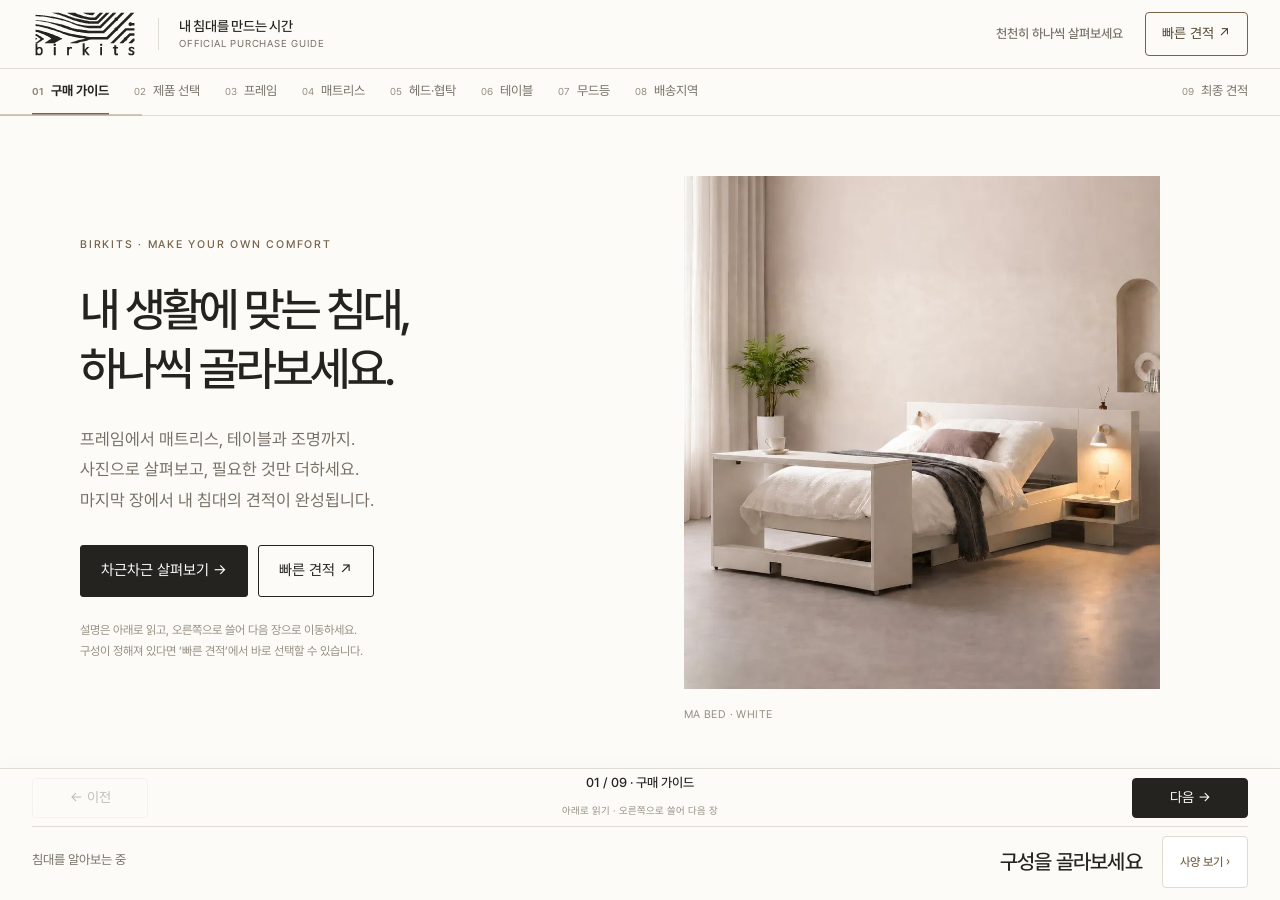
==== index.html @ 420fafdc "견적 가이드에 공식 로고와 제품 상세 링크 추가" ====
<!doctype html>
<html lang="ko">
<head>
  <meta charset="utf-8">
  <meta name="viewport" content="width=device-width, initial-scale=1, viewport-fit=cover">
  <meta name="description" content="버킷츠 모션베드의 구조와 옵션을 사진으로 알아보고 내 침대 구성과 예상 견적을 직접 확인하는 공식 구매 가이드입니다.">
  <meta name="theme-color" content="#fcfbf8">
  <link rel="icon" href="assets/birkits-logo.jpg">
  <title>버킷츠 구매 가이드</title>
  <style>
    :root {
      --ink: #24231f;
      --muted: #716e67;
      --faint: #969188;
      --line: #ddd8cf;
      --paper: #fffdfa;
      --canvas: #f4f1eb;
      --accent: #4d594d;
      --accent-dark: #374238;
      --accent-soft: #e8ede5;
      --warm: #a26038;
      --warm-soft: #f3e7dc;
      --shadow: 0 20px 55px rgba(45, 40, 32, .09);
      --radius: 22px;
      --bar-height: 112px;
    }

    * { box-sizing: border-box; }
    html { scroll-behavior: smooth; }
    body {
      margin: 0;
      padding-bottom: calc(var(--bar-height) + env(safe-area-inset-bottom));
      color: var(--ink);
      background:
        radial-gradient(circle at 8% -8%, rgba(255,255,255,.9), transparent 32rem),
        var(--canvas);
      font-family: Pretendard, "Noto Sans KR", "Apple SD Gothic Neo", system-ui, sans-serif;
      font-size: 19px;
      line-height: 1.55;
    }
    button, input { font: inherit; }
    button { color: inherit; }
    .container { width: min(920px, calc(100% - 32px)); margin: 0 auto; }

    .topbar {
      position: relative;
      top: auto;
      z-index: 60;
      border-bottom: 1px solid rgba(221,216,207,.78);
      background: rgba(244,241,235,.9);
      backdrop-filter: blur(18px);
    }
    .topbar-inner { height: 72px; display: flex; align-items: center; justify-content: space-between; gap: 16px; }
    .brand { display: flex; align-items: center; gap: 10px; font-weight: 850; letter-spacing: -.03em; }
    .brand-logo { display: block; width: 48px; height: 48px; border-radius: 9px; object-fit: cover; box-shadow: 0 4px 12px rgba(45,40,32,.1); }
    .brand-copy { display: flex; flex-direction: column; line-height: 1.15; }
    .brand-copy strong { font-size: 18px; }
    .brand-copy small { margin-top: 4px; color: var(--muted); font-size: 12px; font-weight: 750; letter-spacing: 0; }
    .header-total { color: var(--muted); font-size: 16px; font-weight: 800; }

    .hero { padding: 52px 0 30px; }
    .eyebrow { margin: 0 0 8px; color: var(--accent); font-size: 12px; font-weight: 850; letter-spacing: .13em; text-transform: uppercase; }
    h1 { margin: 0; font-size: clamp(37px, 7vw, 67px); line-height: 1.06; letter-spacing: -.06em; }
    .hero p:last-child { max-width: 680px; margin: 16px 0 0; color: var(--muted); font-size: 19px; }

    .progress-panel {
      position: sticky;
      top: 10px;
      z-index: 45;
      margin-bottom: 18px;
      padding: 13px 16px;
      border: 1px solid rgba(221,216,207,.88);
      border-radius: 15px;
      background: rgba(255,253,250,.92);
      box-shadow: 0 8px 30px rgba(45,40,32,.07);
      backdrop-filter: blur(16px);
    }
    .progress-copy { display: flex; align-items: center; justify-content: space-between; gap: 12px; margin-bottom: 9px; }
    .progress-copy strong { font-size: 18px; }
    .progress-copy span { color: var(--muted); font-size: 15px; }
    .progress-track { height: 8px; overflow: hidden; border-radius: 999px; background: #e5e0d7; }
    .progress-fill { display: block; width: 14.285%; height: 100%; border-radius: inherit; background: var(--accent); transition: width .25s ease; }

    .step-section, .receipt {
      scroll-margin-top: 96px;
      margin-bottom: 18px;
      padding: 25px;
      border: 1px solid rgba(221,216,207,.9);
      border-radius: var(--radius);
      background: rgba(255,253,250,.93);
      box-shadow: var(--shadow);
    }
    .step-head { display: flex; align-items: flex-start; justify-content: space-between; gap: 18px; margin-bottom: 18px; }
    .step-number { display: block; margin-bottom: 3px; color: var(--warm); font-size: 14px; font-weight: 900; letter-spacing: .12em; }
    h2, h3 { margin: 0; letter-spacing: -.035em; }
    h2 { font-size: 30px; }
    h3 { font-size: 22px; }
    .step-help { margin: 6px 0 0; color: var(--muted); font-size: 18px; }
    .subhead { margin: 25px 0 12px; font-size: 19px; font-weight: 850; }

    .option-grid { display: grid; grid-template-columns: repeat(2, minmax(0, 1fr)); gap: 11px; }
    .option-grid.three { grid-template-columns: repeat(3, minmax(0, 1fr)); }
    .option-card {
      position: relative;
      display: grid;
      min-width: 0;
      overflow: hidden;
      border: 1px solid var(--line);
      border-radius: 16px;
      background: var(--paper);
      transition: border-color .16s ease, background .16s ease, box-shadow .16s ease, transform .16s ease;
    }
    .option-card:hover { transform: translateY(-2px); box-shadow: 0 10px 24px rgba(44,39,32,.07); }
    .option-card.whole-clickable { cursor: pointer; }
    .option-card.whole-clickable .product-image { cursor: pointer; }
    .option-card.selected { border-color: var(--accent); background: var(--accent-soft); box-shadow: inset 0 0 0 1px var(--accent); }
    .option-card.selected::after { content: "✓"; position: absolute; top: 14px; right: 14px; display: grid; place-items: center; width: 30px; height: 30px; border-radius: 50%; color: white; background: var(--accent); font-size: 18px; font-weight: 900; }
    .option-card.unavailable { border-style: dashed; background: #f1eee8; }
    .option-card.unavailable .option-select { cursor: not-allowed; opacity: .72; }
    .option-card.unavailable .option-price { color: #8a3f32; }
    .option-select { width: 100%; min-height: 148px; padding: 20px 20px 12px; border: 0; background: transparent; text-align: left; cursor: pointer; }
    .option-card.selected .option-select { padding-right: 45px; }
    .option-name { display: block; font-size: 21px; font-weight: 850; line-height: 1.35; }
    .option-summary { display: block; min-height: 52px; margin-top: 8px; color: var(--muted); font-size: 18px; line-height: 1.55; }
    .option-price { display: block; margin-top: 12px; color: var(--warm); font-size: 18px; font-weight: 850; }
    .option-tag { display: inline-flex; align-items: center; width: fit-content; margin-bottom: 10px; padding: 6px 10px; border-radius: 999px; background: var(--warm-soft); color: #795138; font-size: 14px; font-weight: 850; }
    .option-card-action { display: grid; place-items: center; width: 100%; min-height: 52px; margin-top: 17px; padding: 11px 15px; border: 2px solid #8b7561; border-radius: 12px; color: #6b5543; background: white; font-size: 18px; font-weight: 900; }
    .option-card.selected .option-card-action { border-color: var(--accent); color: white; background: var(--accent); }
    .option-select:focus-visible, .next-button:focus-visible, .bar-button:focus-visible, .receipt-button:focus-visible, .sheet-close:focus-visible, .sheet-action:focus-visible, .guide-arrow:focus-visible { outline: 3px solid rgba(77,89,77,.25); outline-offset: 2px; }
    .carousel-controls { display: none; }

    .product-grid .option-select { min-height: 190px; padding-top: 28px; }
    .product-image { display: block; width: 100%; aspect-ratio: 4 / 3; border-bottom: 1px solid var(--line); background: #f7f4ef; object-fit: cover; }
    .product-grid .option-name { font-size: 28px; }
    .product-type { display: block; margin-top: 2px; color: var(--muted); font-size: 17px; font-weight: 750; }
    .product-recommend { position: absolute; top: 13px; left: 14px; padding: 4px 8px; border-radius: 999px; color: var(--accent); background: #eef1ea; font-size: 10px; font-weight: 850; }

    .option-explainer { margin: 0 18px 19px; padding-top: 16px; border-top: 1px solid var(--line); color: var(--muted); font-size: 16px; line-height: 1.68; }
    .option-explainer .component-visual { margin: 0 0 15px; }
    .option-explainer .component-photo { min-height: 0; border-radius: 13px; }
    .option-explainer .component-photo img { min-height: 0; }
    .option-explainer .component-photo.catalog.compact { height: 290px; min-height: 0; }
    .option-explainer .component-photo.split { width: min(100%, 420px); height: auto; aspect-ratio: 1.08; margin-inline: auto; }
    .option-explainer .component-photo.split img { width: 200%; max-width: none; height: 100%; margin: 0; object-fit: fill; }
    .option-explainer .component-photo.split.right img { transform: translateX(-50%); }
    .visual-badge { position: absolute; z-index: 2; top: 12px; left: 12px; padding: 7px 11px; border-radius: 999px; color: white; background: rgba(57,49,42,.88); box-shadow: 0 4px 13px rgba(0,0,0,.15); font-size: 14px; font-weight: 900; }
    .option-explainer p { margin: 9px 0; }
    .option-explainer h3 { margin: 17px 0 8px; color: var(--ink); font-size: 19px; }
    .option-explainer ul { margin: 7px 0 0; padding-left: 21px; }
    .option-explainer li { margin: 5px 0; }
    .option-explainer .keyword-row { margin: 11px 0; }
    .product-grid .option-explainer { padding-bottom: 3px; }
    .optional-note { margin: -2px 0 16px; padding: 13px 15px; border-radius: 12px; color: #66513f; background: #faf5ef; font-size: 17px; font-weight: 750; }

    .size-visual, .finish-selection-visual { margin-top: 14px; padding: 16px; border: 1px solid var(--line); border-radius: 16px; background: #fcfaf7; }
    .size-visual[hidden], .finish-selection-visual[hidden] { display: none; }
    .size-visual img, .finish-selection-visual img { display: block; width: 100%; max-height: 620px; border-radius: 13px; object-fit: contain; background: white; }
    .size-visual strong, .finish-selection-visual strong { display: block; margin-top: 11px; font-size: 20px; }
    .size-visual p, .finish-selection-visual p { margin: 4px 0 0; color: var(--muted); font-size: 17px; }
    .finish-selection-visual img { aspect-ratio: 4 / 3; max-height: 520px; }
    .finish-reselect-button { width: 100%; min-height: 54px; margin-top: 15px; padding: 12px 16px; border: 2px solid #8b7561; border-radius: 13px; color: #66513f; background: white; cursor: pointer; font: inherit; font-size: 17px; font-weight: 900; }
    .finish-reselect-button:hover { color: white; background: #8b7561; }
    .finish-reselect-button:focus-visible { outline: 3px solid rgba(139,117,97,.34); outline-offset: 3px; }

    .compact-grid { display: flex; flex-wrap: wrap; gap: 8px; }
    .compact-choice { position: relative; min-width: 108px; min-height: 56px; padding: 14px 17px; border: 1px solid var(--line); border-radius: 12px; background: var(--paper); cursor: pointer; text-align: center; font-size: 17px; font-weight: 800; }
    .compact-choice.selected { border-color: var(--accent); color: var(--accent-dark); background: var(--accent-soft); box-shadow: inset 0 0 0 1px var(--accent); }
    .compact-choice small { display: block; margin-top: 4px; color: var(--muted); font-size: 14px; font-weight: 650; }
    .swatch { display: inline-block; width: 18px; height: 18px; margin-right: 7px; border: 1px solid rgba(0,0,0,.16); border-radius: 50%; vertical-align: -3px; }
    .size-picker-panel { margin-top: 13px; padding: 16px; border: 1px solid var(--line); border-radius: 15px; background: #fcfaf7; }
    .size-picker-panel[hidden] { display: none; }
    .size-picker-title { display: block; margin-bottom: 11px; font-size: 18px; font-weight: 900; }
    .couple-size-pickers { display: grid; grid-template-columns: repeat(2, minmax(0, 1fr)); gap: 12px; }
    .couple-size-side { padding: 14px; border: 1px solid #e6ddd4; border-radius: 13px; background: white; }
    .couple-size-side .compact-grid { display: grid; grid-template-columns: repeat(3, minmax(0, 1fr)); }
    .couple-size-side .compact-choice { width: 100%; min-width: 0; padding-inline: 8px; }
    .couple-size-hint { margin: 12px 0 0; color: var(--muted); font-size: 16px; line-height: 1.55; }

    .direction-panel { margin-top: 14px; padding: 16px; border-radius: 14px; background: #f1ede6; }
    .direction-panel strong { display: block; font-size: 19px; }
    .direction-panel p { margin: 5px 0 14px; color: var(--muted); font-size: 16px; }
    .direction-layout { display: grid; grid-template-columns: 190px 1fr; gap: 16px; align-items: center; }
    .bed-diagram { position: relative; width: 180px; height: 125px; border: 2px solid #8c887f; border-radius: 5px 5px 18px 18px; background: #fffdf9; }
    .bed-diagram::before { content: "헤드"; position: absolute; left: -2px; right: -2px; top: -2px; height: 26px; display: grid; place-items: center; border-radius: 5px 5px 0 0; color: white; background: #6f756a; font-size: 13px; font-weight: 800; }
    .bed-diagram::after { content: "누웠을 때"; position: absolute; inset: 32px 32px 14px; display: grid; place-items: center; border-radius: 20px; color: var(--faint); background: #eeebe4; font-size: 13px; }
    .side-label { position: absolute; top: 61px; z-index: 2; font-size: 12px; font-weight: 850; }
    .side-label.left { left: 5px; }
    .side-label.right { right: 5px; }
    .direction-buttons { display: grid; grid-template-columns: 1fr 1fr; gap: 8px; }
    .direction-button { min-height: 54px; padding: 13px; border: 1px solid var(--line); border-radius: 11px; background: white; cursor: pointer; font-size: 17px; font-weight: 800; }
    .direction-button.selected { border-color: var(--accent); color: var(--accent); background: var(--accent-soft); }

    .next-row { display: flex; justify-content: flex-end; margin-top: 19px; }
    .next-button { min-height: 52px; padding: 12px 18px; border: 0; border-radius: 11px; color: white; background: var(--accent); cursor: pointer; font-size: 17px; font-weight: 850; }
    .next-button.full-width { width: 100%; }
    .skip-row { margin-top: 14px; }
    .skip-button { width: 100%; min-height: 52px; padding: 12px 18px; border: 1px solid #d8cbbb; border-radius: 11px; color: #66513f; background: #fffaf6; cursor: pointer; font-size: 17px; font-weight: 850; }
    .skip-button:hover { border-color: #9a826d; background: #faf5f0; }
    .skip-button:focus-visible { outline: 3px solid rgba(139,117,97,.3); outline-offset: 3px; }
    .selection-guide { margin-top: 17px; padding: 13px 15px; border: 1px solid var(--line); border-radius: 13px; background: #f4f0e9; }
    .selection-guide summary { cursor: pointer; font-size: 17px; font-weight: 850; }
    .selection-guide p { margin: 10px 0 0; color: var(--muted); font-size: 16px; }

    .visual-guide-button { width: 100%; margin-top: 22px; padding: 16px 18px; border: 2px solid var(--accent); border-radius: 14px; color: var(--accent-dark); background: #f8faf6; cursor: pointer; font-size: 18px; font-weight: 900; }
    .visual-guide-button:disabled, .bar-button:disabled, .receipt-button:disabled { cursor: not-allowed; opacity: .45; }
    .frame-requirement { width: 100%; margin: 16px 0 0; padding: 15px 17px; border: 2px solid #c78e7b; border-radius: 13px; color: #71392e; background: #fff1eb; cursor: pointer; font: inherit; font-size: 17px; font-weight: 850; text-align: center; }
    .frame-requirement:hover { background: #ffe9df; }
    .frame-requirement:focus-visible { outline: 3px solid rgba(199,142,123,.28); outline-offset: 3px; }
    .frame-requirement:disabled { cursor: default; opacity: 1; }
    .frame-requirement.complete { border-color: #89a18a; color: #34573b; background: #eef6eb; }
    .quote-blocker { padding: 18px; border: 2px dashed #c78e7b; border-radius: 14px; color: #71392e; background: #fff7f2; font-size: 18px; font-weight: 850; text-align: center; }
    .consultation-guide { margin: 17px 0; padding: 15px; border-radius: 12px; color: var(--accent-dark); background: #edf2e9; font-size: 16px; font-weight: 800; }
    .availability-note { margin: 14px 0 0; padding: 14px 16px; border: 2px solid #c78e7b; border-radius: 13px; color: #71392e; background: #fff1eb; font-size: 17px; font-weight: 800; }
    .component-visual { margin: 16px 0 20px; }
    .component-photo { position: relative; overflow: hidden; border: 1px solid var(--line); border-radius: 16px; background: #ebe7df; }
    .component-photo img { display: block; width: 100%; height: auto; }
    .component-photo.catalog { background: #f7f5f1; }
    .component-photo.catalog img { width: 100%; min-height: 0; margin-left: 0; object-fit: contain; }
    .component-photo.plain img { width: 100%; min-height: 0; margin-left: 0; object-fit: contain; }
    .component-photo.mattress { aspect-ratio: 2752 / 1536; background: white; }
    .component-photo.mattress img { width: 100%; height: 100%; object-fit: cover; }
    .component-photo.catalog.compact { height: min(520px, 62vw); min-height: 340px; }
    .component-photo.catalog.compact img { height: 100%; object-fit: cover; object-position: var(--focus, center); }
    .product-gallery { display: grid; grid-template-columns: repeat(3, 1fr); gap: 8px; }
    .product-gallery figure { margin: 0; }
    .product-gallery img { display: block; width: 100%; aspect-ratio: 1; border: 1px solid var(--line); border-radius: 13px; object-fit: cover; }
    .product-gallery figcaption { margin-top: 5px; color: var(--muted); font-size: 14px; font-weight: 750; text-align: center; }
    .component-marker { position: absolute; transform: translate(-50%, -50%); display: grid; place-items: center; min-width: 42px; min-height: 42px; padding: 7px 10px; border: 3px solid white; border-radius: 999px; color: white; background: rgba(37,35,31,.9); box-shadow: 0 4px 14px rgba(0,0,0,.25); font-size: 14px; font-weight: 900; line-height: 1.2; text-align: center; }
    .component-marker.nightstand { background: #315b79; }
    .component-marker.mood { background: #9b4b35; }
    .component-marker.rail { max-width: 155px; border-style: dashed; background: #705a31; }
    .component-caption { margin: 10px 2px 0 !important; color: var(--muted); font-size: 15px; }
    .inline-option-visual { max-width: 650px; margin: 18px auto 0; padding: 17px; border: 1px solid var(--line); border-radius: 16px; background: #f8f6f1; }
    .inline-option-visual[hidden] { display: none; }
    .inline-option-visual h3 { margin-bottom: 4px; font-size: 21px; }
    .inline-option-visual > p { margin: 0 0 12px; color: var(--muted); font-size: 16px; }
    .inline-option-visual .component-visual { margin: 0; }

    .size-summary-card { margin-top: 22px; padding: 21px; border: 2px solid var(--accent); border-radius: 18px; background: #f6f9f3; }
    .size-summary-card h3 { margin-bottom: 5px; font-size: 25px; }
    .size-summary-lead { margin: 0 0 17px; color: var(--muted); font-size: 16px; }
    .size-main { display: grid; grid-template-columns: 1fr 1fr; gap: 10px; }
    .size-metric { padding: 15px; border-radius: 13px; background: white; }
    .size-metric span { display: block; color: var(--muted); font-size: 15px; }
    .size-metric strong { display: block; margin-top: 2px; font-size: 27px; letter-spacing: -.03em; }
    .size-detail { margin: 15px 0 0; padding: 0; list-style: none; font-size: 16px; }
    .size-detail li { padding: 7px 0; border-bottom: 1px solid #dedfd9; }
    .size-note { margin: 14px 0 0; color: #71392e; font-size: 15px; font-weight: 750; }
    .receipt-dimensions { margin: 18px 0; padding: 17px; border-radius: 13px; background: #f1f4ed; font-size: 16px; }
    .receipt-dimensions strong { display: block; margin-bottom: 5px; font-size: 19px; }

    .receipt { margin-top: 30px; margin-bottom: 44px; }
    .receipt-head { display: flex; align-items: flex-start; justify-content: space-between; gap: 16px; padding-bottom: 18px; border-bottom: 2px solid var(--ink); }
    .receipt-date { color: var(--muted); font-size: 12px; }
    .customer-grid { display: grid; grid-template-columns: 1fr 1fr; gap: 10px; padding: 18px 0; border-bottom: 1px solid var(--line); }
    .field label { display: block; margin-bottom: 6px; color: var(--muted); font-size: 16px; font-weight: 750; }
    .field input { width: 100%; min-height: 52px; padding: 11px 13px; border: 1px solid var(--line); border-radius: 10px; background: white; font-size: 18px; }
    .receipt-line { display: grid; grid-template-columns: minmax(0,1fr) auto; gap: 15px; padding: 14px 0; border-bottom: 1px solid #ebe6df; }
    .receipt-line strong { display: block; font-size: 18px; }
    .receipt-line small { display: block; margin-top: 3px; color: var(--muted); font-size: 15px; }
    .receipt-price { white-space: nowrap; font-size: 18px; font-weight: 850; }
    .receipt-total { display: flex; align-items: baseline; justify-content: space-between; gap: 16px; padding: 21px 0 15px; }
    .receipt-total strong { font-size: 30px; letter-spacing: -.04em; }
    .receipt-edit-panel { margin: 20px 0 4px; padding: 19px; border: 2px solid #d7c9bb; border-radius: 16px; background: #fffdf9; }
    .receipt-price-heading { margin: 23px 0 2px; font-size: 22px; }
    .receipt-edit-panel h3 { font-size: 22px; }
    .receipt-edit-panel p { margin: 5px 0 14px; color: var(--muted); font-size: 16px; }
    .receipt-editor-grid { display: grid; grid-template-columns: repeat(2,minmax(0,1fr)); gap: 11px; }
    .receipt-editor-field { display: grid; gap: 6px; }
    .receipt-editor-field label { color: #66594e; font-size: 15px; font-weight: 900; }
    .receipt-editor-field select { width: 100%; min-height: 54px; padding: 10px 38px 10px 12px; border: 2px solid #d8c9ba; border-radius: 11px; color: #3d342d; background: white; cursor: pointer; font: inherit; font-size: 17px; font-weight: 800; }
    .receipt-editor-field select.is-empty { color: #9a9087; }
    .receipt-editor-field select option { color: #3d342d; font: inherit; font-weight: 800; }
    .receipt-editor-field select option[value=""] { color: #9a9087; }
    .receipt-editor-field select:focus { border-color: var(--accent); outline: 3px solid rgba(139,117,97,.15); }
    .receipt-editor-field select:disabled { cursor: not-allowed; opacity: .5; }
    .account-copy-card { display: flex; align-items: center; justify-content: space-between; gap: 16px; margin: 0 0 12px; padding: 18px; border: 2px solid #b9aa99; border-radius: 14px; background: #fbf8f4; }
    .account-copy-card span, .account-copy-card small { display: block; }
    .account-copy-card span { color: var(--muted); font-size: 14px; font-weight: 800; }
    .account-copy-card strong { display: block; margin-top: 3px; font-size: 21px; }
    .account-copy-card small { margin-top: 3px; color: #665d55; font-size: 15px; }
    .account-copy-button { flex: 0 0 auto; min-height: 54px; padding: 13px 18px; border: 0; border-radius: 12px; color: white; background: #6f5947; cursor: pointer; font-size: 17px; font-weight: 900; }
    .store-contact-note { margin: 0 0 18px; padding: 17px 18px; border-radius: 11px; color: #4f463f; background: #f1ede7; font-size: 19px; font-weight: 800; line-height: 1.6; }
    .customer-grid.order-info { margin-top: 0; padding: 18px 0; border-top: 1px solid var(--line); border-bottom: 0; }
    .field.full { grid-column: 1 / -1; }
    .address-search-row { display: grid; grid-template-columns: minmax(0,1fr) auto; gap: 9px; margin-bottom: 9px; }
    .address-search-button { min-width: 112px; border: 0; border-radius: 10px; color: white; background: #8b7561; cursor: pointer; font-size: 17px; font-weight: 900; }
    .address-fields { display: grid; gap: 9px; }
    .field textarea { width: 100%; min-height: 94px; padding: 12px 13px; border: 1px solid var(--line); border-radius: 10px; background: white; resize: vertical; font: inherit; font-size: 18px; line-height: 1.5; }
    .receipt-note { margin: 0 0 16px; padding: 14px; border-radius: 10px; color: var(--muted); background: #f1ede7; font-size: 15px; }
    .receipt-actions { display: grid; grid-template-columns: repeat(6, minmax(0,1fr)); gap: 12px; }
    .receipt-button { grid-column: span 2; display: grid; place-items: center; min-height: 82px; padding: 18px 10px; border: 1px solid var(--line); border-radius: 16px; color: var(--ink); background: white; cursor: pointer; font: inherit; font-size: 19px; font-weight: 900; line-height: 1.25; text-align: center; text-decoration: none; }
    .receipt-button.primary { color: white; border-color: var(--accent); background: var(--accent); }
    .receipt-button.phone { color: #246b50; border-color: #90c4ae; background: #f0faf5; }
    .receipt-button.phone small { display: block; margin-top: 4px; font-size: 13px; }
    #imageSaveButton, #resetButton { grid-column: span 3; }
    .saving-quote-image .receipt-actions, .saving-quote-image .receipt-edit-panel, .saving-quote-image .consultation-guide, .saving-quote-image #accountCopyButton, .saving-quote-image #addressSearchButton { display: none !important; }

    .fixed-quote-bar {
      position: fixed;
      z-index: 70;
      left: 0;
      right: 0;
      bottom: 0;
      min-height: var(--bar-height);
      padding: 11px max(16px, env(safe-area-inset-right)) calc(11px + env(safe-area-inset-bottom)) max(16px, env(safe-area-inset-left));
      border-top: 1px solid rgba(221,216,207,.9);
      background: rgba(255,253,250,.96);
      box-shadow: 0 -12px 36px rgba(44,39,32,.11);
      backdrop-filter: blur(18px);
      cursor: pointer;
    }
    .quote-bar-inner { width: min(920px, 100%); margin: 0 auto; display: grid; grid-template-columns: minmax(150px, 1fr) auto; gap: 14px; align-items: center; padding: 0; border: 0; color: inherit; background: transparent; cursor: pointer; font: inherit; text-align: left; }
    .quote-bar-inner:hover .bar-open-hint { color: white; background: var(--accent); }
    .quote-bar-inner:focus-visible { border-radius: 13px; outline: 3px solid rgba(139,117,97,.3); outline-offset: 3px; }
    .selected-chips { display: flex; align-items: center; gap: 5px; overflow-x: auto; padding: 2px 0 6px; white-space: nowrap; scrollbar-width: none; }
    .selected-chips::-webkit-scrollbar { display: none; }
    .selected-chip { flex: 0 0 auto; padding: 5px 8px; border: 1px solid #d9cdc1; border-radius: 8px; color: #5f5146; background: #fffaf5; cursor: pointer; font: inherit; font-size: 13px; font-weight: 850; line-height: 1.25; }
    .selected-chip:hover, .selected-chip:focus-visible { border-color: var(--accent); color: var(--accent-dark); background: var(--accent-soft); }
    .selected-plus { flex: 0 0 auto; color: #9b8a7c; font-size: 14px; font-weight: 900; }
    .selected-empty { color: var(--muted); font-size: 14px; }
    .bar-summary strong { display: block; font-size: 24px; letter-spacing: -.035em; }
    .bar-dimension { display: none; }
    .bar-open-hint { display: grid; place-items: center; min-height: 52px; padding: 11px 17px; border: 1px solid var(--accent); border-radius: 11px; color: var(--accent-dark); background: white; font-size: 16px; font-weight: 900; transition: .18s ease; }
    .bar-button { min-height: 52px; padding: 12px 15px; border: 1px solid var(--line); border-radius: 11px; background: white; cursor: pointer; font-size: 16px; font-weight: 850; }
    .bar-button.primary { color: white; border-color: var(--accent); background: var(--accent); }

    .sheet-backdrop { position: fixed; z-index: 100; inset: 0; display: grid; align-items: end; background: rgba(31,29,25,.42); opacity: 0; visibility: hidden; transition: opacity .2s ease, visibility .2s ease; }
    .sheet-backdrop.open { opacity: 1; visibility: visible; }
    .bottom-sheet { width: min(680px, 100%); max-height: min(82vh, 760px); margin: 0 auto; overflow: auto; padding: 11px 22px calc(24px + env(safe-area-inset-bottom)); border-radius: 24px 24px 0 0; background: var(--paper); box-shadow: 0 -24px 70px rgba(0,0,0,.17); transform: translateY(102%); transition: transform .26s ease; }
    .sheet-backdrop.open .bottom-sheet { transform: translateY(0); }
    .sheet-handle { width: 42px; height: 4px; margin: 0 auto 11px; border-radius: 999px; background: #d7d1c8; }
    .sheet-head { display: flex; align-items: flex-start; justify-content: space-between; gap: 15px; }
    .sheet-head h2 { font-size: 23px; }
    .sheet-close { display: grid; place-items: center; width: 46px; height: 46px; border: 0; border-radius: 50%; background: #f0ece5; cursor: pointer; font-size: 28px; }
    .sheet-body { padding: 17px 0 5px; color: var(--muted); font-size: 19px; line-height: 1.72; }
    .sheet-body p { margin: 0 0 12px; }
    .sheet-body h3 { margin: 19px 0 8px; color: var(--ink); font-size: 20px; }
    .sheet-body ul { margin: 8px 0 14px; padding-left: 20px; }
    .sheet-body li { margin: 5px 0; }
    .image-save-help { padding: 13px 15px; border-radius: 12px; color: #5f4e40; background: #f7f0e8; font-weight: 800; line-height: 1.6; }
    .image-download-link { display: grid; place-items: center; width: 100%; min-height: 60px; margin: 13px 0; padding: 14px 18px; border-radius: 12px; color: white; background: var(--accent); font-size: 19px; font-weight: 900; text-align: center; text-decoration: none; }
    .image-download-link:focus-visible { outline: 3px solid rgba(139,117,97,.34); outline-offset: 3px; }
    .quote-image-preview { display: block; width: 100%; max-height: 56vh; margin: 13px auto 4px; border: 1px solid var(--line); border-radius: 12px; object-fit: contain; background: white; -webkit-touch-callout: default; user-select: auto; }
    .keyword-row { display: flex; gap: 7px; flex-wrap: wrap; margin: 12px 0 16px; }
    .keyword { padding: 7px 11px; border-radius: 999px; color: #635d54; background: #eee9e1; font-size: 15px; font-weight: 750; }
    .sheet-action { width: 100%; min-height: 56px; margin-top: 13px; padding: 14px; border: 0; border-radius: 12px; color: white; background: var(--accent); cursor: pointer; font-size: 18px; font-weight: 850; }

    .toast { position: fixed; z-index: 130; left: 50%; bottom: calc(var(--bar-height) + 18px); transform: translate(-50%, 18px); padding: 12px 17px; border-radius: 999px; color: white; background: #292721; opacity: 0; pointer-events: none; transition: .2s ease; font-size: 16px; }
    .toast.show { opacity: 1; transform: translate(-50%, 0); }
    /* Warm white editorial theme */
    :root {
      --ink: #332d27;
      --muted: #746b62;
      --faint: #9c9187;
      --line: #ece5dd;
      --paper: #ffffff;
      --canvas: #ffffff;
      --accent: #8b7561;
      --accent-dark: #66513f;
      --accent-soft: #f7f1eb;
      --warm: #a8754f;
      --warm-soft: #f7ede4;
      --shadow: 0 18px 55px rgba(83, 64, 48, .07);
    }
    body { background: #fff; }
    .container { width: min(1040px, calc(100% - 36px)); }
    .topbar { border-bottom-color: rgba(236,229,221,.9); background: rgba(255,255,255,.92); }
    .brand-mark { border-color: #9b816b; }
    .brand-mark::after { background: #9b816b; }
    .hero { display: block; padding: 70px 0 42px; }
    .hero-copy { max-width: 820px; }
    .hero h1 { max-width: 680px; font-size: clamp(42px, 6.5vw, 69px); color: #2f2924; }
    .hero-copy > p:last-of-type { max-width: 650px; margin: 22px 0 0; color: var(--muted); font-size: 20px; line-height: 1.75; }
    .hero-note { display: grid; gap: 3px; margin-top: 25px; padding: 16px 18px; border-left: 4px solid #b69578; border-radius: 0 13px 13px 0; background: #fbf7f3; }
    .hero-note strong { font-size: 18px; }
    .hero-note span { color: var(--muted); font-size: 15px; }
    .hero-visual { position: relative; min-height: 390px; overflow: hidden; border: 1px solid #f0e9e1; border-radius: 30px; background: linear-gradient(145deg,#fff,#faf7f3); box-shadow: var(--shadow); }
    .hero-visual img { position: absolute; inset: 0; width: 100%; height: 100%; object-fit: cover; object-position: center; }
    .hero-visual span { position: absolute; left: 22px; bottom: 20px; padding: 8px 12px; border-radius: 999px; color: #6b5849; background: rgba(255,255,255,.9); box-shadow: 0 6px 20px rgba(65,49,37,.08); font-size: 14px; font-weight: 850; }

    .bed-guide { margin: 0 0 34px; padding: 38px; scroll-margin-top: 96px; border: 1px solid var(--line); border-radius: 30px; background: #fcfaf7; box-shadow: var(--shadow); }
    .bed-guide-heading { max-width: 790px; }
    .bed-guide-heading h2 { font-size: clamp(31px, 4.8vw, 48px); line-height: 1.18; }
    .bed-guide-heading > p:last-child { margin: 13px 0 0; color: var(--muted); font-size: 18px; }
    .guide-model-tabs { display: grid; grid-template-columns: repeat(2,minmax(0,1fr)) auto; gap: 7px; width: min(100%,620px); margin-top: 20px; padding: 5px; border: 1px solid var(--line); border-radius: 15px; background: white; }
    .guide-model-tab { min-width: 0; min-height: 48px; padding: 10px 12px; border: 0; border-radius: 11px; color: #6d6258; background: transparent; cursor: pointer; font-size: 18px; font-weight: 900; }
    .guide-model-tab.selected { color: white; background: #8b7561; box-shadow: 0 5px 15px rgba(103,80,60,.14); }
    .guide-skip-button { min-height: 48px; padding: 10px 14px; border: 1px solid #9b816b; border-radius: 11px; color: #745f4d; background: #f7f1eb; cursor: pointer; font-size: 16px; font-weight: 900; white-space: nowrap; }
    .guide-skip-button:hover { background: #efe5dc; }
    .guide-stage-buttons { display: flex; gap: 8px; margin: 25px 0 20px; padding-bottom: 4px; overflow-x: auto; scroll-behavior: smooth; scrollbar-width: thin; }
    .guide-stage-button { flex: 0 0 auto; min-height: 48px; padding: 11px 15px; border: 1px solid var(--line); border-radius: 999px; color: #6d6258; background: white; cursor: pointer; font-size: 15px; font-weight: 850; }
    .guide-stage-button.selected { border-color: #9b816b; color: white; background: #8b7561; box-shadow: 0 7px 18px rgba(103,80,60,.16); }
    .guide-layout { position: relative; display: grid; grid-template-columns: minmax(0,1.28fr) minmax(300px,.72fr); gap: 24px; align-items: stretch; touch-action: pan-y; }
    .guide-visual-panel { position: relative; display: grid; place-items: center; height: 390px; min-height: 390px; overflow: hidden; border: 1px solid #eee7df; border-radius: 22px; background: white; touch-action: pan-y; user-select: none; cursor: grab; }
    .guide-visual-panel:active { cursor: grabbing; }
    .guide-slide-track { position: absolute; inset: 0; display: flex; width: 100%; height: 100%; will-change: transform; transition: transform .42s cubic-bezier(.22,.75,.28,1); }
    .guide-slide-track.dragging { transition: none; }
    .guide-stage-image { flex: 0 0 100%; display: block; width: 100%; height: 100%; max-height: none; margin: 0; padding: 18px; object-fit: contain; pointer-events: none; }
    .guide-arrow { position: absolute; z-index: 4; top: 50%; display: grid; place-items: center; width: 52px; height: 52px; border: 1px solid rgba(139,117,97,.3); border-radius: 50%; color: #604e40; background: rgba(255,255,255,.94); box-shadow: 0 7px 24px rgba(70,52,39,.12); cursor: pointer; transform: translateY(-50%); font-size: 34px; line-height: 1; }
    .guide-arrow:disabled { cursor: default; opacity: .3; }
    .guide-arrow.prev { left: 14px; }
    .guide-arrow.next { right: 14px; }
    .guide-counter { position: absolute; z-index: 2; top: 15px; left: 16px; padding: 6px 10px; border-radius: 999px; color: #6d5a49; background: rgba(255,255,255,.92); font-size: 13px; font-weight: 900; }
    .guide-change { position: absolute; z-index: 2; left: 16px; bottom: 15px; padding: 8px 12px; border-radius: 10px; color: #5e4c3d; background: rgba(250,244,237,.94); font-size: 14px; font-weight: 850; }
    .guide-copy-panel { padding: 29px 27px; border-radius: 22px; background: white; }
    .guide-kicker { display: block; margin-bottom: 9px; color: var(--warm); font-size: 13px; font-weight: 900; letter-spacing: .08em; }
    .guide-copy-panel h3 { font-size: 30px; line-height: 1.24; }
    .guide-copy-panel > p:not(.guide-caption) { margin: 15px 0; color: var(--muted); font-size: 17px; line-height: 1.7; }
    .guide-copy-panel ul { margin: 16px 0 0; padding: 0; list-style: none; }
    .guide-copy-panel li { position: relative; margin: 10px 0; padding-left: 24px; color: #5f554d; font-size: 16px; }
    .guide-copy-panel li::before { content: "✓"; position: absolute; left: 0; color: #9a7657; font-weight: 900; }
    .guide-caption { margin: 22px 0 0; padding-top: 16px; border-top: 1px solid var(--line); color: var(--faint); font-size: 13px; line-height: 1.55; }
    .guide-list { display: grid; gap: 22px; margin-top: 26px; }
    .guide-list-item { display: grid; grid-template-columns: minmax(0,1.08fr) minmax(300px,.92fr); overflow: hidden; border: 1px solid var(--line); border-radius: 22px; background: white; }
    .guide-list-visual { position: relative; display: grid; place-items: center; min-height: 360px; padding: 20px; background: #fff; }
    .guide-list-visual img { display: block; width: 100%; height: 320px; object-fit: contain; }
    .guide-list-number { position: absolute; top: 15px; left: 16px; display: grid; place-items: center; min-width: 42px; height: 42px; padding: 0 10px; border-radius: 999px; color: white; background: #8b7561; font-size: 16px; font-weight: 900; }
    .guide-list-change { position: absolute; right: 16px; bottom: 15px; left: 16px; padding: 9px 12px; border-radius: 10px; color: #5e4c3d; background: rgba(250,244,237,.94); font-size: 14px; font-weight: 850; text-align: center; }
    .guide-list-copy { padding: 29px 27px; }
    .guide-list-copy h3 { font-size: 30px; line-height: 1.24; }
    .guide-list-copy > p { margin: 15px 0; color: var(--muted); font-size: 17px; line-height: 1.7; }
    .guide-list-copy ul { margin: 16px 0 0; padding: 0; list-style: none; }
    .guide-list-copy li { position: relative; margin: 10px 0; padding-left: 24px; color: #5f554d; font-size: 16px; line-height: 1.55; }
    .guide-list-copy li::before { content: "✓"; position: absolute; left: 0; color: #9a7657; font-weight: 900; }
    .guide-product-choice { margin-top: 32px; padding: 27px; scroll-margin-top: 72px; border: 2px solid #8b7561; border-radius: 22px; background: white; box-shadow: 0 14px 36px rgba(83,64,48,.07); }
    .guide-product-choice h3 { font-size: 27px; line-height: 1.3; }
    .guide-product-choice > p { margin: 8px 0 19px; color: var(--muted); font-size: 16px; line-height: 1.6; }
    .guide-product-buttons { display: grid; grid-template-columns: repeat(2,minmax(0,1fr)); gap: 11px; }
    .guide-product-button { min-height: 112px; padding: 16px 14px; border: 2px solid #d8cbbb; border-radius: 16px; color: #594a3e; background: #fffaf6; cursor: pointer; text-align: left; }
    .guide-product-button strong, .guide-product-button span, .guide-product-button small { display: block; }
    .guide-product-button strong { font-size: 22px; }
    .guide-product-button span { margin-top: 5px; color: #6d5a49; font-size: 15px; font-weight: 850; }
    .guide-product-button small { margin-top: 7px; color: var(--muted); font-size: 13px; line-height: 1.4; }
    .guide-product-button.selected { border-color: #8b7561; color: white; background: #8b7561; box-shadow: 0 8px 22px rgba(103,80,60,.18); }
    .guide-product-button.selected span, .guide-product-button.selected small { color: rgba(255,255,255,.88); }
    .guide-product-status { min-height: 24px; margin: 15px 0 0; color: #6d5a49; font-size: 15px; font-weight: 850; text-align: center; }
    .guide-review-button { width: 100%; min-height: 52px; margin: 20px 0 19px; padding: 11px 16px; border: 2px solid #b8a795; border-radius: 13px; color: #66513f; background: #fffaf6; cursor: pointer; font-size: 17px; font-weight: 900; }
    .guide-review-button:hover { border-color: #8b7561; background: #f7f1eb; }
    .guide-review-button:focus-visible { outline: 3px solid rgba(139,117,97,.34); outline-offset: 3px; }
    .next-button:disabled { cursor: not-allowed; opacity: .45; }

    .section-purpose { display: flex; align-items: center; gap: 15px; margin-bottom: 25px; padding: 15px 18px; border-radius: 16px; color: #604d3e; background: #f5ece3; }
    .section-purpose-number { flex: 0 0 auto; display: grid; place-items: center; width: 48px; height: 48px; border-radius: 50%; color: white; background: #8b7561; font-size: 23px; font-weight: 900; }
    .section-purpose strong { display: block; font-size: 21px; }
    .section-purpose span:last-child { display: block; margin-top: 2px; color: #75675c; font-size: 16px; }
    .choice-intro { display: block; width: 100%; margin: 42px 0 20px; padding: 35px; border: 2px solid #8b7561; border-radius: 26px; color: inherit; background: #fff; box-shadow: 0 18px 48px rgba(83,64,48,.08); font: inherit; text-align: left; cursor: pointer; }
    .choice-intro:hover { border-color: #6f5947; box-shadow: 0 20px 52px rgba(83,64,48,.13); }
    .choice-intro:focus-visible { outline: 4px solid rgba(139,117,97,.3); outline-offset: 4px; }
    .choice-intro-inner { display: grid; grid-template-columns: auto minmax(0,1fr) auto; gap: 20px; align-items: center; }
    .choice-intro-number { display: grid; place-items: center; width: 64px; height: 64px; border-radius: 50%; color: white; background: #8b7561; font-size: 30px; font-weight: 900; }
    .choice-intro-copy, .choice-intro-title { display: block; }
    .choice-intro .eyebrow { display: block; margin-bottom: 7px; }
    .choice-intro-title { font-size: clamp(29px,4vw,40px); font-weight: 900; line-height: 1.15; letter-spacing: -.035em; }
    .choice-start-label { display: grid; place-items: center; min-height: 58px; padding: 14px 20px; border-radius: 13px; color: white; background: #8b7561; font-size: 18px; font-weight: 900; white-space: nowrap; }

    .quick-nav { position: fixed; z-index: 75; right: 18px; bottom: calc(var(--bar-height) + 18px); }
    .quick-nav.open { display: flex; flex-direction: column; width: 162px; max-height: calc(100vh - var(--bar-height) - 36px); overflow-y: auto; padding: 10px; border: 1px solid #d8cbbb; border-radius: 17px; background: rgba(255,255,255,.97); box-shadow: 0 14px 38px rgba(61,48,38,.18); backdrop-filter: blur(12px); }
    .quick-nav-toggle { display: grid; place-items: center; min-width: 142px; min-height: 52px; padding: 10px 15px; border: 1px solid #c9b9a8; border-radius: 999px; color: #5d4a3a; background: rgba(255,255,255,.97); box-shadow: 0 9px 28px rgba(61,48,38,.16); cursor: pointer; font-size: 15px; font-weight: 900; }
    .quick-nav.open .quick-nav-toggle { order: 2; width: 100%; min-width: 0; min-height: 43px; margin-top: 8px; border-radius: 11px; color: white; border-color: #8b7561; background: #8b7561; box-shadow: none; }
    .quick-nav-toggle:focus-visible { outline: 3px solid rgba(139,117,97,.34); outline-offset: 3px; }
    .quick-nav-menu { display: none; grid-template-columns: 1fr; gap: 6px; margin-top: 8px; }
    .quick-nav.open .quick-nav-menu { order: 1; display: grid; margin-top: 0; }
    .quick-nav-menu button { min-height: 42px; padding: 8px 7px; border: 1px solid #e2d8ce; border-radius: 10px; color: #594a3e; background: #fffaf6; cursor: pointer; font-size: 14px; font-weight: 900; }
    .quick-nav-menu button:hover { border-color: var(--accent); background: #f4ece4; }
    .quick-nav-menu button:focus-visible { outline: 3px solid rgba(139,117,97,.34); outline-offset: 2px; }
    .quick-nav-menu button:last-child { color: white; border-color: var(--accent); background: var(--accent); }

    #mattressChoices .component-photo { width: 100%; height: auto; aspect-ratio: 2752 / 1536; background: white; }
    #mattressChoices .component-photo img { width: 100%; height: 100%; min-height: 0; margin: 0; object-fit: cover; object-position: var(--focus, center); }
    #mattressChoices .option-card { display: flex; flex-direction: column; }
    #mattressChoices .option-select { display: flex; flex-direction: column; min-height: 292px; }
    #mattressChoices .option-card-action { margin-top: auto; }

    .progress-panel { background: rgba(255,255,255,.95); }
    .step-section, .receipt { border-color: var(--line); background: #fff; box-shadow: 0 15px 46px rgba(87,66,49,.055); }
    .step-section { padding: 32px; }
    .step-number { color: #a47755; }
    .step-help { max-width: 760px; line-height: 1.7; }
    .option-card { border-color: #eae3dc; background: #fff; box-shadow: 0 7px 24px rgba(79,59,43,.035); }
    .option-card.selected { border-color: #9a826d; background: #faf5f0; box-shadow: inset 0 0 0 1px #9a826d, 0 10px 28px rgba(79,59,43,.07); }
    .option-card.selected::after, .next-button, .bar-button.primary, .receipt-button.primary, .sheet-action { background: #8b7561; }
    .compact-choice.selected { border-color: #9a826d; color: #674f3e; background: #faf5f0; }
    .frame-requirement.complete { border-color: #c6b39e; color: #66513f; background: #faf6f0; }
    .visual-guide-button { border-color: #a88b72; color: #6c5543; background: #fffaf6; }
    .inline-option-visual { max-width: 760px; padding: 20px; border-color: #eae3dc; background: #fcfaf7; }
    .component-photo { min-height: 330px; background: white; }
    .component-photo img { width: 118%; min-height: 330px; margin-left: -9%; object-fit: contain; }
    .component-photo img.mood { width: 100%; margin-left: 0; }
    .component-caption { line-height: 1.65; }
    .component-caption span { color: var(--faint); font-size: 13px; }
    .fixed-quote-bar { background: rgba(255,255,255,.97); }
    .bottom-sheet { background: #fff; }
    footer { padding-top: 25px; font-size: 14px; }

    @media (max-width: 720px) {
      :root { --bar-height: 88px; }
      body { font-size: 18px; }
      .container { width: min(100% - 22px, 920px); }
      .topbar-inner { height: 64px; }
      .brand-logo { width: 43px; height: 43px; }
      .brand-copy strong { font-size: 18px; }
      .brand-copy small { font-size: 13px; }
      .header-total { display: none; }
      .hero { grid-template-columns: 1fr; gap: 24px; padding: 42px 0 30px; }
      .hero-copy > p:last-of-type { font-size: 18px; }
      .hero-visual { min-height: 280px; border-radius: 22px; }
      .bed-guide { padding: 24px 16px; border-radius: 22px; }
      .bed-guide-heading > p:last-child { font-size: 19px; line-height: 1.65; }
      .guide-model-tab { padding-inline: 6px; font-size: 15px; white-space: nowrap; }
      .guide-skip-button { padding-inline: 8px; font-size: 14px; }
      .guide-stage-button { min-height: 52px; padding: 12px 16px; font-size: 17px; }
      .guide-layout { grid-template-columns: 1fr; gap: 0; overflow: hidden; border: 1px solid var(--line); border-radius: 20px; background: white; }
      .guide-visual-panel { height: 300px; min-height: 300px; border: 0; border-radius: 0; }
      .guide-stage-buttons { position: static; z-index: auto; top: auto; margin-inline: -4px; padding: 7px 4px; background: transparent; backdrop-filter: none; }
      .guide-stage-image { padding: 14px; }
      .guide-arrow { width: 48px; height: 48px; font-size: 30px; }
      .guide-arrow.prev { left: 8px; }
      .guide-arrow.next { right: 8px; }
      .guide-copy-panel { padding: 23px 18px 26px; border-top: 0; border-radius: 0; }
      .guide-copy-panel h3 { font-size: 28px; }
      .guide-kicker { font-size: 15px; }
      .guide-copy-panel > p:not(.guide-caption) { font-size: 19px; }
      .guide-copy-panel li { font-size: 18px; line-height: 1.55; }
      .guide-change { font-size: 16px; }
      .guide-list { gap: 18px; margin-top: 20px; }
      .guide-list-item { grid-template-columns: 1fr; border-radius: 20px; }
      .guide-list-visual { min-height: 260px; padding: 12px; }
      .guide-list-visual img { height: 250px; }
      .guide-list-change { right: 12px; bottom: 12px; left: 12px; font-size: 15px; }
      .guide-list-copy { padding: 22px 18px 25px; }
      .guide-list-copy h3 { font-size: 27px; }
      .guide-list-copy > p { font-size: 18px; line-height: 1.62; }
      .guide-list-copy li { font-size: 17px; }
      .guide-product-choice { margin-top: 24px; padding: 21px 15px; border-radius: 19px; }
      .guide-product-choice h3 { font-size: 24px; }
      .guide-product-choice > p { font-size: 16px; }
      .guide-product-buttons { grid-template-columns: repeat(2,minmax(0,1fr)); gap: 8px; }
      .guide-product-button { min-height: 116px; padding: 14px 11px; border-radius: 14px; }
      .guide-product-button strong { font-size: 21px; }
      .guide-product-button span { font-size: 14px; }
      .guide-product-button small { font-size: 12px; }
      .guide-review-button { min-height: 56px; font-size: 18px; }
      .section-purpose { align-items: flex-start; padding: 14px; }
      .section-purpose strong { font-size: 21px; }
      .choice-intro { margin-top: 32px; padding: 23px 18px; }
      .choice-intro-inner { grid-template-columns: auto 1fr; gap: 14px; }
      .choice-intro-number { width: 52px; height: 52px; font-size: 25px; }
      .choice-start-label { grid-column: 1 / -1; width: 100%; }
      .fabric-family-grid { grid-template-columns: 1fr; }
      .quick-nav { right: 8px; bottom: calc(var(--bar-height) + 10px); }
      .quick-nav.open { width: 136px; max-height: calc(100vh - var(--bar-height) - 20px); padding: 7px; border-radius: 14px; }
      .quick-nav-toggle { min-width: 128px; min-height: 48px; padding: 8px 11px; font-size: 14px; }
      .quick-nav:not(.open) .quick-nav-toggle { position: relative; width: 48px; min-width: 48px; padding: 0; border-radius: 50%; font-size: 0; }
      .quick-nav:not(.open) .quick-nav-toggle::before { content: ""; position: absolute; left: 50%; top: calc(50% + 2px); width: 20px; height: 2px; border-radius: 999px; background: currentColor; box-shadow: 0 -6px 0 currentColor, 0 6px 0 currentColor; transform: translate(-50%, -50%); }
      .quick-nav.open .quick-nav-toggle { min-height: 40px; font-size: 13px; }
      .quick-nav-menu { gap: 5px; }
      .quick-nav-menu button { min-height: 39px; padding: 6px 4px; font-size: 12px; }
      .progress-panel { top: 6px; margin-bottom: 12px; padding: 7px 10px 8px; border-radius: 11px; }
      .progress-copy { margin-bottom: 5px; }
      .progress-copy strong { overflow: hidden; font-size: 15px; line-height: 1.25; text-overflow: ellipsis; white-space: nowrap; }
      .progress-track { height: 4px; }
      .step-section, .receipt { padding: 18px 15px; scroll-margin-top: 64px; border-radius: 18px; }
      .bed-guide { scroll-margin-top: 64px; }
      .step-head { margin-bottom: 15px; }
      h2 { font-size: 30px; line-height: 1.28; }
      .step-number { font-size: 16px; }
      .step-help { font-size: 19px; line-height: 1.7; }
      .subhead { font-size: 21px; }
      .option-grid, .option-grid.three, .product-grid { grid-template-columns: 1fr; }
      .option-grid[data-carousel="true"] {
        display: flex;
        align-items: flex-start;
        gap: 12px;
        margin-inline: -2px;
        padding: 2px 42px 8px 2px;
        overflow-x: auto;
        scroll-snap-type: x mandatory;
        scroll-behavior: smooth;
        overscroll-behavior-inline: contain;
        scrollbar-width: none;
      }
      .option-grid[data-carousel="true"]::-webkit-scrollbar { display: none; }
      .option-grid[data-carousel="true"] > .option-card { flex: 0 0 calc(100% - 2px); align-self: flex-start; scroll-snap-align: start; scroll-snap-stop: always; }
      .option-grid[data-carousel="true"] > .option-card:hover { transform: none; }
      .carousel-controls { display: grid; grid-template-columns: 54px 1fr 54px; align-items: center; gap: 8px; margin-top: 10px; }
      .carousel-arrow { min-height: 48px; border: 1px solid #cbbdaf; border-radius: 12px; color: #5d4c3f; background: white; cursor: pointer; font-size: 28px; font-weight: 900; line-height: 1; }
      .carousel-status { color: var(--muted); font-size: 16px; font-weight: 850; text-align: center; }
      .option-select { min-height: 138px; }
      .option-name { font-size: 23px; }
      .option-summary { font-size: 19px; }
      .option-price { font-size: 20px; }
      .option-tag { font-size: 16px; }
      .option-card-action { min-height: 58px; font-size: 20px; }
      #mattressChoices .option-select { min-height: 235px; }
      .product-grid .option-select { min-height: 170px; }
      .product-grid .option-select { display: flex; flex-direction: column; align-items: flex-start; }
      .product-grid .option-summary { min-height: 60px; }
      .product-grid .option-price { margin-top: auto; }
      .product-grid .option-card-action { width: 100%; }
      .product-type { font-size: 19px; }
      .option-explainer { margin: 0 15px 17px; font-size: 19px; }
      .component-caption { font-size: 17px; }
      .component-caption span { font-size: 15px; }
      .compact-choice { min-height: 60px; font-size: 18px; }
      #sizeModeChoices, #sizeChoices, #finishChoices { display: grid; grid-template-columns: repeat(2, minmax(0, 1fr)); gap: 9px; }
      #sizeModeChoices .compact-choice, #sizeChoices .compact-choice, #finishChoices .compact-choice { width: 100%; min-width: 0; }
      .couple-size-pickers { grid-template-columns: 1fr; }
      .size-picker-panel { padding: 13px; }
      .couple-size-side { padding: 12px; }
      .next-button { min-height: 60px; font-size: 20px; }
      .skip-button { min-height: 58px; font-size: 18px; }
      .option-grid[data-carousel="true"] .option-explainer .component-photo.catalog.compact { height: min(58vw, 245px); }
      .option-grid[data-carousel="true"] .option-explainer .component-photo.mattress { height: auto; aspect-ratio: 16 / 9; }
      .option-grid[data-carousel="true"] .option-explainer { padding-top: 13px; }
      .option-explainer .component-photo.split { height: auto; }
      .product-gallery { grid-template-columns: 1fr; }
      .product-gallery img { aspect-ratio: 4 / 3; }
      .size-main { grid-template-columns: 1fr; }
      .component-marker { min-width: 38px; min-height: 38px; font-size: 12px; }
      .direction-layout { grid-template-columns: 1fr; }
      .bed-diagram { margin: 0 auto; }
      .customer-grid { grid-template-columns: 1fr; }
      .field.full { grid-column: auto; }
      .field label { font-size: 18px; }
      .field input, .field textarea { font-size: 19px; }
      .receipt-line strong, .receipt-price { font-size: 19px; }
      .receipt-line small, .receipt-note, .consultation-guide { font-size: 17px; line-height: 1.6; }
      .receipt-editor-grid { grid-template-columns: 1fr; }
      .receipt-edit-panel h3 { font-size: 24px; }
      .receipt-edit-panel p { font-size: 18px; }
      .receipt-editor-field label { font-size: 17px; }
      .receipt-editor-field select { min-height: 58px; font-size: 19px; }
      .store-contact-note { padding: 19px 18px; font-size: 20px; line-height: 1.65; }
      .account-copy-card { align-items: stretch; flex-direction: column; }
      .account-copy-button { width: 100%; }
      .fixed-quote-bar { min-height: var(--bar-height); padding: 6px max(8px, env(safe-area-inset-right)) calc(6px + env(safe-area-inset-bottom)) max(8px, env(safe-area-inset-left)); }
      .quote-bar-inner { grid-template-columns: minmax(0,1fr) auto; gap: 7px; }
      .bar-summary { min-width: 0; }
      .selected-chips { gap: 4px; padding: 0 0 3px; }
      .selected-chip { padding: 3px 6px; border-radius: 6px; font-size: 11px; }
      .selected-plus { display: none; }
      .selected-empty { font-size: 12px; }
      .bar-summary strong { font-size: 18px; line-height: 1.15; }
      .bar-button { width: 100%; }
      .bar-open-hint { min-height: 36px; padding: 6px 8px; border-radius: 8px; font-size: 12px; white-space: nowrap; }
    }

    @media print {
      body { padding: 0; background: white; }
      .topbar, .hero, .progress-panel, .step-section, .fixed-quote-bar, .sheet-backdrop, .toast, .quick-nav, .receipt-actions { display: none !important; }
      .container { width: 100%; }
      .receipt { border: 0; box-shadow: none; margin: 0; padding: 0; }
      .receipt::before { content: "모션베드 예상 견적서"; display: block; margin-bottom: 24px; font-size: 29px; font-weight: 900; }
    }
  
/* BIRKITS purchase guide — shared tone with the store and company introduction. */
@font-face { font-family: Pretendard; src: url('assets/Pretendard-Regular.otf'); font-weight: 400; font-display: swap; }
@font-face { font-family: Pretendard; src: url('assets/Pretendard-Medium.otf'); font-weight: 500 600; font-display: swap; }
@font-face { font-family: Pretendard; src: url('assets/Pretendard-Bold.otf'); font-weight: 700 900; font-display: swap; }
:root {
  --ink: #24231f; --muted: #756f65; --faint: #958d81; --line: #dedbd3;
  --paper: #fcfbf8; --canvas: #fcfbf8; --accent: #78634b; --accent-dark: #514330;
  --accent-soft: #f0ece4; --warm: #78634b; --warm-soft: #f0ece4;
  --radius: 8px; --shadow: none; --bar-height: 132px;
}
html { height: 100%; overflow: hidden; scroll-behavior: auto; }
body { height: 100%; height: 100dvh; display: flex; flex-direction: column; overflow: hidden; padding: 0; background: var(--paper); font-size: 18px; font-weight: 400; }
button, a, input, select, textarea { -webkit-tap-highlight-color: transparent; }
button { touch-action: manipulation; }
[hidden] { display: none !important; }
p, h1, h2, h3 { word-break: keep-all; overflow-wrap: anywhere; }
.container { width: min(1240px, calc(100% - 64px)); }
.topbar { flex: none; background: var(--paper); border-bottom: 1px solid var(--line); backdrop-filter: none; z-index: 60; }
.topbar-inner { height: 68px; }
.brand { gap: 20px; }
.brand-home { display: inline-flex; align-items: center; flex: 0 0 auto; color: var(--ink); }
.brand-store-logo { display: block; width: 106px; height: 50px; object-fit: contain; }
.brand-home:focus-visible { outline: 2px solid var(--accent); outline-offset: 4px; }
.brand-copy { padding-left: 20px; border-left: 1px solid var(--line); }
.brand-copy strong { font-size: 14px; font-weight: 500; letter-spacing: -.02em; }
.brand-copy small { font-size: 10px; font-weight: 400; letter-spacing: .08em; }
.header-actions { display: flex; align-items: center; gap: 22px; }
.header-total { font-size: 13px; font-weight: 500; }
.header-quick { padding: 10px 16px; border: 1px solid var(--accent); border-radius: 4px; color: var(--accent-dark); background: transparent; cursor: pointer; font-size: 14px; }
.chapter-bar { flex: none; position: relative; padding: 0; border: 0; border-bottom: 1px solid var(--line); border-radius: 0; background: var(--paper); box-shadow: none; margin: 0; top: auto; z-index: 5; }
.chapter-tabs { display: flex; gap: 25px; overflow-x: auto; scrollbar-width: none; margin-inline: auto; }
.chapter-tabs::-webkit-scrollbar { display: none; }
.chapter-tab { flex: 0 0 auto; min-height: 46px; border: 0; border-bottom: 2px solid transparent; padding: 10px 0; background: transparent; font-size: 13px; color: var(--muted); cursor: pointer; white-space: nowrap; }
.chapter-tab span { margin-right: 7px; color: var(--faint); font-size: 10px; }
.chapter-tab[aria-current="step"] { color: var(--ink); border-bottom-color: var(--accent); font-weight: 700; }
.chapter-tabs .chapter-tab:last-child { margin-left: auto; }
.progress-track { position: absolute; height: 2px; left: 0; right: 0; bottom: -1px; border-radius: 0; background: transparent; pointer-events: none; }
.progress-fill { background: #c1b39c; border-radius: 0; opacity: .7; }
.progress-copy { position: absolute; width: 1px; height: 1px; overflow: hidden; clip-path: inset(50%); }
main.guide-deck { position: relative; flex: 1; min-height: 0; width: 100%; overflow: hidden; margin: 0; }
.guide-page { display: none; height: 100%; width: 100%; overflow-y: auto; overflow-x: hidden; overscroll-behavior: contain; touch-action: pan-y pinch-zoom; padding: 42px max(32px, calc((100vw - 1120px) / 2)) 50px; margin: 0; border: 0; border-radius: 0; background: var(--paper); box-shadow: none; scroll-behavior: smooth; scroll-padding-top: 24px; }
.guide-page.is-active { display: block; animation: page-reveal .22s ease-out; }
@keyframes page-reveal { from { opacity: .4; transform: translateX(12px); } to { opacity: 1; transform: none; } }
.cover-page.is-active { display: grid; grid-template-columns: .95fr 1.05fr; align-items: center; gap: 60px; }
.cover-copy { padding: 16px 0; }
.cover-copy .eyebrow { margin-bottom: 27px; font-size: 11px; letter-spacing: .16em; color: var(--accent); font-weight: 500; }
.cover-copy h1 { font-size: clamp(35px, 3.65vw, 54px); line-height: 1.27; font-weight: 500; letter-spacing: -.065em; }
.cover-description { max-width: 420px; margin: 25px 0 30px; color: var(--muted); font-size: 17px; line-height: 1.8; }
.cover-actions { display: flex; flex-wrap: wrap; gap: 10px; }
.cover-start, .cover-quick { min-height: 49px; padding: 13px 20px; border: 1px solid var(--ink); border-radius: 3px; font-size: 15px; cursor: pointer; }
.cover-start { color: white; background: var(--ink); }
.cover-quick { background: transparent; color: var(--ink); }
.cover-help { margin: 23px 0 0; color: var(--faint); font-size: 12px; line-height: 1.8; }
.cover-image { width: 100%; height: min(57vh, 560px); min-height: 330px; object-fit: cover; object-position: center 62%; }
.cover-photo-note { margin: 9px 0 0; color: var(--faint); font-size: 11px; letter-spacing: .04em; }
.step-head { margin-bottom: 31px; }
.step-number { margin-bottom: 12px; font-size: 11px; font-weight: 500; letter-spacing: .12em; color: var(--accent); }
h2, .bed-guide-heading h2 { font-size: clamp(29px, 3.15vw, 42px); line-height: 1.3; font-weight: 500; letter-spacing: -.055em; }
.step-help { max-width: 770px; margin-top: 15px; font-size: 17px; font-weight: 400; line-height: 1.75; }
.page-scroll-hint { color: var(--faint); font-size: 12px; margin: 22px 0 0; }
.guide-product-choice { border: 0; box-shadow: none; background: transparent; margin-top: 0; padding: 0; }
.guide-product-choice > h3, .guide-product-choice > p:not(.guide-product-status) { display: none; }
.guide-product-buttons { gap: 25px; }
.guide-product-card { display: flex; flex-direction: column; min-width: 0; }
.guide-product-card .guide-product-button { width: 100%; flex: 1; }
.product-detail-link { display: flex; align-items: center; min-height: 48px; padding: 12px 2px 2px; color: var(--accent-dark); font-size: 15px; text-decoration: underline; text-underline-offset: 4px; }
.product-detail-link:hover, .receipt-product-detail a:hover { color: var(--ink); }
.product-detail-link:focus-visible, .receipt-product-detail a:focus-visible { outline: 2px solid var(--accent); outline-offset: 3px; }
.guide-product-button { position: relative; overflow: hidden; border: 1px solid var(--line); border-radius: 5px; padding: 0 0 25px; background: white; color: var(--ink); box-shadow: none; }
.product-choice-image { display: block; width: 100%; height: clamp(200px, 25vh, 320px); object-fit: contain; background: #f6f4ef; margin-bottom: 22px; }
.guide-product-button strong, .guide-product-button span, .guide-product-button small { margin-inline: 25px; }
.guide-product-button strong { font-size: 28px; font-weight: 500; letter-spacing: -.04em; }
.guide-product-button span { font-size: 16px; font-weight: 400; margin-top: 7px; }
.guide-product-button small { font-size: 15px; font-weight: 400; line-height: 1.75; margin-top: 14px; }
.guide-product-button.selected { border-color: var(--accent); background: var(--accent-soft); color: var(--ink); box-shadow: inset 0 0 0 1px var(--accent); }
.guide-product-button.selected span, .guide-product-button.selected small { color: var(--muted); }
.guide-product-status { font-size: 15px; font-weight: 500; text-align: left; margin-top: 22px; }
.next-row { margin-top: 25px; }
.next-button { min-height: 49px; font-size: 16px; font-weight: 500; border-radius: 4px; }
.chapter-visual { display: grid; grid-template-columns: 1fr 1fr; gap: 30px; align-items: center; margin: 0 0 38px; background: #f4f1eb; }
.chapter-visual img { width: 100%; max-height: 290px; object-fit: contain; mix-blend-mode: multiply; }
.chapter-visual figcaption { padding: 28px; }
.chapter-visual figcaption strong { font-size: 24px; font-weight: 500; }
.chapter-visual figcaption p { font-size: 16px; color: var(--muted); line-height: 1.75; margin-bottom: 0; }
.subhead { margin-top: 28px; font-size: 18px; font-weight: 500; }
.compact-choice { border-radius: 4px; font-size: 16px; font-weight: 500; background: white; }
.compact-choice small { font-size: 13px; font-weight: 400; }
.size-picker-panel, .couple-size-side, .size-visual, .finish-selection-visual { border-radius: 5px; background: white; }
.size-picker-title { font-size: 17px; font-weight: 500; }
.finish-selection-visual img, .size-visual img { max-height: 450px; border-radius: 0; }
.finish-reselect-button { border: 1px solid var(--line); border-radius: 4px; font-size: 16px; font-weight: 500; }
.frame-requirement { border-radius: 4px; font-size: 16px; }
.option-grid, .option-grid.three { display: grid; grid-template-columns: repeat(2, minmax(0, 1fr)); gap: 25px; overflow: visible; scroll-snap-type: none; padding: 0; }
.option-grid .option-card { width: auto; flex: none; margin: 0; border-radius: 5px; box-shadow: none; }
.option-card:hover { transform: none; box-shadow: none; border-color: #b6aa98; }
.option-card.selected { background: #f5f2ec; box-shadow: inset 0 0 0 1px var(--accent); }
.option-card.selected::after { width: 24px; height: 24px; top: 18px; right: 18px; font-size: 14px; }
.option-select { min-height: 140px; padding: 25px 24px 16px; }
.option-name { font-size: 23px; font-weight: 500; }
.option-summary { font-size: 16px; font-weight: 400; min-height: 0; }
.option-price { font-size: 19px; font-weight: 500; }
.option-tag { font-size: 12px; font-weight: 500; border-radius: 3px; padding: 4px 8px; }
.option-card-action { border-width: 1px; border-color: var(--line); border-radius: 3px; font-size: 16px; font-weight: 500; margin-top: 15px; min-height: 44px; }
.option-explainer { margin: 0 24px 23px; font-size: 16px; font-weight: 400; }
.option-explainer h3 { font-weight: 500; }
.option-explainer .component-photo, .visual-badge { border-radius: 3px; }
.visual-badge { font-size: 12px; font-weight: 500; }
.carousel-controls { display: none !important; }
.skip-button { min-height: 48px; margin-top: 10px; font-size: 16px; border-radius: 4px; background: transparent; font-weight: 500; }
#step-delivery .option-grid { grid-template-columns: repeat(3, minmax(0,1fr)); }
#step-delivery .option-name { font-size: 21px; line-height: 1.6; }
.receipt-head { padding-bottom: 27px; border-bottom: 1px solid var(--line); margin-bottom: 28px; }
.receipt-date { font-size: 13px; }
.receipt-edit-panel { border: 0; border-radius: 0; padding: 0 0 28px; background: transparent; }
.receipt-edit-panel h3 { font-size: 22px; font-weight: 500; }
.receipt-edit-panel p { font-size: 15px; }
.receipt-edit-panel .receipt-product-detail { margin: 16px 0 0; }
.receipt-product-detail a { display: inline-flex; align-items: center; min-height: 44px; color: var(--accent-dark); text-decoration: underline; text-underline-offset: 4px; }
.receipt-editor-grid { display: grid; grid-template-columns: repeat(3,minmax(0,1fr)); gap: 16px; }
.receipt-editor-field { min-width: 0; }
.receipt-editor-field label { font-size: 14px; font-weight: 500; }
.receipt-editor-field select { width: 100%; min-width: 0; min-height: 48px; padding: 10px 30px 10px 12px; border-radius: 4px; font-size: 16px; font-weight: 400; background-color: white; }
.receipt-price-heading { font-size: 22px; font-weight: 500; margin-top: 10px; }
.receipt-line { padding: 20px 0; gap: 20px; }
.receipt-line strong { font-size: 18px; font-weight: 500; }
.receipt-line small { font-size: 14px; }
.receipt-price { font-size: 18px; font-weight: 500; white-space: nowrap; }
.receipt-total { border-radius: 0; border-top: 1px solid var(--ink); padding: 23px 0; background: transparent; }
.receipt-total span { font-size: 18px; font-weight: 500; }
.receipt-total strong { font-size: 34px; font-weight: 500; }
.receipt-dimensions { border-radius: 4px; font-size: 15px; font-weight: 400; }
.receipt-button, .account-copy-button, .address-search-button { border-radius: 4px; font-weight: 500; font-size: 16px; }
.consultation-guide { background: var(--accent-soft); color: var(--accent-dark); border-radius: 4px; }
.receipt-button.phone { color: var(--accent-dark); border-color: #c8bdac; background: white; }
.account-copy-card { border-radius: 4px; }
.field input, .field textarea { border-radius: 4px; font-size: 16px; }
.quick-nav { display: none; }
.fixed-quote-bar { position: relative; flex: none; width: 100%; background: var(--paper); border-top: 1px solid var(--line); box-shadow: 0 -6px 20px #24231f04; padding: 0 0 env(safe-area-inset-bottom); z-index: 60; }
.deck-navigation { display: flex; align-items: center; justify-content: space-between; gap: 20px; height: 58px; border-bottom: 1px solid var(--line); }
.deck-navigation button { min-width: 116px; min-height: 40px; padding: 8px 14px; border: 1px solid var(--line); border-radius: 4px; background: transparent; font-size: 14px; cursor: pointer; }
.deck-navigation .page-next { color: white; border-color: var(--ink); background: var(--ink); }
.deck-navigation button:disabled { opacity: .28; cursor: default; }
.deck-position { text-align: center; }
.deck-position strong { display: block; font-size: 13px; font-weight: 500; }
.deck-position small { font-size: 10px; color: var(--faint); }
.quote-bar-inner { width: min(1240px, calc(100% - 64px)); min-height: 66px; gap: 20px; padding: 9px 0; }
.bar-summary { display: grid; grid-template-columns: minmax(0,1fr) auto; align-items: center; gap: 15px; width: 100%; }
.selected-chips { display: flex; flex-wrap: nowrap; overflow-x: auto; gap: 4px; scrollbar-width: none; }
.selected-chip { flex: 0 0 auto; border: 0; background: transparent; padding: 5px 7px; font-size: 12px; font-weight: 400; border-radius: 3px; }
.selected-plus { font-size: 12px; }
.selected-empty { font-size: 13px; color: var(--muted); }
.bar-summary > strong { font-size: 21px; font-weight: 500; white-space: nowrap; }
.bar-dimension { display: none; }
.bar-open-hint { flex: 0 0 auto; font-size: 12px; color: var(--accent); }
.quote-bar-inner .bar-open-hint { border-radius: 4px; border-color: var(--line); font-weight: 500; }
.bottom-sheet { border-radius: 8px 8px 0 0; background: var(--paper); }
.sheet-backdrop.open { z-index: 100; }
.toast { z-index: 130; bottom: 145px; border-radius: 4px; font-size: 14px; }
@media (min-width: 1500px) { .cover-page { padding-inline: max(60px, calc((100vw - 1240px) / 2)); } }
@media (max-width: 760px) {
  .container { width: calc(100% - 36px); }
  .topbar-inner { height: 58px; }
  .brand-store-logo { width: 88px; height: 42px; }
  .brand-copy { display: none; }
  .header-total { display: none; }
  .header-quick { font-size: 13px; padding: 8px 12px; min-height: 37px; }
  .chapter-tabs { gap: 20px; width: 100%; padding: 0 18px; }
  .chapter-tab { min-height: 42px; font-size: 12px; }
  .chapter-tab span { font-size: 9px; margin-right: 5px; }
  .guide-page { padding: 28px 20px 38px; }
  .cover-page.is-active { grid-template-columns: 1fr; gap: 0; align-content: start; padding: 0; }
  .cover-copy { grid-row: 2; padding: 25px 24px 32px; }
  .cover-copy .eyebrow { margin: 0 0 15px; font-size: 10px; }
  .cover-copy h1 { font-size: clamp(31px, 8.7vw, 42px); line-height: 1.3; }
  .cover-description { margin: 17px 0 22px; font-size: 16px; line-height: 1.7; }
  .cover-figure { margin: 0; }
  .cover-image { height: min(39vh, 320px); min-height: 210px; width: 100%; object-position: center 65%; }
  .cover-photo-note { display: none; }
  .cover-actions { flex-wrap: nowrap; gap: 8px; }
  .cover-start, .cover-quick { flex: 1; padding: 12px 8px; font-size: 15px; }
  .cover-help { margin-top: 17px; font-size: 11px; }
  .step-head { margin-bottom: 26px; }
  .step-number { font-size: 10px; margin-bottom: 11px; }
  h2, .bed-guide-heading h2 { font-size: 29px; }
  .step-help { font-size: 17px; margin-top: 13px; }
  .guide-product-buttons { grid-template-columns: 1fr; gap: 20px; }
  .product-choice-image { height: 230px; }
  .guide-product-button strong { font-size: 27px; }
  .guide-product-button span { font-size: 17px; }
  .guide-product-button small { font-size: 16px; }
  .chapter-visual { grid-template-columns: 1fr; gap: 0; margin-bottom: 28px; }
  .chapter-visual img { max-height: 240px; }
  .chapter-visual figcaption { padding: 8px 22px 24px; }
  .chapter-visual figcaption strong { font-size: 22px; }
  .chapter-visual figcaption p { font-size: 17px; }
  .compact-choice { min-width: 95px; font-size: 17px; }
  .couple-size-pickers { grid-template-columns: 1fr; }
  .couple-size-side .compact-choice { min-width: 0; }
  .option-grid, .option-grid.three, #step-delivery .option-grid { display: grid; grid-template-columns: 1fr; gap: 22px; overflow: visible; }
  .option-grid[data-carousel] .option-card { flex: none; width: auto; min-width: 0; }
  .option-select { padding: 24px 22px 16px; }
  .option-name { font-size: 24px; }
  .option-summary, .option-explainer { font-size: 17px; }
  .option-price { font-size: 20px; }
  .option-card-action { font-size: 17px; }
  .option-explainer { margin: 0 22px 24px; }
  .option-explainer .component-photo.catalog.compact { height: auto; min-height: 0; }
  .option-explainer .component-photo img { max-height: 380px; }
  .receipt-head { display: block; }
  .receipt-date { display: block; margin-top: 13px; }
  .receipt-editor-grid { grid-template-columns: repeat(2,minmax(0,1fr)); gap: 14px 10px; }
  .receipt-editor-field label { font-size: 14px; }
  .receipt-editor-field select { font-size: 16px; padding-left: 10px; }
  .receipt-line { gap: 15px; }
  .receipt-line strong { font-size: 17px; }
  .receipt-line small { font-size: 14px; }
  .receipt-price { font-size: 17px; }
  .receipt-total strong { font-size: 31px; }
  .receipt-actions { grid-template-columns: repeat(2,minmax(0,1fr)); }
  .receipt-actions .phone { grid-column: auto; }
  .receipt-button { font-size: 16px; }
  .customer-grid { grid-template-columns: 1fr; }
  .deck-navigation { height: 54px; gap: 10px; }
  .deck-navigation button { min-width: 74px; padding: 8px 11px; font-size: 13px; }
  .deck-position strong { font-size: 11px; }
  .deck-position small { font-size: 9px; }
  .quote-bar-inner { width: calc(100% - 36px); min-height: 61px; gap: 10px; }
  .bar-summary { gap: 6px; }
  .bar-summary > strong { font-size: 18px; }
  .selected-chip { font-size: 11px; padding-inline: 3px; }
  .selected-empty { font-size: 12px; }
  .bar-open-hint { font-size: 10px; }
  .toast { bottom: 128px; }
}
@media (max-width: 350px) { .guide-page { padding-inline: 16px; } .receipt-editor-grid { grid-template-columns: 1fr; } .cover-copy { padding-inline: 20px; } .bar-summary > strong { font-size: 16px; } }
@media (prefers-reduced-motion: reduce) { *, *::before, *::after { animation: none !important; scroll-behavior: auto !important; transition: none !important; } }
@media print {
  html, body, main.guide-deck { height: auto; overflow: visible; display: block; }
  .topbar, .chapter-bar, .fixed-quote-bar, .guide-page:not(#receipt), .quick-nav { display: none !important; }
  #receipt { display: block !important; height: auto; overflow: visible; padding: 0; }
}

  
.receipt-mobile-help, .receipt-wheel, .receipt-wheel-helper { display: none; }
@media (max-width: 760px) {
  #receiptEditorGrid { grid-template-columns: minmax(0, 1fr); gap: 24px; }
  .receipt-desktop-help, .receipt-editor-field select { display: none; }
  .receipt-mobile-help { display: inline; }
  .receipt-editor-field { gap: 8px; }
  .receipt-editor-field > label { font-size: 15px; color: var(--ink); }
  .receipt-wheel { position: relative; display: block; min-width: 0; border: 1px solid var(--line); border-radius: 6px; background: #f6f4ef; isolation: isolate; }
  .receipt-wheel-window { position: absolute; z-index: -1; left: 30%; right: 30%; top: 7px; bottom: 7px; border: 1px solid #cec2b0; border-radius: 4px; background: var(--paper); pointer-events: none; }
  .receipt-wheel-track { position: relative; display: flex; align-items: stretch; width: 100%; min-width: 0; height: 108px; padding: 0 30%; overflow-x: auto; overflow-y: hidden; scroll-snap-type: x mandatory; overscroll-behavior-x: contain; touch-action: pan-x pan-y pinch-zoom; scrollbar-width: none; border-radius: 6px; cursor: grab; -webkit-overflow-scrolling: touch; }
  .receipt-wheel-track::-webkit-scrollbar { display: none; }
  .receipt-wheel-track:focus-visible { outline: 2px solid var(--accent); outline-offset: 3px; }
  .receipt-wheel-track.is-dragging { scroll-snap-type: none; cursor: grabbing; user-select: none; }
  .receipt-wheel-option { display: flex; flex: 0 0 100%; min-width: 0; align-items: center; justify-content: center; padding: 10px 9px; margin: 0; border: 0; background: transparent; color: #aaa195; font: inherit; font-size: 16px; font-weight: 400; line-height: 1.45; text-align: center; white-space: normal; overflow-wrap: anywhere; word-break: keep-all; scroll-snap-align: center; cursor: inherit; user-select: none; -webkit-user-select: none; }
  .receipt-wheel-option[aria-selected="true"] { color: var(--ink); font-size: 18px; font-weight: 500; }
  .receipt-wheel-option[aria-selected="true"][data-empty="true"] { color: var(--muted); font-size: 16px; font-weight: 400; }
  .receipt-wheel-option[data-long="true"], .receipt-wheel-option[aria-selected="true"][data-long="true"] { padding: 6px; font-size: 16px; line-height: 1.4; }
  .receipt-wheel::before, .receipt-wheel::after { position: absolute; z-index: 2; content: ''; width: 18px; top: 1px; bottom: 1px; pointer-events: none; }
  .receipt-wheel::before { left: 0; border-radius: 6px 0 0 6px; background: linear-gradient(90deg, #f6f4ef 10%, #f6f4ef00); }
  .receipt-wheel::after { right: 0; border-radius: 0 6px 6px 0; background: linear-gradient(-90deg, #f6f4ef 10%, #f6f4ef00); }
  .receipt-wheel-arrow { position: absolute; z-index: 3; top: 0; bottom: 0; display: grid; place-items: end center; width: 28px; padding: 0 0 1px; border: 0; border-radius: 3px; background: transparent; color: var(--accent); font-size: 25px; font-weight: 400; cursor: pointer; }
  .receipt-wheel-arrow.previous { left: 1px; }
  .receipt-wheel-arrow.next { right: 1px; }
  .receipt-wheel-arrow:disabled { opacity: .18; cursor: default; }
  .receipt-wheel[aria-disabled="true"] { opacity: .48; }
  .receipt-wheel[aria-disabled="true"] .receipt-wheel-track { overflow: hidden; cursor: default; }
  .receipt-wheel[aria-disabled="true"] .receipt-wheel-option { cursor: default; }
  .receipt-wheel-helper { display: block; margin: 0; color: var(--muted); font-size: 12px; line-height: 1.6; }
}

  </style>
</head>
<body>
  <header class="topbar">
    <div class="container topbar-inner">
      <div class="brand"><a class="brand-home" href="https://birkits.com/" aria-label="버킷츠 메인으로"><img class="brand-store-logo" src="assets/birkits-store-logo.svg" width="106" height="50" alt="버킷츠"></a><span class="brand-copy"><strong>내 침대를 만드는 시간</strong><small>OFFICIAL PURCHASE GUIDE</small></span></div>
      <div class="header-actions"><div class="header-total" id="headerTotal">내게 맞는 구성을 찾아보세요</div><button class="header-quick" type="button" data-quick-quote>빠른 견적 ↗</button></div>
    </div>
  </header>
    <div class="progress-panel chapter-bar" aria-live="polite">
      <nav class="chapter-tabs container" id="chapterTabs" aria-label="가이드 목차"></nav>
      <div class="progress-copy"><strong id="progressText">1 / 7 · 가이드·제품</strong></div>
      <div class="progress-track"><span class="progress-fill" id="progressFill"></span></div>
    </div>

  <main class="guide-deck" id="guideDeck" aria-label="버킷츠 구매 가이드">
    <section class="guide-page cover-page is-active" id="cover" aria-label="구매 가이드 첫 화면">
      <div class="cover-copy">
        <p class="eyebrow">BIRKITS · MAKE YOUR OWN COMFORT</p>
        <h1>내 생활에 맞는 침대,<br>하나씩 골라보세요.</h1>
        <p class="cover-description">프레임에서 매트리스, 테이블과 조명까지.<br>사진으로 살펴보고, 필요한 것만 더하세요.<br>마지막 장에서 내 침대의 견적이 완성됩니다.</p>
        <div class="cover-actions"><button class="cover-start" id="startGuideButton" type="button">차근차근 살펴보기 →</button><button class="cover-quick" id="quickQuoteButton" type="button" data-quick-quote>빠른 견적 ↗</button></div>
        <p class="cover-help">설명은 아래로 읽고, 오른쪽으로 쓸어 다음 장으로 이동하세요.<br>구성이 정해져 있다면 ‘빠른 견적’에서 바로 선택할 수 있습니다.</p>
      </div>
      <figure class="cover-figure"><img class="cover-image" src="assets/guide-cover.jpg" alt="화이트 마베드와 테이블, 헤드와 협탁으로 구성한 침실"><figcaption class="cover-photo-note">MA BED · WHITE</figcaption></figure>
    </section>



    <section class="bed-guide guide-page" id="bed-guide" hidden data-step="1">
      <div class="step-head"><div><span class="step-number">01 · CHOOSE YOUR BED</span><h2>어떤 편안함이 어울리시나요?</h2><p class="step-help">단정한 우드의 마베드, 포근한 패브릭의 슈브.<br>침실과 생활에 어울리는 제품을 선택해 주세요.</p></div></div>
      <div id="guideModelTabs" hidden><button data-guide-model="mabed" type="button">마베드</button><button data-guide-model="shuve" type="button">슈브</button><button id="guideSkipButton" type="button">제품 선택</button></div><div id="guideList" hidden></div><button id="guideReviewButton" type="button" hidden>제품 다시 보기</button>
      <div class="guide-product-choice" id="guideProductChoice">
        <h3>이제 구성할 침대를 선택해 주세요.</h3>
        <p>가이드에서 살펴본 제품 중 실제 견적에 담을 침대를 선택합니다.</p>
        <div class="guide-product-buttons" id="productChoices"></div>
        <p class="guide-product-status" id="guideProductStatus" aria-live="polite">아직 선택한 제품이 없습니다.</p>
      </div>
      <div class="next-row"><button class="next-button full-width" id="guideNextButton" type="button" data-next="step-frame" disabled>다음 · 프레임 선택</button></div>
    </section>

    <section class="step-section guide-page" hidden id="step-frame" data-step="2">
      <div class="step-head"><div><span class="step-number">MY BED 02 · 프레임 선택</span><h2>색상과 사이즈를 골라보세요.</h2><p class="step-help">원하는 컬러·패브릭을 먼저 살펴본 뒤, 사용할 인원과 침실 크기에 맞는 규격을 선택해 주세요.</p></div></div>
      <div id="frameChapterIntro"></div>
      <div class="subhead" id="finishSubhead">컬러 · 패브릭</div>
      <div class="compact-grid" id="finishChoices"></div>
      <div class="finish-selection-visual" id="finishSelectionVisual" hidden></div>
      <div class="subhead" id="sizeSubhead">사용 형태</div>
      <div class="compact-grid" id="sizeModeChoices"></div>
      <div class="size-picker-panel" id="singleSizePanel" hidden>
        <strong class="size-picker-title">1인용 사이즈를 선택해 주세요.</strong>
        <div class="compact-grid" id="sizeChoices"></div>
      </div>
      <div class="size-picker-panel" id="coupleSizePanel" hidden>
        <div class="couple-size-pickers">
          <div class="couple-size-side">
            <strong class="size-picker-title">첫 번째 침대</strong>
            <div class="compact-grid" id="coupleFirstSizeChoices"></div>
          </div>
          <div class="couple-size-side">
            <strong class="size-picker-title">두 번째 침대</strong>
            <div class="compact-grid" id="coupleSecondSizeChoices"></div>
          </div>
        </div>
        <p class="couple-size-hint" id="coupleSizeHint">두 침대의 크기를 각각 선택하면 커플 구성이 완성됩니다.</p>
      </div>
      <div class="size-visual" id="sizeSelectionVisual" hidden></div>
      <button class="frame-requirement" id="frameRequirement" type="button">제품·사이즈·컬러를 선택하면 정확한 프레임 가격이 계산됩니다.</button>
      <div class="next-row"><button class="next-button full-width" type="button" data-next="step-mattress">다음 · 매트리스 →</button></div>
    </section>

    <section class="step-section guide-page" hidden id="step-mattress" data-step="3">
      <div class="step-head"><div><span class="step-number">MY BED 03 · 매트리스 선택</span><h2>몸이 닿는 느낌을 골라보세요.</h2><p class="step-help">균형 잡힌 스프링, 탄탄한 하드, 푹신한 미디움 중 편안한 사용감을 선택해 주세요.</p></div></div>
      <div class="option-grid" id="mattressChoices" data-carousel="false"></div>
      <div class="skip-row"><button class="skip-button" type="button" data-skip-key="mattress" data-skip-next="step-head">선택하지 않고 다음으로</button></div>
    </section>

    <section class="step-section guide-page" hidden id="step-head" data-step="4">
      <div class="step-head"><div><span class="step-number">MY BED 04 · 헤드·협탁 선택</span><h2>기대고, 가까이 두는 편안함</h2><p class="step-help">헤드는 편안하게 기대도록 돕고, 협탁은 자주 쓰는 물건을 손이 닿는 곳에 둡니다.</p></div></div>
      <div class="option-grid" id="headChoices" data-carousel="false"></div>
      <div class="skip-row"><button class="skip-button" type="button" data-skip-key="headConfig" data-skip-next="step-table">선택하지 않고 다음으로</button></div>
    </section>

    <section class="step-section guide-page" hidden id="step-table" data-step="5">
      <div class="step-head"><div><span class="step-number">MY BED 05 · 테이블 선택</span><h2>침대 위 시간을 더 편하게</h2><p class="step-help">식사·독서·노트북 사용에 맞춰 수동형과 자동형 중 선택해 주세요.</p></div></div>
      <div class="option-grid three" id="tableChoices" data-carousel="false"></div>
      <p class="availability-note" id="tableAvailabilityNote" hidden></p>
      <div class="skip-row"><button class="skip-button" type="button" data-skip-key="table" data-skip-next="step-light">선택하지 않고 다음으로</button></div>
    </section>

    <section class="step-section guide-page" hidden id="step-light" data-step="6">
      <div class="step-head"><div><span class="step-number">MY BED 06 · 무드등 선택</span><h2>밤에도 발밑을 부드럽게</h2><p class="step-help">인체감지 조명이 움직임을 알아차리고 프레임 아래 바닥을 밝혀줍니다.</p></div></div>
      <div class="option-grid three" id="lightChoices" data-carousel="false"></div>
      <div class="skip-row"><button class="skip-button" type="button" data-skip-key="moodLights" data-skip-next="step-delivery">선택하지 않고 다음으로</button></div>
    </section>

    <section class="step-section guide-page" hidden id="step-delivery" data-step="7">
      <div class="step-head"><div><span class="step-number">MY BED 07 · 배송지역 선택</span><h2>설치 지역을 알려주세요.</h2><p class="step-help">선택한 구성에 지역별 배송비를 더해 예상 금액을 안내합니다.</p></div></div>
      <div class="option-grid" id="deliveryChoices"></div>
      <div class="next-row"><button class="next-button full-width" type="button" data-next="receipt">다음 · 최종 견적 →</button></div>
    </section>

    <section class="receipt guide-page" id="receipt" hidden>
      <div class="receipt-head"><div><span class="step-number">MY BED SUMMARY</span><h2 id="receiptTitle">내가 고른 침대 구성</h2></div><span class="receipt-date" id="receiptDate"></span></div>
      <div class="receipt-edit-panel">
        <h3>선택한 사양</h3>
        <p><span class="receipt-desktop-help">제품·규격·색상을 고른 뒤 필요한 옵션만 더하세요. 이곳에서 모든 구성을 바로 변경할 수 있습니다.</span><span class="receipt-mobile-help">좌우로 돌려 가운데 항목을 선택하세요.<br>필요 없는 옵션은 ‘선택하지 않음’으로 빼실 수 있습니다.</span></p>
        <div class="receipt-editor-grid" id="receiptEditorGrid"></div>
        <p class="receipt-product-detail" id="receiptProductDetailRow" hidden><a id="receiptProductDetail" href="https://birkits.com/"></a></p>
      </div>
      <h3 class="receipt-price-heading">가격 내역</h3>
      <div id="receiptLines"></div>
      <div class="receipt-dimensions" id="receiptDimensions"></div>
      <div class="receipt-total"><span>총 견적</span><strong id="receiptTotal">0원</strong></div>
      <div class="account-copy-card"><div><span>입금 계좌</span><strong>597-04-532966</strong><small>신한 하영웅(버킷츠)</small></div><button class="account-copy-button" id="accountCopyButton" type="button">계좌 복사</button></div>
      <p class="store-contact-note">이브자리 매장에서 안내 받으셨다면 각 매장으로 연락 해주세요.</p>
      <div class="customer-grid order-info">
        <div class="field"><label for="customerName">고객명 (선택)</label><input id="customerName" autocomplete="name" placeholder="홍길동"></div>
        <div class="field"><label for="customerPhone">연락처 (선택)</label><input id="customerPhone" inputmode="tel" autocomplete="tel" placeholder="010-0000-0000"></div>
        <div class="field full"><label for="customerPostcode">주소 (선택)</label><div class="address-search-row"><input id="customerPostcode" inputmode="numeric" placeholder="우편번호" aria-label="우편번호"><button class="address-search-button" id="addressSearchButton" type="button">주소 검색</button></div><div class="address-fields"><input id="customerAddress" autocomplete="street-address" placeholder="주소를 검색하거나 직접 입력해 주세요"><input id="customerAddressDetail" placeholder="상세주소를 입력해 주세요" aria-label="상세주소"></div></div>
        <div class="field full"><label for="deliveryRequest">배송 요청사항 (선택)</label><textarea id="deliveryRequest" placeholder="설치 희망일, 공동현관 출입 방법 등 전달할 내용을 적어 주세요"></textarea></div>
      </div>
      <p class="receipt-note">선택하신 구성 기준의 예상 견적입니다. 설치 환경, 프로모션 및 현장 조건에 따라 최종 금액이 달라질 수 있으므로 주문 전 상담 확인이 필요합니다.</p>
      <p class="consultation-guide">① 견적 복사를 누른 뒤 ② 카톡 상담을 열어 내용을 붙여 넣어 주세요. 전화 상담도 바로 연결할 수 있습니다.</p>
      <div class="receipt-actions">
        <button class="receipt-button" id="copyButton" type="button">견적 복사</button>
        <button class="receipt-button primary" id="talkButton" type="button" disabled>카톡 상담</button>
        <a class="receipt-button phone" id="phoneButton" href="tel:050713017653" aria-label="0507-1301-7653으로 전화 상담"><span>전화 상담<small>0507-1301-7653</small></span></a>
        <button class="receipt-button" id="imageSaveButton" type="button">이미지 저장</button>
        <button class="receipt-button" id="resetButton" type="button">처음부터 다시</button>
      </div>
    </section>
  </main>

  <div class="fixed-quote-bar" id="fixedQuoteBar">
    <nav class="deck-navigation container" aria-label="장 이동"><button id="pagePrevious" type="button">← 이전</button><div class="deck-position"><strong id="pagePosition" aria-live="polite">01 / 09 · 구매 가이드</strong><small>아래로 읽기 · 오른쪽으로 쓸어 다음 장</small></div><button class="page-next" id="pageNext" type="button">다음 →</button></nav>
    <div class="quote-bar-inner" id="completeButton" role="button" tabindex="0" aria-label="선택한 사양과 최종 견적 보기">
      <div class="bar-summary"><div class="selected-chips" id="selectedCount"><span class="selected-empty">침대를 알아보는 중</span></div><strong id="fixedTotal">구성을 골라보세요</strong><span class="bar-dimension" id="barDimension"></span></div>
      <span class="bar-open-hint">사양 보기 ›</span>
    </div>
  </div>

  <div class="sheet-backdrop" id="sheetBackdrop" role="dialog" aria-modal="true" aria-labelledby="sheetTitle">
    <div class="bottom-sheet" id="bottomSheet">
      <div class="sheet-handle"></div>
      <div class="sheet-head"><h2 id="sheetTitle">상세 설명</h2><button class="sheet-close" id="sheetClose" type="button" aria-label="닫기">×</button></div>
      <div class="sheet-body" id="sheetBody"></div>
      <button class="sheet-action" id="sheetAction" type="button">이 옵션 선택하기</button>
    </div>
  </div>
  <div class="toast" id="toast" role="status" aria-live="polite"></div>
  <aside class="quick-nav" id="quickNav" aria-label="옵션 바로가기">
    <button class="quick-nav-toggle" id="quickNavToggle" type="button" aria-expanded="false" aria-controls="quickNavMenu">☰ 옵션 바로가기</button>
    <nav class="quick-nav-menu" id="quickNavMenu" aria-label="옵션 단계 바로가기">
      <button type="button" data-jump="bed-guide">01 가이드·제품</button>
      <button type="button" data-jump="step-frame">02 프레임</button>
      <button type="button" data-jump="step-mattress">03 매트리스</button>
      <button type="button" data-jump="step-head">04 헤드·협탁</button>
      <button type="button" data-jump="step-table">05 테이블</button>
      <button type="button" data-jump="step-light">06 무드등</button>
      <button type="button" data-jump="step-delivery">07 배송지역</button>
      <button type="button" data-jump="receipt">선택 사양·최종 견적</button>
    </nav>
  </aside>

  <script src="assets/catalog-data.js"></script>
  <script src="https://t1.kakaocdn.net/mapjsapi/bundle/postcode/prod/postcode.v2.js"></script>
  <script src="assets/html2canvas.min.js"></script>
  <script>
    const CONFIG = {
      // Code.gs 웹 앱의 /exec 주소를 아래에 넣으면 시트 가격을 자동으로 읽습니다.
      appsScriptUrl: 'https://script.google.com/macros/s/AKfycbwdgY1rRdsMUP62MNsp-vlAwKycuvTuxU3wNEC41LQGCy65fhaSyK052nue561VM3YA/exec',
      jsonpTimeoutMs: 9000,
    };

    const DEFAULT_STATE = Object.freeze({
      model: null, size: null, sizeMode: null, coupleFirstSize: null, coupleSecondSize: null, finish: null,
      headConfig: null, table: null, moodLights: null, mattress: null, delivery: null,
    });
    const SIZE_ORDER = ['SS', 'Q', 'S+S 커플', 'S+SS 커플', 'S+Q 커플', 'SS+SS 커플', 'SS+Q 커플', 'Q+Q 커플'];
    const SINGLE_SIZE_ORDER = ['SS', 'Q'];
    const COUPLE_UNIT_SIZE_ORDER = ['S', 'SS', 'Q'];
    const UNIT_SIZE_LABEL = Object.freeze({ S: '싱글', SS: '슈퍼싱글', Q: '퀸' });
    const SINGLE_MATTRESS_WIDTHS = Object.freeze({ S: 90, SS: 110, Q: 150 });
    const MODEL_LABEL = { mabed: '마베드', shuve: '슈브' };
    const PRODUCT_DETAIL_URL = {
      mabed: 'https://birkits.com/product/detail.html?product_no=48',
      shuve: 'https://birkits.com/product/detail.html?product_no=49',
    };
    const STEP_TEXT = {
      1: '1 / 7 · 가이드·제품',
      2: '2 / 7 · 프레임',
      3: '3 / 7 · 매트리스',
      4: '4 / 7 · 헤드·협탁',
      5: '5 / 7 · 테이블',
      6: '6 / 7 · 무드등',
      7: '7 / 7 · 배송지역',
    };
    const SWATCH = { '화이트': '#f7f5ed', '그레이': '#5c5b58', '내추럴': '#d3ac77', '보에르 - Fog(아이보리)': '#ddd6c7' };
    function fabricSwatch(description = '') {
      const swatches = [
        ['Moonstone', '#7a7d7d'], ['Shadow', '#232426'], ['Forest', '#294d43'], ['Rosé', '#c792b3'], ['Aqua', '#68b9c8'],
        ['Slate', '#626362'], ['Teddy', '#b8afa5'], ['Butter', '#d9b950'], ['Vanilla', '#eadfc4'], ['Cloud', '#d9d0c1'],
        ['Air', '#a9c9dc'], ['Marine', '#4779a4'], ['Peacock', '#278a8b'], ['Blossom', '#c73170'], ['Peony', '#dfa9bf'],
        ['스웨린', 'linear-gradient(135deg,#777 0 33%,#d2cfc8 33% 66%,#d5b324 66%)'],
        ['Knowing Black', '#242627'], ['Taupe Coffee', '#74685c'], ['Lamb Milk', '#e8e1d4'],
        ['화이트', '#f4f2ed'], ['블랙', '#232323'], ['샌드', '#d0b99a'], ['크림', '#ece2cf'],
      ];
      return swatches.find(([name]) => description.includes(name))?.[1] || '#d9d2c7';
    }
    function shuveFabricDescription(finish = '') {
      if (/보에르/i.test(finish)) {
        return '우아한 트위드 질감에 강력한 방수·발수·방오 기능과 친환경 인증을 더한 패브릭입니다.';
      }
      if (/스웨린|Suerin/i.test(finish)) {
        return '천연 스웨이드처럼 부드럽고 반려동물 발톱에 강하며 발수·방오 관리가 편한 패브릭입니다.';
      }
      if (/멜로\s*루프|멜로루프|Mellow\s*Loop/i.test(finish)) {
        return '포근하고 풍성한 부클레 질감에 먼지 발생을 줄이고 발수 기능을 더한 패브릭입니다.';
      }
      if (/고레더|GoLeather/i.test(finish)) {
        return '부드러운 촉감과 뛰어난 내구성을 갖춘 실리콘 레더로, 안전하고 깨끗하게 관리하기 좋습니다.';
      }
      return '선택한 패브릭의 색감과 질감을 프레임 예시에서 확인해 보세요.';
    }
    const SUERIN_VARIANTS = Object.freeze([
      'Slate', 'Teddy', 'Butter', 'Vanilla', 'Cloud', 'Air', 'Marine', 'Peacock', 'Blossom', 'Peony',
    ].map(color => ({ value: `스웨린 Suerin - ${color}`, label: `스웨린 ${color}` })));
    const SHUVE_FRAME_IMAGE_RULES = Object.freeze([
      ['보에르 - Fog', 'assets/guide-shuve-frame-new.png'],
      ['Moonstone', 'assets/frame-shuve-boer-moonstone.webp'],
      ['Shadow', 'assets/frame-shuve-boer-shadow.webp'],
      ['Forest', 'assets/frame-shuve-boer-forest.webp'],
      ['Rosé', 'assets/frame-shuve-boer-rose.webp'],
      ['Aqua', 'assets/frame-shuve-boer-aqua.webp'],
      ['Suerin - Slate', 'assets/frame-shuve-suerin-slate.webp'],
      ['Suerin - Teddy', 'assets/frame-shuve-suerin-teddy.webp'],
      ['Suerin - Butter', 'assets/frame-shuve-suerin-butter.webp'],
      ['Suerin - Vanilla', 'assets/frame-shuve-suerin-vanilla.webp'],
      ['Suerin - Cloud', 'assets/frame-shuve-suerin-cloud.webp'],
      ['Suerin - Air', 'assets/frame-shuve-suerin-air.webp'],
      ['Suerin - Marine', 'assets/frame-shuve-suerin-marine.webp'],
      ['Suerin - Peacock', 'assets/frame-shuve-suerin-peacock.webp'],
      ['Suerin - Blossom', 'assets/frame-shuve-suerin-blossom.webp'],
      ['Suerin - Peony', 'assets/frame-shuve-suerin-peony.webp'],
      ['Knowing Black', 'assets/frame-shuve-mellow-knowing-black.webp'],
      ['Taupe Coffee', 'assets/frame-shuve-mellow-taupe-coffee.webp'],
      ['Lamb Milk', 'assets/frame-shuve-mellow-lamb-milk.webp'],
      ['GoLeather™  - 블랙', 'assets/frame-shuve-goleather-black.webp'],
      ['GoLeather™  - 화이트', 'assets/frame-shuve-goleather-white.webp'],
    ]);
    function shuveFramePreview(finish = '') {
      if (!finish) return null;
      const match = SHUVE_FRAME_IMAGE_RULES.find(([token]) => finish.includes(token));
      return match
        ? { image: match[1], exact: true }
        : { image: 'assets/guide-shuve-frame-new.png', exact: false };
    }
    const BED_GUIDE_STAGES = [
      {
        label: '프레임', mabedImage: 'assets/frame-color-white.png', shuveImage: 'assets/guide-shuve-frame-new.png', mabedAlt: '마베드 우드 모션베드 프레임', shuveAlt: '슈브 패브릭 모션베드 프레임',
        kicker: '01 · 기본 구조', title: '모션베드 프레임', change: '상체와 다리 각도를 움직이는 기본 구조',
        description: '모션베드의 기본 몸체이자 상체와 다리 각도를 움직이는 핵심입니다. 평평하게 누워 잘 때는 일반 침대처럼 사용하고, 쉬거나 책을 볼 때는 내 몸이 편한 각도로 조절할 수 있습니다.',
        points: ['모든 구성에 꼭 포함되는 필수 항목', '상체와 다리 각도를 원하는 자세로 조절', '휴식·독서·TV 시청 자세를 편안하게 지원'],
        render: true,
      },
      {
        label: '매트리스', image: 'assets/mattress-harukkkeut.png', alt: '하루끝 스프링 매트리스 제품 이미지',
        kicker: '02 · 몸이 닿는 부분', title: '매트리스가 더해집니다', change: '프레임 위에 매트리스 추가',
        description: '매트리스는 움직이는 프레임 위에서 몸을 직접 받쳐주는 부분입니다. 같은 모션베드라도 매트리스의 탄탄함과 쿠션감에 따라 누웠을 때의 느낌이 크게 달라집니다.',
        points: ['프레임의 움직임을 자연스럽게 따라가는 전용 규격', '스프링과 라텍스폼 중 원하는 사용감 선택', 'SS·Q·커플 규격에 맞춰 구성'],
      },
      {
        label: '헤드', mabedImage: 'assets/guide-mabed-head-new.png', shuveImage: 'assets/guide-shuve-head-new.png', mabedAlt: '마베드 기본형 헤드 설치 모습', shuveAlt: '슈브 기본형 헤드 설치 모습',
        kicker: '03 · 기대는 편안함', title: '기본형 헤드', change: '침대 뒤쪽에 설치하는 헤드 부품',
        description: '헤드는 침대 뒤쪽을 안정감 있게 마감하고, 상체를 올린 상태에서 편안하게 기대도록 도와줍니다. 침실이 한층 완성된 모습으로 보이는 것도 헤드의 장점입니다.',
        points: ['기대어 독서하거나 쉬기 좋은 등받이 역할', '벽면과 침대 사이를 안정감 있게 마감', '협탁을 설치하려면 헤드가 필요'],
        render: true,
      },
      {
        label: '협탁', mabedImage: 'assets/guide-mabed-nightstand-one-new.png', shuveImage: 'assets/guide-shuve-nightstand-new.png', mabedAlt: '마베드 헤드와 협탁 설치 모습', shuveAlt: '슈브 헤드와 협탁 설치 모습',
        kicker: '04 · 손이 닿는 수납', title: '협탁', change: '헤드 옆에 협탁을 더한 모습',
        description: '협탁은 헤드 옆에 설치해 휴대전화, 안경, 책처럼 자주 사용하는 물건을 손이 닿는 곳에 둘 수 있게 합니다.',
        points: ['헤드와 함께 설치하는 옵션', '한쪽 또는 양쪽 구성 선택', '조명과 콘센트를 가까이에서 사용'],
        render: true,
      },
      {
        label: '수동 테이블', mabedImage: 'assets/guide-mabed-table-manual-new.png', shuveImage: 'assets/guide-shuve-table-manual-new.png', mabedAlt: '마베드 수동 테이블 설치 모습', shuveAlt: '슈브 수동 테이블 설치 모습',
        kicker: '05 · 침대 위 생활', title: '수동 테이블', change: '손으로 앞뒤 위치를 맞추는 실속형 테이블',
        description: '침대 위를 가로지르는 넓은 상판을 손으로 밀고 당겨 원하는 위치에 맞춥니다. 식사, 노트북 사용과 독서에 실용적으로 활용할 수 있습니다.',
        points: ['식사·노트북·독서에 넉넉한 상판', '손으로 앞뒤 위치 조절', '전동 장치 없는 단순한 구조'],
        render: true,
      },
      {
        label: '자동 테이블', mabedImage: 'assets/table-auto-new.png', shuveImage: 'assets/guide-shuve-table-auto-new.png', mabedAlt: '마베드 하부 자동레일이 포함된 자동 테이블', shuveAlt: '슈브 하부 자동레일이 포함된 자동 테이블',
        kicker: '06 · 버튼으로 이동', title: '자동 테이블', change: '수동 테이블 하부에 자동레일 추가',
        description: '수동 테이블과 같은 넓은 상판 아래에 세로로 긴 전동레일을 더한 구성입니다. 버튼을 누르면 테이블이 앞뒤로 움직입니다.',
        points: ['수동형과 같은 넓은 상판', '하부 전동레일로 버튼 이동', '몸을 크게 움직이지 않아도 편리하게 조절'],
        render: true,
      },
      {
        label: '무드등', image: 'assets/guide-mood-light.png', alt: '침대에서 내려올 때 켜지는 인체감지 하부 무드등',
        kicker: '07 · 밤의 안심', title: '인체감지 하부 무드등', change: '프레임 하부 측판에 숨겨서 설치',
        description: '무드등은 프레임 하부 측판에 설치되어 정면에서는 직접 보이지 않습니다. 움직임을 감지하면 바닥을 은은하게 밝혀, 한밤중에 일어날 때 주변을 편안하게 확인할 수 있습니다.',
        points: ['움직임을 감지해 자동으로 점등', '프레임 하부 측판에 숨겨 설치', '한쪽 또는 양쪽 설치 가능'], mood: true,
      },
    ];
    const SIZE_GUIDE = {
      mabed: {
        widths: { SS: 115, Q: 155, 'S+S 커플': 186, 'SS+SS 커플': 226 },
        coupleWidthExtra: 6,
        frameDepth: 207, headDepth: 17, tableWidth: 10, autoTableDepth: 39,
        nightstandWidth: 40, deckHeight: 31, raisedHeight: 115,
        floatingHeight: 17, floatingNote: '조절 불가',
      },
      shuve: {
        widths: { SS: 124, Q: 164, 'S+S 커플': 195, 'SS+SS 커플': 235 },
        coupleWidthExtra: 15,
        frameDepth: 212, headDepth: 13, tableWidth: 13, autoTableDepth: 36,
        nightstandWidth: 50, deckHeight: null, raisedHeight: 115,
        floatingHeight: 11, floatingNote: '조절 가능',
      },
    };
    const MATTRESS_DIMENSIONS = {
      S: { width: 90, depth: 200, height: 15 },
      SS: { width: 110, depth: 200, height: 15 },
      Q: { width: 150, depth: 200, height: 15 },
      'S+S 커플': { width: 180, depth: 200, height: 15 },
      'SS+SS 커플': { width: 220, depth: 200, height: 15 },
    };

    const DETAILS = {
      'product:mabed': {
        title: '마베드 | 우드 모션베드',
        paragraphs: ['단정한 우드 디자인과 실용적인 구성을 갖춘 가성비 모션베드입니다. 필요한 옵션만 골라 내 생활에 맞게 구성할 수 있습니다.'],
        keywords: ['단정한 우드', '실용적인 구성', '가성비'],
      },
      'product:shuve': {
        title: '슈브 | 패브릭 모션베드',
        paragraphs: ['포근한 디자인과 풍성한 볼륨감이 돋보이는 패브릭 모션베드입니다. 국내 최고급 프리미엄 패브릭을 적용해 부드러운 촉감과 높은 품질을 느낄 수 있습니다.'],
        keywords: ['포근한 패브릭', '프리미엄 패브릭', '국내 최고급 품질'],
      },
      'frame:base': {
        title: '모션베드 프레임 | 필수 구성',
        paragraphs: ['상체와 다리 각도를 원하는 자세로 조절하는 모션베드의 기본 구조입니다. 평평하게 누울 때는 일반 침대처럼 사용하고, 쉬거나 책을 볼 때는 몸이 편한 각도로 움직일 수 있습니다.', '프레임은 모든 구성에 꼭 필요한 필수 항목입니다. 헤드·협탁·테이블·무드등과 매트리스는 생활 방식에 따라 필요한 것만 추가하면 됩니다.'],
        keywords: ['필수 구성', '상체·다리 각도 조절', '휴식 · 독서 · TV 시청'],
      },
      'head:none': {
        title: '헤드 미포함',
        paragraphs: ['프레임 뒤에 헤드를 더하지 않는 가장 간결한 구성입니다. 벽면 공간을 적게 차지하고 침실이 가볍고 넓어 보이게 합니다.', '침대에 기대어 앉는 시간이 많지 않거나 기존 벽면과 인테리어를 그대로 살리고 싶은 분께 잘 맞습니다.'],
        keywords: ['간결한 구성', '공간 활용'],
      },
      'head:head': {
        title: '헤드 추가',
        paragraphs: ['침대 뒤쪽을 안정감 있게 마감해 독서나 TV 시청 때 편안하게 기대도록 돕습니다. 협탁 없이 양옆 공간은 간결하게 유지하는 구성입니다.'],
        keywords: ['안정적인 기대기', '독서와 휴식', '완성도 있는 디자인'],
      },
      'head:one': {
        title: '헤드 + 협탁 한쪽',
        paragraphs: ['헤드 한쪽에 협탁을 설치해 휴대전화·안경·책을 가까이 둡니다. 실제 설치 방향은 상담할 때 결정합니다.'],
        keywords: ['한쪽 수납', '조명과 콘센트', '설치 방향 상담'],
      },
      'head:two': {
        title: '헤드 + 협탁 양쪽',
        paragraphs: ['헤드 양쪽에 협탁을 설치해 두 사람 모두 수납·조명·콘센트를 편리하게 사용하고, 침실을 균형 있게 완성합니다.'],
        keywords: ['양쪽 수납', '균형 있는 구성', '조명과 콘센트'],
      },
      'table:none': {
        title: '테이블 미포함',
        paragraphs: ['침대 앞쪽에 이동식 테이블을 더하지 않는 구성입니다. 침대 주변 통로를 넓고 간결하게 사용하고 싶은 분께 적합합니다.', '침대에서는 주로 수면과 휴식만 하고 식사, 노트북 작업이나 독서는 다른 공간에서 하는 경우 부담 없이 제외할 수 있습니다.'],
        keywords: ['간결한 공간', '추가 비용 없음'],
      },
      'table:manual': {
        title: '수동 테이블',
        paragraphs: ['넓은 상판을 손으로 앞뒤로 움직여 식사·노트북·독서에 활용합니다. 전동 장치 없이 구조가 단순한 실속형입니다.'],
        keywords: ['실속형', '손으로 위치 조절', '식사 · 노트북 · 독서'],
      },
      'table:auto': {
        title: '자동 테이블',
        paragraphs: ['수동 테이블 하부에 자동레일을 더해 버튼으로 앞뒤 위치를 조절합니다. 식사·노트북·독서에 편리합니다.'],
        keywords: ['편의형', '버튼으로 위치 조절', '테이블 하부 자동 레일'],
      },
      'light:none': {
        title: '무드등 미포함',
        paragraphs: ['프레임 하부에 별도의 인체감지 조명을 더하지 않는 기본 구성입니다. 침실에 간접등이나 수면등이 이미 있거나, 야간 조명이 필요하지 않은 분은 제외할 수 있습니다.'],
        keywords: ['기본 구성', '추가 비용 없음'],
      },
      'light:one': {
        title: '인체감지 무드등 한쪽',
        paragraphs: [],
        keywords: ['프레임 하부 측판', '움직임 자동 감지', '설치 방향 상담'],
      },
      'light:two': {
        title: '인체감지 무드등 양쪽',
        paragraphs: [],
        keywords: ['프레임 하부 측판', '움직임 자동 감지', '양쪽 설치'],
      },
      'mattress:MH': {
        title: '하루끝 스프링 매트리스 | 균형',
        paragraphs: ['탄력과 안정적인 지지감이 균형을 이루는 미디움하드 타입입니다.'],
        heading: '추천 대상',
        bullets: ['탄력과 지지감의 균형을 원하는 분', '미디움하드를 선호하는 분', '가성비를 중요하게 보는 분'],
        keywords: ['균형', '미디움하드', '가성비'],
      },
      'mattress:H': {
        title: '라텍스폼 하드 | 탄탄',
        paragraphs: ['누잠 토퍼와 같은 솜 토퍼를 함께 사용하시면 더욱 이상적인 수면을 누리실 수 있습니다.'],
        heading: '추천 대상',
        bullets: ['단단한 매트리스를 선호하는 분', '꺼지는 느낌을 싫어하는 분', '안정적인 지지가 중요한 분'],
        keywords: ['탄탄', '꺼짐 적음', '안정적인 지지'],
      },
      'mattress:M': {
        title: '라텍스폼 미디움 | 푹신',
        paragraphs: ['부드러운 쿠션감으로 몸을 편안하게 감싸면서 필요한 지지감도 유지하는 폼 타입입니다.'],
        heading: '추천 대상',
        bullets: ['푹신한 매트리스를 선호하는 분', '부드러운 쿠션감을 원하는 분', '편안한 감싸임을 좋아하는 분'],
        keywords: ['푹신', '부드러운 쿠션', '편안한 감싸임'],
      },
      'mattress:none': {
        title: '매트리스 미포함',
        paragraphs: ['프레임과 필요한 옵션만 견적에 포함합니다. 보유 중인 매트리스의 모션베드 호환 여부와 규격은 주문 전 확인해 주세요.'],
        keywords: ['프레임만 구매', '호환 규격 확인'],
      },
    };

    let catalog = window.FALLBACK_CATALOG || { items: [] };
    let state = loadState();
    let sheetActionHandler = null;
    let lastFocusedElement = null;
    let hasCopiedQuote = false;
    let activeGuideModel = 'mabed';

    const $ = id => document.getElementById(id);
    const items = () => Array.isArray(catalog.items) ? catalog.items : [];
    const bySection = section => items().filter(item => item.section === section);
    const money = value => `${Math.round(Number(value) || 0).toLocaleString('ko-KR')}원`;
    const plusMoney = value => Number(value) ? `+${money(value)}` : '추가 없음';
    const tokenSize = size => String(size || '').replace(' 커플', '');
    const sizeParts = size => tokenSize(size).split('+').filter(Boolean);
    const isCoupleSize = size => sizeParts(size).length === 2;
    const tableAvailableForSize = size => !isCoupleSize(size) || size === 'S+S 커플';
    function sizeOptionNote(size) {
      const parts = sizeParts(size);
      if (parts.length === 2) return `${parts.join(' + ')} · 커플`;
      return size === 'Q' ? '퀸' : '슈퍼싱글';
    }
    function mattressDimensionsForSize(size) {
      const parts = sizeParts(size);
      if (parts.length === 2 && parts.every(part => SINGLE_MATTRESS_WIDTHS[part])) {
        return { width: parts.reduce((sum, part) => sum + SINGLE_MATTRESS_WIDTHS[part], 0), depth: 200, height: 15 };
      }
      return MATTRESS_DIMENSIONS[size] || null;
    }
    function frameWidthForSize(model, size) {
      const guide = SIZE_GUIDE[model];
      const parts = sizeParts(size);
      if (parts.length === 2 && parts.every(part => SINGLE_MATTRESS_WIDTHS[part])) {
        return parts.reduce((sum, part) => sum + SINGLE_MATTRESS_WIDTHS[part], 0) + guide.coupleWidthExtra;
      }
      return guide.widths[size] || 0;
    }
    const normalizedItemSize = item => String(item.size || '').replace(' 커플', '');
    const modelMatches = (item, model = state.model) => Boolean(model && MODEL_LABEL[model] && item.name.includes(MODEL_LABEL[model]));
    const escapeRegex = value => String(value).replace(/[.*+?^${}()|[\]\\]/g, '\\$&');

    function loadState() { return { ...DEFAULT_STATE }; }
    function saveState() {}
    function scrollToStep(stepId) {
      const target = $(stepId);
      if (!target) return;
      const page = target.closest('.guide-page');
      const pageIndex = GUIDE_PAGES.findIndex(item => item.id === page?.id);
      if (pageIndex >= 0) showGuidePage(pageIndex, { focus: target === page, scrollToTop: target === page });
      requestAnimationFrame(() => {
        if (page && target !== page) page.scrollTo({ top: target.offsetTop - page.offsetTop - 24, behavior: 'smooth' });
      });
    }

    function choose(key, value) {
      state[key] = value;
      hasCopiedQuote = false;
      if (key === 'model') {
        if (value) activeGuideModel = value;
        state.size = null; state.sizeMode = null; state.coupleFirstSize = null; state.coupleSecondSize = null;
        state.finish = null; state.headConfig = null;
        state.table = null; state.moodLights = null; state.mattress = null; state.delivery = null;
        if (value === 'shuve') state.finish = '보에르 - Fog(아이보리)';
      }
      if (key === 'size') {
        const parts = sizeParts(value);
        if (parts.length === 2) {
          state.sizeMode = 'couple';
          state.coupleFirstSize = parts[0];
          state.coupleSecondSize = parts[1];
        } else if (value) {
          state.sizeMode = 'single';
          state.coupleFirstSize = null;
          state.coupleSecondSize = null;
        }
      }
      if (key === 'size' || key === 'finish') {
        state.headConfig = null; state.table = null;
        state.moodLights = null; state.mattress = null; state.delivery = null;
      }
      if (key === 'size' && !tableAvailableForSize(value)) state.table = null;
      saveState(); render();
    }

    function clearSelectionsAfterSizeChange() {
      state.headConfig = null; state.table = null;
      state.moodLights = null; state.mattress = null; state.delivery = null;
      hasCopiedQuote = false;
    }

    function chooseSizeMode(mode) {
      state.sizeMode = mode;
      state.size = null;
      state.coupleFirstSize = null;
      state.coupleSecondSize = null;
      clearSelectionsAfterSizeChange();
      saveState(); render();
    }

    function canonicalCoupleSize(first, second) {
      const rank = { S: 0, SS: 1, Q: 2 };
      return `${[first, second].sort((a, b) => rank[a] - rank[b]).join('+')} 커플`;
    }

    function chooseCoupleUnit(slot, value) {
      state[slot] = value;
      state.size = state.coupleFirstSize && state.coupleSecondSize
        ? canonicalCoupleSize(state.coupleFirstSize, state.coupleSecondSize)
        : null;
      clearSelectionsAfterSizeChange();
      if (state.size && !tableAvailableForSize(state.size)) state.table = null;
      saveState(); render();
    }

    function frameItem() {
      if (!state.model || !state.size || !state.finish) return null;
      const frameRows = bySection('frames').filter(item => modelMatches(item));
      const direct = frameRows.find(item => item.size === state.size && (state.model === 'shuve' || item.description.includes(state.finish)));
      if (direct) return direct;
      const parts = sizeParts(state.size);
      if (parts.length !== 2) return null;
      const componentRows = parts.map(size => frameRows.find(item => item.size === size && (state.model === 'shuve' || item.description.includes(state.finish))));
      if (componentRows.some(item => !item)) return null;
      return {
        section: 'frames', size: state.size,
        description: `${state.finish} / ${tokenSize(state.size)}`,
        salePrice: componentRows.reduce((sum, item) => sum + Number(item.salePrice || 0), 0),
        synthetic: true,
      };
    }
    function isFrameComplete() { return Boolean(state.model && state.size && state.finish && frameItem()); }
    function fabricItem() {
      if (state.model !== 'shuve' || state.finish === '보에르 - Fog(아이보리)') return null;
      if (state.finish?.startsWith('스웨린 Suerin - ')) {
        return bySection('shuveFabrics').find(item => item.description.includes('스웨린 Suerin')) || null;
      }
      return bySection('shuveFabrics').find(item => item.description === state.finish) || null;
    }
    function shuveCustomFinishChoices() {
      return bySection('shuveFabrics')
        .filter(item => !/리노아|linoa/i.test(item.description))
        .flatMap(item => {
        if (item.description.includes('스웨린 Suerin')) {
          return SUERIN_VARIANTS.map(variant => ({
            ...variant,
            swatch: fabricSwatch(variant.value),
            note: item.salePrice ? plusMoney(item.salePrice) : '추가 없음',
          }));
        }
        return [{
          value: item.description,
          label: item.description,
          swatch: fabricSwatch(item.description),
          note: item.salePrice ? plusMoney(item.salePrice) : '추가 없음',
        }];
        });
    }
    function mattressKind(item) {
      if (item.description.includes('하루끝')) return 'MH';
      if (item.description.includes('미디움')) return 'M';
      return 'H';
    }
    function mattressItems() {
      const token = tokenSize(state.size);
      const pattern = new RegExp(`(^|: )${escapeRegex(token)}\\s*\\/`);
      const map = new Map();
      bySection('mattresses').filter(item => normalizedItemSize(item) === token || pattern.test(item.description)).forEach(item => {
        const kind = mattressKind(item);
        if (!map.has(kind)) map.set(kind, item);
      });
      if (!map.size && isCoupleSize(state.size)) {
        const parts = sizeParts(state.size);
        ['MH', 'H', 'M'].forEach(kind => {
          const componentRows = parts.map(size => {
            const singlePattern = new RegExp(`(^|: )${escapeRegex(size)}\\s*\\/`);
            return bySection('mattresses').find(item => !item.size && singlePattern.test(item.description) && mattressKind(item) === kind);
          });
          if (componentRows.every(Boolean)) {
            map.set(kind, {
              section: 'mattresses', size: state.size,
              description: `${token} / ${kind}`,
              salePrice: componentRows.reduce((sum, item) => sum + Number(item.salePrice || 0), 0),
              synthetic: true,
            });
          }
        });
      }
      return map;
    }
    function headConfigItem(config = state.headConfig) {
      if (!config || config === 'none') return null;
      const section = state.model === 'mabed' ? 'mabedHeads' : 'shuveHeads';
      const token = tokenSize(state.size);
      const candidates = bySection(section).filter(item => normalizedItemSize(item) === token && (state.model === 'shuve' || item.description.includes(`/ ${state.finish}`)));
      const direct = config === 'head'
        ? candidates.find(item => !item.description.includes('+ 협탁'))
        : candidates.find(item => item.description.includes(config === 'one' ? '+ 협탁1' : '+ 협탁2'));
      if (direct) return direct;
      const parts = sizeParts(state.size);
      if (parts.length !== 2) return null;
      const componentHeads = parts.map(size => bySection(section).find(item => normalizedItemSize(item) === size && !item.description.includes('+ 협탁') && (state.model === 'shuve' || item.description.includes(`/ ${state.finish}`))));
      if (componentHeads.some(item => !item)) return null;
      const nightstandPrices = bySection('nightstands')
        .filter(item => item.name.includes(MODEL_LABEL[state.model]))
        .map(item => Number(item.salePrice || 0))
        .filter(price => price > 0);
      const nightstandUnit = nightstandPrices.length ? Math.min(...nightstandPrices) : 0;
      const nightstandCount = config === 'one' ? 1 : config === 'two' ? 2 : 0;
      return {
        section, size: state.size,
        description: `${state.finish} / 헤드 - ${token}${nightstandCount ? ` + 협탁${nightstandCount}` : ''}`,
        salePrice: componentHeads.reduce((sum, item) => sum + Number(item.salePrice || 0), 0) + nightstandUnit * nightstandCount,
        synthetic: true,
      };
    }
    function isAutomaticTable(item) { return item.description.startsWith('자동 테이블') || /\/ 자동\s*$/.test(item.description); }
    function minimumSalePrice(sections, predicate = () => true) {
      const names = Array.isArray(sections) ? sections : [sections];
      const values = names.flatMap(section => bySection(section)).filter(predicate).map(item => Number(item.salePrice)).filter(Number.isFinite);
      return values.length ? Math.min(...values) : null;
    }
    function startingOptionPrice(value) { return value == null ? '가격 정보 확인' : Number(value) ? `+${money(value)}부터` : '추가 없음'; }
    function previewHeadPrice(config) {
      return minimumSalePrice(['mabedHeads', 'shuveHeads'], item => config === 'head' ? !item.description.includes('+ 협탁') : item.description.includes(config === 'one' ? '+ 협탁1' : '+ 협탁2'));
    }
    function previewTablePrice(type) { return minimumSalePrice(['mabedTables', 'shuveTables'], item => isAutomaticTable(item) === (type === 'auto')); }
    function previewMattressPrice(kind) { return minimumSalePrice('mattresses', item => mattressKind(item) === kind); }
    function tableItems() {
      const section = state.model === 'mabed' ? 'mabedTables' : 'shuveTables';
      const token = tokenSize(state.size);
      return bySection(section).filter(item => normalizedItemSize(item) === token && (state.model === 'shuve' || item.description.includes(`/ ${state.finish}`)));
    }
    function tableItem(type = state.table) {
      if (!type || type === 'none') return null;
      return tableItems().find(item => isAutomaticTable(item) === (type === 'auto')) || null;
    }
    function moodItem(count = state.moodLights) {
      if (!count) return null;
      const target = Number(count) === 1 ? 35000 : 70000;
      return bySection('moodLights').find(item => item.salePrice === target) || null;
    }
    function deliveryItem(type = state.delivery) {
      if (!type || type === 'metro') return null;
      return bySection('delivery')[{ central: 0, nationwide: 1 }[type]] || null;
    }

    function calculatedDimensions() {
      if (!isFrameComplete()) return null;
      const guide = SIZE_GUIDE[state.model];
      const baseWidth = frameWidthForSize(state.model, state.size);
      const nightstandCount = state.headConfig === 'one' ? 1 : state.headConfig === 'two' ? 2 : 0;
      const nightstandExtra = nightstandCount * guide.nightstandWidth;
      const tableExtra = ['manual', 'auto'].includes(state.table) ? guide.tableWidth : 0;
      // 협탁과 테이블은 침대의 서로 다른 위치에 놓이므로, 실제 설치 폭은 두 추가 폭을 더하지 않고 더 큰 쪽을 적용합니다.
      const widthExtra = Math.max(nightstandExtra, tableExtra);
      const hasHead = ['head', 'one', 'two'].includes(state.headConfig);
      const headExtra = hasHead ? guide.headDepth : 0;
      const autoTableExtra = state.table === 'auto' ? guide.autoTableDepth : 0;
      const width = baseWidth + widthExtra;
      const depth = guide.frameDepth + headExtra + autoTableExtra;
      const mattress = mattressDimensionsForSize(state.size);
      const widthParts = [`프레임 ${baseWidth}cm`];
      if (nightstandExtra) widthParts.push(`협탁 ${nightstandCount}개 ${nightstandExtra}cm`);
      if (tableExtra) widthParts.push(`테이블 여유 ${tableExtra}cm`);
      const depthParts = [`프레임 ${guide.frameDepth}cm`];
      if (headExtra) depthParts.push(`헤드 ${headExtra}cm`);
      if (autoTableExtra) depthParts.push(`자동 레일 ${autoTableExtra}cm`);
      return {
        guide, baseWidth, width, depth, mattress, nightstandCount,
        widthParts, depthParts,
        manualNote: state.table === 'manual' ? '수동 테이블을 움직여 사용하는 여유 공간은 설치 장소에서 별도로 확인해 주세요.' : '',
        widthRuleNote: nightstandExtra && tableExtra ? '협탁과 테이블은 서로 다른 위치에 있어 더 넓은 쪽을 기준으로 전체 가로 폭을 계산했습니다.' : '',
      };
    }

    function quoteLines() {
      const lines = [];
      if (!isFrameComplete()) return lines;
      const frame = frameItem();
      if (frame) lines.push({ label: `${MODEL_LABEL[state.model]} ${state.size} 프레임`, detail: state.finish, price: frame.salePrice });
      const fabric = fabricItem();
      if (fabric) lines.push({ label: '커스텀 패브릭', detail: state.finish, price: fabric.salePrice });
      const mattress = state.mattress === 'none' ? null : mattressItems().get(state.mattress);
      if (mattress) {
        const label = state.mattress === 'MH' ? '하루끝 스프링 매트리스' : state.mattress === 'H' ? '라텍스폼 하드' : '라텍스폼 미디움';
        lines.push({ label, detail: tokenSize(state.size), price: mattress.salePrice });
      }
      const head = headConfigItem();
      if (head) {
        const count = state.headConfig === 'one' ? 1 : state.headConfig === 'two' ? 2 : 0;
        const headOnly = headConfigItem('head');
        const basePrice = count && headOnly ? Number(headOnly.salePrice) : Number(head.salePrice);
        lines.push({ label: '헤드', detail: `${state.finish} · ${tokenSize(state.size)}`, price: basePrice });
        if (count) {
          const nightstandPrice = Number(head.salePrice) - basePrice;
          const direction = count === 1 ? ' · 설치 방향 상담 시 결정' : ' · 좌우 각 1개';
          lines.push({ label: count === 1 ? '협탁 한쪽' : '협탁 양쪽', detail: `${count}개${direction}`, price: nightstandPrice });
        }
      }
      const table = tableItem();
      if (table) lines.push({ label: state.table === 'auto' ? '자동 테이블' : '수동 테이블', detail: state.table === 'auto' ? '전동 레일 포함' : '손으로 위치 조절', price: table.salePrice });
      const mood = moodItem();
      if (mood) {
        const detail = state.moodLights === 1 ? '프레임 하부 좌우 중 한 곳 · 설치 시 기사님과 위치 협의' : '프레임 하부 좌우에 모두 설치';
        lines.push({ label: state.moodLights === 1 ? '인체감지 무드등 한쪽' : '인체감지 무드등 양쪽', detail, price: mood.salePrice });
      }
      const delivery = deliveryItem();
      if (delivery) lines.push({ label: '배송 추가비', detail: delivery.description, price: delivery.salePrice });
      return lines;
    }

    function optionCard(choice, current, onSelect) {
      const card = document.createElement('div');
      card.className = `option-card${choice.value === current ? ' selected' : ''}${choice.disabled ? ' unavailable' : ''}`;
      const wholeClickable = !choice.disabled && choice.clickWholeCard !== false;
      if (wholeClickable) card.classList.add('whole-clickable');
      if (choice.image) {
        const image = document.createElement('img');
        image.className = 'product-image'; image.src = choice.image; image.alt = choice.imageAlt || '';
        card.appendChild(image);
      }
      const select = document.createElement('button');
      select.type = 'button'; select.className = 'option-select';
      select.setAttribute('aria-pressed', choice.value === current ? 'true' : 'false');
      select.disabled = Boolean(choice.disabled);
      if (choice.disabled) select.setAttribute('aria-disabled', 'true');
      const priceLabel = choice.priceText ?? plusMoney(choice.price);
      const selectAction = choice.frameGate ? '프레임 사양 먼저 선택' : choice.disabled ? '선택 불가' : choice.value === current ? '✓ 선택됨' : '선택하기';
      select.innerHTML = `${choice.tag ? `<span class="option-tag">${choice.tag}</span>` : ''}<span class="option-name">${choice.label}</span>${choice.type ? `<span class="product-type">${choice.type}</span>` : ''}${choice.summary ? `<span class="option-summary">${choice.summary}</span>` : ''}${priceLabel ? `<span class="option-price">${priceLabel}</span>` : ''}${choice.showSelectButton ? `<span class="option-card-action">${selectAction}</span>` : ''}`;
      const activate = () => {
        if (choice.frameGate) { scrollToStep('step-frame'); return; }
        onSelect(choice.value);
      };
      select.addEventListener('click', activate);
      card.appendChild(select);
      if (choice.detailKey) {
        const detail = DETAILS[choice.detailKey];
        const explainer = document.createElement('div');
        explainer.className = 'option-explainer';
        explainer.innerHTML = `${choice.inlineVisual === false ? '' : componentVisual(choice.detailKey, true)}${detail ? detailBody(detail) : ''}`;
        card.appendChild(explainer);
      }
      if (wholeClickable) {
        card.addEventListener('click', event => {
          if (event.target.closest('.option-select')) return;
          activate();
        });
      }
      return card;
    }
    function renderOptionGrid(id, choices, current, onSelect, className = '') {
      const root = $(id); root.innerHTML = ''; root.className = `option-grid ${className}`.trim();
      choices.forEach(choice => root.appendChild(optionCard(choice, current, onSelect)));
      setupOptionCarousel(root);
    }

    function setupOptionCarousel(root) {
      if (root.dataset.carousel !== 'true') return;
      let controls = root.nextElementSibling;
      if (!controls?.classList.contains('carousel-controls')) {
        controls = document.createElement('div');
        controls.className = 'carousel-controls';
        controls.innerHTML = `<button class="carousel-arrow prev" type="button" aria-label="이전 선택지">‹</button><span class="carousel-status" aria-live="polite"></span><button class="carousel-arrow next" type="button" aria-label="다음 선택지">›</button>`;
        root.insertAdjacentElement('afterend', controls);
      }
      const cards = () => [...root.querySelectorAll('.option-card')];
      const cardLeft = card => card.getBoundingClientRect().left - root.getBoundingClientRect().left + root.scrollLeft;
      const currentIndex = () => {
        const list = cards();
        if (!list.length) return 0;
        return list.reduce((best, card, index) => Math.abs(cardLeft(card) - root.scrollLeft) < best.distance
          ? { index, distance: Math.abs(cardLeft(card) - root.scrollLeft) }
          : best, { index: 0, distance: Infinity }).index;
      };
      const update = () => {
        const list = cards();
        controls.hidden = list.length < 2;
        controls.querySelector('.carousel-status').textContent = list.length ? `${currentIndex() + 1} / ${list.length} · 옆으로 넘겨보세요` : '';
      };
      const move = delta => {
        const list = cards();
        if (!list.length) return;
        const targetIndex = (currentIndex() + delta + list.length) % list.length;
        root.scrollTo({ left: cardLeft(list[targetIndex]), behavior: 'smooth' });
        window.setTimeout(update, 360);
      };
      if (root.dataset.carouselBound !== 'true') {
        root.dataset.carouselBound = 'true';
        controls.querySelector('.prev').addEventListener('click', () => move(-1));
        controls.querySelector('.next').addEventListener('click', () => move(1));
        let startX = null;
        let startIndex = 0;
        root.addEventListener('touchstart', event => {
          startX = event.touches[0]?.clientX ?? null;
          startIndex = currentIndex();
        }, { passive: true });
        root.addEventListener('touchend', event => {
          if (startX == null) return;
          const endX = event.changedTouches[0]?.clientX ?? startX;
          const distance = endX - startX;
          const list = cards();
          if (Math.abs(distance) > 42 && list.length > 1) {
            if (startIndex === list.length - 1 && distance < 0) root.scrollTo({ left: cardLeft(list[0]), behavior: 'smooth' });
            if (startIndex === 0 && distance > 0) root.scrollTo({ left: cardLeft(list[list.length - 1]), behavior: 'smooth' });
          }
          startX = null;
          window.setTimeout(update, 360);
        }, { passive: true });
        let scrollTimer = null;
        root.addEventListener('scroll', () => {
          clearTimeout(scrollTimer);
          scrollTimer = window.setTimeout(update, 90);
        }, { passive: true });
      }
      requestAnimationFrame(update);
    }
    function renderCompact(id, choices, current, onSelect) {
      const root = $(id); root.innerHTML = '';
      choices.forEach(choice => {
        const button = document.createElement('button');
        button.type = 'button'; button.className = `compact-choice${choice.value === current ? ' selected' : ''}`;
        button.setAttribute('aria-pressed', choice.value === current ? 'true' : 'false');
        const swatch = choice.swatch ? `<span class="swatch" style="background:${choice.swatch}"></span>` : '';
        button.innerHTML = `${swatch}${choice.label}${choice.note ? `<small>${choice.note}</small>` : ''}`;
        button.addEventListener('click', () => onSelect(choice.value)); root.appendChild(button);
      });
    }

    function renderBedGuide() {
      const model = state.model || activeGuideModel;
      const shuve = model === 'shuve';
      $('frameChapterIntro').innerHTML = `<figure class="chapter-visual"><img src="${shuve ? 'assets/guide-shuve-frame-new.png' : 'assets/guide-render-frame-hq.png'}" alt="${shuve ? '슈브 패브릭' : '마베드 우드'} 프레임 구조"><figcaption><strong>편안함의 바탕, 프레임</strong><p>몸의 자세에 맞춰 움직이는 모션베드의 기본 구성입니다. 컬러와 사용 형태를 선택하고, 침실에 맞는 크기를 골라보세요.</p></figcaption></figure>`;
    }

    function renderProducts() {
      const minPrice = model => Math.min(...bySection('frames').filter(item => modelMatches(item, model) && item.size !== 'S').map(item => item.salePrice));
      const productRoot = $('productChoices');
      productRoot.innerHTML = '';
      [
        { value: 'mabed', label: '마베드 선택', type: '우드 모션베드', summary: '단정한 우드 디자인 · 생활에 맞춘 구성' },
        { value: 'shuve', label: '슈브 선택', type: '패브릭 모션베드', summary: '부드러운 패브릭 · 포근한 침실 분위기' },
      ].forEach(product => {
        const selected = state.model === product.value;
        const button = document.createElement('button');
        button.type = 'button';
        button.className = `guide-product-button${selected ? ' selected' : ''}`;
        button.setAttribute('aria-pressed', selected ? 'true' : 'false');
        button.innerHTML = `<img class="product-choice-image" src="${product.value === 'mabed' ? 'assets/mabed-white-full.png' : 'assets/shuve-full-auto.png'}" alt="${product.value === 'mabed' ? '화이트 우드 마베드' : '패브릭 슈브'} 구성 예시"><strong>${selected ? '✓ ' : ''}${product.label.replace(' 선택', '')}</strong><span>${product.type}</span><small>${product.summary}<br>${money(minPrice(product.value))}부터</small>`;
        button.addEventListener('click', () => {
          activeGuideModel = product.value;
          if (state.model !== product.value) choose('model', product.value);
          else render();
        });
        const card = document.createElement('div');
        card.className = 'guide-product-card';
        const detail = document.createElement('a');
        detail.className = 'product-detail-link';
        detail.href = PRODUCT_DETAIL_URL[product.value];
        detail.textContent = `${MODEL_LABEL[product.value]} 상세페이지 보기 →`;
        card.append(button, detail);
        productRoot.appendChild(card);
      });
      $('guideProductStatus').textContent = state.model
        ? `선택한 침대 · ${MODEL_LABEL[state.model]}`
        : '아직 선택한 제품이 없습니다.';
      $('guideNextButton').disabled = !state.model;

      if (!state.model) {
        const goToProduct = () => scrollToStep('guideProductChoice');
        $('sizeSubhead').hidden = false;
        $('finishSubhead').hidden = false;
        renderCompact('sizeModeChoices', [
          { value: 'single', label: '1인용', note: '제품 먼저 선택' },
          { value: 'couple', label: '커플', note: '제품 먼저 선택' },
        ], null, goToProduct);
        renderCompact('sizeChoices', [], null, goToProduct);
        renderCompact('coupleFirstSizeChoices', [], null, goToProduct);
        renderCompact('coupleSecondSizeChoices', [], null, goToProduct);
        $('singleSizePanel').hidden = true;
        $('coupleSizePanel').hidden = true;
        renderCompact('finishChoices', [
          { value: '화이트', label: '화이트', swatch: SWATCH['화이트'], note: '제품 먼저 선택' },
          { value: '그레이', label: '그레이', swatch: SWATCH['그레이'], note: '제품 먼저 선택' },
          { value: '내추럴', label: '내추럴', swatch: SWATCH['내추럴'], note: '제품 먼저 선택' },
          { value: '보에르 Fog', label: '보에르 Fog', swatch: SWATCH['보에르 - Fog(아이보리)'], note: '제품 먼저 선택' },
        ], null, goToProduct);
        $('sizeSelectionVisual').hidden = true;
        $('finishSelectionVisual').hidden = true;
        $('finishSelectionVisual').innerHTML = '';
        $('frameRequirement').textContent = '제품 먼저 선택';
        $('frameRequirement').classList.remove('complete');
        $('frameRequirement').disabled = false;
        return;
      }

      $('sizeSubhead').hidden = false;
      $('finishSubhead').hidden = false;

      if (state.size && !SIZE_ORDER.includes(state.size)) state.size = null;
      renderCompact('sizeModeChoices', [
        { value: 'single', label: '1인용', note: '한 분이 사용' },
        { value: 'couple', label: '커플', note: '두 침대를 조합' },
      ], state.sizeMode, chooseSizeMode);

      const singleSizePanel = $('singleSizePanel');
      const coupleSizePanel = $('coupleSizePanel');
      singleSizePanel.hidden = state.sizeMode !== 'single';
      coupleSizePanel.hidden = state.sizeMode !== 'couple';
      renderCompact('sizeChoices', SINGLE_SIZE_ORDER.map(size => ({
        value: size,
        label: size,
        note: UNIT_SIZE_LABEL[size],
      })), state.sizeMode === 'single' ? state.size : null, value => choose('size', value));
      renderCompact('coupleFirstSizeChoices', COUPLE_UNIT_SIZE_ORDER.map(size => ({
        value: size,
        label: size,
        note: UNIT_SIZE_LABEL[size],
      })), state.coupleFirstSize, value => chooseCoupleUnit('coupleFirstSize', value));
      renderCompact('coupleSecondSizeChoices', COUPLE_UNIT_SIZE_ORDER.map(size => ({
        value: size,
        label: size,
        note: UNIT_SIZE_LABEL[size],
      })), state.coupleSecondSize, value => chooseCoupleUnit('coupleSecondSize', value));
      $('coupleSizeHint').textContent = state.size
        ? `선택한 커플 구성 · ${state.coupleFirstSize} + ${state.coupleSecondSize}`
        : '두 침대의 크기를 각각 선택하면 커플 구성이 완성됩니다.';
      const sizeVisual = $('sizeSelectionVisual');
      const sizeVisualImage = state.model === 'shuve' ? 'assets/guide-shuve-twin.png' : 'assets/guide-mabed-twin.png';
      sizeVisual.hidden = false;
      sizeVisual.innerHTML = `<img src="${sizeVisualImage}" alt="${MODEL_LABEL[state.model]} 싱글과 트윈 확장 구조"><strong>싱글로 사용하고, 필요하면 트윈으로 확장</strong><p>각 침대를 따로 움직일 수 있으며 두 대를 나란히 배치해 함께 사용할 수도 있습니다.</p>`;

      let finishes;
      let primaryFinishes;
      let customFinishes = [];
      if (state.model === 'mabed') {
        finishes = ['화이트','그레이','내추럴'].map(value => ({ value, label: value, swatch: SWATCH[value] }));
        primaryFinishes = finishes;
      } else {
        primaryFinishes = [{ value: '보에르 - Fog(아이보리)', label: '보에르 Fog', swatch: SWATCH['보에르 - Fog(아이보리)'], note: '가장 많이 선택하는 기본 패브릭' }];
        customFinishes = shuveCustomFinishChoices();
        finishes = primaryFinishes.concat(customFinishes);
        if (!state.finish) state.finish = '보에르 - Fog(아이보리)';
      }
      if (state.finish && !finishes.some(item => item.value === state.finish)) {
        state.finish = state.model === 'shuve' ? '보에르 - Fog(아이보리)' : null;
      }
      const selectFinish = value => {
        choose('finish', value);
        requestAnimationFrame(() => {
          const preview = $('finishSelectionVisual');
          if (preview && !preview.hidden) preview.scrollIntoView({ behavior: 'smooth', block: 'center' });
        });
      };
      renderCompact('finishChoices', finishes, state.finish, selectFinish);
      const finishVisual = $('finishSelectionVisual');
      const frameColorImages = {
        '화이트': 'assets/frame-color-white.png',
        '그레이': 'assets/frame-color-gray.png',
        '내추럴': 'assets/frame-color-natural.png',
      };
      const shuvePreview = state.model === 'shuve' ? shuveFramePreview(state.finish) : null;
      const selectedFrameImage = state.model === 'mabed' ? frameColorImages[state.finish] : shuvePreview?.image;
      finishVisual.hidden = !selectedFrameImage;
      if (selectedFrameImage) {
        const previewText = state.model === 'shuve'
          ? shuveFabricDescription(state.finish)
          : '선택한 색상이 프레임에 적용된 모습을 확인해 보세요. 실제 색감은 조명과 화면에 따라 조금 다르게 보일 수 있습니다.';
        finishVisual.innerHTML = `<img src="${selectedFrameImage}" alt="${state.finish} ${MODEL_LABEL[state.model]} 모션베드 프레임 예시"><strong>${state.finish} ${MODEL_LABEL[state.model]} 프레임</strong><p>${previewText}</p><button class="finish-reselect-button" type="button">↑ 색상·패브릭 다시 고르기</button>`;
        finishVisual.querySelector('.finish-reselect-button').addEventListener('click', () => {
          $('finishSubhead').scrollIntoView({ behavior: 'smooth', block: 'start' });
        });
      } else {
        finishVisual.innerHTML = '';
      }
      const configuredFrame = frameItem();
      const ready = isFrameComplete();
      $('frameRequirement').textContent = ready
        ? `프레임 선택 완료 · ${MODEL_LABEL[state.model]} ${state.size} / ${state.finish} · ${money(configuredFrame.salePrice)}`
        : '사이즈와 컬러·패브릭을 모두 선택해 주세요.';
      $('frameRequirement').classList.toggle('complete', ready);
      $('frameRequirement').disabled = ready;
    }

    function renderHeads() {
      const ready = isFrameComplete();
      const choices = [
        { value: 'head', label: '헤드만', summary: '기대어 앉기 편한 안정적인 헤드 구성', price: headConfigItem('head')?.salePrice || 0, priceText: ready ? plusMoney(headConfigItem('head')?.salePrice || 0) : startingOptionPrice(previewHeadPrice('head')), detailKey: 'head:head', frameGate: !ready, showSelectButton: true },
        { value: 'one', label: '헤드 + 협탁 한쪽', summary: '한쪽 위치를 표시하며 설치 방향은 상담 시 결정', price: headConfigItem('one')?.salePrice || 0, priceText: ready ? plusMoney(headConfigItem('one')?.salePrice || 0) : startingOptionPrice(previewHeadPrice('one')), detailKey: 'head:one', frameGate: !ready, showSelectButton: true },
        { value: 'two', label: '헤드 + 협탁 양쪽', summary: '사진에 양쪽 협탁 위치를 모두 표시', price: headConfigItem('two')?.salePrice || 0, priceText: ready ? plusMoney(headConfigItem('two')?.salePrice || 0) : startingOptionPrice(previewHeadPrice('two')), detailKey: 'head:two', frameGate: !ready, showSelectButton: true },
      ];
      renderOptionGrid('headChoices', choices, state.headConfig, value => choose('headConfig', state.headConfig === value ? null : value));
    }

    function renderTables() {
      const ready = isFrameComplete();
      const note = $('tableAvailabilityNote');
      const rows = tableItems();
      const manual = rows.find(item => !isAutomaticTable(item));
      const automatic = rows.find(item => isAutomaticTable(item));
      const coupleTableUnavailable = !tableAvailableForSize(state.size);
      if (coupleTableUnavailable || (ready && !manual && !automatic)) state.table = null;
      const unavailableSummary = !ready ? '프레임을 먼저 선택해 주세요.' : coupleTableUnavailable ? '커플 테이블은 S+S 조합만 설치할 수 있습니다.' : '이 규격의 가격 정보가 없습니다.';
      const manualUsable = ready && Boolean(manual) && !coupleTableUnavailable;
      const automaticUsable = ready && Boolean(automatic) && !coupleTableUnavailable;
      const choices = coupleTableUnavailable ? [] : [
        { value: 'manual', label: '수동 테이블', tag: '실속형', summary: ready ? (manualUsable ? '손으로 테이블을 앞뒤로 이동' : unavailableSummary) : '손으로 테이블을 앞뒤로 이동', price: manual?.salePrice || 0, priceText: manualUsable ? plusMoney(manual.salePrice) : ready ? '설치 불가' : startingOptionPrice(previewTablePrice('manual')), detailKey: 'table:manual', disabled: ready && !manualUsable, frameGate: !ready, showSelectButton: true },
        { value: 'auto', label: '자동 테이블', tag: '편의형 추천', summary: ready ? (automaticUsable ? '하부 자동 레일로 버튼 이동' : unavailableSummary) : '하부 자동 레일로 버튼 이동', price: automatic?.salePrice || 0, priceText: automaticUsable ? plusMoney(automatic.salePrice) : ready ? '설치 불가' : startingOptionPrice(previewTablePrice('auto')), detailKey: 'table:auto', disabled: ready && !automaticUsable, frameGate: !ready, showSelectButton: true },
      ];
      renderOptionGrid('tableChoices', choices, state.table, value => choose('table', state.table === value ? null : value));
      note.hidden = !ready || !coupleTableUnavailable;
      note.textContent = coupleTableUnavailable ? `${tokenSize(state.size)} 조합은 전체 폭이 넓어 테이블을 설치하지 않습니다. 커플 테이블은 S+S 조합에서만 선택할 수 있습니다.` : '';
    }

    function renderLights() {
      const ready = isFrameComplete();
      renderOptionGrid('lightChoices', [
        { value: 1, label: '무드등 한쪽', summary: '', price: moodItem(1)?.salePrice || 0, priceText: plusMoney(moodItem(1)?.salePrice || 0), detailKey: 'light:one', frameGate: !ready, showSelectButton: true },
        { value: 2, label: '무드등 양쪽', summary: '', price: moodItem(2)?.salePrice || 0, priceText: plusMoney(moodItem(2)?.salePrice || 0), detailKey: 'light:two', frameGate: !ready, showSelectButton: true },
      ], state.moodLights, value => { const number = Number(value); choose('moodLights', state.moodLights === number ? null : number); });
    }

    function renderMattresses() {
      const ready = isFrameComplete();
      const map = mattressItems();
      const choices = [
        { value: 'MH', label: '하루끝 스프링', tag: '균형', summary: '탄력과 지지감의 균형 · 미디움하드', price: map.get('MH')?.salePrice || 0, priceText: ready ? plusMoney(map.get('MH')?.salePrice || 0) : startingOptionPrice(previewMattressPrice('MH')), detailKey: 'mattress:MH', disabled: ready && !map.get('MH'), frameGate: !ready, showSelectButton: true },
        { value: 'H', label: '라텍스폼 하드', tag: '탄탄', summary: '단단한 지지감 · 꺼짐 적음', price: map.get('H')?.salePrice || 0, priceText: ready ? plusMoney(map.get('H')?.salePrice || 0) : startingOptionPrice(previewMattressPrice('H')), detailKey: 'mattress:H', disabled: ready && !map.get('H'), frameGate: !ready, showSelectButton: true },
        { value: 'M', label: '라텍스폼 미디움', tag: '푹신', summary: '부드러운 쿠션감 · 편안한 감싸임', price: map.get('M')?.salePrice || 0, priceText: ready ? plusMoney(map.get('M')?.salePrice || 0) : startingOptionPrice(previewMattressPrice('M')), detailKey: 'mattress:M', disabled: ready && !map.get('M'), frameGate: !ready, showSelectButton: true },
      ];
      if (state.mattress && !choices.some(choice => choice.value === state.mattress && !choice.disabled)) state.mattress = null;
      renderOptionGrid('mattressChoices', choices, state.mattress, value => choose('mattress', state.mattress === value ? null : value));
    }

    function renderDelivery() {
      const ready = isFrameComplete();
      const rows = bySection('delivery');
      renderOptionGrid('deliveryChoices', [
        { value: 'metro', label: '수도권', summary: '', price: 0, priceText: '추가 없음', frameGate: !ready, showSelectButton: true },
        { value: 'central', label: '충청 · 강화도 · 영종도 · 동두천 · 포천 · 연천', summary: '', price: rows[0]?.salePrice || 0, priceText: plusMoney(rows[0]?.salePrice || 0), frameGate: !ready, showSelectButton: true },
        { value: 'nationwide', label: '강원 · 경상 · 전라', summary: '', price: rows[1]?.salePrice || 0, priceText: plusMoney(rows[1]?.salePrice || 0), frameGate: !ready, showSelectButton: true },
      ], state.delivery, value => choose('delivery', value));
    }

    function sizeSummaryHtml() {
      const dimensions = calculatedDimensions();
      if (!dimensions) return '<div class="quote-blocker">제품·규격·컬러를 선택해 프레임을 먼저 확정해 주세요.</div>';
      const { width, depth, mattress } = dimensions;
      const mattressText = !state.mattress
        ? '아직 선택하지 않음'
        : state.mattress === 'none'
        ? '매트리스 미포함'
        : mattress ? `${mattress.width} × ${mattress.depth} × 높이 ${mattress.height}cm` : '규격 확인 필요';
      return `<strong>예상 설치 크기</strong><span>가로 ${width} × 세로 ${depth}cm</span><br><span>높이: 프레임 31cm</span><br><span>매트리스: ${mattressText}</span><br><span>프레임+매트리스 포함 높이: 31 + 15 = 46cm</span>`;
    }

    function renderSizeSummary() {
      const dimensions = calculatedDimensions();
      $('receiptDimensions').innerHTML = sizeSummaryHtml();
      $('barDimension').textContent = dimensions ? `설치 약 ${dimensions.width} × ${dimensions.depth}cm` : '';
    }

    function selectedOptionLabels() {
      const labels = [];
      const frameParts = [MODEL_LABEL[state.model], state.size, state.finish].filter(Boolean);
      if (frameParts.length) labels.push({ label: `${frameParts.join(' ')}${frameParts.length === 3 ? ' 프레임' : ''}`, target: 'step-frame' });
      if (state.mattress) labels.push({ label: state.mattress === 'MH' ? '하루끝 스프링' : state.mattress === 'H' ? '라텍스폼 하드' : '라텍스폼 미디움', target: 'step-mattress' });
      if (state.headConfig) labels.push({ label: state.headConfig === 'head' ? '헤드' : state.headConfig === 'one' ? '헤드 + 협탁 한쪽' : '헤드 + 협탁 양쪽', target: 'step-head' });
      if (state.table) labels.push({ label: state.table === 'auto' ? '자동 테이블' : '수동 테이블', target: 'step-table' });
      if (state.moodLights) labels.push({ label: state.moodLights === 1 ? '무드등 한쪽' : '무드등 양쪽', target: 'step-light' });
      if (state.delivery) labels.push({ label: { metro: '수도권', central: '충청·강화도·영종도·동두천·포천·연천', nationwide: '강원·경상·전라' }[state.delivery], target: 'step-delivery' });
      return labels;
    }

    function renderSelectedChips(labels) {
      const root = $('selectedCount');
      root.innerHTML = '';
      if (!labels.length) {
        const empty = document.createElement('span');
        empty.className = 'selected-empty';
        empty.textContent = '침대를 알아보는 중';
        root.appendChild(empty);
        return;
      }
      labels.forEach((item, index) => {
        if (index) {
          const plus = document.createElement('span');
          plus.className = 'selected-plus';
          plus.textContent = '+';
          root.appendChild(plus);
        }
        const chip = document.createElement('button');
        chip.type = 'button';
        chip.className = 'selected-chip';
        chip.textContent = item.label;
        chip.setAttribute('aria-label', `${item.label} 선택 화면으로 이동`);
        chip.addEventListener('click', event => {
          event.stopPropagation();
          scrollToStep(item.target);
        });
        root.appendChild(chip);
      });
    }

    function receiptEditorValue(field, raw) {
      return raw === '' ? null : field.key === 'moodLights' ? Number(raw) : raw;
    }
    function setReceiptEditorValue(field, raw) {
      const value = receiptEditorValue(field, raw);
      if (state[field.key] !== value) choose(field.key, value);
    }
    function createReceiptWheel(field) {
      const wheel = document.createElement('div');
      wheel.className = 'receipt-wheel';
      wheel.dataset.key = field.key;
      const window = document.createElement('span');
      window.className = 'receipt-wheel-window'; window.setAttribute('aria-hidden', 'true');
      const track = document.createElement('div');
      track.className = 'receipt-wheel-track'; track.id = `receipt-wheel-${field.key}`;
      track.setAttribute('role', 'listbox'); track.setAttribute('aria-orientation', 'horizontal');
      track.setAttribute('aria-labelledby', `receipt-label-${field.key}`);
      const previous = document.createElement('button');
      previous.type = 'button'; previous.className = 'receipt-wheel-arrow previous'; previous.textContent = '‹';
      const next = document.createElement('button');
      next.type = 'button'; next.className = 'receipt-wheel-arrow next'; next.textContent = '›';
      wheel.append(window, track, previous, next);
      let choices = [], current = '', disabled = false, currentField = field;
      let signature = '', timer = null, syncing = false, syncVersion = 0;
      let touching = false, mouse = null, draggedAt = -1000, pendingIndex = null;
      const nearest = () => {
        if (!track.clientWidth || !track.children.length) return 0;
        const center = track.scrollLeft + track.clientWidth / 2;
        let best = 0, distance = Infinity;
        [...track.children].forEach((node, index) => {
          const delta = Math.abs(node.offsetLeft + node.offsetWidth / 2 - center);
          if (delta < distance) { best = index; distance = delta; }
        });
        return best;
      };
      const position = index => {
        const node = track.children[index];
        return node ? Math.max(0, node.offsetLeft + node.offsetWidth / 2 - track.clientWidth / 2) : 0;
      };
      const highlight = index => {
        [...track.children].forEach((node, itemIndex) => node.setAttribute('aria-selected', itemIndex === index ? 'true' : 'false'));
        if (track.children[index]) track.setAttribute('aria-activedescendant', track.children[index].id);
        previous.disabled = disabled || index <= 0;
        next.disabled = disabled || index >= choices.length - 1;
      };
      const schedule = () => { clearTimeout(timer); timer = setTimeout(commit, 150); };
      function commit() {
        clearTimeout(timer);
        if (syncing || touching || mouse || disabled || !track.clientWidth) return;
        const index = nearest();
        const target = position(index);
        if (Math.abs(track.scrollLeft - target) > 2) {
          track.scrollTo({ left: target, behavior: 'smooth' }); schedule(); return;
        }
        pendingIndex = null;
        highlight(index);
        const raw = choices[index]?.value;
        if (raw != null && raw !== current) setReceiptEditorValue(currentField, raw);
      }
      function align() {
        if (!track.clientWidth || touching || mouse) return;
        const index = Math.max(0, choices.findIndex(choice => choice.value === current));
        clearTimeout(timer); pendingIndex = null;
        const version = ++syncVersion; syncing = true;
        track.scrollTo({ left: position(index), behavior: 'instant' });
        highlight(index);
        requestAnimationFrame(() => requestAnimationFrame(() => { if (version === syncVersion) syncing = false; }));
      }
      function moveTo(index) {
        if (disabled || !track.clientWidth) return;
        const target = Math.max(0, Math.min(choices.length - 1, index));
        pendingIndex = target;
        syncing = false; ++syncVersion;
        track.scrollTo({ left: position(target), behavior: 'smooth' });
        schedule();
      }
      previous.addEventListener('click', () => moveTo((pendingIndex ?? nearest()) - 1));
      next.addEventListener('click', () => moveTo((pendingIndex ?? nearest()) + 1));
      track.addEventListener('scroll', () => {
        if (syncing) return;
        highlight(nearest()); schedule();
      }, { passive: true });
      track.addEventListener('scrollend', commit);
      track.addEventListener('touchstart', event => {
        touching = event.touches.length === 1;
        clearTimeout(timer);
      }, { passive: true });
      const finishTouch = () => { touching = false; schedule(); };
      track.addEventListener('touchend', finishTouch, { passive: true });
      track.addEventListener('touchcancel', finishTouch, { passive: true });
      track.addEventListener('pointerdown', event => {
        if (disabled || event.pointerType !== 'mouse' || event.button !== 0) return;
        mouse = { id: event.pointerId, x: event.clientX, left: track.scrollLeft, moved: false };
        clearTimeout(timer);
      });
      track.addEventListener('pointermove', event => {
        if (!mouse || mouse.id !== event.pointerId) return;
        const distance = mouse.x - event.clientX;
        if (Math.abs(distance) > 6 && !mouse.moved) {
          mouse.moved = true; track.classList.add('is-dragging'); track.setPointerCapture(event.pointerId);
        }
        if (mouse.moved) { track.scrollLeft = mouse.left + distance; event.preventDefault(); }
      });
      const finishMouse = event => {
        if (!mouse || mouse.id !== event.pointerId) return;
        const moved = mouse.moved;
        mouse = null; track.classList.remove('is-dragging');
        if (moved) {
          draggedAt = performance.now();
          if (track.hasPointerCapture(event.pointerId)) track.releasePointerCapture(event.pointerId);
          moveTo(nearest());
        } else schedule();
      };
      track.addEventListener('pointerup', finishMouse);
      track.addEventListener('pointercancel', finishMouse);
      track.addEventListener('pointerleave', event => { if (mouse && !mouse.moved) finishMouse(event); });
      track.addEventListener('click', event => {
        if (performance.now() - draggedAt < 300) { event.preventDefault(); event.stopPropagation(); return; }
        const option = event.target.closest('.receipt-wheel-option');
        if (option) moveTo(Number(option.dataset.index));
      });
      track.addEventListener('keydown', event => {
        if (disabled || !['ArrowLeft', 'ArrowRight', 'Home', 'End', 'Enter', ' '].includes(event.key)) return;
        event.preventDefault(); event.stopPropagation();
        const index = pendingIndex ?? nearest();
        if (event.key === 'Home') moveTo(0);
        else if (event.key === 'End') moveTo(choices.length - 1);
        else if (event.key === 'ArrowLeft' || event.key === 'ArrowRight') moveTo(index + (event.key === 'ArrowRight' ? 1 : -1));
        else commit();
      });
      wheel.update = (updatedField, options, rawValue) => {
        currentField = updatedField; disabled = Boolean(updatedField.disabled); current = rawValue;
        wheel.setAttribute('aria-disabled', String(disabled)); track.setAttribute('aria-disabled', String(disabled));
        track.tabIndex = disabled ? -1 : 0;
        previous.setAttribute('aria-label', `${updatedField.label} 이전 항목`);
        next.setAttribute('aria-label', `${updatedField.label} 다음 항목`);
        const nextSignature = JSON.stringify(options);
        if (signature !== nextSignature) {
          signature = nextSignature; choices = options;
          track.replaceChildren(...choices.map((choice, index) => {
            const node = document.createElement('button');
            node.type = 'button'; node.className = 'receipt-wheel-option'; node.tabIndex = -1;
            node.id = `receipt-wheel-${field.key}-option-${index}`; node.dataset.index = String(index);
            node.dataset.value = choice.value; node.dataset.empty = String(choice.value === '');
            node.dataset.long = String([...choice.label].length > 16);
            node.textContent = choice.label; node.setAttribute('role', 'option');
            return node;
          }));
        }
        if (disabled) { clearTimeout(timer); touching = false; mouse = null; track.classList.remove('is-dragging'); }
        if (!touching && !mouse) align();
      };
      new ResizeObserver(align).observe(track);
      return wheel;
    }
    function renderReceiptEditorFields(fields, frameReady, tableUnavailable) {
      const root = $('receiptEditorGrid');
      fields.forEach(field => {
        let wrapper = root.querySelector(`[data-editor-key="${field.key}"]`);
        if (!wrapper) {
          wrapper = document.createElement('div'); wrapper.className = 'receipt-editor-field'; wrapper.dataset.editorKey = field.key;
          const label = document.createElement('label'); label.id = `receipt-label-${field.key}`; label.htmlFor = `receipt-edit-${field.key}`;
          const select = document.createElement('select'); select.id = `receipt-edit-${field.key}`;
          select.addEventListener('change', () => setReceiptEditorValue(wrapper.currentField, select.value));
          const wheel = createReceiptWheel(field);
          const helper = document.createElement('p'); helper.className = 'receipt-wheel-helper'; helper.hidden = true;
          helper.id = `receipt-wheel-hint-${field.key}`;
          wheel.querySelector('.receipt-wheel-track').setAttribute('aria-describedby', helper.id);
          wrapper.append(label, select, wheel, helper); root.appendChild(wrapper);
        }
        wrapper.currentField = field;
        wrapper.querySelector('label').textContent = field.label;
        const options = [{ value: '', label: field.required ? '선택해 주세요' : '선택하지 않음' }, ...field.options.map(option => ({ value: String(option.value), label: option.label }))];
        const select = wrapper.querySelector('select');
        const signature = JSON.stringify(options);
        if (select.dataset.options !== signature) {
          select.dataset.options = signature;
          select.replaceChildren(...options.map(option => {
            const node = document.createElement('option'); node.value = option.value; node.textContent = option.label; return node;
          }));
        }
        const raw = state[field.key] == null ? '' : String(state[field.key]);
        select.value = raw; select.disabled = Boolean(field.disabled); select.classList.toggle('is-empty', raw === '');
        wrapper.querySelector('.receipt-wheel').update(field, options, raw);
        const helper = wrapper.querySelector('.receipt-wheel-helper');
        helper.hidden = !field.disabled;
        helper.textContent = !state.model ? '제품을 먼저 선택해 주세요.' : field.key === 'table' && frameReady && tableUnavailable ? '이 커플 규격에는 테이블을 설치할 수 없습니다.' : '프레임 규격과 색상을 먼저 선택해 주세요.';
      });
    }

    function renderReceiptEditor() {
      const root = $('receiptEditorGrid');
      const frameReady = isFrameComplete();
      const sizeOptions = state.model
        ? SIZE_ORDER.map(value => ({ value, label: value }))
        : [];
      const finishOptions = state.model === 'mabed'
        ? ['화이트', '그레이', '내추럴'].map(value => ({ value, label: value }))
        : state.model === 'shuve'
          ? [{ value: '보에르 - Fog(아이보리)', label: '보에르 Fog(기본)' }, ...shuveCustomFinishChoices().map(item => ({ value: item.value, label: item.label }))]
          : [];
      const mattressMap = mattressItems();
      const tableRows = tableItems();
      const tableUnavailable = !tableAvailableForSize(state.size);
      const fields = [
        { key: 'model', label: '제품', required: true, options: [{ value: 'mabed', label: '마베드' }, { value: 'shuve', label: '슈브' }] },
        { key: 'size', label: '프레임 규격', required: true, disabled: !state.model, options: sizeOptions },
        { key: 'finish', label: state.model === 'shuve' ? '패브릭' : '프레임 색상', required: true, disabled: !state.model, options: finishOptions },
        { key: 'mattress', label: '매트리스', disabled: !frameReady, options: [
          mattressMap.has('MH') && { value: 'MH', label: '하루끝 스프링' },
          mattressMap.has('H') && { value: 'H', label: '라텍스폼 하드' },
          mattressMap.has('M') && { value: 'M', label: '라텍스폼 미디움' },
        ].filter(Boolean) },
        { key: 'headConfig', label: '헤드·협탁', disabled: !frameReady, options: [
          { value: 'head', label: '헤드만' }, { value: 'one', label: '헤드 + 협탁 한쪽' }, { value: 'two', label: '헤드 + 협탁 양쪽' },
        ] },
        { key: 'table', label: '테이블', disabled: !frameReady || tableUnavailable, options: [
          tableRows.some(item => !isAutomaticTable(item)) && { value: 'manual', label: '수동 테이블' },
          tableRows.some(item => isAutomaticTable(item)) && { value: 'auto', label: '자동 테이블' },
        ].filter(Boolean) },
        { key: 'moodLights', label: '무드등', disabled: !frameReady, options: [{ value: '1', label: '무드등 한쪽' }, { value: '2', label: '무드등 양쪽' }] },
        { key: 'delivery', label: '배송지역', disabled: !frameReady, options: [
          { value: 'metro', label: '수도권' },
          { value: 'central', label: '충청·강화도·영종도·동두천·포천·연천' },
          { value: 'nationwide', label: '강원·경상·전라' },
        ] },
      ];
      renderReceiptEditorFields(fields, frameReady, tableUnavailable);
    }

    function renderReceipt() {
      const lines = quoteLines();
      const total = lines.reduce((sum, line) => sum + Number(line.price || 0), 0);
      const ready = isFrameComplete();
      renderReceiptEditor();
      $('receiptProductDetailRow').hidden = !state.model;
      if (state.model) {
        $('receiptProductDetail').href = PRODUCT_DETAIL_URL[state.model];
        $('receiptProductDetail').textContent = `${MODEL_LABEL[state.model]} 상세페이지 보기 →`;
      }
      $('copyButton').disabled = !ready;
      $('imageSaveButton').disabled = !ready;
      $('talkButton').disabled = !ready || !hasCopiedQuote;
      if (!ready) {
        $('receiptTitle').textContent = '내 침대 견적';
        $('receiptLines').innerHTML = '<div class="quote-blocker">제품·규격·컬러를 모두 선택해야 견적이 표시됩니다.</div>';
        $('receiptDimensions').innerHTML = '';
        $('receiptTotal').textContent = '—';
        $('fixedTotal').textContent = '구성을 골라보세요';
        $('headerTotal').textContent = '천천히 하나씩 살펴보세요';
        renderSelectedChips(selectedOptionLabels());
        return;
      }
      $('receiptTitle').textContent = `${MODEL_LABEL[state.model]} ${state.size} · 내가 고른 침대`;
      $('receiptLines').innerHTML = lines.map(line => `<div class="receipt-line"><div><strong>${line.label}</strong><small>${line.detail}</small></div><span class="receipt-price">${money(line.price)}</span></div>`).join('');
      $('receiptTotal').textContent = money(total);
      $('fixedTotal').textContent = money(total);
      $('headerTotal').textContent = `현재 총 견적 ${money(total)}`;
      renderSelectedChips(selectedOptionLabels());
    }

    function render() {
      renderBedGuide(); renderProducts(); renderHeads(); renderTables(); renderLights(); renderMattresses(); renderDelivery(); renderSizeSummary(); renderReceipt(); saveState();
    }

    function detailBody(detail) {
      return `${(detail.paragraphs || []).map(text => `<p>${text}</p>`).join('')}${detail.keywords?.length ? `<div class="keyword-row">${detail.keywords.map(text => `<span class="keyword">${text}</span>`).join('')}</div>` : ''}${detail.heading ? `<h3>${detail.heading}</h3>` : ''}${detail.bullets?.length ? `<ul>${detail.bullets.map(text => `<li>${text}</li>`).join('')}</ul>` : ''}`;
    }

    function componentVisual(key, compact = false) {
      if (key === 'product:mabed') {
        return `<div class="component-visual"><div class="product-gallery">
          <figure><img src="assets/mabed-white-full.png" alt="화이트 마베드 풀세트"><figcaption>화이트</figcaption></figure>
          <figure><img src="assets/mabed-gray-full.png" alt="그레이 마베드 풀세트"><figcaption>그레이</figcaption></figure>
          <figure><img src="assets/mabed-natural-full.png" alt="내추럴 마베드 풀세트"><figcaption>내추럴</figcaption></figure>
        </div></div>`;
      }
      if (key === 'product:shuve') {
        return `<div class="component-visual"><div class="component-photo plain"><img src="assets/shuve-full-auto.png" alt="자동레일이 포함된 슈브 풀세트"></div><p class="component-caption">헤드·협탁·테이블을 갖춘 슈브 풀세트입니다.</p></div>`;
      }
      const shuve = state.model === 'shuve';
      const optionImages = shuve ? {
        head: 'assets/option-shuve-head.png',
        one: 'assets/option-shuve-head-one.png',
        two: 'assets/option-shuve-head-two.png',
        manual: 'assets/guide-shuve-table-manual-new.png',
        auto: 'assets/guide-shuve-table-auto-new.png',
      } : {
        head: 'assets/option-mabed-head.png',
        one: 'assets/option-mabed-head-one.png',
        two: 'assets/option-mabed-head-two.png',
        manual: 'assets/table-manual-new.png',
        auto: 'assets/table-auto-new.png',
      };
      const visuals = {
        'frame:base': { image: 'assets/render-frame.png', alt: '모션베드 기본 프레임 렌더링 이미지', caption: '매트리스 아래에서 상체와 다리 각도를 움직이는 필수 프레임입니다.', plain: true },
        'head:none': { image: 'assets/bed-mattress.png', alt: '헤드 없이 프레임과 매트리스만 있는 모습', caption: '헤드를 더하지 않고 프레임과 매트리스만 사용하는 간결한 구성입니다.' },
        'head:head': { image: optionImages.head, alt: `${shuve ? '슈브' : '마베드'} 기본형 헤드`, caption: '기본형 헤드가 설치된 모습입니다.', plain: true, direct: true },
        'head:one': { image: optionImages.one, alt: `${shuve ? '슈브' : '마베드'} 헤드와 한쪽 협탁`, caption: '헤드와 협탁 한쪽이 설치된 모습입니다.', plain: true, direct: true },
        'head:two': { image: optionImages.two, alt: `${shuve ? '슈브' : '마베드'} 헤드와 양쪽 협탁`, caption: '헤드와 협탁 양쪽이 설치된 모습입니다.', plain: true, direct: true },
        'table:none': { image: 'assets/bed-mattress.png', alt: '테이블이 없는 간결한 침대 모습', caption: '침대 앞쪽에 테이블을 더하지 않아 주변을 간결하게 사용하는 모습입니다.' },
        'table:manual': { image: optionImages.manual, alt: `${shuve ? '슈브' : '마베드'} 수동 테이블`, caption: '손으로 밀고 당겨 원하는 위치에 맞추는 수동형입니다.', plain: true, direct: true, badge: '수동 테이블' },
        'table:auto': { image: optionImages.auto, alt: `${shuve ? '슈브' : '마베드'} 자동 테이블`, caption: '버튼으로 앞뒤 위치를 조절하는 자동형입니다.', plain: true, direct: true, badge: '하부 자동레일 포함' },
        'light:none': { image: 'assets/bed-frame.png', alt: '하부 무드등이 없는 프레임 모습', caption: '프레임 하부에 별도의 무드등을 더하지 않은 모습입니다.' },
        'light:one': { image: 'assets/guide-mood-light.png', alt: '침대 하부에 켜진 인체감지 무드등', caption: '', catalog: true, focus: 'center 37%', badge: '한쪽 하부 설치' },
        'light:two': { image: 'assets/guide-mood-light.png', alt: '침대 하부에 켜진 인체감지 무드등', caption: '', catalog: true, focus: 'center 37%', badge: '양쪽 하부 설치' },
        'mattress:MH': { image: 'assets/mattress-harukkkeut.png', alt: '하루끝 스프링 매트리스', caption: '모션베드의 움직임을 따라가도록 새롭게 개발한 전용 스프링 매트리스입니다.', plain: true, mattress: true },
        'mattress:H': { image: 'assets/mattress-latex-v2.png', alt: '라텍스폼 하드 매트리스', caption: '몸이 깊게 꺼지지 않도록 단단하게 받쳐주는 탄탄 타입입니다.', plain: true, mattress: true, focus: 'center 58%' },
        'mattress:M': { image: 'assets/mattress-latex-v2.png', alt: '라텍스폼 미디움 매트리스', caption: '부드러운 쿠션감으로 몸을 편안하게 감싸는 푹신 타입입니다.', plain: true, mattress: true, focus: 'center 58%' },
        'mattress:none': { image: 'assets/bed-frame.png', alt: '매트리스가 없는 모션베드 프레임', caption: '매트리스를 더하지 않고 프레임만 선택하는 구성입니다.' },
      };
      const visual = visuals[key];
      if (!visual) return '';
      const photoClass = `component-photo${visual.catalog ? ' catalog' : ''}${visual.plain ? ' plain' : ''}${visual.mattress ? ' mattress' : ''}${visual.catalog && compact ? ' compact' : ''}${visual.split ? ` split ${visual.split}` : ''}`;
      const focus = visual.focus ? ` style="--focus:${visual.focus}"` : '';
      return `<div class="component-visual"><div class="${photoClass}"${focus}>${visual.badge ? `<span class="visual-badge">${visual.badge}</span>` : ''}<img src="${visual.image}" alt="${visual.alt}"></div>${visual.caption ? `<p class="component-caption">${visual.caption}</p>` : ''}</div>`;
    }

    function openSheet({ title, body, actionLabel, onAction, hideAction = false }) {
      lastFocusedElement = document.activeElement;
      $('sheetTitle').textContent = title; $('sheetBody').innerHTML = body;
      $('sheetAction').textContent = actionLabel || '선택하기'; $('sheetAction').hidden = hideAction;
      sheetActionHandler = onAction || null;
      $('sheetBackdrop').classList.add('open'); document.body.style.overflow = 'hidden'; $('sheetClose').focus();
    }
    function closeSheet() {
      $('sheetBackdrop').classList.remove('open'); document.body.style.overflow = ''; sheetActionHandler = null;
      if (lastFocusedElement) lastFocusedElement.focus();
    }
    function openDetail(key, fallbackTitle, onSelect) {
      const detail = DETAILS[key] || { title: fallbackTitle, paragraphs: ['선택한 옵션의 상세 정보를 확인한 뒤 견적에 추가할 수 있습니다.'] };
      const focusedImage = /^(head|table|light):/.test(key);
      openSheet({ title: detail.title, body: `${componentVisual(key, focusedImage)}${detailBody(detail)}`, actionLabel: `${fallbackTitle} 선택하기`, onAction: onSelect });
    }
    function openSummary() {
      if (!isFrameComplete()) { scrollToStep(state.model ? 'step-frame' : 'guideProductChoice'); showToast('프레임을 먼저 선택해 주세요.'); return; }
      const lines = quoteLines(); const total = lines.reduce((sum, line) => sum + Number(line.price || 0), 0);
      const body = `${lines.map(line => `<div class="receipt-line"><div><strong>${line.label}</strong><small>${line.detail}</small></div><span class="receipt-price">${money(line.price)}</span></div>`).join('')}<div class="receipt-dimensions">${sizeSummaryHtml()}</div><div class="receipt-total"><span>총 견적</span><strong>${money(total)}</strong></div>`;
      openSheet({ title: '내가 고른 침대 구성', body, actionLabel: '전체 구성과 가격 보기', onAction: () => scrollToStep('receipt') });
    }

    function quoteText() {
      if (!isFrameComplete()) return '';
      const lines = quoteLines(); const total = lines.reduce((sum, line) => sum + Number(line.price || 0), 0);
      const customer = $('customerName').value.trim(), phone = $('customerPhone').value.trim();
      const address = [$('customerPostcode').value.trim(), $('customerAddress').value.trim(), $('customerAddressDetail').value.trim()].filter(Boolean).join(' ');
      const deliveryRequest = $('deliveryRequest').value.trim();
      const dimensions = calculatedDimensions();
      const mattress = dimensions.mattress;
      const mattressText = !state.mattress ? '선택하지 않음' : state.mattress === 'none' ? '미포함' : mattress ? `${mattress.width}×${mattress.depth}×높이 ${mattress.height}cm` : '규격 확인 필요';
      return ['모션베드 예상 견적서', `작성일: ${new Date().toLocaleDateString('ko-KR')}`, customer ? `고객명: ${customer}` : '', phone ? `연락처: ${phone}` : '', address ? `주소: ${address}` : '', deliveryRequest ? `배송 요청사항: ${deliveryRequest}` : '', '', ...lines.map((line, index) => `${index + 1}. ${line.label} / ${line.detail} / ${money(line.price)}`), '', `예상 설치 크기: 가로 ${dimensions.width} × 세로 ${dimensions.depth}cm`, '높이: 프레임 31cm', `매트리스 크기: ${mattressText}`, '프레임+매트리스 포함 높이: 31 + 15 = 46cm', '', `총 견적: ${money(total)}`, '', '※ 실제 설치에는 벽, 콘센트, 이동 동선을 위한 여유 공간이 추가로 필요합니다.', '※ 가격표 판매가 기준 예상 견적이며 주문 전 최종 상담 확인이 필요합니다.'].filter((line, index, array) => line !== '' || array[index - 1] !== '').join('\n');
    }
    async function writeClipboard(value) {
      try { await navigator.clipboard.writeText(value); }
      catch (_) { const area = document.createElement('textarea'); area.value = value; document.body.appendChild(area); area.select(); document.execCommand('copy'); area.remove(); }
    }
    async function copyText() {
      if (!isFrameComplete()) { scrollToStep(state.model ? 'step-frame' : 'guideProductChoice'); showToast('프레임을 먼저 선택해 주세요.'); return; }
      const text = quoteText();
      await writeClipboard(text);
      hasCopiedQuote = true;
      $('talkButton').disabled = false;
      showToast('견적을 복사했습니다. 이제 카톡 상담을 눌러 주세요.');
    }
    async function copyAccount() {
      await writeClipboard('신한 597-04-532966 하영웅(버킷츠)');
      showToast('계좌 정보를 복사했습니다.');
    }
    async function saveQuoteImage() {
      if (!isFrameComplete()) { scrollToStep(state.model ? 'step-frame' : 'guideProductChoice'); showToast('프레임을 먼저 선택해 주세요.'); return; }
      if (typeof window.html2canvas !== 'function') { showToast('이미지 저장 기능을 불러오지 못했습니다. 인터넷 연결을 확인해 주세요.'); return; }
      const button = $('imageSaveButton');
      const originalLabel = button.textContent;
      button.disabled = true;
      button.textContent = '이미지 만드는 중…';
      document.body.classList.add('saving-quote-image');
      try {
        const fieldIds = ['customerName', 'customerPhone', 'customerPostcode', 'customerAddress', 'customerAddressDetail', 'deliveryRequest'];
        const mobileOrInApp = /Android|iPhone|iPad|iPod|KAKAOTALK/i.test(navigator.userAgent);
        const canvas = await window.html2canvas($('receipt'), {
          backgroundColor: '#ffffff',
          scale: mobileOrInApp ? 1.25 : 2,
          useCORS: true,
          logging: false,
          onclone(clonedDocument) {
            const receiptClone = clonedDocument.getElementById('receipt');
            const deckClone = clonedDocument.getElementById('guideDeck');
            Object.assign(receiptClone.style, { height: 'auto', maxHeight: 'none', overflow: 'visible', scrollBehavior: 'auto', animation: 'none', opacity: '1', transform: 'none' });
            receiptClone.scrollTop = 0;
            if (deckClone) Object.assign(deckClone.style, { height: 'auto', overflow: 'visible', flex: 'none' });
            Object.assign(clonedDocument.body.style, { height: 'auto', overflow: 'visible', display: 'block' });
            fieldIds.forEach(id => {
              const original = $(id);
              const cloned = clonedDocument.getElementById(id);
              if (!original || !cloned) return;
              cloned.value = original.value;
              if (cloned.tagName === 'TEXTAREA') cloned.textContent = original.value;
              else cloned.setAttribute('value', original.value);
            });
          },
        });
        const date = new Date().toISOString().slice(0, 10);
        const filename = `버킷츠-${MODEL_LABEL[state.model]}-${state.size}-견적-${date}.png`;
        if (mobileOrInApp) {
          const dataUrl = canvas.toDataURL('image/png');
          openSheet({
            title: '견적 이미지가 완성됐어요',
            body: '<p class="image-save-help">아래 <strong>PNG 이미지 다운로드</strong> 버튼을 누르세요. 저장된 파일은 휴대폰의 알림창이나 다운로드 폴더에서 확인할 수 있습니다.</p><a class="image-download-link" id="quoteImageDownloadLink" href="#" download>PNG 이미지 다운로드</a><img class="quote-image-preview" id="quoteImagePreview" alt="완성된 버킷츠 침대 견적 이미지">',
            hideAction: true,
          });
          const downloadLink = $('quoteImageDownloadLink');
          downloadLink.href = dataUrl;
          downloadLink.download = filename;
          downloadLink.addEventListener('click', () => showToast('다운로드를 요청했습니다. 알림창이나 다운로드 폴더를 확인해 주세요.'));
          $('quoteImagePreview').src = dataUrl;
          showToast('PNG 이미지 다운로드 버튼을 눌러 저장하세요.');
        } else {
          const blob = await new Promise(resolve => canvas.toBlob(resolve, 'image/png'));
          if (!blob) throw new Error('PNG 생성 실패');
          const url = URL.createObjectURL(blob);
          const link = document.createElement('a');
          link.href = url;
          link.download = filename;
          document.body.appendChild(link);
          link.click();
          link.remove();
          setTimeout(() => URL.revokeObjectURL(url), 3000);
          showToast('견적 이미지를 저장했습니다.');
        }
      } catch (_) {
        showToast('이미지 저장에 실패했습니다. 잠시 후 다시 시도해 주세요.');
      } finally {
        document.body.classList.remove('saving-quote-image');
        button.textContent = originalLabel;
        button.disabled = !isFrameComplete();
      }
    }
    function openAddressSearch() {
      const Postcode = window.kakao?.Postcode || window.daum?.Postcode;
      if (!Postcode) { showToast('주소 검색을 불러오지 못했습니다. 주소를 직접 입력해 주세요.'); $('customerAddress').focus(); return; }
      new Postcode({
        oncomplete(data) {
          const address = data.userSelectedType === 'R' ? data.roadAddress : data.jibunAddress;
          let extraAddress = '';
          if (data.userSelectedType === 'R') {
            if (data.bname && /[동로가]$/.test(data.bname)) extraAddress += data.bname;
            if (data.buildingName && data.apartment === 'Y') extraAddress += `${extraAddress ? ', ' : ''}${data.buildingName}`;
          }
          $('customerPostcode').value = data.zonecode || '';
          $('customerAddress').value = `${address}${extraAddress ? ` (${extraAddress})` : ''}`;
          $('customerAddressDetail').focus();
          hasCopiedQuote = false;
          $('talkButton').disabled = true;
        },
      }).open();
    }
    function openTalk() {
      if (!hasCopiedQuote) { showToast('먼저 견적 복사(텍스트)를 눌러 주세요.'); return; }
      window.open('https://open.kakao.com/o/sV8F0c4c', '_blank', 'noopener,noreferrer');
    }
    function showToast(message) { const toast = $('toast'); toast.textContent = message; toast.classList.add('show'); clearTimeout(showToast.timer); showToast.timer = setTimeout(() => toast.classList.remove('show'), 1900); }

    function updateProgress(step) {
      const safeStep = Math.max(1, Math.min(7, Number(step) || 1));
      $('progressText').textContent = STEP_TEXT[safeStep]; $('progressFill').style.width = `${safeStep / 7 * 100}%`;
    }
    function setupProgressObserver() {
      if (!('IntersectionObserver' in window)) return;
      const observer = new IntersectionObserver(entries => {
        const visible = entries.filter(entry => entry.isIntersecting).sort((a,b) => b.intersectionRatio - a.intersectionRatio)[0];
        if (visible) updateProgress(visible.target.dataset.step);
      }, { rootMargin: '-28% 0px -58% 0px', threshold: [0, .2, .5] });
      document.querySelectorAll('[data-step]').forEach(section => observer.observe(section));
    }

    function loadLiveCatalog() {
      const url = String(CONFIG.appsScriptUrl || '').trim();
      if (!/^https:\/\/script\.google\.com\/macros\/s\/.+\/exec(?:\?.*)?$/.test(url)) return;
      const callback = `__motionBedCatalog_${Date.now()}`;
      const script = document.createElement('script'); let settled = false;
      const finish = () => { if (settled) return; settled = true; window[callback] = () => {}; script.remove(); };
      const timer = setTimeout(finish, CONFIG.jsonpTimeoutMs);
      window[callback] = payload => { clearTimeout(timer); if (payload?.ok && Array.isArray(payload.items)) { catalog = payload; hasCopiedQuote = false; render(); } finish(); };
      script.onerror = () => { clearTimeout(timer); finish(); };
      script.src = `${url}${url.includes('?') ? '&' : '?'}callback=${encodeURIComponent(callback)}&_=${Date.now()}`;
      document.head.appendChild(script);
    }

    document.querySelectorAll('[data-next]').forEach(button => button.addEventListener('click', () => scrollToStep(button.dataset.next)));
    document.querySelectorAll('[data-skip-next]').forEach(button => button.addEventListener('click', () => {
      const key = button.dataset.skipKey;
      if (key && state[key] != null) choose(key, null);
      scrollToStep(button.dataset.skipNext);
    }));
    document.querySelectorAll('[data-guide-model]').forEach(button => button.addEventListener('click', () => {
      activeGuideModel = button.dataset.guideModel === 'shuve' ? 'shuve' : 'mabed';
      renderBedGuide();
    }));
    $('guideSkipButton').addEventListener('click', () => scrollToStep('guideProductChoice'));
    $('guideReviewButton').addEventListener('click', () => scrollToStep('bed-guide'));
    $('sheetClose').addEventListener('click', closeSheet);
    $('sheetBackdrop').addEventListener('click', event => { if (event.target === $('sheetBackdrop')) closeSheet(); });
    $('sheetAction').addEventListener('click', () => { const handler = sheetActionHandler; closeSheet(); if (handler) handler(); });
    document.addEventListener('keydown', event => { if (event.key === 'Escape' && $('sheetBackdrop').classList.contains('open')) closeSheet(); });
    const setQuickNavOpen = open => {
      $('quickNav').classList.toggle('open', open);
      $('quickNavToggle').setAttribute('aria-expanded', open ? 'true' : 'false');
      $('quickNavToggle').setAttribute('aria-label', open ? '옵션 바로가기 닫기' : '옵션 바로가기 열기');
      $('quickNavToggle').textContent = open ? '× 바로가기 닫기' : '☰ 옵션 바로가기';
    };
    $('quickNavToggle').addEventListener('click', () => setQuickNavOpen(!$('quickNav').classList.contains('open')));
    document.querySelectorAll('[data-jump]').forEach(button => button.addEventListener('click', () => {
      scrollToStep(button.dataset.jump);
      setQuickNavOpen(false);
    }));
    document.addEventListener('click', event => {
      if ($('quickNav').classList.contains('open') && !$('quickNav').contains(event.target)) setQuickNavOpen(false);
    });
    document.addEventListener('keydown', event => { if (event.key === 'Escape') setQuickNavOpen(false); });
    $('frameRequirement').addEventListener('click', () => {
      const target = state.model ? $('step-frame') : $('guideProductChoice');
      scrollToStep(target.id);
    });
    $('completeButton').addEventListener('click', event => {
      if (!event.target.closest('.selected-chip')) scrollToStep('receipt');
    });
    $('completeButton').addEventListener('keydown', event => {
      if ((event.key === 'Enter' || event.key === ' ') && !event.target.closest('.selected-chip')) {
        event.preventDefault();
        scrollToStep('receipt');
      }
    });
    $('fixedQuoteBar').addEventListener('click', event => {
      if (!event.target.closest('.deck-navigation') && !event.target.closest('#completeButton') && !event.target.closest('.selected-chip')) scrollToStep('receipt');
    });
    $('copyButton').addEventListener('click', () => copyText());
    $('accountCopyButton').addEventListener('click', () => copyAccount());
    $('addressSearchButton').addEventListener('click', openAddressSearch);
    $('talkButton').addEventListener('click', openTalk);
    $('imageSaveButton').addEventListener('click', saveQuoteImage);
    const customerFieldIds = ['customerName', 'customerPhone', 'customerPostcode', 'customerAddress', 'customerAddressDetail', 'deliveryRequest'];
    customerFieldIds.forEach(id => $(id).addEventListener('input', () => { hasCopiedQuote = false; $('talkButton').disabled = true; }));
    $('resetButton').addEventListener('click', () => { state = { ...DEFAULT_STATE }; hasCopiedQuote = false; customerFieldIds.forEach(id => { $(id).value = ''; }); saveState(); render(); showGuidePage(0, { scrollToTop: true, focus: true }); showToast('선택을 초기화했습니다.'); });
    $('receiptDate').textContent = new Date().toLocaleDateString('ko-KR');

    const GUIDE_PAGES = [
      { id: 'cover', title: '구매 가이드' },
      { id: 'bed-guide', title: '제품 선택' },
      { id: 'step-frame', title: '프레임' },
      { id: 'step-mattress', title: '매트리스' },
      { id: 'step-head', title: '헤드·협탁' },
      { id: 'step-table', title: '테이블' },
      { id: 'step-light', title: '무드등' },
      { id: 'step-delivery', title: '배송지역' },
      { id: 'receipt', title: '최종 견적' },
    ];
    let currentGuidePage = 0;
    const guidePageScroll = new Map();
    function showGuidePage(index, { focus = false, scrollToTop = false } = {}) {
      const nextIndex = Math.max(0, Math.min(GUIDE_PAGES.length - 1, index));
      const previousPage = $(GUIDE_PAGES[currentGuidePage].id);
      if (previousPage) guidePageScroll.set(previousPage.id, previousPage.scrollTop);
      const nextPage = $(GUIDE_PAGES[nextIndex].id);
      if (!nextPage) return;
      const changing = currentGuidePage !== nextIndex;
      currentGuidePage = nextIndex;
      GUIDE_PAGES.forEach((page, pageIndex) => {
        const node = $(page.id);
        const active = pageIndex === nextIndex;
        node.hidden = !active;
        node.classList.toggle('is-active', active);
        node.inert = !active;
      });
      document.querySelectorAll('[data-page-index]').forEach(button => {
        const selected = Number(button.dataset.pageIndex) === nextIndex;
        if (selected) button.setAttribute('aria-current', 'step');
        else button.removeAttribute('aria-current');
      });
      $('pagePrevious').disabled = nextIndex === 0;
      $('pageNext').disabled = nextIndex === GUIDE_PAGES.length - 1;
      $('pageNext').textContent = nextIndex === GUIDE_PAGES.length - 2 ? '견적 보기 →' : '다음 →';
      $('pagePosition').textContent = `${String(nextIndex + 1).padStart(2, '0')} / 09 · ${GUIDE_PAGES[nextIndex].title}`;
      $('progressText').textContent = `${nextIndex + 1} / 9 · ${GUIDE_PAGES[nextIndex].title}`;
      $('progressFill').style.width = `${(nextIndex + 1) / GUIDE_PAGES.length * 100}%`;
      if (changing || scrollToTop) nextPage.scrollTop = scrollToTop ? 0 : guidePageScroll.get(nextPage.id) || 0;
      if (focus) {
        const heading = nextPage.querySelector('h1, h2');
        heading?.setAttribute('tabindex', '-1');
        heading?.focus({ preventScroll: true });
      }
      const tab = document.querySelector(`[data-page-index="${nextIndex}"]`);
      if (tab) {
        const nav = $('chapterTabs');
        if (tab.offsetLeft < nav.scrollLeft || tab.offsetLeft + tab.offsetWidth > nav.scrollLeft + nav.clientWidth) {
          nav.scrollTo({ left: Math.max(0, tab.offsetLeft - nav.clientWidth / 2 + tab.offsetWidth / 2), behavior: 'smooth' });
        }
      }
    }
    function navigateGuide(delta, options) { showGuidePage(currentGuidePage + delta, options); }
    function setupGuideNavigation() {
      const tabs = $('chapterTabs');
      tabs.innerHTML = GUIDE_PAGES.map((page, index) => `<button class="chapter-tab" type="button" data-page-index="${index}"><span>${String(index + 1).padStart(2, '0')}</span>${page.title}</button>`).join('');
      tabs.querySelectorAll('button').forEach(button => button.addEventListener('click', () => showGuidePage(Number(button.dataset.pageIndex), { focus: true })));
      $('pagePrevious').addEventListener('click', () => navigateGuide(-1, { focus: true }));
      $('pageNext').addEventListener('click', () => navigateGuide(1, { focus: true }));
      document.querySelectorAll('[data-quick-quote]').forEach(button => button.addEventListener('click', () => {
        scrollToStep('receipt');
        requestAnimationFrame(() => (matchMedia('(max-width: 760px)').matches ? $('receipt-wheel-model') : $('receipt-edit-model')).focus({ preventScroll: true }));
      }));
      $('startGuideButton').addEventListener('click', () => scrollToStep('bed-guide'));
      document.addEventListener('keydown', event => {
        if (event.defaultPrevented || event.altKey || event.ctrlKey || event.metaKey || event.shiftKey) return;
        if (event.target.closest('input, textarea, select, .receipt-wheel, [contenteditable="true"], [role="dialog"]') || $('sheetBackdrop').classList.contains('open')) return;
        if (event.key === 'ArrowRight' || event.key === 'ArrowLeft') {
          event.preventDefault(); navigateGuide(event.key === 'ArrowRight' ? 1 : -1, { focus: true });
        }
      });
      // The requested gesture is rightward for the next chapter; vertical reading stays native.
      let gesture = null;
      let lastSwipe = 0;
      const deck = $('guideDeck');
      deck.addEventListener('touchstart', event => {
        if (event.touches.length !== 1 || event.target.closest('input, textarea, select, a, .compact-grid, .receipt-editor-grid, .guide-model-tabs')) { gesture = null; return; }
        const touch = event.touches[0];
        gesture = { x: touch.clientX, y: touch.clientY, at: performance.now(), horizontal: false, vertical: false };
      }, { passive: true });
      deck.addEventListener('touchmove', event => {
        if (!gesture || event.touches.length !== 1) { gesture = null; return; }
        const dx = event.touches[0].clientX - gesture.x;
        const dy = event.touches[0].clientY - gesture.y;
        if (!gesture.horizontal && Math.abs(dy) > 14 && Math.abs(dy) > Math.abs(dx)) gesture.vertical = true;
        if (!gesture.vertical && Math.abs(dx) > 20 && Math.abs(dx) > Math.abs(dy) * 1.5) gesture.horizontal = true;
        if (gesture.horizontal && event.cancelable) event.preventDefault();
      }, { passive: false });
      deck.addEventListener('touchend', event => {
        if (!gesture) return;
        const start = gesture;
        gesture = null;
        if (start.vertical || !event.changedTouches.length || performance.now() - start.at > 1300) return;
        const touch = event.changedTouches[0];
        const dx = touch.clientX - start.x, dy = touch.clientY - start.y;
        if (Math.abs(dx) >= 64 && Math.abs(dx) > Math.abs(dy) * 1.5 && performance.now() - lastSwipe > 300) {
          lastSwipe = performance.now();
          navigateGuide(dx > 0 ? 1 : -1);
          if (event.cancelable) event.preventDefault();
        }
      }, { passive: false });
      deck.addEventListener('touchcancel', () => { gesture = null; }, { passive: true });
      let horizontalWheel = 0;
      let lastWheelTime = 0;
      let lastWheelPage = 0;
      deck.addEventListener('wheel', event => {
        if (event.ctrlKey || event.metaKey || Math.abs(event.deltaX) < Math.abs(event.deltaY) * 1.5 || Math.abs(event.deltaX) < 2) return;
        if (event.target.closest('input, select, textarea, .receipt-wheel')) return;
        if (event.cancelable) event.preventDefault();
        const now = performance.now();
        if (now - lastWheelTime > 180) horizontalWheel = 0;
        lastWheelTime = now;
        if (now - lastWheelPage < 650) return;
        horizontalWheel += event.deltaX;
        if (Math.abs(horizontalWheel) > 75) {
          navigateGuide(horizontalWheel > 0 ? 1 : -1);
          horizontalWheel = 0;
          lastWheelPage = now;
        }
      }, { passive: false });
      showGuidePage(0, { scrollToTop: true });
    }

    render(); setupGuideNavigation(); loadLiveCatalog();
  </script>
</body>
</html>
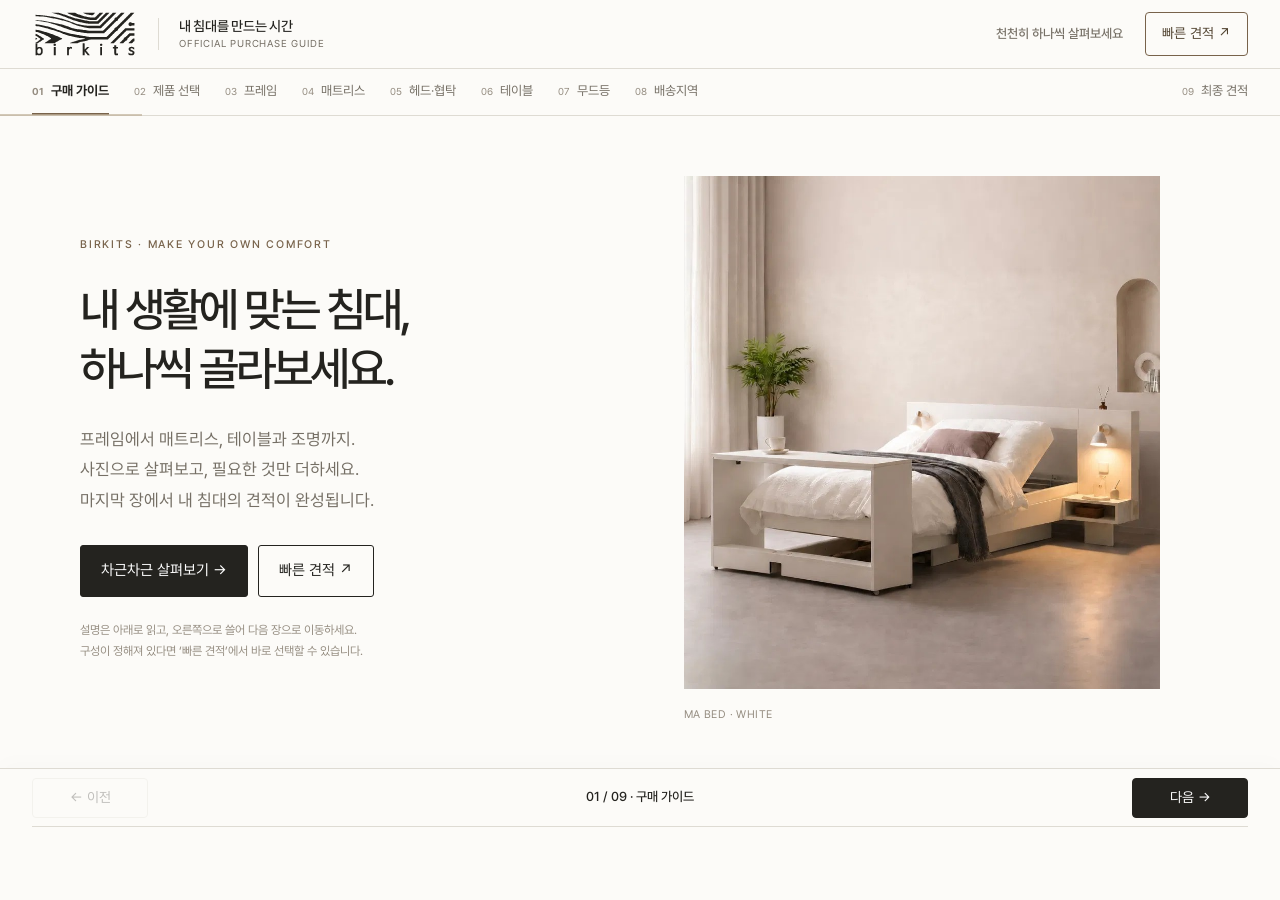
==== commit c2fb9233: "Restore a single footer navigation row" ====
--- a/index.html
+++ b/index.html
@@ -722,41 +722,46 @@
 .product-detail-link { display: flex; align-items: center; min-height: 48px; padding: 12px 2px 2px; color: var(--accent-dark); font-size: 15px; text-decoration: underline; text-underline-offset: 4px; }
 .product-detail-link:hover, .receipt-product-detail a:hover { color: var(--ink); }
 .product-detail-link:focus-visible, .receipt-product-detail a:focus-visible { outline: 2px solid var(--accent); outline-offset: 3px; }
-.guide-product-button { position: relative; overflow: hidden; border: 1px solid var(--line); border-radius: 5px; padding: 0 0 25px; background: white; color: var(--ink); box-shadow: none; }
-.product-choice-image { display: block; width: 100%; height: clamp(200px, 25vh, 320px); object-fit: contain; background: #f6f4ef; margin-bottom: 22px; }
+.guide-product-button { position: relative; overflow: hidden; border: 3px solid var(--paper); outline: 1px solid var(--line); outline-offset: -1px; border-radius: 5px; padding: 0 0 25px; background: var(--paper); color: var(--ink); box-shadow: none; transition: border-color .15s ease; }
+.product-choice-image { display: block; width: 100%; height: clamp(200px, 25vh, 320px); object-fit: contain; background: var(--paper); margin-bottom: 22px; }
 .guide-product-button strong, .guide-product-button span, .guide-product-button small { margin-inline: 25px; }
 .guide-product-button strong { font-size: 28px; font-weight: 500; letter-spacing: -.04em; }
-.guide-product-button span { font-size: 16px; font-weight: 400; margin-top: 7px; }
-.guide-product-button small { font-size: 15px; font-weight: 400; line-height: 1.75; margin-top: 14px; }
-.guide-product-button.selected { border-color: var(--accent); background: var(--accent-soft); color: var(--ink); box-shadow: inset 0 0 0 1px var(--accent); }
+.guide-product-button span { font-size: 16px; font-weight: 400; margin-top: 7px; color: var(--muted); }
+.guide-product-button small { font-size: 15px; font-weight: 400; line-height: 1.75; margin-top: 14px; color: var(--muted); }
+.guide-product-button.selected { border-color: var(--ink); outline: none; background: var(--paper); color: var(--ink); box-shadow: none; }
 .guide-product-button.selected span, .guide-product-button.selected small { color: var(--muted); }
 .guide-product-status { font-size: 15px; font-weight: 500; text-align: left; margin-top: 22px; }
 .next-row { margin-top: 25px; }
 .next-button { min-height: 49px; font-size: 16px; font-weight: 500; border-radius: 4px; }
-.chapter-visual { display: grid; grid-template-columns: 1fr 1fr; gap: 30px; align-items: center; margin: 0 0 38px; background: #f4f1eb; }
+.chapter-visual { display: grid; grid-template-columns: 1fr 1fr; gap: 30px; align-items: center; margin: 0 0 38px; background: var(--paper); }
 .chapter-visual img { width: 100%; max-height: 290px; object-fit: contain; mix-blend-mode: multiply; }
 .chapter-visual figcaption { padding: 28px; }
 .chapter-visual figcaption strong { font-size: 24px; font-weight: 500; }
 .chapter-visual figcaption p { font-size: 16px; color: var(--muted); line-height: 1.75; margin-bottom: 0; }
 .subhead { margin-top: 28px; font-size: 18px; font-weight: 500; }
-.compact-choice { border-radius: 4px; font-size: 16px; font-weight: 500; background: white; }
+.compact-choice, .direction-button { border: 3px solid var(--paper); outline: 1px solid var(--line); outline-offset: -1px; border-radius: 4px; font-size: 16px; font-weight: 500; background: var(--paper); color: var(--ink); box-shadow: none; }
+.compact-choice.selected, .direction-button.selected { border-color: var(--ink); outline: none; color: var(--ink); background: var(--paper); box-shadow: none; }
+.guide-product-button:focus-visible, .compact-choice:focus-visible, .direction-button:focus-visible { outline: 2px solid var(--muted); outline-offset: 3px; }
 .compact-choice small { font-size: 13px; font-weight: 400; }
-.size-picker-panel, .couple-size-side, .size-visual, .finish-selection-visual { border-radius: 5px; background: white; }
+.size-picker-panel, .couple-size-side, .size-visual, .finish-selection-visual { border-radius: 5px; background: var(--paper); }
+.size-visual img, .finish-selection-visual img, .product-image, .component-photo, .component-photo.catalog, .component-photo.mattress { background: var(--paper); }
 .size-picker-title { font-size: 17px; font-weight: 500; }
 .finish-selection-visual img, .size-visual img { max-height: 450px; border-radius: 0; }
 .finish-reselect-button { border: 1px solid var(--line); border-radius: 4px; font-size: 16px; font-weight: 500; }
 .frame-requirement { border-radius: 4px; font-size: 16px; }
 .option-grid, .option-grid.three { display: grid; grid-template-columns: repeat(2, minmax(0, 1fr)); gap: 25px; overflow: visible; scroll-snap-type: none; padding: 0; }
-.option-grid .option-card { width: auto; flex: none; margin: 0; border-radius: 5px; box-shadow: none; }
-.option-card:hover { transform: none; box-shadow: none; border-color: #b6aa98; }
-.option-card.selected { background: #f5f2ec; box-shadow: inset 0 0 0 1px var(--accent); }
-.option-card.selected::after { width: 24px; height: 24px; top: 18px; right: 18px; font-size: 14px; }
+.option-grid .option-card { width: auto; flex: none; margin: 0; border: 3px solid var(--paper); outline: 1px solid var(--line); outline-offset: -1px; border-radius: 5px; background: var(--paper); box-shadow: none; transition: border-color .15s ease; }
+.option-card:hover { transform: none; box-shadow: none; border-color: var(--paper); }
+.option-card.selected { border-color: var(--ink); outline: none; background: var(--paper); box-shadow: none; }
+.option-card.selected::after { content: none; display: none; }
+.option-card.unavailable { border: 3px dashed var(--line); outline: none; background: var(--paper); box-shadow: none; }
 .option-select { min-height: 140px; padding: 25px 24px 16px; }
+.option-card.selected .option-select { padding-right: 24px; }
 .option-name { font-size: 23px; font-weight: 500; }
 .option-summary { font-size: 16px; font-weight: 400; min-height: 0; }
 .option-price { font-size: 19px; font-weight: 500; }
 .option-tag { font-size: 12px; font-weight: 500; border-radius: 3px; padding: 4px 8px; }
-.option-card-action { border-width: 1px; border-color: var(--line); border-radius: 3px; font-size: 16px; font-weight: 500; margin-top: 15px; min-height: 44px; }
+.option-card-action, .option-card.selected .option-card-action { border-width: 1px; border-color: var(--line); border-radius: 3px; color: var(--ink); background: var(--paper); font-size: 16px; font-weight: 500; margin-top: 15px; min-height: 44px; }
 .option-explainer { margin: 0 24px 23px; font-size: 16px; font-weight: 400; }
 .option-explainer h3 { font-weight: 500; }
 .option-explainer .component-photo, .visual-badge { border-radius: 3px; }
@@ -775,7 +780,7 @@
 .receipt-editor-grid { display: grid; grid-template-columns: repeat(3,minmax(0,1fr)); gap: 16px; }
 .receipt-editor-field { min-width: 0; }
 .receipt-editor-field label { font-size: 14px; font-weight: 500; }
-.receipt-editor-field select { width: 100%; min-width: 0; min-height: 48px; padding: 10px 30px 10px 12px; border-radius: 4px; font-size: 16px; font-weight: 400; background-color: white; }
+.receipt-editor-field select { width: 100%; min-width: 0; min-height: 48px; padding: 10px 30px 10px 12px; border: 1px solid var(--line); border-radius: 4px; font-size: 16px; font-weight: 400; background-color: var(--paper); }
 .receipt-price-heading { font-size: 22px; font-weight: 500; margin-top: 10px; }
 .receipt-line { padding: 20px 0; gap: 20px; }
 .receipt-line strong { font-size: 18px; font-weight: 500; }
@@ -904,8 +909,8 @@
   .receipt-mobile-help { display: inline; }
   .receipt-editor-field { gap: 8px; }
   .receipt-editor-field > label { font-size: 15px; color: var(--ink); }
-  .receipt-wheel { position: relative; display: block; min-width: 0; border: 1px solid var(--line); border-radius: 6px; background: #f6f4ef; isolation: isolate; }
-  .receipt-wheel-window { position: absolute; z-index: -1; left: 30%; right: 30%; top: 7px; bottom: 7px; border: 1px solid #cec2b0; border-radius: 4px; background: var(--paper); pointer-events: none; }
+  .receipt-wheel { position: relative; display: block; min-width: 0; border: 1px solid var(--line); border-radius: 6px; background: var(--paper); isolation: isolate; }
+  .receipt-wheel-window { position: absolute; z-index: -1; left: 30%; right: 30%; top: 7px; bottom: 7px; border: 3px solid var(--ink); border-radius: 4px; background: var(--paper); pointer-events: none; }
   .receipt-wheel-track { position: relative; display: flex; align-items: stretch; width: 100%; min-width: 0; height: 108px; padding: 0 30%; overflow-x: auto; overflow-y: hidden; scroll-snap-type: x mandatory; overscroll-behavior-x: contain; touch-action: pan-x pan-y pinch-zoom; scrollbar-width: none; border-radius: 6px; cursor: grab; -webkit-overflow-scrolling: touch; }
   .receipt-wheel-track::-webkit-scrollbar { display: none; }
   .receipt-wheel-track:focus-visible { outline: 2px solid var(--accent); outline-offset: 3px; }
@@ -915,8 +920,8 @@
   .receipt-wheel-option[aria-selected="true"][data-empty="true"] { color: var(--muted); font-size: 16px; font-weight: 400; }
   .receipt-wheel-option[data-long="true"], .receipt-wheel-option[aria-selected="true"][data-long="true"] { padding: 6px; font-size: 16px; line-height: 1.4; }
   .receipt-wheel::before, .receipt-wheel::after { position: absolute; z-index: 2; content: ''; width: 18px; top: 1px; bottom: 1px; pointer-events: none; }
-  .receipt-wheel::before { left: 0; border-radius: 6px 0 0 6px; background: linear-gradient(90deg, #f6f4ef 10%, #f6f4ef00); }
-  .receipt-wheel::after { right: 0; border-radius: 0 6px 6px 0; background: linear-gradient(-90deg, #f6f4ef 10%, #f6f4ef00); }
+  .receipt-wheel::before { left: 0; border-radius: 6px 0 0 6px; background: linear-gradient(90deg, var(--paper) 10%, transparent); }
+  .receipt-wheel::after { right: 0; border-radius: 0 6px 6px 0; background: linear-gradient(-90deg, var(--paper) 10%, transparent); }
   .receipt-wheel-arrow { position: absolute; z-index: 3; top: 0; bottom: 0; display: grid; place-items: end center; width: 28px; padding: 0 0 1px; border: 0; border-radius: 3px; background: transparent; color: var(--accent); font-size: 25px; font-weight: 400; cursor: pointer; }
   .receipt-wheel-arrow.previous { left: 1px; }
   .receipt-wheel-arrow.next { right: 1px; }
@@ -927,6 +932,8 @@
   .receipt-wheel-helper { display: block; margin: 0; color: var(--muted); font-size: 12px; line-height: 1.6; }
 }
 
+  
+.quote-bar-inner[hidden] { display: none !important; }
   </style>
 </head>
 <body>
@@ -1035,7 +1042,7 @@
         <h3>선택한 사양</h3>
         <p><span class="receipt-desktop-help">제품·규격·색상을 고른 뒤 필요한 옵션만 더하세요. 이곳에서 모든 구성을 바로 변경할 수 있습니다.</span><span class="receipt-mobile-help">좌우로 돌려 가운데 항목을 선택하세요.<br>필요 없는 옵션은 ‘선택하지 않음’으로 빼실 수 있습니다.</span></p>
         <div class="receipt-editor-grid" id="receiptEditorGrid"></div>
-        <p class="receipt-product-detail" id="receiptProductDetailRow" hidden><a id="receiptProductDetail" href="https://birkits.com/"></a></p>
+        <p class="receipt-product-detail" id="receiptProductDetailRow" hidden><a id="receiptProductDetail" href="https://birkits.com/" target="_blank" rel="noopener noreferrer" title="새 탭에서 열기"></a></p>
       </div>
       <h3 class="receipt-price-heading">가격 내역</h3>
       <div id="receiptLines"></div>
@@ -1062,9 +1069,9 @@
   </main>
 
   <div class="fixed-quote-bar" id="fixedQuoteBar">
-    <nav class="deck-navigation container" aria-label="장 이동"><button id="pagePrevious" type="button">← 이전</button><div class="deck-position"><strong id="pagePosition" aria-live="polite">01 / 09 · 구매 가이드</strong><small>아래로 읽기 · 오른쪽으로 쓸어 다음 장</small></div><button class="page-next" id="pageNext" type="button">다음 →</button></nav>
-    <div class="quote-bar-inner" id="completeButton" role="button" tabindex="0" aria-label="선택한 사양과 최종 견적 보기">
-      <div class="bar-summary"><div class="selected-chips" id="selectedCount"><span class="selected-empty">침대를 알아보는 중</span></div><strong id="fixedTotal">구성을 골라보세요</strong><span class="bar-dimension" id="barDimension"></span></div>
+    <nav class="deck-navigation container" aria-label="장 이동"><button id="pagePrevious" type="button">← 이전</button><div class="deck-position"><strong id="pagePosition" aria-live="polite">01 / 09 · 구매 가이드</strong></div><button class="page-next" id="pageNext" type="button">다음 →</button></nav>
+    <div class="quote-bar-inner" hidden id="completeButton" role="button" tabindex="0" aria-label="선택한 사양과 최종 견적 보기">
+      <div class="bar-summary"><div class="selected-chips" id="selectedCount"><span class="selected-empty">침대를 알아보는 중</span></div><strong id="fixedTotal"></strong><span class="bar-dimension" id="barDimension"></span></div>
       <span class="bar-open-hint">사양 보기 ›</span>
     </div>
   </div>
@@ -1678,7 +1685,7 @@
       select.disabled = Boolean(choice.disabled);
       if (choice.disabled) select.setAttribute('aria-disabled', 'true');
       const priceLabel = choice.priceText ?? plusMoney(choice.price);
-      const selectAction = choice.frameGate ? '프레임 사양 먼저 선택' : choice.disabled ? '선택 불가' : choice.value === current ? '✓ 선택됨' : '선택하기';
+      const selectAction = choice.frameGate ? '프레임 사양 먼저 선택' : choice.disabled ? '선택 불가' : choice.value === current ? '선택됨' : '선택하기';
       select.innerHTML = `${choice.tag ? `<span class="option-tag">${choice.tag}</span>` : ''}<span class="option-name">${choice.label}</span>${choice.type ? `<span class="product-type">${choice.type}</span>` : ''}${choice.summary ? `<span class="option-summary">${choice.summary}</span>` : ''}${priceLabel ? `<span class="option-price">${priceLabel}</span>` : ''}${choice.showSelectButton ? `<span class="option-card-action">${selectAction}</span>` : ''}`;
       const activate = () => {
         if (choice.frameGate) { scrollToStep('step-frame'); return; }
@@ -1798,7 +1805,7 @@
         button.type = 'button';
         button.className = `guide-product-button${selected ? ' selected' : ''}`;
         button.setAttribute('aria-pressed', selected ? 'true' : 'false');
-        button.innerHTML = `<img class="product-choice-image" src="${product.value === 'mabed' ? 'assets/mabed-white-full.png' : 'assets/shuve-full-auto.png'}" alt="${product.value === 'mabed' ? '화이트 우드 마베드' : '패브릭 슈브'} 구성 예시"><strong>${selected ? '✓ ' : ''}${product.label.replace(' 선택', '')}</strong><span>${product.type}</span><small>${product.summary}<br>${money(minPrice(product.value))}부터</small>`;
+        button.innerHTML = `<img class="product-choice-image" src="${product.value === 'mabed' ? 'assets/mabed-white-full.png' : 'assets/shuve-full-auto.png'}" alt="${product.value === 'mabed' ? '화이트 우드 마베드' : '패브릭 슈브'} 구성 예시"><strong>${product.label.replace(' 선택', '')}</strong><span>${product.type}</span><small>${product.summary}<br>${money(minPrice(product.value))}부터</small>`;
         button.addEventListener('click', () => {
           activeGuideModel = product.value;
           if (state.model !== product.value) choose('model', product.value);
@@ -1809,7 +1816,10 @@
         const detail = document.createElement('a');
         detail.className = 'product-detail-link';
         detail.href = PRODUCT_DETAIL_URL[product.value];
-        detail.textContent = `${MODEL_LABEL[product.value]} 상세페이지 보기 →`;
+        detail.target = '_blank';
+        detail.rel = 'noopener noreferrer';
+        detail.title = '새 탭에서 열기';
+        detail.textContent = `${MODEL_LABEL[product.value]} 상세페이지 보기 ↗`;
         card.append(button, detail);
         productRoot.appendChild(card);
       });
@@ -2292,7 +2302,7 @@
       $('receiptProductDetailRow').hidden = !state.model;
       if (state.model) {
         $('receiptProductDetail').href = PRODUCT_DETAIL_URL[state.model];
-        $('receiptProductDetail').textContent = `${MODEL_LABEL[state.model]} 상세페이지 보기 →`;
+        $('receiptProductDetail').textContent = `${MODEL_LABEL[state.model]} 상세페이지 보기 ↗`;
       }
       $('copyButton').disabled = !ready;
       $('imageSaveButton').disabled = !ready;
@@ -2302,7 +2312,7 @@
         $('receiptLines').innerHTML = '<div class="quote-blocker">제품·규격·컬러를 모두 선택해야 견적이 표시됩니다.</div>';
         $('receiptDimensions').innerHTML = '';
         $('receiptTotal').textContent = '—';
-        $('fixedTotal').textContent = '구성을 골라보세요';
+        $('fixedTotal').textContent = '';
         $('headerTotal').textContent = '천천히 하나씩 살펴보세요';
         renderSelectedChips(selectedOptionLabels());
         return;
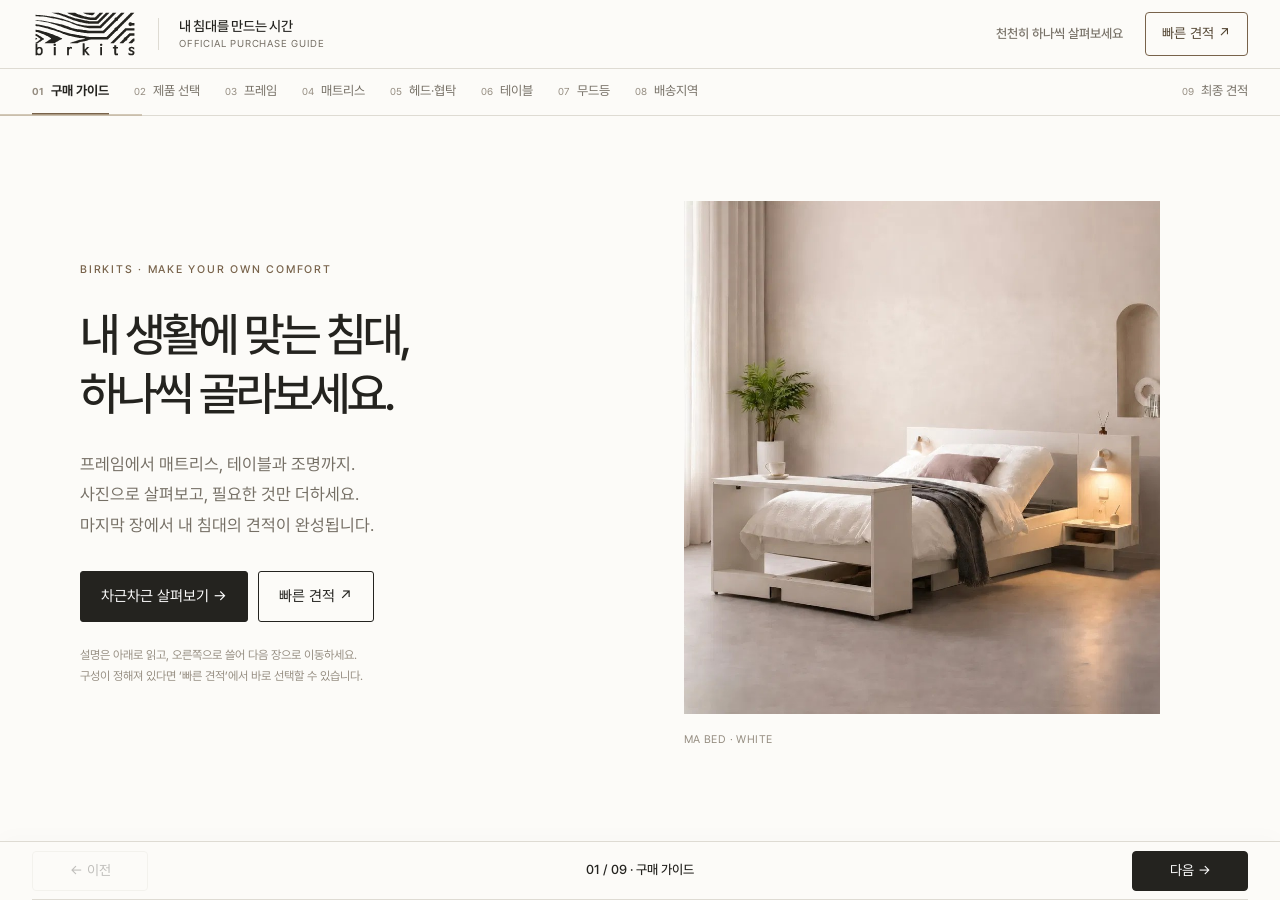
==== commit 265a8187: "Add shareable quotes and customer purchase checkout" ====
--- a/index.html
+++ b/index.html
@@ -662,7 +662,7 @@
   --ink: #24231f; --muted: #756f65; --faint: #958d81; --line: #dedbd3;
   --paper: #fcfbf8; --canvas: #fcfbf8; --accent: #78634b; --accent-dark: #514330;
   --accent-soft: #f0ece4; --warm: #78634b; --warm-soft: #f0ece4;
-  --radius: 8px; --shadow: none; --bar-height: 132px;
+  --radius: 8px; --shadow: none; --bar-height: 60px;
 }
 html { height: 100%; overflow: hidden; scroll-behavior: auto; }
 body { height: 100%; height: 100dvh; display: flex; flex-direction: column; overflow: hidden; padding: 0; background: var(--paper); font-size: 18px; font-weight: 400; }
@@ -791,12 +791,14 @@
 .receipt-total strong { font-size: 34px; font-weight: 500; }
 .receipt-dimensions { border-radius: 4px; font-size: 15px; font-weight: 400; }
 .receipt-button, .account-copy-button, .address-search-button { border-radius: 4px; font-weight: 500; font-size: 16px; }
+#purchaseButton { grid-column: 1 / -1; min-height: 58px; border-color: var(--ink); background: var(--ink); color: var(--paper); }
+.manual-quote-copy { width: 100%; min-height: 240px; padding: 14px; border: 1px solid var(--line); border-radius: 4px; background: var(--paper); color: var(--ink); font: 14px/1.7 Pretendard, sans-serif; resize: vertical; }
 .consultation-guide { background: var(--accent-soft); color: var(--accent-dark); border-radius: 4px; }
 .receipt-button.phone { color: var(--accent-dark); border-color: #c8bdac; background: white; }
 .account-copy-card { border-radius: 4px; }
 .field input, .field textarea { border-radius: 4px; font-size: 16px; }
 .quick-nav { display: none; }
-.fixed-quote-bar { position: relative; flex: none; width: 100%; background: var(--paper); border-top: 1px solid var(--line); box-shadow: 0 -6px 20px #24231f04; padding: 0 0 env(safe-area-inset-bottom); z-index: 60; }
+.fixed-quote-bar { position: relative; flex: none; width: 100%; min-height: 0; background: var(--paper); border-top: 1px solid var(--line); box-shadow: 0 -6px 20px #24231f04; padding: 0 0 env(safe-area-inset-bottom); z-index: 60; cursor: default; }
 .deck-navigation { display: flex; align-items: center; justify-content: space-between; gap: 20px; height: 58px; border-bottom: 1px solid var(--line); }
 .deck-navigation button { min-width: 116px; min-height: 40px; padding: 8px 14px; border: 1px solid var(--line); border-radius: 4px; background: transparent; font-size: 14px; cursor: pointer; }
 .deck-navigation .page-next { color: white; border-color: var(--ink); background: var(--ink); }
@@ -816,7 +818,7 @@
 .quote-bar-inner .bar-open-hint { border-radius: 4px; border-color: var(--line); font-weight: 500; }
 .bottom-sheet { border-radius: 8px 8px 0 0; background: var(--paper); }
 .sheet-backdrop.open { z-index: 100; }
-.toast { z-index: 130; bottom: 145px; border-radius: 4px; font-size: 14px; }
+.toast { z-index: 130; bottom: 76px; border-radius: 4px; font-size: 14px; }
 @media (min-width: 1500px) { .cover-page { padding-inline: max(60px, calc((100vw - 1240px) / 2)); } }
 @media (max-width: 760px) {
   .container { width: calc(100% - 36px); }
@@ -878,6 +880,8 @@
   .receipt-price { font-size: 17px; }
   .receipt-total strong { font-size: 31px; }
   .receipt-actions { grid-template-columns: repeat(2,minmax(0,1fr)); }
+  .receipt-actions .receipt-button, .receipt-actions #imageSaveButton, .receipt-actions #resetButton { grid-column: auto; }
+  .receipt-actions #purchaseButton, .receipt-actions #copyButton { grid-column: 1 / -1; }
   .receipt-actions .phone { grid-column: auto; }
   .receipt-button { font-size: 16px; }
   .customer-grid { grid-template-columns: 1fr; }
@@ -891,7 +895,7 @@
   .selected-chip { font-size: 11px; padding-inline: 3px; }
   .selected-empty { font-size: 12px; }
   .bar-open-hint { font-size: 10px; }
-  .toast { bottom: 128px; }
+  .toast { bottom: 72px; }
 }
 @media (max-width: 350px) { .guide-page { padding-inline: 16px; } .receipt-editor-grid { grid-template-columns: 1fr; } .cover-copy { padding-inline: 20px; } .bar-summary > strong { font-size: 16px; } }
 @media (prefers-reduced-motion: reduce) { *, *::before, *::after { animation: none !important; scroll-behavior: auto !important; transition: none !important; } }
@@ -1050,17 +1054,18 @@
       <div class="receipt-total"><span>총 견적</span><strong id="receiptTotal">0원</strong></div>
       <div class="account-copy-card"><div><span>입금 계좌</span><strong>597-04-532966</strong><small>신한 하영웅(버킷츠)</small></div><button class="account-copy-button" id="accountCopyButton" type="button">계좌 복사</button></div>
       <p class="store-contact-note">이브자리 매장에서 안내 받으셨다면 각 매장으로 연락 해주세요.</p>
-      <div class="customer-grid order-info">
+      <div class="customer-grid order-info" hidden>
         <div class="field"><label for="customerName">고객명 (선택)</label><input id="customerName" autocomplete="name" placeholder="홍길동"></div>
         <div class="field"><label for="customerPhone">연락처 (선택)</label><input id="customerPhone" inputmode="tel" autocomplete="tel" placeholder="010-0000-0000"></div>
         <div class="field full"><label for="customerPostcode">주소 (선택)</label><div class="address-search-row"><input id="customerPostcode" inputmode="numeric" placeholder="우편번호" aria-label="우편번호"><button class="address-search-button" id="addressSearchButton" type="button">주소 검색</button></div><div class="address-fields"><input id="customerAddress" autocomplete="street-address" placeholder="주소를 검색하거나 직접 입력해 주세요"><input id="customerAddressDetail" placeholder="상세주소를 입력해 주세요" aria-label="상세주소"></div></div>
         <div class="field full"><label for="deliveryRequest">배송 요청사항 (선택)</label><textarea id="deliveryRequest" placeholder="설치 희망일, 공동현관 출입 방법 등 전달할 내용을 적어 주세요"></textarea></div>
       </div>
       <p class="receipt-note">선택하신 구성 기준의 예상 견적입니다. 설치 환경, 프로모션 및 현장 조건에 따라 최종 금액이 달라질 수 있으므로 주문 전 상담 확인이 필요합니다.</p>
-      <p class="consultation-guide">① 견적 복사를 누른 뒤 ② 카톡 상담을 열어 내용을 붙여 넣어 주세요. 전화 상담도 바로 연결할 수 있습니다.</p>
+      <p class="consultation-guide">견적 복사에는 계좌와 구매 신청 링크가 함께 담깁니다.<br>구매를 원하시면 다음 화면에서 고객 정보를 입력해 주세요.</p>
       <div class="receipt-actions">
+        <button class="receipt-button primary" id="purchaseButton" type="button">이 견적으로 구매하기</button>
         <button class="receipt-button" id="copyButton" type="button">견적 복사</button>
-        <button class="receipt-button primary" id="talkButton" type="button" disabled>카톡 상담</button>
+        <button class="receipt-button" id="talkButton" type="button" disabled>카톡 상담</button>
         <a class="receipt-button phone" id="phoneButton" href="tel:050713017653" aria-label="0507-1301-7653으로 전화 상담"><span>전화 상담<small>0507-1301-7653</small></span></a>
         <button class="receipt-button" id="imageSaveButton" type="button">이미지 저장</button>
         <button class="receipt-button" id="resetButton" type="button">처음부터 다시</button>
@@ -1102,6 +1107,7 @@
   <script src="assets/catalog-data.js"></script>
   <script src="https://t1.kakaocdn.net/mapjsapi/bundle/postcode/prod/postcode.v2.js"></script>
   <script src="assets/html2canvas.min.js"></script>
+  <script src="assets/order-api.js?v=20261102-order1"></script>
   <script>
     const CONFIG = {
       // Code.gs 웹 앱의 /exec 주소를 아래에 넣으면 시트 가격을 자동으로 읽습니다.
@@ -2305,6 +2311,7 @@
         $('receiptProductDetail').textContent = `${MODEL_LABEL[state.model]} 상세페이지 보기 ↗`;
       }
       $('copyButton').disabled = !ready;
+      $('purchaseButton').disabled = !ready;
       $('imageSaveButton').disabled = !ready;
       $('talkButton').disabled = !ready || !hasCopiedQuote;
       if (!ready) {
@@ -2405,33 +2412,69 @@
       openSheet({ title: '내가 고른 침대 구성', body, actionLabel: '전체 구성과 가격 보기', onAction: () => scrollToStep('receipt') });
     }
 
-    function quoteText() {
+    let purchaseQuote = null;
+    let purchaseFingerprint = '';
+    let purchasePromise = null;
+    let purchaseRequest = null;
+    function currentPurchaseFingerprint() { return JSON.stringify({ state, lines: quoteLines() }); }
+    function quoteText(issuedQuote = null) {
       if (!isFrameComplete()) return '';
-      const lines = quoteLines(); const total = lines.reduce((sum, line) => sum + Number(line.price || 0), 0);
-      const customer = $('customerName').value.trim(), phone = $('customerPhone').value.trim();
-      const address = [$('customerPostcode').value.trim(), $('customerAddress').value.trim(), $('customerAddressDetail').value.trim()].filter(Boolean).join(' ');
-      const deliveryRequest = $('deliveryRequest').value.trim();
-      const dimensions = calculatedDimensions();
+      const quote = issuedQuote || (purchaseFingerprint === currentPurchaseFingerprint() ? purchaseQuote : null);
+      const lines = quote?.lines || quoteLines();
+      const total = quote?.total ?? lines.reduce((sum, line) => sum + Number(line.price || 0), 0);
+      const dimensions = quote?.dimensions || calculatedDimensions();
+      const selected = quote?.selection || state;
       const mattress = dimensions.mattress;
-      const mattressText = !state.mattress ? '선택하지 않음' : state.mattress === 'none' ? '미포함' : mattress ? `${mattress.width}×${mattress.depth}×높이 ${mattress.height}cm` : '규격 확인 필요';
-      return ['모션베드 예상 견적서', `작성일: ${new Date().toLocaleDateString('ko-KR')}`, customer ? `고객명: ${customer}` : '', phone ? `연락처: ${phone}` : '', address ? `주소: ${address}` : '', deliveryRequest ? `배송 요청사항: ${deliveryRequest}` : '', '', ...lines.map((line, index) => `${index + 1}. ${line.label} / ${line.detail} / ${money(line.price)}`), '', `예상 설치 크기: 가로 ${dimensions.width} × 세로 ${dimensions.depth}cm`, '높이: 프레임 31cm', `매트리스 크기: ${mattressText}`, '프레임+매트리스 포함 높이: 31 + 15 = 46cm', '', `총 견적: ${money(total)}`, '', '※ 실제 설치에는 벽, 콘센트, 이동 동선을 위한 여유 공간이 추가로 필요합니다.', '※ 가격표 판매가 기준 예상 견적이며 주문 전 최종 상담 확인이 필요합니다.'].filter((line, index, array) => line !== '' || array[index - 1] !== '').join('\n');
-    }
-    async function writeClipboard(value) {
-      try { await navigator.clipboard.writeText(value); }
-      catch (_) { const area = document.createElement('textarea'); area.value = value; document.body.appendChild(area); area.select(); document.execCommand('copy'); area.remove(); }
-    }
-    async function copyText() {
-      if (!isFrameComplete()) { scrollToStep(state.model ? 'step-frame' : 'guideProductChoice'); showToast('프레임을 먼저 선택해 주세요.'); return; }
-      const text = quoteText();
-      await writeClipboard(text);
-      hasCopiedQuote = true;
-      $('talkButton').disabled = false;
-      showToast('견적을 복사했습니다. 이제 카톡 상담을 눌러 주세요.');
-    }
+      const mattressText = !selected.mattress ? '선택하지 않음' : selected.mattress === 'none' ? '미포함' : mattress ? `${mattress.width}×${mattress.depth}×높이 ${mattress.height}cm` : '규격 확인 필요';
+      return ['모션베드 예상 견적서', quote ? `견적번호: ${quote.id}` : '', `작성일: ${new Date(quote?.createdAt || Date.now()).toLocaleDateString('ko-KR')}`, '', ...lines.map((line, index) => `${index + 1}. ${line.label} / ${line.detail} / ${money(line.price)}`), '', `예상 설치 크기: 가로 ${dimensions.width} × 세로 ${dimensions.depth}cm`, '높이: 프레임 31cm', `매트리스 크기: ${mattressText}`, '프레임+매트리스 포함 높이: 31 + 15 = 46cm', '', `총 견적: ${money(total)}`, '', '입금 계좌: 신한은행 597-04-532966', '예금주: 하영웅(버킷츠)', '', ...(quote ? ['아래 링크에서 견적을 확인하고 고객명·연락처·이메일·주소를 입력해 구매 신청해 주세요.', quote.url, ''] : []), '※ 입금 확인 후 배송·설치 일정을 안내드립니다.', '※ 실제 설치에는 벽, 콘센트, 이동 동선을 위한 여유 공간이 추가로 필요합니다.', '※ 설치 조건이나 신청 내용의 변경이 필요하면 버킷츠로 연락해 주세요.'].filter((line, index, array) => line !== '' || array[index - 1] !== '').join('\n');
+    }
+    async function writeClipboard(value) { return BirkitsOrderApi.copy(value); }
+    function showCopyFallback(value, accountOnly = false) {
+      openSheet({ title: accountOnly ? '계좌 정보 복사' : '견적 복사', body: '<p>아래 복사 버튼을 눌러 주세요. 복사가 어려우면 내용을 길게 눌러 직접 복사하실 수 있습니다.</p><textarea id="manualQuoteCopy" class="manual-quote-copy" readonly aria-label="복사할 내용"></textarea>', actionLabel: '복사하기', onAction: async () => {
+        const ok = await writeClipboard(value);
+        if (!ok) { showCopyFallback(value, accountOnly); $('manualQuoteCopy').focus(); $('manualQuoteCopy').select(); showToast('선택된 내용을 길게 눌러 복사해 주세요.'); return; }
+        if (!accountOnly) { hasCopiedQuote = true; $('talkButton').disabled = false; }
+        closeSheet(); showToast(accountOnly ? '계좌 정보를 복사했습니다.' : '계좌와 구매 신청 링크를 함께 복사했습니다.');
+      } });
+      $('manualQuoteCopy').value = value;
+    }
+    async function ensurePurchaseQuote() {
+      if (!isFrameComplete()) { scrollToStep(state.model ? 'step-frame' : 'guideProductChoice'); throw new Error('제품·규격·컬러를 먼저 선택해 주세요.'); }
+      if (!state.delivery) { scrollToStep('receipt'); requestAnimationFrame(() => { const wheel = $('receipt-wheel-delivery'); (wheel?.getClientRects().length ? wheel : $('receipt-edit-delivery'))?.focus(); }); throw new Error('배송비를 포함할 수 있도록 배송지역을 선택해 주세요.'); }
+      const fingerprint = currentPurchaseFingerprint();
+      if (purchaseQuote && purchaseFingerprint === fingerprint) return purchaseQuote;
+      if (purchasePromise) return purchasePromise;
+      if (purchaseRequest?.fingerprint !== fingerprint) purchaseRequest = { fingerprint, id: BirkitsOrderApi.randomId() };
+      const selection = { ...state };
+      purchasePromise = BirkitsOrderApi.request('guideCreateQuote', { selection, requestId: purchaseRequest.id }).then(result => {
+        if (JSON.stringify(state) !== JSON.stringify(selection)) throw new Error('선택한 구성이 바뀌었습니다. 견적을 다시 복사해 주세요.');
+        if (result.catalog?.items?.length) { catalog = result.catalog; render(); }
+        purchaseQuote = result.quote; purchaseFingerprint = currentPurchaseFingerprint(); return purchaseQuote;
+      }).finally(() => { purchasePromise = null; });
+      return purchasePromise;
+    }
+    async function purchaseAction(mode) {
+      const button = mode === 'copy' ? $('copyButton') : $('purchaseButton');
+      if (button.dataset.busy === 'true') return;
+      const label = button.textContent;
+      button.dataset.busy = 'true'; button.disabled = true; button.textContent = '견적 준비 중…';
+      try {
+        const quote = await ensurePurchaseQuote();
+        if (mode === 'buy') { location.assign(quote.url); return; }
+        const value = quoteText(quote);
+        if (!await writeClipboard(value)) { showCopyFallback(value); return; }
+        hasCopiedQuote = true; $('talkButton').disabled = false;
+        showToast('계좌와 구매 신청 링크를 함께 복사했습니다.');
+      } catch (error) { showToast(error.message || '견적을 준비하지 못했습니다. 다시 눌러 주세요.'); }
+      finally { button.dataset.busy = ''; button.textContent = label; button.disabled = !isFrameComplete(); }
+    }
+    async function copyText() { return purchaseAction('copy'); }
     async function copyAccount() {
-      await writeClipboard('신한 597-04-532966 하영웅(버킷츠)');
-      showToast('계좌 정보를 복사했습니다.');
-    }
+      const value = '신한은행 597-04-532966\n하영웅(버킷츠)';
+      if (await writeClipboard(value)) showToast('계좌 정보를 복사했습니다.');
+      else showCopyFallback(value, true);
+    }
+
     async function saveQuoteImage() {
       if (!isFrameComplete()) { scrollToStep(state.model ? 'step-frame' : 'guideProductChoice'); showToast('프레임을 먼저 선택해 주세요.'); return; }
       if (typeof window.html2canvas !== 'function') { showToast('이미지 저장 기능을 불러오지 못했습니다. 인터넷 연결을 확인해 주세요.'); return; }
@@ -2600,6 +2643,7 @@
       if (!event.target.closest('.deck-navigation') && !event.target.closest('#completeButton') && !event.target.closest('.selected-chip')) scrollToStep('receipt');
     });
     $('copyButton').addEventListener('click', () => copyText());
+    $('purchaseButton').addEventListener('click', () => purchaseAction('buy'));
     $('accountCopyButton').addEventListener('click', () => copyAccount());
     $('addressSearchButton').addEventListener('click', openAddressSearch);
     $('talkButton').addEventListener('click', openTalk);
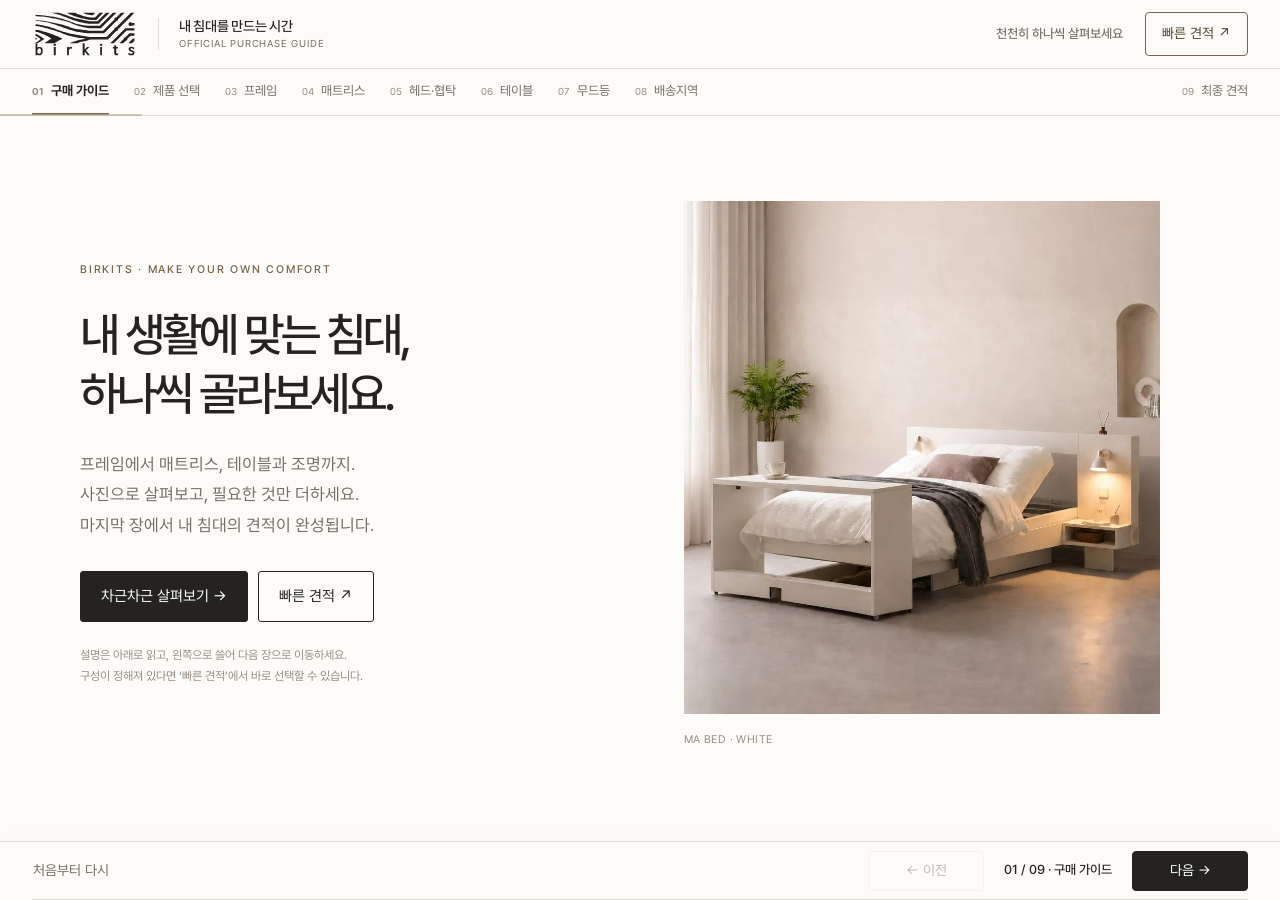
==== commit 1bc90c54: "Keep quotes across checkout navigation and correct guide controls" ====
--- a/index.html
+++ b/index.html
@@ -803,6 +803,7 @@
 .deck-navigation button { min-width: 116px; min-height: 40px; padding: 8px 14px; border: 1px solid var(--line); border-radius: 4px; background: transparent; font-size: 14px; cursor: pointer; }
 .deck-navigation .page-next { color: white; border-color: var(--ink); background: var(--ink); }
 .deck-navigation button:disabled { opacity: .28; cursor: default; }
+.deck-navigation .page-reset { min-width: 0; margin-right: auto; color: var(--muted); border-color: transparent; padding-inline: 0; }
 .deck-position { text-align: center; }
 .deck-position strong { display: block; font-size: 13px; font-weight: 500; }
 .deck-position small { font-size: 10px; color: var(--faint); }
@@ -887,6 +888,12 @@
   .customer-grid { grid-template-columns: 1fr; }
   .deck-navigation { height: 54px; gap: 10px; }
   .deck-navigation button { min-width: 74px; padding: 8px 11px; font-size: 13px; }
+  .deck-navigation { gap: 8px; }
+  .deck-navigation .page-reset { margin-right: 0; font-size: 11px; white-space: nowrap; }
+  .deck-navigation #pagePrevious { min-width: 52px; padding-inline: 5px; }
+  .deck-navigation .page-next { min-width: 61px; padding-inline: 7px; }
+  .deck-position { flex: 1; min-width: 0; }
+  .deck-position strong { overflow: hidden; text-overflow: ellipsis; white-space: nowrap; }
   .deck-position strong { font-size: 11px; }
   .deck-position small { font-size: 9px; }
   .quote-bar-inner { width: calc(100% - 36px); min-height: 61px; gap: 10px; }
@@ -960,7 +967,7 @@
         <h1>내 생활에 맞는 침대,<br>하나씩 골라보세요.</h1>
         <p class="cover-description">프레임에서 매트리스, 테이블과 조명까지.<br>사진으로 살펴보고, 필요한 것만 더하세요.<br>마지막 장에서 내 침대의 견적이 완성됩니다.</p>
         <div class="cover-actions"><button class="cover-start" id="startGuideButton" type="button">차근차근 살펴보기 →</button><button class="cover-quick" id="quickQuoteButton" type="button" data-quick-quote>빠른 견적 ↗</button></div>
-        <p class="cover-help">설명은 아래로 읽고, 오른쪽으로 쓸어 다음 장으로 이동하세요.<br>구성이 정해져 있다면 ‘빠른 견적’에서 바로 선택할 수 있습니다.</p>
+        <p class="cover-help">설명은 아래로 읽고, 왼쪽으로 쓸어 다음 장으로 이동하세요.<br>구성이 정해져 있다면 ‘빠른 견적’에서 바로 선택할 수 있습니다.</p>
       </div>
       <figure class="cover-figure"><img class="cover-image" src="assets/guide-cover.jpg" alt="화이트 마베드와 테이블, 헤드와 협탁으로 구성한 침실"><figcaption class="cover-photo-note">MA BED · WHITE</figcaption></figure>
     </section>
@@ -1065,7 +1072,7 @@
       <div class="receipt-actions">
         <button class="receipt-button primary" id="purchaseButton" type="button">이 견적으로 구매하기</button>
         <button class="receipt-button" id="copyButton" type="button">견적 복사</button>
-        <button class="receipt-button" id="talkButton" type="button" disabled>카톡 상담</button>
+        <a class="receipt-button" id="talkButton" href="https://open.kakao.com/o/sV8F0c4c" target="_blank" rel="noopener noreferrer">카톡 상담 ↗</a>
         <a class="receipt-button phone" id="phoneButton" href="tel:050713017653" aria-label="0507-1301-7653으로 전화 상담"><span>전화 상담<small>0507-1301-7653</small></span></a>
         <button class="receipt-button" id="imageSaveButton" type="button">이미지 저장</button>
         <button class="receipt-button" id="resetButton" type="button">처음부터 다시</button>
@@ -1074,7 +1081,7 @@
   </main>
 
   <div class="fixed-quote-bar" id="fixedQuoteBar">
-    <nav class="deck-navigation container" aria-label="장 이동"><button id="pagePrevious" type="button">← 이전</button><div class="deck-position"><strong id="pagePosition" aria-live="polite">01 / 09 · 구매 가이드</strong></div><button class="page-next" id="pageNext" type="button">다음 →</button></nav>
+    <nav class="deck-navigation container" aria-label="장 이동"><button id="pageReset" class="page-reset" type="button">처음부터 다시</button><button id="pagePrevious" type="button">← 이전</button><div class="deck-position"><strong id="pagePosition" aria-live="polite">01 / 09 · 구매 가이드</strong></div><button class="page-next" id="pageNext" type="button">다음 →</button></nav>
     <div class="quote-bar-inner" hidden id="completeButton" role="button" tabindex="0" aria-label="선택한 사양과 최종 견적 보기">
       <div class="bar-summary"><div class="selected-chips" id="selectedCount"><span class="selected-empty">침대를 알아보는 중</span></div><strong id="fixedTotal"></strong><span class="bar-dimension" id="barDimension"></span></div>
       <span class="bar-open-hint">사양 보기 ›</span>
@@ -1366,6 +1373,7 @@
     };
 
     let catalog = window.FALLBACK_CATALOG || { items: [] };
+    const savedGuideSession = readGuideSession();
     let state = loadState();
     let sheetActionHandler = null;
     let lastFocusedElement = null;
@@ -1405,8 +1413,33 @@
     const modelMatches = (item, model = state.model) => Boolean(model && MODEL_LABEL[model] && item.name.includes(MODEL_LABEL[model]));
     const escapeRegex = value => String(value).replace(/[.*+?^${}()|[\]\\]/g, '\\$&');
 
-    function loadState() { return { ...DEFAULT_STATE }; }
-    function saveState() {}
+    function readGuideSession() {
+      let saved;
+      try { saved = JSON.parse(sessionStorage.getItem('birkits-guide-session-v1') || 'null'); } catch (_) {}
+      if (!saved) saved = history.state?.birkitsGuide;
+      return saved && saved.version === 1 && saved.selection && typeof saved.selection === 'object' ? saved : {};
+    }
+    function loadState() {
+      const saved = readGuideSession().selection || {}, restored = { ...DEFAULT_STATE };
+      for (const key of Object.keys(restored)) {
+        const value = saved[key];
+        if (value === null || typeof value === 'string' && value.length <= 120 || key === 'moodLights' && [0, 1, 2].includes(value)) restored[key] = value;
+      }
+      return restored;
+    }
+    function saveState() {
+      const page = $(GUIDE_PAGES[currentGuidePage]?.id);
+      if (page) guidePageScroll.set(page.id, page.scrollTop);
+      const saved = { version: 1, selection: state, page: currentGuidePage, scroll: [...guidePageScroll], quote: purchaseQuote, fingerprint: purchaseFingerprint, request: purchaseRequest };
+      try { sessionStorage.setItem('birkits-guide-session-v1', JSON.stringify(saved)); } catch (_) {}
+      try { history.replaceState({ ...history.state, birkitsGuide: saved }, ''); } catch (_) {}
+    }
+    function renderOptionNextButtons() {
+      document.querySelectorAll('[data-skip-key]').forEach(button => {
+        button.textContent = state[button.dataset.skipKey] != null ? '다음으로 →' : '선택하지 않고 다음으로';
+      });
+    }
+
     function scrollToStep(stepId) {
       const target = $(stepId);
       if (!target) return;
@@ -2313,7 +2346,6 @@
       $('copyButton').disabled = !ready;
       $('purchaseButton').disabled = !ready;
       $('imageSaveButton').disabled = !ready;
-      $('talkButton').disabled = !ready || !hasCopiedQuote;
       if (!ready) {
         $('receiptTitle').textContent = '내 침대 견적';
         $('receiptLines').innerHTML = '<div class="quote-blocker">제품·규격·컬러를 모두 선택해야 견적이 표시됩니다.</div>';
@@ -2333,7 +2365,7 @@
     }
 
     function render() {
-      renderBedGuide(); renderProducts(); renderHeads(); renderTables(); renderLights(); renderMattresses(); renderDelivery(); renderSizeSummary(); renderReceipt(); saveState();
+      renderBedGuide(); renderProducts(); renderHeads(); renderTables(); renderLights(); renderMattresses(); renderDelivery(); renderSizeSummary(); renderReceipt(); renderOptionNextButtons(); saveState();
     }
 
     function detailBody(detail) {
@@ -2412,10 +2444,10 @@
       openSheet({ title: '내가 고른 침대 구성', body, actionLabel: '전체 구성과 가격 보기', onAction: () => scrollToStep('receipt') });
     }
 
-    let purchaseQuote = null;
-    let purchaseFingerprint = '';
+    let purchaseQuote = savedGuideSession.quote || null;
+    let purchaseFingerprint = savedGuideSession.fingerprint || '';
     let purchasePromise = null;
-    let purchaseRequest = null;
+    let purchaseRequest = savedGuideSession.request || null;
     function currentPurchaseFingerprint() { return JSON.stringify({ state, lines: quoteLines() }); }
     function quoteText(issuedQuote = null) {
       if (!isFrameComplete()) return '';
@@ -2426,14 +2458,14 @@
       const selected = quote?.selection || state;
       const mattress = dimensions.mattress;
       const mattressText = !selected.mattress ? '선택하지 않음' : selected.mattress === 'none' ? '미포함' : mattress ? `${mattress.width}×${mattress.depth}×높이 ${mattress.height}cm` : '규격 확인 필요';
-      return ['모션베드 예상 견적서', quote ? `견적번호: ${quote.id}` : '', `작성일: ${new Date(quote?.createdAt || Date.now()).toLocaleDateString('ko-KR')}`, '', ...lines.map((line, index) => `${index + 1}. ${line.label} / ${line.detail} / ${money(line.price)}`), '', `예상 설치 크기: 가로 ${dimensions.width} × 세로 ${dimensions.depth}cm`, '높이: 프레임 31cm', `매트리스 크기: ${mattressText}`, '프레임+매트리스 포함 높이: 31 + 15 = 46cm', '', `총 견적: ${money(total)}`, '', '입금 계좌: 신한은행 597-04-532966', '예금주: 하영웅(버킷츠)', '', ...(quote ? ['아래 링크에서 견적을 확인하고 고객명·연락처·이메일·주소를 입력해 구매 신청해 주세요.', quote.url, ''] : []), '※ 입금 확인 후 배송·설치 일정을 안내드립니다.', '※ 실제 설치에는 벽, 콘센트, 이동 동선을 위한 여유 공간이 추가로 필요합니다.', '※ 설치 조건이나 신청 내용의 변경이 필요하면 버킷츠로 연락해 주세요.'].filter((line, index, array) => line !== '' || array[index - 1] !== '').join('\n');
+      return ['모션베드 예상 견적서', quote ? `견적번호: ${quote.id}` : '', `작성일: ${new Date(quote?.createdAt || Date.now()).toLocaleDateString('ko-KR')}`, '', ...lines.map((line, index) => `${index + 1}. ${line.label} / ${line.detail} / ${money(line.price)}`), '', `예상 설치 크기: 가로 ${dimensions.width} × 세로 ${dimensions.depth}cm`, '높이: 프레임 31cm', `매트리스 크기: ${mattressText}`, '프레임+매트리스 포함 높이: 31 + 15 = 46cm', '', `총 견적: ${money(total)}`, '', '입금 계좌: 신한은행 597-04-532966', '예금주: 하영웅(버킷츠)', '', ...(quote ? ['아래 링크에서 견적을 확인하고 배송받을 정보를 입력해 구매 신청해 주세요.', quote.url, ''] : []), '※ 입금 확인 후 배송·설치 일정을 안내드립니다.', '※ 실제 설치에는 벽, 콘센트, 이동 동선을 위한 여유 공간이 추가로 필요합니다.', '※ 설치 조건이나 신청 내용의 변경이 필요하면 버킷츠로 연락해 주세요.'].filter((line, index, array) => line !== '' || array[index - 1] !== '').join('\n');
     }
     async function writeClipboard(value) { return BirkitsOrderApi.copy(value); }
     function showCopyFallback(value, accountOnly = false) {
       openSheet({ title: accountOnly ? '계좌 정보 복사' : '견적 복사', body: '<p>아래 복사 버튼을 눌러 주세요. 복사가 어려우면 내용을 길게 눌러 직접 복사하실 수 있습니다.</p><textarea id="manualQuoteCopy" class="manual-quote-copy" readonly aria-label="복사할 내용"></textarea>', actionLabel: '복사하기', onAction: async () => {
         const ok = await writeClipboard(value);
         if (!ok) { showCopyFallback(value, accountOnly); $('manualQuoteCopy').focus(); $('manualQuoteCopy').select(); showToast('선택된 내용을 길게 눌러 복사해 주세요.'); return; }
-        if (!accountOnly) { hasCopiedQuote = true; $('talkButton').disabled = false; }
+        if (!accountOnly) { hasCopiedQuote = true; }
         closeSheet(); showToast(accountOnly ? '계좌 정보를 복사했습니다.' : '계좌와 구매 신청 링크를 함께 복사했습니다.');
       } });
       $('manualQuoteCopy').value = value;
@@ -2449,7 +2481,7 @@
       purchasePromise = BirkitsOrderApi.request('guideCreateQuote', { selection, requestId: purchaseRequest.id }).then(result => {
         if (JSON.stringify(state) !== JSON.stringify(selection)) throw new Error('선택한 구성이 바뀌었습니다. 견적을 다시 복사해 주세요.');
         if (result.catalog?.items?.length) { catalog = result.catalog; render(); }
-        purchaseQuote = result.quote; purchaseFingerprint = currentPurchaseFingerprint(); return purchaseQuote;
+        purchaseQuote = result.quote; purchaseFingerprint = currentPurchaseFingerprint(); saveState(); return purchaseQuote;
       }).finally(() => { purchasePromise = null; });
       return purchasePromise;
     }
@@ -2460,10 +2492,10 @@
       button.dataset.busy = 'true'; button.disabled = true; button.textContent = '견적 준비 중…';
       try {
         const quote = await ensurePurchaseQuote();
-        if (mode === 'buy') { location.assign(quote.url); return; }
+        if (mode === 'buy') { saveState(); location.assign(quote.url); return; }
         const value = quoteText(quote);
         if (!await writeClipboard(value)) { showCopyFallback(value); return; }
-        hasCopiedQuote = true; $('talkButton').disabled = false;
+        hasCopiedQuote = true;
         showToast('계좌와 구매 신청 링크를 함께 복사했습니다.');
       } catch (error) { showToast(error.message || '견적을 준비하지 못했습니다. 다시 눌러 주세요.'); }
       finally { button.dataset.busy = ''; button.textContent = label; button.disabled = !isFrameComplete(); }
@@ -2559,13 +2591,11 @@
           $('customerAddress').value = `${address}${extraAddress ? ` (${extraAddress})` : ''}`;
           $('customerAddressDetail').focus();
           hasCopiedQuote = false;
-          $('talkButton').disabled = true;
         },
       }).open();
     }
     function openTalk() {
-      if (!hasCopiedQuote) { showToast('먼저 견적 복사(텍스트)를 눌러 주세요.'); return; }
-      window.open('https://open.kakao.com/o/sV8F0c4c', '_blank', 'noopener,noreferrer');
+      saveState();
     }
     function showToast(message) { const toast = $('toast'); toast.textContent = message; toast.classList.add('show'); clearTimeout(showToast.timer); showToast.timer = setTimeout(() => toast.classList.remove('show'), 1900); }
 
@@ -2598,7 +2628,7 @@
     document.querySelectorAll('[data-next]').forEach(button => button.addEventListener('click', () => scrollToStep(button.dataset.next)));
     document.querySelectorAll('[data-skip-next]').forEach(button => button.addEventListener('click', () => {
       const key = button.dataset.skipKey;
-      if (key && state[key] != null) choose(key, null);
+      // Advancing preserves the selected option.
       scrollToStep(button.dataset.skipNext);
     }));
     document.querySelectorAll('[data-guide-model]').forEach(button => button.addEventListener('click', () => {
@@ -2649,8 +2679,8 @@
     $('talkButton').addEventListener('click', openTalk);
     $('imageSaveButton').addEventListener('click', saveQuoteImage);
     const customerFieldIds = ['customerName', 'customerPhone', 'customerPostcode', 'customerAddress', 'customerAddressDetail', 'deliveryRequest'];
-    customerFieldIds.forEach(id => $(id).addEventListener('input', () => { hasCopiedQuote = false; $('talkButton').disabled = true; }));
-    $('resetButton').addEventListener('click', () => { state = { ...DEFAULT_STATE }; hasCopiedQuote = false; customerFieldIds.forEach(id => { $(id).value = ''; }); saveState(); render(); showGuidePage(0, { scrollToTop: true, focus: true }); showToast('선택을 초기화했습니다.'); });
+    customerFieldIds.forEach(id => $(id).addEventListener('input', () => { hasCopiedQuote = false; }));
+    $('resetButton').addEventListener('click', () => { state = { ...DEFAULT_STATE }; hasCopiedQuote = false; purchaseQuote = null; purchaseFingerprint = ''; purchaseRequest = null; guidePageScroll.clear(); customerFieldIds.forEach(id => { $(id).value = ''; }); saveState(); render(); showGuidePage(0, { scrollToTop: true, focus: true }); showToast('선택을 초기화했습니다.'); });
     $('receiptDate').textContent = new Date().toLocaleDateString('ko-KR');
 
     const GUIDE_PAGES = [
@@ -2665,15 +2695,17 @@
       { id: 'receipt', title: '최종 견적' },
     ];
     let currentGuidePage = 0;
+    let guideHasOpened = false;
     const guidePageScroll = new Map();
     function showGuidePage(index, { focus = false, scrollToTop = false } = {}) {
       const nextIndex = Math.max(0, Math.min(GUIDE_PAGES.length - 1, index));
       const previousPage = $(GUIDE_PAGES[currentGuidePage].id);
-      if (previousPage) guidePageScroll.set(previousPage.id, previousPage.scrollTop);
+      if (previousPage && guideHasOpened) guidePageScroll.set(previousPage.id, previousPage.scrollTop);
       const nextPage = $(GUIDE_PAGES[nextIndex].id);
       if (!nextPage) return;
       const changing = currentGuidePage !== nextIndex;
       currentGuidePage = nextIndex;
+      guideHasOpened = true;
       GUIDE_PAGES.forEach((page, pageIndex) => {
         const node = $(page.id);
         const active = pageIndex === nextIndex;
@@ -2705,6 +2737,7 @@
           nav.scrollTo({ left: Math.max(0, tab.offsetLeft - nav.clientWidth / 2 + tab.offsetWidth / 2), behavior: 'smooth' });
         }
       }
+      saveState();
     }
     function navigateGuide(delta, options) { showGuidePage(currentGuidePage + delta, options); }
     function setupGuideNavigation() {
@@ -2713,6 +2746,7 @@
       tabs.querySelectorAll('button').forEach(button => button.addEventListener('click', () => showGuidePage(Number(button.dataset.pageIndex), { focus: true })));
       $('pagePrevious').addEventListener('click', () => navigateGuide(-1, { focus: true }));
       $('pageNext').addEventListener('click', () => navigateGuide(1, { focus: true }));
+      $('pageReset').addEventListener('click', () => $('resetButton').click());
       document.querySelectorAll('[data-quick-quote]').forEach(button => button.addEventListener('click', () => {
         scrollToStep('receipt');
         requestAnimationFrame(() => (matchMedia('(max-width: 760px)').matches ? $('receipt-wheel-model') : $('receipt-edit-model')).focus({ preventScroll: true }));
@@ -2725,7 +2759,7 @@
           event.preventDefault(); navigateGuide(event.key === 'ArrowRight' ? 1 : -1, { focus: true });
         }
       });
-      // The requested gesture is rightward for the next chapter; vertical reading stays native.
+      // Swipe left for the next chapter and right for the previous chapter.
       let gesture = null;
       let lastSwipe = 0;
       const deck = $('guideDeck');
@@ -2751,7 +2785,7 @@
         const dx = touch.clientX - start.x, dy = touch.clientY - start.y;
         if (Math.abs(dx) >= 64 && Math.abs(dx) > Math.abs(dy) * 1.5 && performance.now() - lastSwipe > 300) {
           lastSwipe = performance.now();
-          navigateGuide(dx > 0 ? 1 : -1);
+          navigateGuide(dx < 0 ? 1 : -1);
           if (event.cancelable) event.preventDefault();
         }
       }, { passive: false });
@@ -2774,7 +2808,12 @@
           lastWheelPage = now;
         }
       }, { passive: false });
-      showGuidePage(0, { scrollToTop: true });
+      for (const entry of Array.isArray(savedGuideSession.scroll) ? savedGuideSession.scroll : []) {
+        if (Array.isArray(entry) && GUIDE_PAGES.some(page => page.id === entry[0]) && Number.isFinite(entry[1])) guidePageScroll.set(entry[0], Math.max(0, entry[1]));
+      }
+      showGuidePage(Number.isInteger(savedGuideSession.page) ? savedGuideSession.page : 0);
+      window.addEventListener('pagehide', saveState);
+      document.addEventListener('visibilitychange', () => { if (document.hidden) saveState(); });
     }
 
     render(); setupGuideNavigation(); loadLiveCatalog();
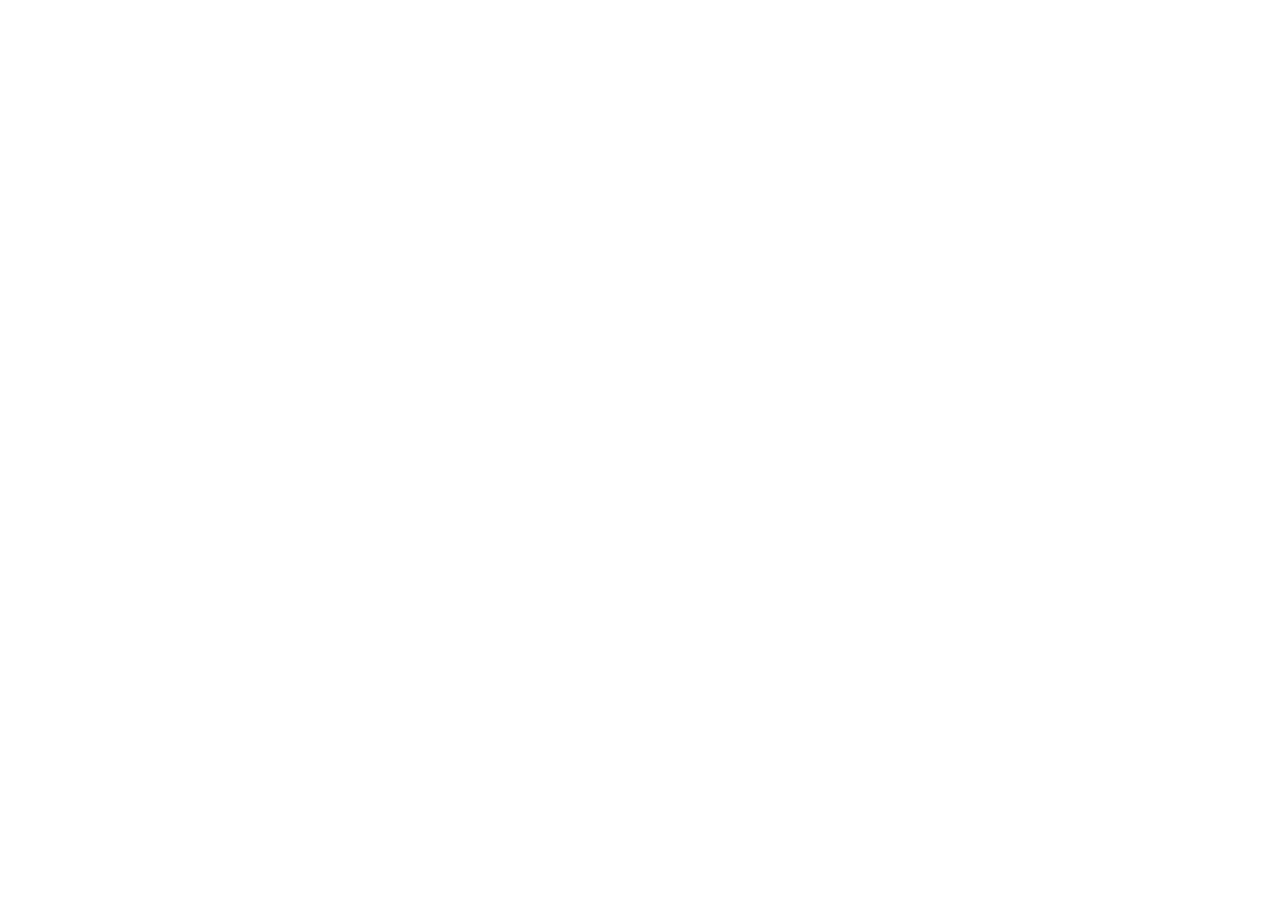
==== commit b6d71716: "Move customer pages to birkits.com preserving management links" ====
--- a/index.html
+++ b/index.html
@@ -1,2822 +1,2 @@
 <!doctype html>
-<html lang="ko">
-<head>
-  <meta charset="utf-8">
-  <meta name="viewport" content="width=device-width, initial-scale=1, viewport-fit=cover">
-  <meta name="description" content="버킷츠 모션베드의 구조와 옵션을 사진으로 알아보고 내 침대 구성과 예상 견적을 직접 확인하는 공식 구매 가이드입니다.">
-  <meta name="theme-color" content="#fcfbf8">
-  <link rel="icon" href="assets/birkits-logo.jpg">
-  <title>버킷츠 구매 가이드</title>
-  <style>
-    :root {
-      --ink: #24231f;
-      --muted: #716e67;
-      --faint: #969188;
-      --line: #ddd8cf;
-      --paper: #fffdfa;
-      --canvas: #f4f1eb;
-      --accent: #4d594d;
-      --accent-dark: #374238;
-      --accent-soft: #e8ede5;
-      --warm: #a26038;
-      --warm-soft: #f3e7dc;
-      --shadow: 0 20px 55px rgba(45, 40, 32, .09);
-      --radius: 22px;
-      --bar-height: 112px;
-    }
-
-    * { box-sizing: border-box; }
-    html { scroll-behavior: smooth; }
-    body {
-      margin: 0;
-      padding-bottom: calc(var(--bar-height) + env(safe-area-inset-bottom));
-      color: var(--ink);
-      background:
-        radial-gradient(circle at 8% -8%, rgba(255,255,255,.9), transparent 32rem),
-        var(--canvas);
-      font-family: Pretendard, "Noto Sans KR", "Apple SD Gothic Neo", system-ui, sans-serif;
-      font-size: 19px;
-      line-height: 1.55;
-    }
-    button, input { font: inherit; }
-    button { color: inherit; }
-    .container { width: min(920px, calc(100% - 32px)); margin: 0 auto; }
-
-    .topbar {
-      position: relative;
-      top: auto;
-      z-index: 60;
-      border-bottom: 1px solid rgba(221,216,207,.78);
-      background: rgba(244,241,235,.9);
-      backdrop-filter: blur(18px);
-    }
-    .topbar-inner { height: 72px; display: flex; align-items: center; justify-content: space-between; gap: 16px; }
-    .brand { display: flex; align-items: center; gap: 10px; font-weight: 850; letter-spacing: -.03em; }
-    .brand-logo { display: block; width: 48px; height: 48px; border-radius: 9px; object-fit: cover; box-shadow: 0 4px 12px rgba(45,40,32,.1); }
-    .brand-copy { display: flex; flex-direction: column; line-height: 1.15; }
-    .brand-copy strong { font-size: 18px; }
-    .brand-copy small { margin-top: 4px; color: var(--muted); font-size: 12px; font-weight: 750; letter-spacing: 0; }
-    .header-total { color: var(--muted); font-size: 16px; font-weight: 800; }
-
-    .hero { padding: 52px 0 30px; }
-    .eyebrow { margin: 0 0 8px; color: var(--accent); font-size: 12px; font-weight: 850; letter-spacing: .13em; text-transform: uppercase; }
-    h1 { margin: 0; font-size: clamp(37px, 7vw, 67px); line-height: 1.06; letter-spacing: -.06em; }
-    .hero p:last-child { max-width: 680px; margin: 16px 0 0; color: var(--muted); font-size: 19px; }
-
-    .progress-panel {
-      position: sticky;
-      top: 10px;
-      z-index: 45;
-      margin-bottom: 18px;
-      padding: 13px 16px;
-      border: 1px solid rgba(221,216,207,.88);
-      border-radius: 15px;
-      background: rgba(255,253,250,.92);
-      box-shadow: 0 8px 30px rgba(45,40,32,.07);
-      backdrop-filter: blur(16px);
-    }
-    .progress-copy { display: flex; align-items: center; justify-content: space-between; gap: 12px; margin-bottom: 9px; }
-    .progress-copy strong { font-size: 18px; }
-    .progress-copy span { color: var(--muted); font-size: 15px; }
-    .progress-track { height: 8px; overflow: hidden; border-radius: 999px; background: #e5e0d7; }
-    .progress-fill { display: block; width: 14.285%; height: 100%; border-radius: inherit; background: var(--accent); transition: width .25s ease; }
-
-    .step-section, .receipt {
-      scroll-margin-top: 96px;
-      margin-bottom: 18px;
-      padding: 25px;
-      border: 1px solid rgba(221,216,207,.9);
-      border-radius: var(--radius);
-      background: rgba(255,253,250,.93);
-      box-shadow: var(--shadow);
-    }
-    .step-head { display: flex; align-items: flex-start; justify-content: space-between; gap: 18px; margin-bottom: 18px; }
-    .step-number { display: block; margin-bottom: 3px; color: var(--warm); font-size: 14px; font-weight: 900; letter-spacing: .12em; }
-    h2, h3 { margin: 0; letter-spacing: -.035em; }
-    h2 { font-size: 30px; }
-    h3 { font-size: 22px; }
-    .step-help { margin: 6px 0 0; color: var(--muted); font-size: 18px; }
-    .subhead { margin: 25px 0 12px; font-size: 19px; font-weight: 850; }
-
-    .option-grid { display: grid; grid-template-columns: repeat(2, minmax(0, 1fr)); gap: 11px; }
-    .option-grid.three { grid-template-columns: repeat(3, minmax(0, 1fr)); }
-    .option-card {
-      position: relative;
-      display: grid;
-      min-width: 0;
-      overflow: hidden;
-      border: 1px solid var(--line);
-      border-radius: 16px;
-      background: var(--paper);
-      transition: border-color .16s ease, background .16s ease, box-shadow .16s ease, transform .16s ease;
-    }
-    .option-card:hover { transform: translateY(-2px); box-shadow: 0 10px 24px rgba(44,39,32,.07); }
-    .option-card.whole-clickable { cursor: pointer; }
-    .option-card.whole-clickable .product-image { cursor: pointer; }
-    .option-card.selected { border-color: var(--accent); background: var(--accent-soft); box-shadow: inset 0 0 0 1px var(--accent); }
-    .option-card.selected::after { content: "✓"; position: absolute; top: 14px; right: 14px; display: grid; place-items: center; width: 30px; height: 30px; border-radius: 50%; color: white; background: var(--accent); font-size: 18px; font-weight: 900; }
-    .option-card.unavailable { border-style: dashed; background: #f1eee8; }
-    .option-card.unavailable .option-select { cursor: not-allowed; opacity: .72; }
-    .option-card.unavailable .option-price { color: #8a3f32; }
-    .option-select { width: 100%; min-height: 148px; padding: 20px 20px 12px; border: 0; background: transparent; text-align: left; cursor: pointer; }
-    .option-card.selected .option-select { padding-right: 45px; }
-    .option-name { display: block; font-size: 21px; font-weight: 850; line-height: 1.35; }
-    .option-summary { display: block; min-height: 52px; margin-top: 8px; color: var(--muted); font-size: 18px; line-height: 1.55; }
-    .option-price { display: block; margin-top: 12px; color: var(--warm); font-size: 18px; font-weight: 850; }
-    .option-tag { display: inline-flex; align-items: center; width: fit-content; margin-bottom: 10px; padding: 6px 10px; border-radius: 999px; background: var(--warm-soft); color: #795138; font-size: 14px; font-weight: 850; }
-    .option-card-action { display: grid; place-items: center; width: 100%; min-height: 52px; margin-top: 17px; padding: 11px 15px; border: 2px solid #8b7561; border-radius: 12px; color: #6b5543; background: white; font-size: 18px; font-weight: 900; }
-    .option-card.selected .option-card-action { border-color: var(--accent); color: white; background: var(--accent); }
-    .option-select:focus-visible, .next-button:focus-visible, .bar-button:focus-visible, .receipt-button:focus-visible, .sheet-close:focus-visible, .sheet-action:focus-visible, .guide-arrow:focus-visible { outline: 3px solid rgba(77,89,77,.25); outline-offset: 2px; }
-    .carousel-controls { display: none; }
-
-    .product-grid .option-select { min-height: 190px; padding-top: 28px; }
-    .product-image { display: block; width: 100%; aspect-ratio: 4 / 3; border-bottom: 1px solid var(--line); background: #f7f4ef; object-fit: cover; }
-    .product-grid .option-name { font-size: 28px; }
-    .product-type { display: block; margin-top: 2px; color: var(--muted); font-size: 17px; font-weight: 750; }
-    .product-recommend { position: absolute; top: 13px; left: 14px; padding: 4px 8px; border-radius: 999px; color: var(--accent); background: #eef1ea; font-size: 10px; font-weight: 850; }
-
-    .option-explainer { margin: 0 18px 19px; padding-top: 16px; border-top: 1px solid var(--line); color: var(--muted); font-size: 16px; line-height: 1.68; }
-    .option-explainer .component-visual { margin: 0 0 15px; }
-    .option-explainer .component-photo { min-height: 0; border-radius: 13px; }
-    .option-explainer .component-photo img { min-height: 0; }
-    .option-explainer .component-photo.catalog.compact { height: 290px; min-height: 0; }
-    .option-explainer .component-photo.split { width: min(100%, 420px); height: auto; aspect-ratio: 1.08; margin-inline: auto; }
-    .option-explainer .component-photo.split img { width: 200%; max-width: none; height: 100%; margin: 0; object-fit: fill; }
-    .option-explainer .component-photo.split.right img { transform: translateX(-50%); }
-    .visual-badge { position: absolute; z-index: 2; top: 12px; left: 12px; padding: 7px 11px; border-radius: 999px; color: white; background: rgba(57,49,42,.88); box-shadow: 0 4px 13px rgba(0,0,0,.15); font-size: 14px; font-weight: 900; }
-    .option-explainer p { margin: 9px 0; }
-    .option-explainer h3 { margin: 17px 0 8px; color: var(--ink); font-size: 19px; }
-    .option-explainer ul { margin: 7px 0 0; padding-left: 21px; }
-    .option-explainer li { margin: 5px 0; }
-    .option-explainer .keyword-row { margin: 11px 0; }
-    .product-grid .option-explainer { padding-bottom: 3px; }
-    .optional-note { margin: -2px 0 16px; padding: 13px 15px; border-radius: 12px; color: #66513f; background: #faf5ef; font-size: 17px; font-weight: 750; }
-
-    .size-visual, .finish-selection-visual { margin-top: 14px; padding: 16px; border: 1px solid var(--line); border-radius: 16px; background: #fcfaf7; }
-    .size-visual[hidden], .finish-selection-visual[hidden] { display: none; }
-    .size-visual img, .finish-selection-visual img { display: block; width: 100%; max-height: 620px; border-radius: 13px; object-fit: contain; background: white; }
-    .size-visual strong, .finish-selection-visual strong { display: block; margin-top: 11px; font-size: 20px; }
-    .size-visual p, .finish-selection-visual p { margin: 4px 0 0; color: var(--muted); font-size: 17px; }
-    .finish-selection-visual img { aspect-ratio: 4 / 3; max-height: 520px; }
-    .finish-reselect-button { width: 100%; min-height: 54px; margin-top: 15px; padding: 12px 16px; border: 2px solid #8b7561; border-radius: 13px; color: #66513f; background: white; cursor: pointer; font: inherit; font-size: 17px; font-weight: 900; }
-    .finish-reselect-button:hover { color: white; background: #8b7561; }
-    .finish-reselect-button:focus-visible { outline: 3px solid rgba(139,117,97,.34); outline-offset: 3px; }
-
-    .compact-grid { display: flex; flex-wrap: wrap; gap: 8px; }
-    .compact-choice { position: relative; min-width: 108px; min-height: 56px; padding: 14px 17px; border: 1px solid var(--line); border-radius: 12px; background: var(--paper); cursor: pointer; text-align: center; font-size: 17px; font-weight: 800; }
-    .compact-choice.selected { border-color: var(--accent); color: var(--accent-dark); background: var(--accent-soft); box-shadow: inset 0 0 0 1px var(--accent); }
-    .compact-choice small { display: block; margin-top: 4px; color: var(--muted); font-size: 14px; font-weight: 650; }
-    .swatch { display: inline-block; width: 18px; height: 18px; margin-right: 7px; border: 1px solid rgba(0,0,0,.16); border-radius: 50%; vertical-align: -3px; }
-    .size-picker-panel { margin-top: 13px; padding: 16px; border: 1px solid var(--line); border-radius: 15px; background: #fcfaf7; }
-    .size-picker-panel[hidden] { display: none; }
-    .size-picker-title { display: block; margin-bottom: 11px; font-size: 18px; font-weight: 900; }
-    .couple-size-pickers { display: grid; grid-template-columns: repeat(2, minmax(0, 1fr)); gap: 12px; }
-    .couple-size-side { padding: 14px; border: 1px solid #e6ddd4; border-radius: 13px; background: white; }
-    .couple-size-side .compact-grid { display: grid; grid-template-columns: repeat(3, minmax(0, 1fr)); }
-    .couple-size-side .compact-choice { width: 100%; min-width: 0; padding-inline: 8px; }
-    .couple-size-hint { margin: 12px 0 0; color: var(--muted); font-size: 16px; line-height: 1.55; }
-
-    .direction-panel { margin-top: 14px; padding: 16px; border-radius: 14px; background: #f1ede6; }
-    .direction-panel strong { display: block; font-size: 19px; }
-    .direction-panel p { margin: 5px 0 14px; color: var(--muted); font-size: 16px; }
-    .direction-layout { display: grid; grid-template-columns: 190px 1fr; gap: 16px; align-items: center; }
-    .bed-diagram { position: relative; width: 180px; height: 125px; border: 2px solid #8c887f; border-radius: 5px 5px 18px 18px; background: #fffdf9; }
-    .bed-diagram::before { content: "헤드"; position: absolute; left: -2px; right: -2px; top: -2px; height: 26px; display: grid; place-items: center; border-radius: 5px 5px 0 0; color: white; background: #6f756a; font-size: 13px; font-weight: 800; }
-    .bed-diagram::after { content: "누웠을 때"; position: absolute; inset: 32px 32px 14px; display: grid; place-items: center; border-radius: 20px; color: var(--faint); background: #eeebe4; font-size: 13px; }
-    .side-label { position: absolute; top: 61px; z-index: 2; font-size: 12px; font-weight: 850; }
-    .side-label.left { left: 5px; }
-    .side-label.right { right: 5px; }
-    .direction-buttons { display: grid; grid-template-columns: 1fr 1fr; gap: 8px; }
-    .direction-button { min-height: 54px; padding: 13px; border: 1px solid var(--line); border-radius: 11px; background: white; cursor: pointer; font-size: 17px; font-weight: 800; }
-    .direction-button.selected { border-color: var(--accent); color: var(--accent); background: var(--accent-soft); }
-
-    .next-row { display: flex; justify-content: flex-end; margin-top: 19px; }
-    .next-button { min-height: 52px; padding: 12px 18px; border: 0; border-radius: 11px; color: white; background: var(--accent); cursor: pointer; font-size: 17px; font-weight: 850; }
-    .next-button.full-width { width: 100%; }
-    .skip-row { margin-top: 14px; }
-    .skip-button { width: 100%; min-height: 52px; padding: 12px 18px; border: 1px solid #d8cbbb; border-radius: 11px; color: #66513f; background: #fffaf6; cursor: pointer; font-size: 17px; font-weight: 850; }
-    .skip-button:hover { border-color: #9a826d; background: #faf5f0; }
-    .skip-button:focus-visible { outline: 3px solid rgba(139,117,97,.3); outline-offset: 3px; }
-    .selection-guide { margin-top: 17px; padding: 13px 15px; border: 1px solid var(--line); border-radius: 13px; background: #f4f0e9; }
-    .selection-guide summary { cursor: pointer; font-size: 17px; font-weight: 850; }
-    .selection-guide p { margin: 10px 0 0; color: var(--muted); font-size: 16px; }
-
-    .visual-guide-button { width: 100%; margin-top: 22px; padding: 16px 18px; border: 2px solid var(--accent); border-radius: 14px; color: var(--accent-dark); background: #f8faf6; cursor: pointer; font-size: 18px; font-weight: 900; }
-    .visual-guide-button:disabled, .bar-button:disabled, .receipt-button:disabled { cursor: not-allowed; opacity: .45; }
-    .frame-requirement { width: 100%; margin: 16px 0 0; padding: 15px 17px; border: 2px solid #c78e7b; border-radius: 13px; color: #71392e; background: #fff1eb; cursor: pointer; font: inherit; font-size: 17px; font-weight: 850; text-align: center; }
-    .frame-requirement:hover { background: #ffe9df; }
-    .frame-requirement:focus-visible { outline: 3px solid rgba(199,142,123,.28); outline-offset: 3px; }
-    .frame-requirement:disabled { cursor: default; opacity: 1; }
-    .frame-requirement.complete { border-color: #89a18a; color: #34573b; background: #eef6eb; }
-    .quote-blocker { padding: 18px; border: 2px dashed #c78e7b; border-radius: 14px; color: #71392e; background: #fff7f2; font-size: 18px; font-weight: 850; text-align: center; }
-    .consultation-guide { margin: 17px 0; padding: 15px; border-radius: 12px; color: var(--accent-dark); background: #edf2e9; font-size: 16px; font-weight: 800; }
-    .availability-note { margin: 14px 0 0; padding: 14px 16px; border: 2px solid #c78e7b; border-radius: 13px; color: #71392e; background: #fff1eb; font-size: 17px; font-weight: 800; }
-    .component-visual { margin: 16px 0 20px; }
-    .component-photo { position: relative; overflow: hidden; border: 1px solid var(--line); border-radius: 16px; background: #ebe7df; }
-    .component-photo img { display: block; width: 100%; height: auto; }
-    .component-photo.catalog { background: #f7f5f1; }
-    .component-photo.catalog img { width: 100%; min-height: 0; margin-left: 0; object-fit: contain; }
-    .component-photo.plain img { width: 100%; min-height: 0; margin-left: 0; object-fit: contain; }
-    .component-photo.mattress { aspect-ratio: 2752 / 1536; background: white; }
-    .component-photo.mattress img { width: 100%; height: 100%; object-fit: cover; }
-    .component-photo.catalog.compact { height: min(520px, 62vw); min-height: 340px; }
-    .component-photo.catalog.compact img { height: 100%; object-fit: cover; object-position: var(--focus, center); }
-    .product-gallery { display: grid; grid-template-columns: repeat(3, 1fr); gap: 8px; }
-    .product-gallery figure { margin: 0; }
-    .product-gallery img { display: block; width: 100%; aspect-ratio: 1; border: 1px solid var(--line); border-radius: 13px; object-fit: cover; }
-    .product-gallery figcaption { margin-top: 5px; color: var(--muted); font-size: 14px; font-weight: 750; text-align: center; }
-    .component-marker { position: absolute; transform: translate(-50%, -50%); display: grid; place-items: center; min-width: 42px; min-height: 42px; padding: 7px 10px; border: 3px solid white; border-radius: 999px; color: white; background: rgba(37,35,31,.9); box-shadow: 0 4px 14px rgba(0,0,0,.25); font-size: 14px; font-weight: 900; line-height: 1.2; text-align: center; }
-    .component-marker.nightstand { background: #315b79; }
-    .component-marker.mood { background: #9b4b35; }
-    .component-marker.rail { max-width: 155px; border-style: dashed; background: #705a31; }
-    .component-caption { margin: 10px 2px 0 !important; color: var(--muted); font-size: 15px; }
-    .inline-option-visual { max-width: 650px; margin: 18px auto 0; padding: 17px; border: 1px solid var(--line); border-radius: 16px; background: #f8f6f1; }
-    .inline-option-visual[hidden] { display: none; }
-    .inline-option-visual h3 { margin-bottom: 4px; font-size: 21px; }
-    .inline-option-visual > p { margin: 0 0 12px; color: var(--muted); font-size: 16px; }
-    .inline-option-visual .component-visual { margin: 0; }
-
-    .size-summary-card { margin-top: 22px; padding: 21px; border: 2px solid var(--accent); border-radius: 18px; background: #f6f9f3; }
-    .size-summary-card h3 { margin-bottom: 5px; font-size: 25px; }
-    .size-summary-lead { margin: 0 0 17px; color: var(--muted); font-size: 16px; }
-    .size-main { display: grid; grid-template-columns: 1fr 1fr; gap: 10px; }
-    .size-metric { padding: 15px; border-radius: 13px; background: white; }
-    .size-metric span { display: block; color: var(--muted); font-size: 15px; }
-    .size-metric strong { display: block; margin-top: 2px; font-size: 27px; letter-spacing: -.03em; }
-    .size-detail { margin: 15px 0 0; padding: 0; list-style: none; font-size: 16px; }
-    .size-detail li { padding: 7px 0; border-bottom: 1px solid #dedfd9; }
-    .size-note { margin: 14px 0 0; color: #71392e; font-size: 15px; font-weight: 750; }
-    .receipt-dimensions { margin: 18px 0; padding: 17px; border-radius: 13px; background: #f1f4ed; font-size: 16px; }
-    .receipt-dimensions strong { display: block; margin-bottom: 5px; font-size: 19px; }
-
-    .receipt { margin-top: 30px; margin-bottom: 44px; }
-    .receipt-head { display: flex; align-items: flex-start; justify-content: space-between; gap: 16px; padding-bottom: 18px; border-bottom: 2px solid var(--ink); }
-    .receipt-date { color: var(--muted); font-size: 12px; }
-    .customer-grid { display: grid; grid-template-columns: 1fr 1fr; gap: 10px; padding: 18px 0; border-bottom: 1px solid var(--line); }
-    .field label { display: block; margin-bottom: 6px; color: var(--muted); font-size: 16px; font-weight: 750; }
-    .field input { width: 100%; min-height: 52px; padding: 11px 13px; border: 1px solid var(--line); border-radius: 10px; background: white; font-size: 18px; }
-    .receipt-line { display: grid; grid-template-columns: minmax(0,1fr) auto; gap: 15px; padding: 14px 0; border-bottom: 1px solid #ebe6df; }
-    .receipt-line strong { display: block; font-size: 18px; }
-    .receipt-line small { display: block; margin-top: 3px; color: var(--muted); font-size: 15px; }
-    .receipt-price { white-space: nowrap; font-size: 18px; font-weight: 850; }
-    .receipt-total { display: flex; align-items: baseline; justify-content: space-between; gap: 16px; padding: 21px 0 15px; }
-    .receipt-total strong { font-size: 30px; letter-spacing: -.04em; }
-    .receipt-edit-panel { margin: 20px 0 4px; padding: 19px; border: 2px solid #d7c9bb; border-radius: 16px; background: #fffdf9; }
-    .receipt-price-heading { margin: 23px 0 2px; font-size: 22px; }
-    .receipt-edit-panel h3 { font-size: 22px; }
-    .receipt-edit-panel p { margin: 5px 0 14px; color: var(--muted); font-size: 16px; }
-    .receipt-editor-grid { display: grid; grid-template-columns: repeat(2,minmax(0,1fr)); gap: 11px; }
-    .receipt-editor-field { display: grid; gap: 6px; }
-    .receipt-editor-field label { color: #66594e; font-size: 15px; font-weight: 900; }
-    .receipt-editor-field select { width: 100%; min-height: 54px; padding: 10px 38px 10px 12px; border: 2px solid #d8c9ba; border-radius: 11px; color: #3d342d; background: white; cursor: pointer; font: inherit; font-size: 17px; font-weight: 800; }
-    .receipt-editor-field select.is-empty { color: #9a9087; }
-    .receipt-editor-field select option { color: #3d342d; font: inherit; font-weight: 800; }
-    .receipt-editor-field select option[value=""] { color: #9a9087; }
-    .receipt-editor-field select:focus { border-color: var(--accent); outline: 3px solid rgba(139,117,97,.15); }
-    .receipt-editor-field select:disabled { cursor: not-allowed; opacity: .5; }
-    .account-copy-card { display: flex; align-items: center; justify-content: space-between; gap: 16px; margin: 0 0 12px; padding: 18px; border: 2px solid #b9aa99; border-radius: 14px; background: #fbf8f4; }
-    .account-copy-card span, .account-copy-card small { display: block; }
-    .account-copy-card span { color: var(--muted); font-size: 14px; font-weight: 800; }
-    .account-copy-card strong { display: block; margin-top: 3px; font-size: 21px; }
-    .account-copy-card small { margin-top: 3px; color: #665d55; font-size: 15px; }
-    .account-copy-button { flex: 0 0 auto; min-height: 54px; padding: 13px 18px; border: 0; border-radius: 12px; color: white; background: #6f5947; cursor: pointer; font-size: 17px; font-weight: 900; }
-    .store-contact-note { margin: 0 0 18px; padding: 17px 18px; border-radius: 11px; color: #4f463f; background: #f1ede7; font-size: 19px; font-weight: 800; line-height: 1.6; }
-    .customer-grid.order-info { margin-top: 0; padding: 18px 0; border-top: 1px solid var(--line); border-bottom: 0; }
-    .field.full { grid-column: 1 / -1; }
-    .address-search-row { display: grid; grid-template-columns: minmax(0,1fr) auto; gap: 9px; margin-bottom: 9px; }
-    .address-search-button { min-width: 112px; border: 0; border-radius: 10px; color: white; background: #8b7561; cursor: pointer; font-size: 17px; font-weight: 900; }
-    .address-fields { display: grid; gap: 9px; }
-    .field textarea { width: 100%; min-height: 94px; padding: 12px 13px; border: 1px solid var(--line); border-radius: 10px; background: white; resize: vertical; font: inherit; font-size: 18px; line-height: 1.5; }
-    .receipt-note { margin: 0 0 16px; padding: 14px; border-radius: 10px; color: var(--muted); background: #f1ede7; font-size: 15px; }
-    .receipt-actions { display: grid; grid-template-columns: repeat(6, minmax(0,1fr)); gap: 12px; }
-    .receipt-button { grid-column: span 2; display: grid; place-items: center; min-height: 82px; padding: 18px 10px; border: 1px solid var(--line); border-radius: 16px; color: var(--ink); background: white; cursor: pointer; font: inherit; font-size: 19px; font-weight: 900; line-height: 1.25; text-align: center; text-decoration: none; }
-    .receipt-button.primary { color: white; border-color: var(--accent); background: var(--accent); }
-    .receipt-button.phone { color: #246b50; border-color: #90c4ae; background: #f0faf5; }
-    .receipt-button.phone small { display: block; margin-top: 4px; font-size: 13px; }
-    #imageSaveButton, #resetButton { grid-column: span 3; }
-    .saving-quote-image .receipt-actions, .saving-quote-image .receipt-edit-panel, .saving-quote-image .consultation-guide, .saving-quote-image #accountCopyButton, .saving-quote-image #addressSearchButton { display: none !important; }
-
-    .fixed-quote-bar {
-      position: fixed;
-      z-index: 70;
-      left: 0;
-      right: 0;
-      bottom: 0;
-      min-height: var(--bar-height);
-      padding: 11px max(16px, env(safe-area-inset-right)) calc(11px + env(safe-area-inset-bottom)) max(16px, env(safe-area-inset-left));
-      border-top: 1px solid rgba(221,216,207,.9);
-      background: rgba(255,253,250,.96);
-      box-shadow: 0 -12px 36px rgba(44,39,32,.11);
-      backdrop-filter: blur(18px);
-      cursor: pointer;
-    }
-    .quote-bar-inner { width: min(920px, 100%); margin: 0 auto; display: grid; grid-template-columns: minmax(150px, 1fr) auto; gap: 14px; align-items: center; padding: 0; border: 0; color: inherit; background: transparent; cursor: pointer; font: inherit; text-align: left; }
-    .quote-bar-inner:hover .bar-open-hint { color: white; background: var(--accent); }
-    .quote-bar-inner:focus-visible { border-radius: 13px; outline: 3px solid rgba(139,117,97,.3); outline-offset: 3px; }
-    .selected-chips { display: flex; align-items: center; gap: 5px; overflow-x: auto; padding: 2px 0 6px; white-space: nowrap; scrollbar-width: none; }
-    .selected-chips::-webkit-scrollbar { display: none; }
-    .selected-chip { flex: 0 0 auto; padding: 5px 8px; border: 1px solid #d9cdc1; border-radius: 8px; color: #5f5146; background: #fffaf5; cursor: pointer; font: inherit; font-size: 13px; font-weight: 850; line-height: 1.25; }
-    .selected-chip:hover, .selected-chip:focus-visible { border-color: var(--accent); color: var(--accent-dark); background: var(--accent-soft); }
-    .selected-plus { flex: 0 0 auto; color: #9b8a7c; font-size: 14px; font-weight: 900; }
-    .selected-empty { color: var(--muted); font-size: 14px; }
-    .bar-summary strong { display: block; font-size: 24px; letter-spacing: -.035em; }
-    .bar-dimension { display: none; }
-    .bar-open-hint { display: grid; place-items: center; min-height: 52px; padding: 11px 17px; border: 1px solid var(--accent); border-radius: 11px; color: var(--accent-dark); background: white; font-size: 16px; font-weight: 900; transition: .18s ease; }
-    .bar-button { min-height: 52px; padding: 12px 15px; border: 1px solid var(--line); border-radius: 11px; background: white; cursor: pointer; font-size: 16px; font-weight: 850; }
-    .bar-button.primary { color: white; border-color: var(--accent); background: var(--accent); }
-
-    .sheet-backdrop { position: fixed; z-index: 100; inset: 0; display: grid; align-items: end; background: rgba(31,29,25,.42); opacity: 0; visibility: hidden; transition: opacity .2s ease, visibility .2s ease; }
-    .sheet-backdrop.open { opacity: 1; visibility: visible; }
-    .bottom-sheet { width: min(680px, 100%); max-height: min(82vh, 760px); margin: 0 auto; overflow: auto; padding: 11px 22px calc(24px + env(safe-area-inset-bottom)); border-radius: 24px 24px 0 0; background: var(--paper); box-shadow: 0 -24px 70px rgba(0,0,0,.17); transform: translateY(102%); transition: transform .26s ease; }
-    .sheet-backdrop.open .bottom-sheet { transform: translateY(0); }
-    .sheet-handle { width: 42px; height: 4px; margin: 0 auto 11px; border-radius: 999px; background: #d7d1c8; }
-    .sheet-head { display: flex; align-items: flex-start; justify-content: space-between; gap: 15px; }
-    .sheet-head h2 { font-size: 23px; }
-    .sheet-close { display: grid; place-items: center; width: 46px; height: 46px; border: 0; border-radius: 50%; background: #f0ece5; cursor: pointer; font-size: 28px; }
-    .sheet-body { padding: 17px 0 5px; color: var(--muted); font-size: 19px; line-height: 1.72; }
-    .sheet-body p { margin: 0 0 12px; }
-    .sheet-body h3 { margin: 19px 0 8px; color: var(--ink); font-size: 20px; }
-    .sheet-body ul { margin: 8px 0 14px; padding-left: 20px; }
-    .sheet-body li { margin: 5px 0; }
-    .image-save-help { padding: 13px 15px; border-radius: 12px; color: #5f4e40; background: #f7f0e8; font-weight: 800; line-height: 1.6; }
-    .image-download-link { display: grid; place-items: center; width: 100%; min-height: 60px; margin: 13px 0; padding: 14px 18px; border-radius: 12px; color: white; background: var(--accent); font-size: 19px; font-weight: 900; text-align: center; text-decoration: none; }
-    .image-download-link:focus-visible { outline: 3px solid rgba(139,117,97,.34); outline-offset: 3px; }
-    .quote-image-preview { display: block; width: 100%; max-height: 56vh; margin: 13px auto 4px; border: 1px solid var(--line); border-radius: 12px; object-fit: contain; background: white; -webkit-touch-callout: default; user-select: auto; }
-    .keyword-row { display: flex; gap: 7px; flex-wrap: wrap; margin: 12px 0 16px; }
-    .keyword { padding: 7px 11px; border-radius: 999px; color: #635d54; background: #eee9e1; font-size: 15px; font-weight: 750; }
-    .sheet-action { width: 100%; min-height: 56px; margin-top: 13px; padding: 14px; border: 0; border-radius: 12px; color: white; background: var(--accent); cursor: pointer; font-size: 18px; font-weight: 850; }
-
-    .toast { position: fixed; z-index: 130; left: 50%; bottom: calc(var(--bar-height) + 18px); transform: translate(-50%, 18px); padding: 12px 17px; border-radius: 999px; color: white; background: #292721; opacity: 0; pointer-events: none; transition: .2s ease; font-size: 16px; }
-    .toast.show { opacity: 1; transform: translate(-50%, 0); }
-    /* Warm white editorial theme */
-    :root {
-      --ink: #332d27;
-      --muted: #746b62;
-      --faint: #9c9187;
-      --line: #ece5dd;
-      --paper: #ffffff;
-      --canvas: #ffffff;
-      --accent: #8b7561;
-      --accent-dark: #66513f;
-      --accent-soft: #f7f1eb;
-      --warm: #a8754f;
-      --warm-soft: #f7ede4;
-      --shadow: 0 18px 55px rgba(83, 64, 48, .07);
-    }
-    body { background: #fff; }
-    .container { width: min(1040px, calc(100% - 36px)); }
-    .topbar { border-bottom-color: rgba(236,229,221,.9); background: rgba(255,255,255,.92); }
-    .brand-mark { border-color: #9b816b; }
-    .brand-mark::after { background: #9b816b; }
-    .hero { display: block; padding: 70px 0 42px; }
-    .hero-copy { max-width: 820px; }
-    .hero h1 { max-width: 680px; font-size: clamp(42px, 6.5vw, 69px); color: #2f2924; }
-    .hero-copy > p:last-of-type { max-width: 650px; margin: 22px 0 0; color: var(--muted); font-size: 20px; line-height: 1.75; }
-    .hero-note { display: grid; gap: 3px; margin-top: 25px; padding: 16px 18px; border-left: 4px solid #b69578; border-radius: 0 13px 13px 0; background: #fbf7f3; }
-    .hero-note strong { font-size: 18px; }
-    .hero-note span { color: var(--muted); font-size: 15px; }
-    .hero-visual { position: relative; min-height: 390px; overflow: hidden; border: 1px solid #f0e9e1; border-radius: 30px; background: linear-gradient(145deg,#fff,#faf7f3); box-shadow: var(--shadow); }
-    .hero-visual img { position: absolute; inset: 0; width: 100%; height: 100%; object-fit: cover; object-position: center; }
-    .hero-visual span { position: absolute; left: 22px; bottom: 20px; padding: 8px 12px; border-radius: 999px; color: #6b5849; background: rgba(255,255,255,.9); box-shadow: 0 6px 20px rgba(65,49,37,.08); font-size: 14px; font-weight: 850; }
-
-    .bed-guide { margin: 0 0 34px; padding: 38px; scroll-margin-top: 96px; border: 1px solid var(--line); border-radius: 30px; background: #fcfaf7; box-shadow: var(--shadow); }
-    .bed-guide-heading { max-width: 790px; }
-    .bed-guide-heading h2 { font-size: clamp(31px, 4.8vw, 48px); line-height: 1.18; }
-    .bed-guide-heading > p:last-child { margin: 13px 0 0; color: var(--muted); font-size: 18px; }
-    .guide-model-tabs { display: grid; grid-template-columns: repeat(2,minmax(0,1fr)) auto; gap: 7px; width: min(100%,620px); margin-top: 20px; padding: 5px; border: 1px solid var(--line); border-radius: 15px; background: white; }
-    .guide-model-tab { min-width: 0; min-height: 48px; padding: 10px 12px; border: 0; border-radius: 11px; color: #6d6258; background: transparent; cursor: pointer; font-size: 18px; font-weight: 900; }
-    .guide-model-tab.selected { color: white; background: #8b7561; box-shadow: 0 5px 15px rgba(103,80,60,.14); }
-    .guide-skip-button { min-height: 48px; padding: 10px 14px; border: 1px solid #9b816b; border-radius: 11px; color: #745f4d; background: #f7f1eb; cursor: pointer; font-size: 16px; font-weight: 900; white-space: nowrap; }
-    .guide-skip-button:hover { background: #efe5dc; }
-    .guide-stage-buttons { display: flex; gap: 8px; margin: 25px 0 20px; padding-bottom: 4px; overflow-x: auto; scroll-behavior: smooth; scrollbar-width: thin; }
-    .guide-stage-button { flex: 0 0 auto; min-height: 48px; padding: 11px 15px; border: 1px solid var(--line); border-radius: 999px; color: #6d6258; background: white; cursor: pointer; font-size: 15px; font-weight: 850; }
-    .guide-stage-button.selected { border-color: #9b816b; color: white; background: #8b7561; box-shadow: 0 7px 18px rgba(103,80,60,.16); }
-    .guide-layout { position: relative; display: grid; grid-template-columns: minmax(0,1.28fr) minmax(300px,.72fr); gap: 24px; align-items: stretch; touch-action: pan-y; }
-    .guide-visual-panel { position: relative; display: grid; place-items: center; height: 390px; min-height: 390px; overflow: hidden; border: 1px solid #eee7df; border-radius: 22px; background: white; touch-action: pan-y; user-select: none; cursor: grab; }
-    .guide-visual-panel:active { cursor: grabbing; }
-    .guide-slide-track { position: absolute; inset: 0; display: flex; width: 100%; height: 100%; will-change: transform; transition: transform .42s cubic-bezier(.22,.75,.28,1); }
-    .guide-slide-track.dragging { transition: none; }
-    .guide-stage-image { flex: 0 0 100%; display: block; width: 100%; height: 100%; max-height: none; margin: 0; padding: 18px; object-fit: contain; pointer-events: none; }
-    .guide-arrow { position: absolute; z-index: 4; top: 50%; display: grid; place-items: center; width: 52px; height: 52px; border: 1px solid rgba(139,117,97,.3); border-radius: 50%; color: #604e40; background: rgba(255,255,255,.94); box-shadow: 0 7px 24px rgba(70,52,39,.12); cursor: pointer; transform: translateY(-50%); font-size: 34px; line-height: 1; }
-    .guide-arrow:disabled { cursor: default; opacity: .3; }
-    .guide-arrow.prev { left: 14px; }
-    .guide-arrow.next { right: 14px; }
-    .guide-counter { position: absolute; z-index: 2; top: 15px; left: 16px; padding: 6px 10px; border-radius: 999px; color: #6d5a49; background: rgba(255,255,255,.92); font-size: 13px; font-weight: 900; }
-    .guide-change { position: absolute; z-index: 2; left: 16px; bottom: 15px; padding: 8px 12px; border-radius: 10px; color: #5e4c3d; background: rgba(250,244,237,.94); font-size: 14px; font-weight: 850; }
-    .guide-copy-panel { padding: 29px 27px; border-radius: 22px; background: white; }
-    .guide-kicker { display: block; margin-bottom: 9px; color: var(--warm); font-size: 13px; font-weight: 900; letter-spacing: .08em; }
-    .guide-copy-panel h3 { font-size: 30px; line-height: 1.24; }
-    .guide-copy-panel > p:not(.guide-caption) { margin: 15px 0; color: var(--muted); font-size: 17px; line-height: 1.7; }
-    .guide-copy-panel ul { margin: 16px 0 0; padding: 0; list-style: none; }
-    .guide-copy-panel li { position: relative; margin: 10px 0; padding-left: 24px; color: #5f554d; font-size: 16px; }
-    .guide-copy-panel li::before { content: "✓"; position: absolute; left: 0; color: #9a7657; font-weight: 900; }
-    .guide-caption { margin: 22px 0 0; padding-top: 16px; border-top: 1px solid var(--line); color: var(--faint); font-size: 13px; line-height: 1.55; }
-    .guide-list { display: grid; gap: 22px; margin-top: 26px; }
-    .guide-list-item { display: grid; grid-template-columns: minmax(0,1.08fr) minmax(300px,.92fr); overflow: hidden; border: 1px solid var(--line); border-radius: 22px; background: white; }
-    .guide-list-visual { position: relative; display: grid; place-items: center; min-height: 360px; padding: 20px; background: #fff; }
-    .guide-list-visual img { display: block; width: 100%; height: 320px; object-fit: contain; }
-    .guide-list-number { position: absolute; top: 15px; left: 16px; display: grid; place-items: center; min-width: 42px; height: 42px; padding: 0 10px; border-radius: 999px; color: white; background: #8b7561; font-size: 16px; font-weight: 900; }
-    .guide-list-change { position: absolute; right: 16px; bottom: 15px; left: 16px; padding: 9px 12px; border-radius: 10px; color: #5e4c3d; background: rgba(250,244,237,.94); font-size: 14px; font-weight: 850; text-align: center; }
-    .guide-list-copy { padding: 29px 27px; }
-    .guide-list-copy h3 { font-size: 30px; line-height: 1.24; }
-    .guide-list-copy > p { margin: 15px 0; color: var(--muted); font-size: 17px; line-height: 1.7; }
-    .guide-list-copy ul { margin: 16px 0 0; padding: 0; list-style: none; }
-    .guide-list-copy li { position: relative; margin: 10px 0; padding-left: 24px; color: #5f554d; font-size: 16px; line-height: 1.55; }
-    .guide-list-copy li::before { content: "✓"; position: absolute; left: 0; color: #9a7657; font-weight: 900; }
-    .guide-product-choice { margin-top: 32px; padding: 27px; scroll-margin-top: 72px; border: 2px solid #8b7561; border-radius: 22px; background: white; box-shadow: 0 14px 36px rgba(83,64,48,.07); }
-    .guide-product-choice h3 { font-size: 27px; line-height: 1.3; }
-    .guide-product-choice > p { margin: 8px 0 19px; color: var(--muted); font-size: 16px; line-height: 1.6; }
-    .guide-product-buttons { display: grid; grid-template-columns: repeat(2,minmax(0,1fr)); gap: 11px; }
-    .guide-product-button { min-height: 112px; padding: 16px 14px; border: 2px solid #d8cbbb; border-radius: 16px; color: #594a3e; background: #fffaf6; cursor: pointer; text-align: left; }
-    .guide-product-button strong, .guide-product-button span, .guide-product-button small { display: block; }
-    .guide-product-button strong { font-size: 22px; }
-    .guide-product-button span { margin-top: 5px; color: #6d5a49; font-size: 15px; font-weight: 850; }
-    .guide-product-button small { margin-top: 7px; color: var(--muted); font-size: 13px; line-height: 1.4; }
-    .guide-product-button.selected { border-color: #8b7561; color: white; background: #8b7561; box-shadow: 0 8px 22px rgba(103,80,60,.18); }
-    .guide-product-button.selected span, .guide-product-button.selected small { color: rgba(255,255,255,.88); }
-    .guide-product-status { min-height: 24px; margin: 15px 0 0; color: #6d5a49; font-size: 15px; font-weight: 850; text-align: center; }
-    .guide-review-button { width: 100%; min-height: 52px; margin: 20px 0 19px; padding: 11px 16px; border: 2px solid #b8a795; border-radius: 13px; color: #66513f; background: #fffaf6; cursor: pointer; font-size: 17px; font-weight: 900; }
-    .guide-review-button:hover { border-color: #8b7561; background: #f7f1eb; }
-    .guide-review-button:focus-visible { outline: 3px solid rgba(139,117,97,.34); outline-offset: 3px; }
-    .next-button:disabled { cursor: not-allowed; opacity: .45; }
-
-    .section-purpose { display: flex; align-items: center; gap: 15px; margin-bottom: 25px; padding: 15px 18px; border-radius: 16px; color: #604d3e; background: #f5ece3; }
-    .section-purpose-number { flex: 0 0 auto; display: grid; place-items: center; width: 48px; height: 48px; border-radius: 50%; color: white; background: #8b7561; font-size: 23px; font-weight: 900; }
-    .section-purpose strong { display: block; font-size: 21px; }
-    .section-purpose span:last-child { display: block; margin-top: 2px; color: #75675c; font-size: 16px; }
-    .choice-intro { display: block; width: 100%; margin: 42px 0 20px; padding: 35px; border: 2px solid #8b7561; border-radius: 26px; color: inherit; background: #fff; box-shadow: 0 18px 48px rgba(83,64,48,.08); font: inherit; text-align: left; cursor: pointer; }
-    .choice-intro:hover { border-color: #6f5947; box-shadow: 0 20px 52px rgba(83,64,48,.13); }
-    .choice-intro:focus-visible { outline: 4px solid rgba(139,117,97,.3); outline-offset: 4px; }
-    .choice-intro-inner { display: grid; grid-template-columns: auto minmax(0,1fr) auto; gap: 20px; align-items: center; }
-    .choice-intro-number { display: grid; place-items: center; width: 64px; height: 64px; border-radius: 50%; color: white; background: #8b7561; font-size: 30px; font-weight: 900; }
-    .choice-intro-copy, .choice-intro-title { display: block; }
-    .choice-intro .eyebrow { display: block; margin-bottom: 7px; }
-    .choice-intro-title { font-size: clamp(29px,4vw,40px); font-weight: 900; line-height: 1.15; letter-spacing: -.035em; }
-    .choice-start-label { display: grid; place-items: center; min-height: 58px; padding: 14px 20px; border-radius: 13px; color: white; background: #8b7561; font-size: 18px; font-weight: 900; white-space: nowrap; }
-
-    .quick-nav { position: fixed; z-index: 75; right: 18px; bottom: calc(var(--bar-height) + 18px); }
-    .quick-nav.open { display: flex; flex-direction: column; width: 162px; max-height: calc(100vh - var(--bar-height) - 36px); overflow-y: auto; padding: 10px; border: 1px solid #d8cbbb; border-radius: 17px; background: rgba(255,255,255,.97); box-shadow: 0 14px 38px rgba(61,48,38,.18); backdrop-filter: blur(12px); }
-    .quick-nav-toggle { display: grid; place-items: center; min-width: 142px; min-height: 52px; padding: 10px 15px; border: 1px solid #c9b9a8; border-radius: 999px; color: #5d4a3a; background: rgba(255,255,255,.97); box-shadow: 0 9px 28px rgba(61,48,38,.16); cursor: pointer; font-size: 15px; font-weight: 900; }
-    .quick-nav.open .quick-nav-toggle { order: 2; width: 100%; min-width: 0; min-height: 43px; margin-top: 8px; border-radius: 11px; color: white; border-color: #8b7561; background: #8b7561; box-shadow: none; }
-    .quick-nav-toggle:focus-visible { outline: 3px solid rgba(139,117,97,.34); outline-offset: 3px; }
-    .quick-nav-menu { display: none; grid-template-columns: 1fr; gap: 6px; margin-top: 8px; }
-    .quick-nav.open .quick-nav-menu { order: 1; display: grid; margin-top: 0; }
-    .quick-nav-menu button { min-height: 42px; padding: 8px 7px; border: 1px solid #e2d8ce; border-radius: 10px; color: #594a3e; background: #fffaf6; cursor: pointer; font-size: 14px; font-weight: 900; }
-    .quick-nav-menu button:hover { border-color: var(--accent); background: #f4ece4; }
-    .quick-nav-menu button:focus-visible { outline: 3px solid rgba(139,117,97,.34); outline-offset: 2px; }
-    .quick-nav-menu button:last-child { color: white; border-color: var(--accent); background: var(--accent); }
-
-    #mattressChoices .component-photo { width: 100%; height: auto; aspect-ratio: 2752 / 1536; background: white; }
-    #mattressChoices .component-photo img { width: 100%; height: 100%; min-height: 0; margin: 0; object-fit: cover; object-position: var(--focus, center); }
-    #mattressChoices .option-card { display: flex; flex-direction: column; }
-    #mattressChoices .option-select { display: flex; flex-direction: column; min-height: 292px; }
-    #mattressChoices .option-card-action { margin-top: auto; }
-
-    .progress-panel { background: rgba(255,255,255,.95); }
-    .step-section, .receipt { border-color: var(--line); background: #fff; box-shadow: 0 15px 46px rgba(87,66,49,.055); }
-    .step-section { padding: 32px; }
-    .step-number { color: #a47755; }
-    .step-help { max-width: 760px; line-height: 1.7; }
-    .option-card { border-color: #eae3dc; background: #fff; box-shadow: 0 7px 24px rgba(79,59,43,.035); }
-    .option-card.selected { border-color: #9a826d; background: #faf5f0; box-shadow: inset 0 0 0 1px #9a826d, 0 10px 28px rgba(79,59,43,.07); }
-    .option-card.selected::after, .next-button, .bar-button.primary, .receipt-button.primary, .sheet-action { background: #8b7561; }
-    .compact-choice.selected { border-color: #9a826d; color: #674f3e; background: #faf5f0; }
-    .frame-requirement.complete { border-color: #c6b39e; color: #66513f; background: #faf6f0; }
-    .visual-guide-button { border-color: #a88b72; color: #6c5543; background: #fffaf6; }
-    .inline-option-visual { max-width: 760px; padding: 20px; border-color: #eae3dc; background: #fcfaf7; }
-    .component-photo { min-height: 330px; background: white; }
-    .component-photo img { width: 118%; min-height: 330px; margin-left: -9%; object-fit: contain; }
-    .component-photo img.mood { width: 100%; margin-left: 0; }
-    .component-caption { line-height: 1.65; }
-    .component-caption span { color: var(--faint); font-size: 13px; }
-    .fixed-quote-bar { background: rgba(255,255,255,.97); }
-    .bottom-sheet { background: #fff; }
-    footer { padding-top: 25px; font-size: 14px; }
-
-    @media (max-width: 720px) {
-      :root { --bar-height: 88px; }
-      body { font-size: 18px; }
-      .container { width: min(100% - 22px, 920px); }
-      .topbar-inner { height: 64px; }
-      .brand-logo { width: 43px; height: 43px; }
-      .brand-copy strong { font-size: 18px; }
-      .brand-copy small { font-size: 13px; }
-      .header-total { display: none; }
-      .hero { grid-template-columns: 1fr; gap: 24px; padding: 42px 0 30px; }
-      .hero-copy > p:last-of-type { font-size: 18px; }
-      .hero-visual { min-height: 280px; border-radius: 22px; }
-      .bed-guide { padding: 24px 16px; border-radius: 22px; }
-      .bed-guide-heading > p:last-child { font-size: 19px; line-height: 1.65; }
-      .guide-model-tab { padding-inline: 6px; font-size: 15px; white-space: nowrap; }
-      .guide-skip-button { padding-inline: 8px; font-size: 14px; }
-      .guide-stage-button { min-height: 52px; padding: 12px 16px; font-size: 17px; }
-      .guide-layout { grid-template-columns: 1fr; gap: 0; overflow: hidden; border: 1px solid var(--line); border-radius: 20px; background: white; }
-      .guide-visual-panel { height: 300px; min-height: 300px; border: 0; border-radius: 0; }
-      .guide-stage-buttons { position: static; z-index: auto; top: auto; margin-inline: -4px; padding: 7px 4px; background: transparent; backdrop-filter: none; }
-      .guide-stage-image { padding: 14px; }
-      .guide-arrow { width: 48px; height: 48px; font-size: 30px; }
-      .guide-arrow.prev { left: 8px; }
-      .guide-arrow.next { right: 8px; }
-      .guide-copy-panel { padding: 23px 18px 26px; border-top: 0; border-radius: 0; }
-      .guide-copy-panel h3 { font-size: 28px; }
-      .guide-kicker { font-size: 15px; }
-      .guide-copy-panel > p:not(.guide-caption) { font-size: 19px; }
-      .guide-copy-panel li { font-size: 18px; line-height: 1.55; }
-      .guide-change { font-size: 16px; }
-      .guide-list { gap: 18px; margin-top: 20px; }
-      .guide-list-item { grid-template-columns: 1fr; border-radius: 20px; }
-      .guide-list-visual { min-height: 260px; padding: 12px; }
-      .guide-list-visual img { height: 250px; }
-      .guide-list-change { right: 12px; bottom: 12px; left: 12px; font-size: 15px; }
-      .guide-list-copy { padding: 22px 18px 25px; }
-      .guide-list-copy h3 { font-size: 27px; }
-      .guide-list-copy > p { font-size: 18px; line-height: 1.62; }
-      .guide-list-copy li { font-size: 17px; }
-      .guide-product-choice { margin-top: 24px; padding: 21px 15px; border-radius: 19px; }
-      .guide-product-choice h3 { font-size: 24px; }
-      .guide-product-choice > p { font-size: 16px; }
-      .guide-product-buttons { grid-template-columns: repeat(2,minmax(0,1fr)); gap: 8px; }
-      .guide-product-button { min-height: 116px; padding: 14px 11px; border-radius: 14px; }
-      .guide-product-button strong { font-size: 21px; }
-      .guide-product-button span { font-size: 14px; }
-      .guide-product-button small { font-size: 12px; }
-      .guide-review-button { min-height: 56px; font-size: 18px; }
-      .section-purpose { align-items: flex-start; padding: 14px; }
-      .section-purpose strong { font-size: 21px; }
-      .choice-intro { margin-top: 32px; padding: 23px 18px; }
-      .choice-intro-inner { grid-template-columns: auto 1fr; gap: 14px; }
-      .choice-intro-number { width: 52px; height: 52px; font-size: 25px; }
-      .choice-start-label { grid-column: 1 / -1; width: 100%; }
-      .fabric-family-grid { grid-template-columns: 1fr; }
-      .quick-nav { right: 8px; bottom: calc(var(--bar-height) + 10px); }
-      .quick-nav.open { width: 136px; max-height: calc(100vh - var(--bar-height) - 20px); padding: 7px; border-radius: 14px; }
-      .quick-nav-toggle { min-width: 128px; min-height: 48px; padding: 8px 11px; font-size: 14px; }
-      .quick-nav:not(.open) .quick-nav-toggle { position: relative; width: 48px; min-width: 48px; padding: 0; border-radius: 50%; font-size: 0; }
-      .quick-nav:not(.open) .quick-nav-toggle::before { content: ""; position: absolute; left: 50%; top: calc(50% + 2px); width: 20px; height: 2px; border-radius: 999px; background: currentColor; box-shadow: 0 -6px 0 currentColor, 0 6px 0 currentColor; transform: translate(-50%, -50%); }
-      .quick-nav.open .quick-nav-toggle { min-height: 40px; font-size: 13px; }
-      .quick-nav-menu { gap: 5px; }
-      .quick-nav-menu button { min-height: 39px; padding: 6px 4px; font-size: 12px; }
-      .progress-panel { top: 6px; margin-bottom: 12px; padding: 7px 10px 8px; border-radius: 11px; }
-      .progress-copy { margin-bottom: 5px; }
-      .progress-copy strong { overflow: hidden; font-size: 15px; line-height: 1.25; text-overflow: ellipsis; white-space: nowrap; }
-      .progress-track { height: 4px; }
-      .step-section, .receipt { padding: 18px 15px; scroll-margin-top: 64px; border-radius: 18px; }
-      .bed-guide { scroll-margin-top: 64px; }
-      .step-head { margin-bottom: 15px; }
-      h2 { font-size: 30px; line-height: 1.28; }
-      .step-number { font-size: 16px; }
-      .step-help { font-size: 19px; line-height: 1.7; }
-      .subhead { font-size: 21px; }
-      .option-grid, .option-grid.three, .product-grid { grid-template-columns: 1fr; }
-      .option-grid[data-carousel="true"] {
-        display: flex;
-        align-items: flex-start;
-        gap: 12px;
-        margin-inline: -2px;
-        padding: 2px 42px 8px 2px;
-        overflow-x: auto;
-        scroll-snap-type: x mandatory;
-        scroll-behavior: smooth;
-        overscroll-behavior-inline: contain;
-        scrollbar-width: none;
-      }
-      .option-grid[data-carousel="true"]::-webkit-scrollbar { display: none; }
-      .option-grid[data-carousel="true"] > .option-card { flex: 0 0 calc(100% - 2px); align-self: flex-start; scroll-snap-align: start; scroll-snap-stop: always; }
-      .option-grid[data-carousel="true"] > .option-card:hover { transform: none; }
-      .carousel-controls { display: grid; grid-template-columns: 54px 1fr 54px; align-items: center; gap: 8px; margin-top: 10px; }
-      .carousel-arrow { min-height: 48px; border: 1px solid #cbbdaf; border-radius: 12px; color: #5d4c3f; background: white; cursor: pointer; font-size: 28px; font-weight: 900; line-height: 1; }
-      .carousel-status { color: var(--muted); font-size: 16px; font-weight: 850; text-align: center; }
-      .option-select { min-height: 138px; }
-      .option-name { font-size: 23px; }
-      .option-summary { font-size: 19px; }
-      .option-price { font-size: 20px; }
-      .option-tag { font-size: 16px; }
-      .option-card-action { min-height: 58px; font-size: 20px; }
-      #mattressChoices .option-select { min-height: 235px; }
-      .product-grid .option-select { min-height: 170px; }
-      .product-grid .option-select { display: flex; flex-direction: column; align-items: flex-start; }
-      .product-grid .option-summary { min-height: 60px; }
-      .product-grid .option-price { margin-top: auto; }
-      .product-grid .option-card-action { width: 100%; }
-      .product-type { font-size: 19px; }
-      .option-explainer { margin: 0 15px 17px; font-size: 19px; }
-      .component-caption { font-size: 17px; }
-      .component-caption span { font-size: 15px; }
-      .compact-choice { min-height: 60px; font-size: 18px; }
-      #sizeModeChoices, #sizeChoices, #finishChoices { display: grid; grid-template-columns: repeat(2, minmax(0, 1fr)); gap: 9px; }
-      #sizeModeChoices .compact-choice, #sizeChoices .compact-choice, #finishChoices .compact-choice { width: 100%; min-width: 0; }
-      .couple-size-pickers { grid-template-columns: 1fr; }
-      .size-picker-panel { padding: 13px; }
-      .couple-size-side { padding: 12px; }
-      .next-button { min-height: 60px; font-size: 20px; }
-      .skip-button { min-height: 58px; font-size: 18px; }
-      .option-grid[data-carousel="true"] .option-explainer .component-photo.catalog.compact { height: min(58vw, 245px); }
-      .option-grid[data-carousel="true"] .option-explainer .component-photo.mattress { height: auto; aspect-ratio: 16 / 9; }
-      .option-grid[data-carousel="true"] .option-explainer { padding-top: 13px; }
-      .option-explainer .component-photo.split { height: auto; }
-      .product-gallery { grid-template-columns: 1fr; }
-      .product-gallery img { aspect-ratio: 4 / 3; }
-      .size-main { grid-template-columns: 1fr; }
-      .component-marker { min-width: 38px; min-height: 38px; font-size: 12px; }
-      .direction-layout { grid-template-columns: 1fr; }
-      .bed-diagram { margin: 0 auto; }
-      .customer-grid { grid-template-columns: 1fr; }
-      .field.full { grid-column: auto; }
-      .field label { font-size: 18px; }
-      .field input, .field textarea { font-size: 19px; }
-      .receipt-line strong, .receipt-price { font-size: 19px; }
-      .receipt-line small, .receipt-note, .consultation-guide { font-size: 17px; line-height: 1.6; }
-      .receipt-editor-grid { grid-template-columns: 1fr; }
-      .receipt-edit-panel h3 { font-size: 24px; }
-      .receipt-edit-panel p { font-size: 18px; }
-      .receipt-editor-field label { font-size: 17px; }
-      .receipt-editor-field select { min-height: 58px; font-size: 19px; }
-      .store-contact-note { padding: 19px 18px; font-size: 20px; line-height: 1.65; }
-      .account-copy-card { align-items: stretch; flex-direction: column; }
-      .account-copy-button { width: 100%; }
-      .fixed-quote-bar { min-height: var(--bar-height); padding: 6px max(8px, env(safe-area-inset-right)) calc(6px + env(safe-area-inset-bottom)) max(8px, env(safe-area-inset-left)); }
-      .quote-bar-inner { grid-template-columns: minmax(0,1fr) auto; gap: 7px; }
-      .bar-summary { min-width: 0; }
-      .selected-chips { gap: 4px; padding: 0 0 3px; }
-      .selected-chip { padding: 3px 6px; border-radius: 6px; font-size: 11px; }
-      .selected-plus { display: none; }
-      .selected-empty { font-size: 12px; }
-      .bar-summary strong { font-size: 18px; line-height: 1.15; }
-      .bar-button { width: 100%; }
-      .bar-open-hint { min-height: 36px; padding: 6px 8px; border-radius: 8px; font-size: 12px; white-space: nowrap; }
-    }
-
-    @media print {
-      body { padding: 0; background: white; }
-      .topbar, .hero, .progress-panel, .step-section, .fixed-quote-bar, .sheet-backdrop, .toast, .quick-nav, .receipt-actions { display: none !important; }
-      .container { width: 100%; }
-      .receipt { border: 0; box-shadow: none; margin: 0; padding: 0; }
-      .receipt::before { content: "모션베드 예상 견적서"; display: block; margin-bottom: 24px; font-size: 29px; font-weight: 900; }
-    }
-  
-/* BIRKITS purchase guide — shared tone with the store and company introduction. */
-@font-face { font-family: Pretendard; src: url('assets/Pretendard-Regular.otf'); font-weight: 400; font-display: swap; }
-@font-face { font-family: Pretendard; src: url('assets/Pretendard-Medium.otf'); font-weight: 500 600; font-display: swap; }
-@font-face { font-family: Pretendard; src: url('assets/Pretendard-Bold.otf'); font-weight: 700 900; font-display: swap; }
-:root {
-  --ink: #24231f; --muted: #756f65; --faint: #958d81; --line: #dedbd3;
-  --paper: #fcfbf8; --canvas: #fcfbf8; --accent: #78634b; --accent-dark: #514330;
-  --accent-soft: #f0ece4; --warm: #78634b; --warm-soft: #f0ece4;
-  --radius: 8px; --shadow: none; --bar-height: 60px;
-}
-html { height: 100%; overflow: hidden; scroll-behavior: auto; }
-body { height: 100%; height: 100dvh; display: flex; flex-direction: column; overflow: hidden; padding: 0; background: var(--paper); font-size: 18px; font-weight: 400; }
-button, a, input, select, textarea { -webkit-tap-highlight-color: transparent; }
-button { touch-action: manipulation; }
-[hidden] { display: none !important; }
-p, h1, h2, h3 { word-break: keep-all; overflow-wrap: anywhere; }
-.container { width: min(1240px, calc(100% - 64px)); }
-.topbar { flex: none; background: var(--paper); border-bottom: 1px solid var(--line); backdrop-filter: none; z-index: 60; }
-.topbar-inner { height: 68px; }
-.brand { gap: 20px; }
-.brand-home { display: inline-flex; align-items: center; flex: 0 0 auto; color: var(--ink); }
-.brand-store-logo { display: block; width: 106px; height: 50px; object-fit: contain; }
-.brand-home:focus-visible { outline: 2px solid var(--accent); outline-offset: 4px; }
-.brand-copy { padding-left: 20px; border-left: 1px solid var(--line); }
-.brand-copy strong { font-size: 14px; font-weight: 500; letter-spacing: -.02em; }
-.brand-copy small { font-size: 10px; font-weight: 400; letter-spacing: .08em; }
-.header-actions { display: flex; align-items: center; gap: 22px; }
-.header-total { font-size: 13px; font-weight: 500; }
-.header-quick { padding: 10px 16px; border: 1px solid var(--accent); border-radius: 4px; color: var(--accent-dark); background: transparent; cursor: pointer; font-size: 14px; }
-.chapter-bar { flex: none; position: relative; padding: 0; border: 0; border-bottom: 1px solid var(--line); border-radius: 0; background: var(--paper); box-shadow: none; margin: 0; top: auto; z-index: 5; }
-.chapter-tabs { display: flex; gap: 25px; overflow-x: auto; scrollbar-width: none; margin-inline: auto; }
-.chapter-tabs::-webkit-scrollbar { display: none; }
-.chapter-tab { flex: 0 0 auto; min-height: 46px; border: 0; border-bottom: 2px solid transparent; padding: 10px 0; background: transparent; font-size: 13px; color: var(--muted); cursor: pointer; white-space: nowrap; }
-.chapter-tab span { margin-right: 7px; color: var(--faint); font-size: 10px; }
-.chapter-tab[aria-current="step"] { color: var(--ink); border-bottom-color: var(--accent); font-weight: 700; }
-.chapter-tabs .chapter-tab:last-child { margin-left: auto; }
-.progress-track { position: absolute; height: 2px; left: 0; right: 0; bottom: -1px; border-radius: 0; background: transparent; pointer-events: none; }
-.progress-fill { background: #c1b39c; border-radius: 0; opacity: .7; }
-.progress-copy { position: absolute; width: 1px; height: 1px; overflow: hidden; clip-path: inset(50%); }
-main.guide-deck { position: relative; flex: 1; min-height: 0; width: 100%; overflow: hidden; margin: 0; }
-.guide-page { display: none; height: 100%; width: 100%; overflow-y: auto; overflow-x: hidden; overscroll-behavior: contain; touch-action: pan-y pinch-zoom; padding: 42px max(32px, calc((100vw - 1120px) / 2)) 50px; margin: 0; border: 0; border-radius: 0; background: var(--paper); box-shadow: none; scroll-behavior: smooth; scroll-padding-top: 24px; }
-.guide-page.is-active { display: block; animation: page-reveal .22s ease-out; }
-@keyframes page-reveal { from { opacity: .4; transform: translateX(12px); } to { opacity: 1; transform: none; } }
-.cover-page.is-active { display: grid; grid-template-columns: .95fr 1.05fr; align-items: center; gap: 60px; }
-.cover-copy { padding: 16px 0; }
-.cover-copy .eyebrow { margin-bottom: 27px; font-size: 11px; letter-spacing: .16em; color: var(--accent); font-weight: 500; }
-.cover-copy h1 { font-size: clamp(35px, 3.65vw, 54px); line-height: 1.27; font-weight: 500; letter-spacing: -.065em; }
-.cover-description { max-width: 420px; margin: 25px 0 30px; color: var(--muted); font-size: 17px; line-height: 1.8; }
-.cover-actions { display: flex; flex-wrap: wrap; gap: 10px; }
-.cover-start, .cover-quick { min-height: 49px; padding: 13px 20px; border: 1px solid var(--ink); border-radius: 3px; font-size: 15px; cursor: pointer; }
-.cover-start { color: white; background: var(--ink); }
-.cover-quick { background: transparent; color: var(--ink); }
-.cover-help { margin: 23px 0 0; color: var(--faint); font-size: 12px; line-height: 1.8; }
-.cover-image { width: 100%; height: min(57vh, 560px); min-height: 330px; object-fit: cover; object-position: center 62%; }
-.cover-photo-note { margin: 9px 0 0; color: var(--faint); font-size: 11px; letter-spacing: .04em; }
-.step-head { margin-bottom: 31px; }
-.step-number { margin-bottom: 12px; font-size: 11px; font-weight: 500; letter-spacing: .12em; color: var(--accent); }
-h2, .bed-guide-heading h2 { font-size: clamp(29px, 3.15vw, 42px); line-height: 1.3; font-weight: 500; letter-spacing: -.055em; }
-.step-help { max-width: 770px; margin-top: 15px; font-size: 17px; font-weight: 400; line-height: 1.75; }
-.page-scroll-hint { color: var(--faint); font-size: 12px; margin: 22px 0 0; }
-.guide-product-choice { border: 0; box-shadow: none; background: transparent; margin-top: 0; padding: 0; }
-.guide-product-choice > h3, .guide-product-choice > p:not(.guide-product-status) { display: none; }
-.guide-product-buttons { gap: 25px; }
-.guide-product-card { display: flex; flex-direction: column; min-width: 0; }
-.guide-product-card .guide-product-button { width: 100%; flex: 1; }
-.product-detail-link { display: flex; align-items: center; min-height: 48px; padding: 12px 2px 2px; color: var(--accent-dark); font-size: 15px; text-decoration: underline; text-underline-offset: 4px; }
-.product-detail-link:hover, .receipt-product-detail a:hover { color: var(--ink); }
-.product-detail-link:focus-visible, .receipt-product-detail a:focus-visible { outline: 2px solid var(--accent); outline-offset: 3px; }
-.guide-product-button { position: relative; overflow: hidden; border: 3px solid var(--paper); outline: 1px solid var(--line); outline-offset: -1px; border-radius: 5px; padding: 0 0 25px; background: var(--paper); color: var(--ink); box-shadow: none; transition: border-color .15s ease; }
-.product-choice-image { display: block; width: 100%; height: clamp(200px, 25vh, 320px); object-fit: contain; background: var(--paper); margin-bottom: 22px; }
-.guide-product-button strong, .guide-product-button span, .guide-product-button small { margin-inline: 25px; }
-.guide-product-button strong { font-size: 28px; font-weight: 500; letter-spacing: -.04em; }
-.guide-product-button span { font-size: 16px; font-weight: 400; margin-top: 7px; color: var(--muted); }
-.guide-product-button small { font-size: 15px; font-weight: 400; line-height: 1.75; margin-top: 14px; color: var(--muted); }
-.guide-product-button.selected { border-color: var(--ink); outline: none; background: var(--paper); color: var(--ink); box-shadow: none; }
-.guide-product-button.selected span, .guide-product-button.selected small { color: var(--muted); }
-.guide-product-status { font-size: 15px; font-weight: 500; text-align: left; margin-top: 22px; }
-.next-row { margin-top: 25px; }
-.next-button { min-height: 49px; font-size: 16px; font-weight: 500; border-radius: 4px; }
-.chapter-visual { display: grid; grid-template-columns: 1fr 1fr; gap: 30px; align-items: center; margin: 0 0 38px; background: var(--paper); }
-.chapter-visual img { width: 100%; max-height: 290px; object-fit: contain; mix-blend-mode: multiply; }
-.chapter-visual figcaption { padding: 28px; }
-.chapter-visual figcaption strong { font-size: 24px; font-weight: 500; }
-.chapter-visual figcaption p { font-size: 16px; color: var(--muted); line-height: 1.75; margin-bottom: 0; }
-.subhead { margin-top: 28px; font-size: 18px; font-weight: 500; }
-.compact-choice, .direction-button { border: 3px solid var(--paper); outline: 1px solid var(--line); outline-offset: -1px; border-radius: 4px; font-size: 16px; font-weight: 500; background: var(--paper); color: var(--ink); box-shadow: none; }
-.compact-choice.selected, .direction-button.selected { border-color: var(--ink); outline: none; color: var(--ink); background: var(--paper); box-shadow: none; }
-.guide-product-button:focus-visible, .compact-choice:focus-visible, .direction-button:focus-visible { outline: 2px solid var(--muted); outline-offset: 3px; }
-.compact-choice small { font-size: 13px; font-weight: 400; }
-.size-picker-panel, .couple-size-side, .size-visual, .finish-selection-visual { border-radius: 5px; background: var(--paper); }
-.size-visual img, .finish-selection-visual img, .product-image, .component-photo, .component-photo.catalog, .component-photo.mattress { background: var(--paper); }
-.size-picker-title { font-size: 17px; font-weight: 500; }
-.finish-selection-visual img, .size-visual img { max-height: 450px; border-radius: 0; }
-.finish-reselect-button { border: 1px solid var(--line); border-radius: 4px; font-size: 16px; font-weight: 500; }
-.frame-requirement { border-radius: 4px; font-size: 16px; }
-.option-grid, .option-grid.three { display: grid; grid-template-columns: repeat(2, minmax(0, 1fr)); gap: 25px; overflow: visible; scroll-snap-type: none; padding: 0; }
-.option-grid .option-card { width: auto; flex: none; margin: 0; border: 3px solid var(--paper); outline: 1px solid var(--line); outline-offset: -1px; border-radius: 5px; background: var(--paper); box-shadow: none; transition: border-color .15s ease; }
-.option-card:hover { transform: none; box-shadow: none; border-color: var(--paper); }
-.option-card.selected { border-color: var(--ink); outline: none; background: var(--paper); box-shadow: none; }
-.option-card.selected::after { content: none; display: none; }
-.option-card.unavailable { border: 3px dashed var(--line); outline: none; background: var(--paper); box-shadow: none; }
-.option-select { min-height: 140px; padding: 25px 24px 16px; }
-.option-card.selected .option-select { padding-right: 24px; }
-.option-name { font-size: 23px; font-weight: 500; }
-.option-summary { font-size: 16px; font-weight: 400; min-height: 0; }
-.option-price { font-size: 19px; font-weight: 500; }
-.option-tag { font-size: 12px; font-weight: 500; border-radius: 3px; padding: 4px 8px; }
-.option-card-action, .option-card.selected .option-card-action { border-width: 1px; border-color: var(--line); border-radius: 3px; color: var(--ink); background: var(--paper); font-size: 16px; font-weight: 500; margin-top: 15px; min-height: 44px; }
-.option-explainer { margin: 0 24px 23px; font-size: 16px; font-weight: 400; }
-.option-explainer h3 { font-weight: 500; }
-.option-explainer .component-photo, .visual-badge { border-radius: 3px; }
-.visual-badge { font-size: 12px; font-weight: 500; }
-.carousel-controls { display: none !important; }
-.skip-button { min-height: 48px; margin-top: 10px; font-size: 16px; border-radius: 4px; background: transparent; font-weight: 500; }
-#step-delivery .option-grid { grid-template-columns: repeat(3, minmax(0,1fr)); }
-#step-delivery .option-name { font-size: 21px; line-height: 1.6; }
-.receipt-head { padding-bottom: 27px; border-bottom: 1px solid var(--line); margin-bottom: 28px; }
-.receipt-date { font-size: 13px; }
-.receipt-edit-panel { border: 0; border-radius: 0; padding: 0 0 28px; background: transparent; }
-.receipt-edit-panel h3 { font-size: 22px; font-weight: 500; }
-.receipt-edit-panel p { font-size: 15px; }
-.receipt-edit-panel .receipt-product-detail { margin: 16px 0 0; }
-.receipt-product-detail a { display: inline-flex; align-items: center; min-height: 44px; color: var(--accent-dark); text-decoration: underline; text-underline-offset: 4px; }
-.receipt-editor-grid { display: grid; grid-template-columns: repeat(3,minmax(0,1fr)); gap: 16px; }
-.receipt-editor-field { min-width: 0; }
-.receipt-editor-field label { font-size: 14px; font-weight: 500; }
-.receipt-editor-field select { width: 100%; min-width: 0; min-height: 48px; padding: 10px 30px 10px 12px; border: 1px solid var(--line); border-radius: 4px; font-size: 16px; font-weight: 400; background-color: var(--paper); }
-.receipt-price-heading { font-size: 22px; font-weight: 500; margin-top: 10px; }
-.receipt-line { padding: 20px 0; gap: 20px; }
-.receipt-line strong { font-size: 18px; font-weight: 500; }
-.receipt-line small { font-size: 14px; }
-.receipt-price { font-size: 18px; font-weight: 500; white-space: nowrap; }
-.receipt-total { border-radius: 0; border-top: 1px solid var(--ink); padding: 23px 0; background: transparent; }
-.receipt-total span { font-size: 18px; font-weight: 500; }
-.receipt-total strong { font-size: 34px; font-weight: 500; }
-.receipt-dimensions { border-radius: 4px; font-size: 15px; font-weight: 400; }
-.receipt-button, .account-copy-button, .address-search-button { border-radius: 4px; font-weight: 500; font-size: 16px; }
-#purchaseButton { grid-column: 1 / -1; min-height: 58px; border-color: var(--ink); background: var(--ink); color: var(--paper); }
-.manual-quote-copy { width: 100%; min-height: 240px; padding: 14px; border: 1px solid var(--line); border-radius: 4px; background: var(--paper); color: var(--ink); font: 14px/1.7 Pretendard, sans-serif; resize: vertical; }
-.consultation-guide { background: var(--accent-soft); color: var(--accent-dark); border-radius: 4px; }
-.receipt-button.phone { color: var(--accent-dark); border-color: #c8bdac; background: white; }
-.account-copy-card { border-radius: 4px; }
-.field input, .field textarea { border-radius: 4px; font-size: 16px; }
-.quick-nav { display: none; }
-.fixed-quote-bar { position: relative; flex: none; width: 100%; min-height: 0; background: var(--paper); border-top: 1px solid var(--line); box-shadow: 0 -6px 20px #24231f04; padding: 0 0 env(safe-area-inset-bottom); z-index: 60; cursor: default; }
-.deck-navigation { display: flex; align-items: center; justify-content: space-between; gap: 20px; height: 58px; border-bottom: 1px solid var(--line); }
-.deck-navigation button { min-width: 116px; min-height: 40px; padding: 8px 14px; border: 1px solid var(--line); border-radius: 4px; background: transparent; font-size: 14px; cursor: pointer; }
-.deck-navigation .page-next { color: white; border-color: var(--ink); background: var(--ink); }
-.deck-navigation button:disabled { opacity: .28; cursor: default; }
-.deck-navigation .page-reset { min-width: 0; margin-right: auto; color: var(--muted); border-color: transparent; padding-inline: 0; }
-.deck-position { text-align: center; }
-.deck-position strong { display: block; font-size: 13px; font-weight: 500; }
-.deck-position small { font-size: 10px; color: var(--faint); }
-.quote-bar-inner { width: min(1240px, calc(100% - 64px)); min-height: 66px; gap: 20px; padding: 9px 0; }
-.bar-summary { display: grid; grid-template-columns: minmax(0,1fr) auto; align-items: center; gap: 15px; width: 100%; }
-.selected-chips { display: flex; flex-wrap: nowrap; overflow-x: auto; gap: 4px; scrollbar-width: none; }
-.selected-chip { flex: 0 0 auto; border: 0; background: transparent; padding: 5px 7px; font-size: 12px; font-weight: 400; border-radius: 3px; }
-.selected-plus { font-size: 12px; }
-.selected-empty { font-size: 13px; color: var(--muted); }
-.bar-summary > strong { font-size: 21px; font-weight: 500; white-space: nowrap; }
-.bar-dimension { display: none; }
-.bar-open-hint { flex: 0 0 auto; font-size: 12px; color: var(--accent); }
-.quote-bar-inner .bar-open-hint { border-radius: 4px; border-color: var(--line); font-weight: 500; }
-.bottom-sheet { border-radius: 8px 8px 0 0; background: var(--paper); }
-.sheet-backdrop.open { z-index: 100; }
-.toast { z-index: 130; bottom: 76px; border-radius: 4px; font-size: 14px; }
-@media (min-width: 1500px) { .cover-page { padding-inline: max(60px, calc((100vw - 1240px) / 2)); } }
-@media (max-width: 760px) {
-  .container { width: calc(100% - 36px); }
-  .topbar-inner { height: 58px; }
-  .brand-store-logo { width: 88px; height: 42px; }
-  .brand-copy { display: none; }
-  .header-total { display: none; }
-  .header-quick { font-size: 13px; padding: 8px 12px; min-height: 37px; }
-  .chapter-tabs { gap: 20px; width: 100%; padding: 0 18px; }
-  .chapter-tab { min-height: 42px; font-size: 12px; }
-  .chapter-tab span { font-size: 9px; margin-right: 5px; }
-  .guide-page { padding: 28px 20px 38px; }
-  .cover-page.is-active { grid-template-columns: 1fr; gap: 0; align-content: start; padding: 0; }
-  .cover-copy { grid-row: 2; padding: 25px 24px 32px; }
-  .cover-copy .eyebrow { margin: 0 0 15px; font-size: 10px; }
-  .cover-copy h1 { font-size: clamp(31px, 8.7vw, 42px); line-height: 1.3; }
-  .cover-description { margin: 17px 0 22px; font-size: 16px; line-height: 1.7; }
-  .cover-figure { margin: 0; }
-  .cover-image { height: min(39vh, 320px); min-height: 210px; width: 100%; object-position: center 65%; }
-  .cover-photo-note { display: none; }
-  .cover-actions { flex-wrap: nowrap; gap: 8px; }
-  .cover-start, .cover-quick { flex: 1; padding: 12px 8px; font-size: 15px; }
-  .cover-help { margin-top: 17px; font-size: 11px; }
-  .step-head { margin-bottom: 26px; }
-  .step-number { font-size: 10px; margin-bottom: 11px; }
-  h2, .bed-guide-heading h2 { font-size: 29px; }
-  .step-help { font-size: 17px; margin-top: 13px; }
-  .guide-product-buttons { grid-template-columns: 1fr; gap: 20px; }
-  .product-choice-image { height: 230px; }
-  .guide-product-button strong { font-size: 27px; }
-  .guide-product-button span { font-size: 17px; }
-  .guide-product-button small { font-size: 16px; }
-  .chapter-visual { grid-template-columns: 1fr; gap: 0; margin-bottom: 28px; }
-  .chapter-visual img { max-height: 240px; }
-  .chapter-visual figcaption { padding: 8px 22px 24px; }
-  .chapter-visual figcaption strong { font-size: 22px; }
-  .chapter-visual figcaption p { font-size: 17px; }
-  .compact-choice { min-width: 95px; font-size: 17px; }
-  .couple-size-pickers { grid-template-columns: 1fr; }
-  .couple-size-side .compact-choice { min-width: 0; }
-  .option-grid, .option-grid.three, #step-delivery .option-grid { display: grid; grid-template-columns: 1fr; gap: 22px; overflow: visible; }
-  .option-grid[data-carousel] .option-card { flex: none; width: auto; min-width: 0; }
-  .option-select { padding: 24px 22px 16px; }
-  .option-name { font-size: 24px; }
-  .option-summary, .option-explainer { font-size: 17px; }
-  .option-price { font-size: 20px; }
-  .option-card-action { font-size: 17px; }
-  .option-explainer { margin: 0 22px 24px; }
-  .option-explainer .component-photo.catalog.compact { height: auto; min-height: 0; }
-  .option-explainer .component-photo img { max-height: 380px; }
-  .receipt-head { display: block; }
-  .receipt-date { display: block; margin-top: 13px; }
-  .receipt-editor-grid { grid-template-columns: repeat(2,minmax(0,1fr)); gap: 14px 10px; }
-  .receipt-editor-field label { font-size: 14px; }
-  .receipt-editor-field select { font-size: 16px; padding-left: 10px; }
-  .receipt-line { gap: 15px; }
-  .receipt-line strong { font-size: 17px; }
-  .receipt-line small { font-size: 14px; }
-  .receipt-price { font-size: 17px; }
-  .receipt-total strong { font-size: 31px; }
-  .receipt-actions { grid-template-columns: repeat(2,minmax(0,1fr)); }
-  .receipt-actions .receipt-button, .receipt-actions #imageSaveButton, .receipt-actions #resetButton { grid-column: auto; }
-  .receipt-actions #purchaseButton, .receipt-actions #copyButton { grid-column: 1 / -1; }
-  .receipt-actions .phone { grid-column: auto; }
-  .receipt-button { font-size: 16px; }
-  .customer-grid { grid-template-columns: 1fr; }
-  .deck-navigation { height: 54px; gap: 10px; }
-  .deck-navigation button { min-width: 74px; padding: 8px 11px; font-size: 13px; }
-  .deck-navigation { gap: 8px; }
-  .deck-navigation .page-reset { margin-right: 0; font-size: 11px; white-space: nowrap; }
-  .deck-navigation #pagePrevious { min-width: 52px; padding-inline: 5px; }
-  .deck-navigation .page-next { min-width: 61px; padding-inline: 7px; }
-  .deck-position { flex: 1; min-width: 0; }
-  .deck-position strong { overflow: hidden; text-overflow: ellipsis; white-space: nowrap; }
-  .deck-position strong { font-size: 11px; }
-  .deck-position small { font-size: 9px; }
-  .quote-bar-inner { width: calc(100% - 36px); min-height: 61px; gap: 10px; }
-  .bar-summary { gap: 6px; }
-  .bar-summary > strong { font-size: 18px; }
-  .selected-chip { font-size: 11px; padding-inline: 3px; }
-  .selected-empty { font-size: 12px; }
-  .bar-open-hint { font-size: 10px; }
-  .toast { bottom: 72px; }
-}
-@media (max-width: 350px) { .guide-page { padding-inline: 16px; } .receipt-editor-grid { grid-template-columns: 1fr; } .cover-copy { padding-inline: 20px; } .bar-summary > strong { font-size: 16px; } }
-@media (prefers-reduced-motion: reduce) { *, *::before, *::after { animation: none !important; scroll-behavior: auto !important; transition: none !important; } }
-@media print {
-  html, body, main.guide-deck { height: auto; overflow: visible; display: block; }
-  .topbar, .chapter-bar, .fixed-quote-bar, .guide-page:not(#receipt), .quick-nav { display: none !important; }
-  #receipt { display: block !important; height: auto; overflow: visible; padding: 0; }
-}
-
-  
-.receipt-mobile-help, .receipt-wheel, .receipt-wheel-helper { display: none; }
-@media (max-width: 760px) {
-  #receiptEditorGrid { grid-template-columns: minmax(0, 1fr); gap: 24px; }
-  .receipt-desktop-help, .receipt-editor-field select { display: none; }
-  .receipt-mobile-help { display: inline; }
-  .receipt-editor-field { gap: 8px; }
-  .receipt-editor-field > label { font-size: 15px; color: var(--ink); }
-  .receipt-wheel { position: relative; display: block; min-width: 0; border: 1px solid var(--line); border-radius: 6px; background: var(--paper); isolation: isolate; }
-  .receipt-wheel-window { position: absolute; z-index: -1; left: 30%; right: 30%; top: 7px; bottom: 7px; border: 3px solid var(--ink); border-radius: 4px; background: var(--paper); pointer-events: none; }
-  .receipt-wheel-track { position: relative; display: flex; align-items: stretch; width: 100%; min-width: 0; height: 108px; padding: 0 30%; overflow-x: auto; overflow-y: hidden; scroll-snap-type: x mandatory; overscroll-behavior-x: contain; touch-action: pan-x pan-y pinch-zoom; scrollbar-width: none; border-radius: 6px; cursor: grab; -webkit-overflow-scrolling: touch; }
-  .receipt-wheel-track::-webkit-scrollbar { display: none; }
-  .receipt-wheel-track:focus-visible { outline: 2px solid var(--accent); outline-offset: 3px; }
-  .receipt-wheel-track.is-dragging { scroll-snap-type: none; cursor: grabbing; user-select: none; }
-  .receipt-wheel-option { display: flex; flex: 0 0 100%; min-width: 0; align-items: center; justify-content: center; padding: 10px 9px; margin: 0; border: 0; background: transparent; color: #aaa195; font: inherit; font-size: 16px; font-weight: 400; line-height: 1.45; text-align: center; white-space: normal; overflow-wrap: anywhere; word-break: keep-all; scroll-snap-align: center; cursor: inherit; user-select: none; -webkit-user-select: none; }
-  .receipt-wheel-option[aria-selected="true"] { color: var(--ink); font-size: 18px; font-weight: 500; }
-  .receipt-wheel-option[aria-selected="true"][data-empty="true"] { color: var(--muted); font-size: 16px; font-weight: 400; }
-  .receipt-wheel-option[data-long="true"], .receipt-wheel-option[aria-selected="true"][data-long="true"] { padding: 6px; font-size: 16px; line-height: 1.4; }
-  .receipt-wheel::before, .receipt-wheel::after { position: absolute; z-index: 2; content: ''; width: 18px; top: 1px; bottom: 1px; pointer-events: none; }
-  .receipt-wheel::before { left: 0; border-radius: 6px 0 0 6px; background: linear-gradient(90deg, var(--paper) 10%, transparent); }
-  .receipt-wheel::after { right: 0; border-radius: 0 6px 6px 0; background: linear-gradient(-90deg, var(--paper) 10%, transparent); }
-  .receipt-wheel-arrow { position: absolute; z-index: 3; top: 0; bottom: 0; display: grid; place-items: end center; width: 28px; padding: 0 0 1px; border: 0; border-radius: 3px; background: transparent; color: var(--accent); font-size: 25px; font-weight: 400; cursor: pointer; }
-  .receipt-wheel-arrow.previous { left: 1px; }
-  .receipt-wheel-arrow.next { right: 1px; }
-  .receipt-wheel-arrow:disabled { opacity: .18; cursor: default; }
-  .receipt-wheel[aria-disabled="true"] { opacity: .48; }
-  .receipt-wheel[aria-disabled="true"] .receipt-wheel-track { overflow: hidden; cursor: default; }
-  .receipt-wheel[aria-disabled="true"] .receipt-wheel-option { cursor: default; }
-  .receipt-wheel-helper { display: block; margin: 0; color: var(--muted); font-size: 12px; line-height: 1.6; }
-}
-
-  
-.quote-bar-inner[hidden] { display: none !important; }
-  </style>
-</head>
-<body>
-  <header class="topbar">
-    <div class="container topbar-inner">
-      <div class="brand"><a class="brand-home" href="https://birkits.com/" aria-label="버킷츠 메인으로"><img class="brand-store-logo" src="assets/birkits-store-logo.svg" width="106" height="50" alt="버킷츠"></a><span class="brand-copy"><strong>내 침대를 만드는 시간</strong><small>OFFICIAL PURCHASE GUIDE</small></span></div>
-      <div class="header-actions"><div class="header-total" id="headerTotal">내게 맞는 구성을 찾아보세요</div><button class="header-quick" type="button" data-quick-quote>빠른 견적 ↗</button></div>
-    </div>
-  </header>
-    <div class="progress-panel chapter-bar" aria-live="polite">
-      <nav class="chapter-tabs container" id="chapterTabs" aria-label="가이드 목차"></nav>
-      <div class="progress-copy"><strong id="progressText">1 / 7 · 가이드·제품</strong></div>
-      <div class="progress-track"><span class="progress-fill" id="progressFill"></span></div>
-    </div>
-
-  <main class="guide-deck" id="guideDeck" aria-label="버킷츠 구매 가이드">
-    <section class="guide-page cover-page is-active" id="cover" aria-label="구매 가이드 첫 화면">
-      <div class="cover-copy">
-        <p class="eyebrow">BIRKITS · MAKE YOUR OWN COMFORT</p>
-        <h1>내 생활에 맞는 침대,<br>하나씩 골라보세요.</h1>
-        <p class="cover-description">프레임에서 매트리스, 테이블과 조명까지.<br>사진으로 살펴보고, 필요한 것만 더하세요.<br>마지막 장에서 내 침대의 견적이 완성됩니다.</p>
-        <div class="cover-actions"><button class="cover-start" id="startGuideButton" type="button">차근차근 살펴보기 →</button><button class="cover-quick" id="quickQuoteButton" type="button" data-quick-quote>빠른 견적 ↗</button></div>
-        <p class="cover-help">설명은 아래로 읽고, 왼쪽으로 쓸어 다음 장으로 이동하세요.<br>구성이 정해져 있다면 ‘빠른 견적’에서 바로 선택할 수 있습니다.</p>
-      </div>
-      <figure class="cover-figure"><img class="cover-image" src="assets/guide-cover.jpg" alt="화이트 마베드와 테이블, 헤드와 협탁으로 구성한 침실"><figcaption class="cover-photo-note">MA BED · WHITE</figcaption></figure>
-    </section>
-
-
-
-    <section class="bed-guide guide-page" id="bed-guide" hidden data-step="1">
-      <div class="step-head"><div><span class="step-number">01 · CHOOSE YOUR BED</span><h2>어떤 편안함이 어울리시나요?</h2><p class="step-help">단정한 우드의 마베드, 포근한 패브릭의 슈브.<br>침실과 생활에 어울리는 제품을 선택해 주세요.</p></div></div>
-      <div id="guideModelTabs" hidden><button data-guide-model="mabed" type="button">마베드</button><button data-guide-model="shuve" type="button">슈브</button><button id="guideSkipButton" type="button">제품 선택</button></div><div id="guideList" hidden></div><button id="guideReviewButton" type="button" hidden>제품 다시 보기</button>
-      <div class="guide-product-choice" id="guideProductChoice">
-        <h3>이제 구성할 침대를 선택해 주세요.</h3>
-        <p>가이드에서 살펴본 제품 중 실제 견적에 담을 침대를 선택합니다.</p>
-        <div class="guide-product-buttons" id="productChoices"></div>
-        <p class="guide-product-status" id="guideProductStatus" aria-live="polite">아직 선택한 제품이 없습니다.</p>
-      </div>
-      <div class="next-row"><button class="next-button full-width" id="guideNextButton" type="button" data-next="step-frame" disabled>다음 · 프레임 선택</button></div>
-    </section>
-
-    <section class="step-section guide-page" hidden id="step-frame" data-step="2">
-      <div class="step-head"><div><span class="step-number">MY BED 02 · 프레임 선택</span><h2>색상과 사이즈를 골라보세요.</h2><p class="step-help">원하는 컬러·패브릭을 먼저 살펴본 뒤, 사용할 인원과 침실 크기에 맞는 규격을 선택해 주세요.</p></div></div>
-      <div id="frameChapterIntro"></div>
-      <div class="subhead" id="finishSubhead">컬러 · 패브릭</div>
-      <div class="compact-grid" id="finishChoices"></div>
-      <div class="finish-selection-visual" id="finishSelectionVisual" hidden></div>
-      <div class="subhead" id="sizeSubhead">사용 형태</div>
-      <div class="compact-grid" id="sizeModeChoices"></div>
-      <div class="size-picker-panel" id="singleSizePanel" hidden>
-        <strong class="size-picker-title">1인용 사이즈를 선택해 주세요.</strong>
-        <div class="compact-grid" id="sizeChoices"></div>
-      </div>
-      <div class="size-picker-panel" id="coupleSizePanel" hidden>
-        <div class="couple-size-pickers">
-          <div class="couple-size-side">
-            <strong class="size-picker-title">첫 번째 침대</strong>
-            <div class="compact-grid" id="coupleFirstSizeChoices"></div>
-          </div>
-          <div class="couple-size-side">
-            <strong class="size-picker-title">두 번째 침대</strong>
-            <div class="compact-grid" id="coupleSecondSizeChoices"></div>
-          </div>
-        </div>
-        <p class="couple-size-hint" id="coupleSizeHint">두 침대의 크기를 각각 선택하면 커플 구성이 완성됩니다.</p>
-      </div>
-      <div class="size-visual" id="sizeSelectionVisual" hidden></div>
-      <button class="frame-requirement" id="frameRequirement" type="button">제품·사이즈·컬러를 선택하면 정확한 프레임 가격이 계산됩니다.</button>
-      <div class="next-row"><button class="next-button full-width" type="button" data-next="step-mattress">다음 · 매트리스 →</button></div>
-    </section>
-
-    <section class="step-section guide-page" hidden id="step-mattress" data-step="3">
-      <div class="step-head"><div><span class="step-number">MY BED 03 · 매트리스 선택</span><h2>몸이 닿는 느낌을 골라보세요.</h2><p class="step-help">균형 잡힌 스프링, 탄탄한 하드, 푹신한 미디움 중 편안한 사용감을 선택해 주세요.</p></div></div>
-      <div class="option-grid" id="mattressChoices" data-carousel="false"></div>
-      <div class="skip-row"><button class="skip-button" type="button" data-skip-key="mattress" data-skip-next="step-head">선택하지 않고 다음으로</button></div>
-    </section>
-
-    <section class="step-section guide-page" hidden id="step-head" data-step="4">
-      <div class="step-head"><div><span class="step-number">MY BED 04 · 헤드·협탁 선택</span><h2>기대고, 가까이 두는 편안함</h2><p class="step-help">헤드는 편안하게 기대도록 돕고, 협탁은 자주 쓰는 물건을 손이 닿는 곳에 둡니다.</p></div></div>
-      <div class="option-grid" id="headChoices" data-carousel="false"></div>
-      <div class="skip-row"><button class="skip-button" type="button" data-skip-key="headConfig" data-skip-next="step-table">선택하지 않고 다음으로</button></div>
-    </section>
-
-    <section class="step-section guide-page" hidden id="step-table" data-step="5">
-      <div class="step-head"><div><span class="step-number">MY BED 05 · 테이블 선택</span><h2>침대 위 시간을 더 편하게</h2><p class="step-help">식사·독서·노트북 사용에 맞춰 수동형과 자동형 중 선택해 주세요.</p></div></div>
-      <div class="option-grid three" id="tableChoices" data-carousel="false"></div>
-      <p class="availability-note" id="tableAvailabilityNote" hidden></p>
-      <div class="skip-row"><button class="skip-button" type="button" data-skip-key="table" data-skip-next="step-light">선택하지 않고 다음으로</button></div>
-    </section>
-
-    <section class="step-section guide-page" hidden id="step-light" data-step="6">
-      <div class="step-head"><div><span class="step-number">MY BED 06 · 무드등 선택</span><h2>밤에도 발밑을 부드럽게</h2><p class="step-help">인체감지 조명이 움직임을 알아차리고 프레임 아래 바닥을 밝혀줍니다.</p></div></div>
-      <div class="option-grid three" id="lightChoices" data-carousel="false"></div>
-      <div class="skip-row"><button class="skip-button" type="button" data-skip-key="moodLights" data-skip-next="step-delivery">선택하지 않고 다음으로</button></div>
-    </section>
-
-    <section class="step-section guide-page" hidden id="step-delivery" data-step="7">
-      <div class="step-head"><div><span class="step-number">MY BED 07 · 배송지역 선택</span><h2>설치 지역을 알려주세요.</h2><p class="step-help">선택한 구성에 지역별 배송비를 더해 예상 금액을 안내합니다.</p></div></div>
-      <div class="option-grid" id="deliveryChoices"></div>
-      <div class="next-row"><button class="next-button full-width" type="button" data-next="receipt">다음 · 최종 견적 →</button></div>
-    </section>
-
-    <section class="receipt guide-page" id="receipt" hidden>
-      <div class="receipt-head"><div><span class="step-number">MY BED SUMMARY</span><h2 id="receiptTitle">내가 고른 침대 구성</h2></div><span class="receipt-date" id="receiptDate"></span></div>
-      <div class="receipt-edit-panel">
-        <h3>선택한 사양</h3>
-        <p><span class="receipt-desktop-help">제품·규격·색상을 고른 뒤 필요한 옵션만 더하세요. 이곳에서 모든 구성을 바로 변경할 수 있습니다.</span><span class="receipt-mobile-help">좌우로 돌려 가운데 항목을 선택하세요.<br>필요 없는 옵션은 ‘선택하지 않음’으로 빼실 수 있습니다.</span></p>
-        <div class="receipt-editor-grid" id="receiptEditorGrid"></div>
-        <p class="receipt-product-detail" id="receiptProductDetailRow" hidden><a id="receiptProductDetail" href="https://birkits.com/" target="_blank" rel="noopener noreferrer" title="새 탭에서 열기"></a></p>
-      </div>
-      <h3 class="receipt-price-heading">가격 내역</h3>
-      <div id="receiptLines"></div>
-      <div class="receipt-dimensions" id="receiptDimensions"></div>
-      <div class="receipt-total"><span>총 견적</span><strong id="receiptTotal">0원</strong></div>
-      <div class="account-copy-card"><div><span>입금 계좌</span><strong>597-04-532966</strong><small>신한 하영웅(버킷츠)</small></div><button class="account-copy-button" id="accountCopyButton" type="button">계좌 복사</button></div>
-      <p class="store-contact-note">이브자리 매장에서 안내 받으셨다면 각 매장으로 연락 해주세요.</p>
-      <div class="customer-grid order-info" hidden>
-        <div class="field"><label for="customerName">고객명 (선택)</label><input id="customerName" autocomplete="name" placeholder="홍길동"></div>
-        <div class="field"><label for="customerPhone">연락처 (선택)</label><input id="customerPhone" inputmode="tel" autocomplete="tel" placeholder="010-0000-0000"></div>
-        <div class="field full"><label for="customerPostcode">주소 (선택)</label><div class="address-search-row"><input id="customerPostcode" inputmode="numeric" placeholder="우편번호" aria-label="우편번호"><button class="address-search-button" id="addressSearchButton" type="button">주소 검색</button></div><div class="address-fields"><input id="customerAddress" autocomplete="street-address" placeholder="주소를 검색하거나 직접 입력해 주세요"><input id="customerAddressDetail" placeholder="상세주소를 입력해 주세요" aria-label="상세주소"></div></div>
-        <div class="field full"><label for="deliveryRequest">배송 요청사항 (선택)</label><textarea id="deliveryRequest" placeholder="설치 희망일, 공동현관 출입 방법 등 전달할 내용을 적어 주세요"></textarea></div>
-      </div>
-      <p class="receipt-note">선택하신 구성 기준의 예상 견적입니다. 설치 환경, 프로모션 및 현장 조건에 따라 최종 금액이 달라질 수 있으므로 주문 전 상담 확인이 필요합니다.</p>
-      <p class="consultation-guide">견적 복사에는 계좌와 구매 신청 링크가 함께 담깁니다.<br>구매를 원하시면 다음 화면에서 고객 정보를 입력해 주세요.</p>
-      <div class="receipt-actions">
-        <button class="receipt-button primary" id="purchaseButton" type="button">이 견적으로 구매하기</button>
-        <button class="receipt-button" id="copyButton" type="button">견적 복사</button>
-        <a class="receipt-button" id="talkButton" href="https://open.kakao.com/o/sV8F0c4c" target="_blank" rel="noopener noreferrer">카톡 상담 ↗</a>
-        <a class="receipt-button phone" id="phoneButton" href="tel:050713017653" aria-label="0507-1301-7653으로 전화 상담"><span>전화 상담<small>0507-1301-7653</small></span></a>
-        <button class="receipt-button" id="imageSaveButton" type="button">이미지 저장</button>
-        <button class="receipt-button" id="resetButton" type="button">처음부터 다시</button>
-      </div>
-    </section>
-  </main>
-
-  <div class="fixed-quote-bar" id="fixedQuoteBar">
-    <nav class="deck-navigation container" aria-label="장 이동"><button id="pageReset" class="page-reset" type="button">처음부터 다시</button><button id="pagePrevious" type="button">← 이전</button><div class="deck-position"><strong id="pagePosition" aria-live="polite">01 / 09 · 구매 가이드</strong></div><button class="page-next" id="pageNext" type="button">다음 →</button></nav>
-    <div class="quote-bar-inner" hidden id="completeButton" role="button" tabindex="0" aria-label="선택한 사양과 최종 견적 보기">
-      <div class="bar-summary"><div class="selected-chips" id="selectedCount"><span class="selected-empty">침대를 알아보는 중</span></div><strong id="fixedTotal"></strong><span class="bar-dimension" id="barDimension"></span></div>
-      <span class="bar-open-hint">사양 보기 ›</span>
-    </div>
-  </div>
-
-  <div class="sheet-backdrop" id="sheetBackdrop" role="dialog" aria-modal="true" aria-labelledby="sheetTitle">
-    <div class="bottom-sheet" id="bottomSheet">
-      <div class="sheet-handle"></div>
-      <div class="sheet-head"><h2 id="sheetTitle">상세 설명</h2><button class="sheet-close" id="sheetClose" type="button" aria-label="닫기">×</button></div>
-      <div class="sheet-body" id="sheetBody"></div>
-      <button class="sheet-action" id="sheetAction" type="button">이 옵션 선택하기</button>
-    </div>
-  </div>
-  <div class="toast" id="toast" role="status" aria-live="polite"></div>
-  <aside class="quick-nav" id="quickNav" aria-label="옵션 바로가기">
-    <button class="quick-nav-toggle" id="quickNavToggle" type="button" aria-expanded="false" aria-controls="quickNavMenu">☰ 옵션 바로가기</button>
-    <nav class="quick-nav-menu" id="quickNavMenu" aria-label="옵션 단계 바로가기">
-      <button type="button" data-jump="bed-guide">01 가이드·제품</button>
-      <button type="button" data-jump="step-frame">02 프레임</button>
-      <button type="button" data-jump="step-mattress">03 매트리스</button>
-      <button type="button" data-jump="step-head">04 헤드·협탁</button>
-      <button type="button" data-jump="step-table">05 테이블</button>
-      <button type="button" data-jump="step-light">06 무드등</button>
-      <button type="button" data-jump="step-delivery">07 배송지역</button>
-      <button type="button" data-jump="receipt">선택 사양·최종 견적</button>
-    </nav>
-  </aside>
-
-  <script src="assets/catalog-data.js"></script>
-  <script src="https://t1.kakaocdn.net/mapjsapi/bundle/postcode/prod/postcode.v2.js"></script>
-  <script src="assets/html2canvas.min.js"></script>
-  <script src="assets/order-api.js?v=20261102-order1"></script>
-  <script>
-    const CONFIG = {
-      // Code.gs 웹 앱의 /exec 주소를 아래에 넣으면 시트 가격을 자동으로 읽습니다.
-      appsScriptUrl: 'https://script.google.com/macros/s/AKfycbwdgY1rRdsMUP62MNsp-vlAwKycuvTuxU3wNEC41LQGCy65fhaSyK052nue561VM3YA/exec',
-      jsonpTimeoutMs: 9000,
-    };
-
-    const DEFAULT_STATE = Object.freeze({
-      model: null, size: null, sizeMode: null, coupleFirstSize: null, coupleSecondSize: null, finish: null,
-      headConfig: null, table: null, moodLights: null, mattress: null, delivery: null,
-    });
-    const SIZE_ORDER = ['SS', 'Q', 'S+S 커플', 'S+SS 커플', 'S+Q 커플', 'SS+SS 커플', 'SS+Q 커플', 'Q+Q 커플'];
-    const SINGLE_SIZE_ORDER = ['SS', 'Q'];
-    const COUPLE_UNIT_SIZE_ORDER = ['S', 'SS', 'Q'];
-    const UNIT_SIZE_LABEL = Object.freeze({ S: '싱글', SS: '슈퍼싱글', Q: '퀸' });
-    const SINGLE_MATTRESS_WIDTHS = Object.freeze({ S: 90, SS: 110, Q: 150 });
-    const MODEL_LABEL = { mabed: '마베드', shuve: '슈브' };
-    const PRODUCT_DETAIL_URL = {
-      mabed: 'https://birkits.com/product/detail.html?product_no=48',
-      shuve: 'https://birkits.com/product/detail.html?product_no=49',
-    };
-    const STEP_TEXT = {
-      1: '1 / 7 · 가이드·제품',
-      2: '2 / 7 · 프레임',
-      3: '3 / 7 · 매트리스',
-      4: '4 / 7 · 헤드·협탁',
-      5: '5 / 7 · 테이블',
-      6: '6 / 7 · 무드등',
-      7: '7 / 7 · 배송지역',
-    };
-    const SWATCH = { '화이트': '#f7f5ed', '그레이': '#5c5b58', '내추럴': '#d3ac77', '보에르 - Fog(아이보리)': '#ddd6c7' };
-    function fabricSwatch(description = '') {
-      const swatches = [
-        ['Moonstone', '#7a7d7d'], ['Shadow', '#232426'], ['Forest', '#294d43'], ['Rosé', '#c792b3'], ['Aqua', '#68b9c8'],
-        ['Slate', '#626362'], ['Teddy', '#b8afa5'], ['Butter', '#d9b950'], ['Vanilla', '#eadfc4'], ['Cloud', '#d9d0c1'],
-        ['Air', '#a9c9dc'], ['Marine', '#4779a4'], ['Peacock', '#278a8b'], ['Blossom', '#c73170'], ['Peony', '#dfa9bf'],
-        ['스웨린', 'linear-gradient(135deg,#777 0 33%,#d2cfc8 33% 66%,#d5b324 66%)'],
-        ['Knowing Black', '#242627'], ['Taupe Coffee', '#74685c'], ['Lamb Milk', '#e8e1d4'],
-        ['화이트', '#f4f2ed'], ['블랙', '#232323'], ['샌드', '#d0b99a'], ['크림', '#ece2cf'],
-      ];
-      return swatches.find(([name]) => description.includes(name))?.[1] || '#d9d2c7';
-    }
-    function shuveFabricDescription(finish = '') {
-      if (/보에르/i.test(finish)) {
-        return '우아한 트위드 질감에 강력한 방수·발수·방오 기능과 친환경 인증을 더한 패브릭입니다.';
-      }
-      if (/스웨린|Suerin/i.test(finish)) {
-        return '천연 스웨이드처럼 부드럽고 반려동물 발톱에 강하며 발수·방오 관리가 편한 패브릭입니다.';
-      }
-      if (/멜로\s*루프|멜로루프|Mellow\s*Loop/i.test(finish)) {
-        return '포근하고 풍성한 부클레 질감에 먼지 발생을 줄이고 발수 기능을 더한 패브릭입니다.';
-      }
-      if (/고레더|GoLeather/i.test(finish)) {
-        return '부드러운 촉감과 뛰어난 내구성을 갖춘 실리콘 레더로, 안전하고 깨끗하게 관리하기 좋습니다.';
-      }
-      return '선택한 패브릭의 색감과 질감을 프레임 예시에서 확인해 보세요.';
-    }
-    const SUERIN_VARIANTS = Object.freeze([
-      'Slate', 'Teddy', 'Butter', 'Vanilla', 'Cloud', 'Air', 'Marine', 'Peacock', 'Blossom', 'Peony',
-    ].map(color => ({ value: `스웨린 Suerin - ${color}`, label: `스웨린 ${color}` })));
-    const SHUVE_FRAME_IMAGE_RULES = Object.freeze([
-      ['보에르 - Fog', 'assets/guide-shuve-frame-new.png'],
-      ['Moonstone', 'assets/frame-shuve-boer-moonstone.webp'],
-      ['Shadow', 'assets/frame-shuve-boer-shadow.webp'],
-      ['Forest', 'assets/frame-shuve-boer-forest.webp'],
-      ['Rosé', 'assets/frame-shuve-boer-rose.webp'],
-      ['Aqua', 'assets/frame-shuve-boer-aqua.webp'],
-      ['Suerin - Slate', 'assets/frame-shuve-suerin-slate.webp'],
-      ['Suerin - Teddy', 'assets/frame-shuve-suerin-teddy.webp'],
-      ['Suerin - Butter', 'assets/frame-shuve-suerin-butter.webp'],
-      ['Suerin - Vanilla', 'assets/frame-shuve-suerin-vanilla.webp'],
-      ['Suerin - Cloud', 'assets/frame-shuve-suerin-cloud.webp'],
-      ['Suerin - Air', 'assets/frame-shuve-suerin-air.webp'],
-      ['Suerin - Marine', 'assets/frame-shuve-suerin-marine.webp'],
-      ['Suerin - Peacock', 'assets/frame-shuve-suerin-peacock.webp'],
-      ['Suerin - Blossom', 'assets/frame-shuve-suerin-blossom.webp'],
-      ['Suerin - Peony', 'assets/frame-shuve-suerin-peony.webp'],
-      ['Knowing Black', 'assets/frame-shuve-mellow-knowing-black.webp'],
-      ['Taupe Coffee', 'assets/frame-shuve-mellow-taupe-coffee.webp'],
-      ['Lamb Milk', 'assets/frame-shuve-mellow-lamb-milk.webp'],
-      ['GoLeather™  - 블랙', 'assets/frame-shuve-goleather-black.webp'],
-      ['GoLeather™  - 화이트', 'assets/frame-shuve-goleather-white.webp'],
-    ]);
-    function shuveFramePreview(finish = '') {
-      if (!finish) return null;
-      const match = SHUVE_FRAME_IMAGE_RULES.find(([token]) => finish.includes(token));
-      return match
-        ? { image: match[1], exact: true }
-        : { image: 'assets/guide-shuve-frame-new.png', exact: false };
-    }
-    const BED_GUIDE_STAGES = [
-      {
-        label: '프레임', mabedImage: 'assets/frame-color-white.png', shuveImage: 'assets/guide-shuve-frame-new.png', mabedAlt: '마베드 우드 모션베드 프레임', shuveAlt: '슈브 패브릭 모션베드 프레임',
-        kicker: '01 · 기본 구조', title: '모션베드 프레임', change: '상체와 다리 각도를 움직이는 기본 구조',
-        description: '모션베드의 기본 몸체이자 상체와 다리 각도를 움직이는 핵심입니다. 평평하게 누워 잘 때는 일반 침대처럼 사용하고, 쉬거나 책을 볼 때는 내 몸이 편한 각도로 조절할 수 있습니다.',
-        points: ['모든 구성에 꼭 포함되는 필수 항목', '상체와 다리 각도를 원하는 자세로 조절', '휴식·독서·TV 시청 자세를 편안하게 지원'],
-        render: true,
-      },
-      {
-        label: '매트리스', image: 'assets/mattress-harukkkeut.png', alt: '하루끝 스프링 매트리스 제품 이미지',
-        kicker: '02 · 몸이 닿는 부분', title: '매트리스가 더해집니다', change: '프레임 위에 매트리스 추가',
-        description: '매트리스는 움직이는 프레임 위에서 몸을 직접 받쳐주는 부분입니다. 같은 모션베드라도 매트리스의 탄탄함과 쿠션감에 따라 누웠을 때의 느낌이 크게 달라집니다.',
-        points: ['프레임의 움직임을 자연스럽게 따라가는 전용 규격', '스프링과 라텍스폼 중 원하는 사용감 선택', 'SS·Q·커플 규격에 맞춰 구성'],
-      },
-      {
-        label: '헤드', mabedImage: 'assets/guide-mabed-head-new.png', shuveImage: 'assets/guide-shuve-head-new.png', mabedAlt: '마베드 기본형 헤드 설치 모습', shuveAlt: '슈브 기본형 헤드 설치 모습',
-        kicker: '03 · 기대는 편안함', title: '기본형 헤드', change: '침대 뒤쪽에 설치하는 헤드 부품',
-        description: '헤드는 침대 뒤쪽을 안정감 있게 마감하고, 상체를 올린 상태에서 편안하게 기대도록 도와줍니다. 침실이 한층 완성된 모습으로 보이는 것도 헤드의 장점입니다.',
-        points: ['기대어 독서하거나 쉬기 좋은 등받이 역할', '벽면과 침대 사이를 안정감 있게 마감', '협탁을 설치하려면 헤드가 필요'],
-        render: true,
-      },
-      {
-        label: '협탁', mabedImage: 'assets/guide-mabed-nightstand-one-new.png', shuveImage: 'assets/guide-shuve-nightstand-new.png', mabedAlt: '마베드 헤드와 협탁 설치 모습', shuveAlt: '슈브 헤드와 협탁 설치 모습',
-        kicker: '04 · 손이 닿는 수납', title: '협탁', change: '헤드 옆에 협탁을 더한 모습',
-        description: '협탁은 헤드 옆에 설치해 휴대전화, 안경, 책처럼 자주 사용하는 물건을 손이 닿는 곳에 둘 수 있게 합니다.',
-        points: ['헤드와 함께 설치하는 옵션', '한쪽 또는 양쪽 구성 선택', '조명과 콘센트를 가까이에서 사용'],
-        render: true,
-      },
-      {
-        label: '수동 테이블', mabedImage: 'assets/guide-mabed-table-manual-new.png', shuveImage: 'assets/guide-shuve-table-manual-new.png', mabedAlt: '마베드 수동 테이블 설치 모습', shuveAlt: '슈브 수동 테이블 설치 모습',
-        kicker: '05 · 침대 위 생활', title: '수동 테이블', change: '손으로 앞뒤 위치를 맞추는 실속형 테이블',
-        description: '침대 위를 가로지르는 넓은 상판을 손으로 밀고 당겨 원하는 위치에 맞춥니다. 식사, 노트북 사용과 독서에 실용적으로 활용할 수 있습니다.',
-        points: ['식사·노트북·독서에 넉넉한 상판', '손으로 앞뒤 위치 조절', '전동 장치 없는 단순한 구조'],
-        render: true,
-      },
-      {
-        label: '자동 테이블', mabedImage: 'assets/table-auto-new.png', shuveImage: 'assets/guide-shuve-table-auto-new.png', mabedAlt: '마베드 하부 자동레일이 포함된 자동 테이블', shuveAlt: '슈브 하부 자동레일이 포함된 자동 테이블',
-        kicker: '06 · 버튼으로 이동', title: '자동 테이블', change: '수동 테이블 하부에 자동레일 추가',
-        description: '수동 테이블과 같은 넓은 상판 아래에 세로로 긴 전동레일을 더한 구성입니다. 버튼을 누르면 테이블이 앞뒤로 움직입니다.',
-        points: ['수동형과 같은 넓은 상판', '하부 전동레일로 버튼 이동', '몸을 크게 움직이지 않아도 편리하게 조절'],
-        render: true,
-      },
-      {
-        label: '무드등', image: 'assets/guide-mood-light.png', alt: '침대에서 내려올 때 켜지는 인체감지 하부 무드등',
-        kicker: '07 · 밤의 안심', title: '인체감지 하부 무드등', change: '프레임 하부 측판에 숨겨서 설치',
-        description: '무드등은 프레임 하부 측판에 설치되어 정면에서는 직접 보이지 않습니다. 움직임을 감지하면 바닥을 은은하게 밝혀, 한밤중에 일어날 때 주변을 편안하게 확인할 수 있습니다.',
-        points: ['움직임을 감지해 자동으로 점등', '프레임 하부 측판에 숨겨 설치', '한쪽 또는 양쪽 설치 가능'], mood: true,
-      },
-    ];
-    const SIZE_GUIDE = {
-      mabed: {
-        widths: { SS: 115, Q: 155, 'S+S 커플': 186, 'SS+SS 커플': 226 },
-        coupleWidthExtra: 6,
-        frameDepth: 207, headDepth: 17, tableWidth: 10, autoTableDepth: 39,
-        nightstandWidth: 40, deckHeight: 31, raisedHeight: 115,
-        floatingHeight: 17, floatingNote: '조절 불가',
-      },
-      shuve: {
-        widths: { SS: 124, Q: 164, 'S+S 커플': 195, 'SS+SS 커플': 235 },
-        coupleWidthExtra: 15,
-        frameDepth: 212, headDepth: 13, tableWidth: 13, autoTableDepth: 36,
-        nightstandWidth: 50, deckHeight: null, raisedHeight: 115,
-        floatingHeight: 11, floatingNote: '조절 가능',
-      },
-    };
-    const MATTRESS_DIMENSIONS = {
-      S: { width: 90, depth: 200, height: 15 },
-      SS: { width: 110, depth: 200, height: 15 },
-      Q: { width: 150, depth: 200, height: 15 },
-      'S+S 커플': { width: 180, depth: 200, height: 15 },
-      'SS+SS 커플': { width: 220, depth: 200, height: 15 },
-    };
-
-    const DETAILS = {
-      'product:mabed': {
-        title: '마베드 | 우드 모션베드',
-        paragraphs: ['단정한 우드 디자인과 실용적인 구성을 갖춘 가성비 모션베드입니다. 필요한 옵션만 골라 내 생활에 맞게 구성할 수 있습니다.'],
-        keywords: ['단정한 우드', '실용적인 구성', '가성비'],
-      },
-      'product:shuve': {
-        title: '슈브 | 패브릭 모션베드',
-        paragraphs: ['포근한 디자인과 풍성한 볼륨감이 돋보이는 패브릭 모션베드입니다. 국내 최고급 프리미엄 패브릭을 적용해 부드러운 촉감과 높은 품질을 느낄 수 있습니다.'],
-        keywords: ['포근한 패브릭', '프리미엄 패브릭', '국내 최고급 품질'],
-      },
-      'frame:base': {
-        title: '모션베드 프레임 | 필수 구성',
-        paragraphs: ['상체와 다리 각도를 원하는 자세로 조절하는 모션베드의 기본 구조입니다. 평평하게 누울 때는 일반 침대처럼 사용하고, 쉬거나 책을 볼 때는 몸이 편한 각도로 움직일 수 있습니다.', '프레임은 모든 구성에 꼭 필요한 필수 항목입니다. 헤드·협탁·테이블·무드등과 매트리스는 생활 방식에 따라 필요한 것만 추가하면 됩니다.'],
-        keywords: ['필수 구성', '상체·다리 각도 조절', '휴식 · 독서 · TV 시청'],
-      },
-      'head:none': {
-        title: '헤드 미포함',
-        paragraphs: ['프레임 뒤에 헤드를 더하지 않는 가장 간결한 구성입니다. 벽면 공간을 적게 차지하고 침실이 가볍고 넓어 보이게 합니다.', '침대에 기대어 앉는 시간이 많지 않거나 기존 벽면과 인테리어를 그대로 살리고 싶은 분께 잘 맞습니다.'],
-        keywords: ['간결한 구성', '공간 활용'],
-      },
-      'head:head': {
-        title: '헤드 추가',
-        paragraphs: ['침대 뒤쪽을 안정감 있게 마감해 독서나 TV 시청 때 편안하게 기대도록 돕습니다. 협탁 없이 양옆 공간은 간결하게 유지하는 구성입니다.'],
-        keywords: ['안정적인 기대기', '독서와 휴식', '완성도 있는 디자인'],
-      },
-      'head:one': {
-        title: '헤드 + 협탁 한쪽',
-        paragraphs: ['헤드 한쪽에 협탁을 설치해 휴대전화·안경·책을 가까이 둡니다. 실제 설치 방향은 상담할 때 결정합니다.'],
-        keywords: ['한쪽 수납', '조명과 콘센트', '설치 방향 상담'],
-      },
-      'head:two': {
-        title: '헤드 + 협탁 양쪽',
-        paragraphs: ['헤드 양쪽에 협탁을 설치해 두 사람 모두 수납·조명·콘센트를 편리하게 사용하고, 침실을 균형 있게 완성합니다.'],
-        keywords: ['양쪽 수납', '균형 있는 구성', '조명과 콘센트'],
-      },
-      'table:none': {
-        title: '테이블 미포함',
-        paragraphs: ['침대 앞쪽에 이동식 테이블을 더하지 않는 구성입니다. 침대 주변 통로를 넓고 간결하게 사용하고 싶은 분께 적합합니다.', '침대에서는 주로 수면과 휴식만 하고 식사, 노트북 작업이나 독서는 다른 공간에서 하는 경우 부담 없이 제외할 수 있습니다.'],
-        keywords: ['간결한 공간', '추가 비용 없음'],
-      },
-      'table:manual': {
-        title: '수동 테이블',
-        paragraphs: ['넓은 상판을 손으로 앞뒤로 움직여 식사·노트북·독서에 활용합니다. 전동 장치 없이 구조가 단순한 실속형입니다.'],
-        keywords: ['실속형', '손으로 위치 조절', '식사 · 노트북 · 독서'],
-      },
-      'table:auto': {
-        title: '자동 테이블',
-        paragraphs: ['수동 테이블 하부에 자동레일을 더해 버튼으로 앞뒤 위치를 조절합니다. 식사·노트북·독서에 편리합니다.'],
-        keywords: ['편의형', '버튼으로 위치 조절', '테이블 하부 자동 레일'],
-      },
-      'light:none': {
-        title: '무드등 미포함',
-        paragraphs: ['프레임 하부에 별도의 인체감지 조명을 더하지 않는 기본 구성입니다. 침실에 간접등이나 수면등이 이미 있거나, 야간 조명이 필요하지 않은 분은 제외할 수 있습니다.'],
-        keywords: ['기본 구성', '추가 비용 없음'],
-      },
-      'light:one': {
-        title: '인체감지 무드등 한쪽',
-        paragraphs: [],
-        keywords: ['프레임 하부 측판', '움직임 자동 감지', '설치 방향 상담'],
-      },
-      'light:two': {
-        title: '인체감지 무드등 양쪽',
-        paragraphs: [],
-        keywords: ['프레임 하부 측판', '움직임 자동 감지', '양쪽 설치'],
-      },
-      'mattress:MH': {
-        title: '하루끝 스프링 매트리스 | 균형',
-        paragraphs: ['탄력과 안정적인 지지감이 균형을 이루는 미디움하드 타입입니다.'],
-        heading: '추천 대상',
-        bullets: ['탄력과 지지감의 균형을 원하는 분', '미디움하드를 선호하는 분', '가성비를 중요하게 보는 분'],
-        keywords: ['균형', '미디움하드', '가성비'],
-      },
-      'mattress:H': {
-        title: '라텍스폼 하드 | 탄탄',
-        paragraphs: ['누잠 토퍼와 같은 솜 토퍼를 함께 사용하시면 더욱 이상적인 수면을 누리실 수 있습니다.'],
-        heading: '추천 대상',
-        bullets: ['단단한 매트리스를 선호하는 분', '꺼지는 느낌을 싫어하는 분', '안정적인 지지가 중요한 분'],
-        keywords: ['탄탄', '꺼짐 적음', '안정적인 지지'],
-      },
-      'mattress:M': {
-        title: '라텍스폼 미디움 | 푹신',
-        paragraphs: ['부드러운 쿠션감으로 몸을 편안하게 감싸면서 필요한 지지감도 유지하는 폼 타입입니다.'],
-        heading: '추천 대상',
-        bullets: ['푹신한 매트리스를 선호하는 분', '부드러운 쿠션감을 원하는 분', '편안한 감싸임을 좋아하는 분'],
-        keywords: ['푹신', '부드러운 쿠션', '편안한 감싸임'],
-      },
-      'mattress:none': {
-        title: '매트리스 미포함',
-        paragraphs: ['프레임과 필요한 옵션만 견적에 포함합니다. 보유 중인 매트리스의 모션베드 호환 여부와 규격은 주문 전 확인해 주세요.'],
-        keywords: ['프레임만 구매', '호환 규격 확인'],
-      },
-    };
-
-    let catalog = window.FALLBACK_CATALOG || { items: [] };
-    const savedGuideSession = readGuideSession();
-    let state = loadState();
-    let sheetActionHandler = null;
-    let lastFocusedElement = null;
-    let hasCopiedQuote = false;
-    let activeGuideModel = 'mabed';
-
-    const $ = id => document.getElementById(id);
-    const items = () => Array.isArray(catalog.items) ? catalog.items : [];
-    const bySection = section => items().filter(item => item.section === section);
-    const money = value => `${Math.round(Number(value) || 0).toLocaleString('ko-KR')}원`;
-    const plusMoney = value => Number(value) ? `+${money(value)}` : '추가 없음';
-    const tokenSize = size => String(size || '').replace(' 커플', '');
-    const sizeParts = size => tokenSize(size).split('+').filter(Boolean);
-    const isCoupleSize = size => sizeParts(size).length === 2;
-    const tableAvailableForSize = size => !isCoupleSize(size) || size === 'S+S 커플';
-    function sizeOptionNote(size) {
-      const parts = sizeParts(size);
-      if (parts.length === 2) return `${parts.join(' + ')} · 커플`;
-      return size === 'Q' ? '퀸' : '슈퍼싱글';
-    }
-    function mattressDimensionsForSize(size) {
-      const parts = sizeParts(size);
-      if (parts.length === 2 && parts.every(part => SINGLE_MATTRESS_WIDTHS[part])) {
-        return { width: parts.reduce((sum, part) => sum + SINGLE_MATTRESS_WIDTHS[part], 0), depth: 200, height: 15 };
-      }
-      return MATTRESS_DIMENSIONS[size] || null;
-    }
-    function frameWidthForSize(model, size) {
-      const guide = SIZE_GUIDE[model];
-      const parts = sizeParts(size);
-      if (parts.length === 2 && parts.every(part => SINGLE_MATTRESS_WIDTHS[part])) {
-        return parts.reduce((sum, part) => sum + SINGLE_MATTRESS_WIDTHS[part], 0) + guide.coupleWidthExtra;
-      }
-      return guide.widths[size] || 0;
-    }
-    const normalizedItemSize = item => String(item.size || '').replace(' 커플', '');
-    const modelMatches = (item, model = state.model) => Boolean(model && MODEL_LABEL[model] && item.name.includes(MODEL_LABEL[model]));
-    const escapeRegex = value => String(value).replace(/[.*+?^${}()|[\]\\]/g, '\\$&');
-
-    function readGuideSession() {
-      let saved;
-      try { saved = JSON.parse(sessionStorage.getItem('birkits-guide-session-v1') || 'null'); } catch (_) {}
-      if (!saved) saved = history.state?.birkitsGuide;
-      return saved && saved.version === 1 && saved.selection && typeof saved.selection === 'object' ? saved : {};
-    }
-    function loadState() {
-      const saved = readGuideSession().selection || {}, restored = { ...DEFAULT_STATE };
-      for (const key of Object.keys(restored)) {
-        const value = saved[key];
-        if (value === null || typeof value === 'string' && value.length <= 120 || key === 'moodLights' && [0, 1, 2].includes(value)) restored[key] = value;
-      }
-      return restored;
-    }
-    function saveState() {
-      const page = $(GUIDE_PAGES[currentGuidePage]?.id);
-      if (page) guidePageScroll.set(page.id, page.scrollTop);
-      const saved = { version: 1, selection: state, page: currentGuidePage, scroll: [...guidePageScroll], quote: purchaseQuote, fingerprint: purchaseFingerprint, request: purchaseRequest };
-      try { sessionStorage.setItem('birkits-guide-session-v1', JSON.stringify(saved)); } catch (_) {}
-      try { history.replaceState({ ...history.state, birkitsGuide: saved }, ''); } catch (_) {}
-    }
-    function renderOptionNextButtons() {
-      document.querySelectorAll('[data-skip-key]').forEach(button => {
-        button.textContent = state[button.dataset.skipKey] != null ? '다음으로 →' : '선택하지 않고 다음으로';
-      });
-    }
-
-    function scrollToStep(stepId) {
-      const target = $(stepId);
-      if (!target) return;
-      const page = target.closest('.guide-page');
-      const pageIndex = GUIDE_PAGES.findIndex(item => item.id === page?.id);
-      if (pageIndex >= 0) showGuidePage(pageIndex, { focus: target === page, scrollToTop: target === page });
-      requestAnimationFrame(() => {
-        if (page && target !== page) page.scrollTo({ top: target.offsetTop - page.offsetTop - 24, behavior: 'smooth' });
-      });
-    }
-
-    function choose(key, value) {
-      state[key] = value;
-      hasCopiedQuote = false;
-      if (key === 'model') {
-        if (value) activeGuideModel = value;
-        state.size = null; state.sizeMode = null; state.coupleFirstSize = null; state.coupleSecondSize = null;
-        state.finish = null; state.headConfig = null;
-        state.table = null; state.moodLights = null; state.mattress = null; state.delivery = null;
-        if (value === 'shuve') state.finish = '보에르 - Fog(아이보리)';
-      }
-      if (key === 'size') {
-        const parts = sizeParts(value);
-        if (parts.length === 2) {
-          state.sizeMode = 'couple';
-          state.coupleFirstSize = parts[0];
-          state.coupleSecondSize = parts[1];
-        } else if (value) {
-          state.sizeMode = 'single';
-          state.coupleFirstSize = null;
-          state.coupleSecondSize = null;
-        }
-      }
-      if (key === 'size' || key === 'finish') {
-        state.headConfig = null; state.table = null;
-        state.moodLights = null; state.mattress = null; state.delivery = null;
-      }
-      if (key === 'size' && !tableAvailableForSize(value)) state.table = null;
-      saveState(); render();
-    }
-
-    function clearSelectionsAfterSizeChange() {
-      state.headConfig = null; state.table = null;
-      state.moodLights = null; state.mattress = null; state.delivery = null;
-      hasCopiedQuote = false;
-    }
-
-    function chooseSizeMode(mode) {
-      state.sizeMode = mode;
-      state.size = null;
-      state.coupleFirstSize = null;
-      state.coupleSecondSize = null;
-      clearSelectionsAfterSizeChange();
-      saveState(); render();
-    }
-
-    function canonicalCoupleSize(first, second) {
-      const rank = { S: 0, SS: 1, Q: 2 };
-      return `${[first, second].sort((a, b) => rank[a] - rank[b]).join('+')} 커플`;
-    }
-
-    function chooseCoupleUnit(slot, value) {
-      state[slot] = value;
-      state.size = state.coupleFirstSize && state.coupleSecondSize
-        ? canonicalCoupleSize(state.coupleFirstSize, state.coupleSecondSize)
-        : null;
-      clearSelectionsAfterSizeChange();
-      if (state.size && !tableAvailableForSize(state.size)) state.table = null;
-      saveState(); render();
-    }
-
-    function frameItem() {
-      if (!state.model || !state.size || !state.finish) return null;
-      const frameRows = bySection('frames').filter(item => modelMatches(item));
-      const direct = frameRows.find(item => item.size === state.size && (state.model === 'shuve' || item.description.includes(state.finish)));
-      if (direct) return direct;
-      const parts = sizeParts(state.size);
-      if (parts.length !== 2) return null;
-      const componentRows = parts.map(size => frameRows.find(item => item.size === size && (state.model === 'shuve' || item.description.includes(state.finish))));
-      if (componentRows.some(item => !item)) return null;
-      return {
-        section: 'frames', size: state.size,
-        description: `${state.finish} / ${tokenSize(state.size)}`,
-        salePrice: componentRows.reduce((sum, item) => sum + Number(item.salePrice || 0), 0),
-        synthetic: true,
-      };
-    }
-    function isFrameComplete() { return Boolean(state.model && state.size && state.finish && frameItem()); }
-    function fabricItem() {
-      if (state.model !== 'shuve' || state.finish === '보에르 - Fog(아이보리)') return null;
-      if (state.finish?.startsWith('스웨린 Suerin - ')) {
-        return bySection('shuveFabrics').find(item => item.description.includes('스웨린 Suerin')) || null;
-      }
-      return bySection('shuveFabrics').find(item => item.description === state.finish) || null;
-    }
-    function shuveCustomFinishChoices() {
-      return bySection('shuveFabrics')
-        .filter(item => !/리노아|linoa/i.test(item.description))
-        .flatMap(item => {
-        if (item.description.includes('스웨린 Suerin')) {
-          return SUERIN_VARIANTS.map(variant => ({
-            ...variant,
-            swatch: fabricSwatch(variant.value),
-            note: item.salePrice ? plusMoney(item.salePrice) : '추가 없음',
-          }));
-        }
-        return [{
-          value: item.description,
-          label: item.description,
-          swatch: fabricSwatch(item.description),
-          note: item.salePrice ? plusMoney(item.salePrice) : '추가 없음',
-        }];
-        });
-    }
-    function mattressKind(item) {
-      if (item.description.includes('하루끝')) return 'MH';
-      if (item.description.includes('미디움')) return 'M';
-      return 'H';
-    }
-    function mattressItems() {
-      const token = tokenSize(state.size);
-      const pattern = new RegExp(`(^|: )${escapeRegex(token)}\\s*\\/`);
-      const map = new Map();
-      bySection('mattresses').filter(item => normalizedItemSize(item) === token || pattern.test(item.description)).forEach(item => {
-        const kind = mattressKind(item);
-        if (!map.has(kind)) map.set(kind, item);
-      });
-      if (!map.size && isCoupleSize(state.size)) {
-        const parts = sizeParts(state.size);
-        ['MH', 'H', 'M'].forEach(kind => {
-          const componentRows = parts.map(size => {
-            const singlePattern = new RegExp(`(^|: )${escapeRegex(size)}\\s*\\/`);
-            return bySection('mattresses').find(item => !item.size && singlePattern.test(item.description) && mattressKind(item) === kind);
-          });
-          if (componentRows.every(Boolean)) {
-            map.set(kind, {
-              section: 'mattresses', size: state.size,
-              description: `${token} / ${kind}`,
-              salePrice: componentRows.reduce((sum, item) => sum + Number(item.salePrice || 0), 0),
-              synthetic: true,
-            });
-          }
-        });
-      }
-      return map;
-    }
-    function headConfigItem(config = state.headConfig) {
-      if (!config || config === 'none') return null;
-      const section = state.model === 'mabed' ? 'mabedHeads' : 'shuveHeads';
-      const token = tokenSize(state.size);
-      const candidates = bySection(section).filter(item => normalizedItemSize(item) === token && (state.model === 'shuve' || item.description.includes(`/ ${state.finish}`)));
-      const direct = config === 'head'
-        ? candidates.find(item => !item.description.includes('+ 협탁'))
-        : candidates.find(item => item.description.includes(config === 'one' ? '+ 협탁1' : '+ 협탁2'));
-      if (direct) return direct;
-      const parts = sizeParts(state.size);
-      if (parts.length !== 2) return null;
-      const componentHeads = parts.map(size => bySection(section).find(item => normalizedItemSize(item) === size && !item.description.includes('+ 협탁') && (state.model === 'shuve' || item.description.includes(`/ ${state.finish}`))));
-      if (componentHeads.some(item => !item)) return null;
-      const nightstandPrices = bySection('nightstands')
-        .filter(item => item.name.includes(MODEL_LABEL[state.model]))
-        .map(item => Number(item.salePrice || 0))
-        .filter(price => price > 0);
-      const nightstandUnit = nightstandPrices.length ? Math.min(...nightstandPrices) : 0;
-      const nightstandCount = config === 'one' ? 1 : config === 'two' ? 2 : 0;
-      return {
-        section, size: state.size,
-        description: `${state.finish} / 헤드 - ${token}${nightstandCount ? ` + 협탁${nightstandCount}` : ''}`,
-        salePrice: componentHeads.reduce((sum, item) => sum + Number(item.salePrice || 0), 0) + nightstandUnit * nightstandCount,
-        synthetic: true,
-      };
-    }
-    function isAutomaticTable(item) { return item.description.startsWith('자동 테이블') || /\/ 자동\s*$/.test(item.description); }
-    function minimumSalePrice(sections, predicate = () => true) {
-      const names = Array.isArray(sections) ? sections : [sections];
-      const values = names.flatMap(section => bySection(section)).filter(predicate).map(item => Number(item.salePrice)).filter(Number.isFinite);
-      return values.length ? Math.min(...values) : null;
-    }
-    function startingOptionPrice(value) { return value == null ? '가격 정보 확인' : Number(value) ? `+${money(value)}부터` : '추가 없음'; }
-    function previewHeadPrice(config) {
-      return minimumSalePrice(['mabedHeads', 'shuveHeads'], item => config === 'head' ? !item.description.includes('+ 협탁') : item.description.includes(config === 'one' ? '+ 협탁1' : '+ 협탁2'));
-    }
-    function previewTablePrice(type) { return minimumSalePrice(['mabedTables', 'shuveTables'], item => isAutomaticTable(item) === (type === 'auto')); }
-    function previewMattressPrice(kind) { return minimumSalePrice('mattresses', item => mattressKind(item) === kind); }
-    function tableItems() {
-      const section = state.model === 'mabed' ? 'mabedTables' : 'shuveTables';
-      const token = tokenSize(state.size);
-      return bySection(section).filter(item => normalizedItemSize(item) === token && (state.model === 'shuve' || item.description.includes(`/ ${state.finish}`)));
-    }
-    function tableItem(type = state.table) {
-      if (!type || type === 'none') return null;
-      return tableItems().find(item => isAutomaticTable(item) === (type === 'auto')) || null;
-    }
-    function moodItem(count = state.moodLights) {
-      if (!count) return null;
-      const target = Number(count) === 1 ? 35000 : 70000;
-      return bySection('moodLights').find(item => item.salePrice === target) || null;
-    }
-    function deliveryItem(type = state.delivery) {
-      if (!type || type === 'metro') return null;
-      return bySection('delivery')[{ central: 0, nationwide: 1 }[type]] || null;
-    }
-
-    function calculatedDimensions() {
-      if (!isFrameComplete()) return null;
-      const guide = SIZE_GUIDE[state.model];
-      const baseWidth = frameWidthForSize(state.model, state.size);
-      const nightstandCount = state.headConfig === 'one' ? 1 : state.headConfig === 'two' ? 2 : 0;
-      const nightstandExtra = nightstandCount * guide.nightstandWidth;
-      const tableExtra = ['manual', 'auto'].includes(state.table) ? guide.tableWidth : 0;
-      // 협탁과 테이블은 침대의 서로 다른 위치에 놓이므로, 실제 설치 폭은 두 추가 폭을 더하지 않고 더 큰 쪽을 적용합니다.
-      const widthExtra = Math.max(nightstandExtra, tableExtra);
-      const hasHead = ['head', 'one', 'two'].includes(state.headConfig);
-      const headExtra = hasHead ? guide.headDepth : 0;
-      const autoTableExtra = state.table === 'auto' ? guide.autoTableDepth : 0;
-      const width = baseWidth + widthExtra;
-      const depth = guide.frameDepth + headExtra + autoTableExtra;
-      const mattress = mattressDimensionsForSize(state.size);
-      const widthParts = [`프레임 ${baseWidth}cm`];
-      if (nightstandExtra) widthParts.push(`협탁 ${nightstandCount}개 ${nightstandExtra}cm`);
-      if (tableExtra) widthParts.push(`테이블 여유 ${tableExtra}cm`);
-      const depthParts = [`프레임 ${guide.frameDepth}cm`];
-      if (headExtra) depthParts.push(`헤드 ${headExtra}cm`);
-      if (autoTableExtra) depthParts.push(`자동 레일 ${autoTableExtra}cm`);
-      return {
-        guide, baseWidth, width, depth, mattress, nightstandCount,
-        widthParts, depthParts,
-        manualNote: state.table === 'manual' ? '수동 테이블을 움직여 사용하는 여유 공간은 설치 장소에서 별도로 확인해 주세요.' : '',
-        widthRuleNote: nightstandExtra && tableExtra ? '협탁과 테이블은 서로 다른 위치에 있어 더 넓은 쪽을 기준으로 전체 가로 폭을 계산했습니다.' : '',
-      };
-    }
-
-    function quoteLines() {
-      const lines = [];
-      if (!isFrameComplete()) return lines;
-      const frame = frameItem();
-      if (frame) lines.push({ label: `${MODEL_LABEL[state.model]} ${state.size} 프레임`, detail: state.finish, price: frame.salePrice });
-      const fabric = fabricItem();
-      if (fabric) lines.push({ label: '커스텀 패브릭', detail: state.finish, price: fabric.salePrice });
-      const mattress = state.mattress === 'none' ? null : mattressItems().get(state.mattress);
-      if (mattress) {
-        const label = state.mattress === 'MH' ? '하루끝 스프링 매트리스' : state.mattress === 'H' ? '라텍스폼 하드' : '라텍스폼 미디움';
-        lines.push({ label, detail: tokenSize(state.size), price: mattress.salePrice });
-      }
-      const head = headConfigItem();
-      if (head) {
-        const count = state.headConfig === 'one' ? 1 : state.headConfig === 'two' ? 2 : 0;
-        const headOnly = headConfigItem('head');
-        const basePrice = count && headOnly ? Number(headOnly.salePrice) : Number(head.salePrice);
-        lines.push({ label: '헤드', detail: `${state.finish} · ${tokenSize(state.size)}`, price: basePrice });
-        if (count) {
-          const nightstandPrice = Number(head.salePrice) - basePrice;
-          const direction = count === 1 ? ' · 설치 방향 상담 시 결정' : ' · 좌우 각 1개';
-          lines.push({ label: count === 1 ? '협탁 한쪽' : '협탁 양쪽', detail: `${count}개${direction}`, price: nightstandPrice });
-        }
-      }
-      const table = tableItem();
-      if (table) lines.push({ label: state.table === 'auto' ? '자동 테이블' : '수동 테이블', detail: state.table === 'auto' ? '전동 레일 포함' : '손으로 위치 조절', price: table.salePrice });
-      const mood = moodItem();
-      if (mood) {
-        const detail = state.moodLights === 1 ? '프레임 하부 좌우 중 한 곳 · 설치 시 기사님과 위치 협의' : '프레임 하부 좌우에 모두 설치';
-        lines.push({ label: state.moodLights === 1 ? '인체감지 무드등 한쪽' : '인체감지 무드등 양쪽', detail, price: mood.salePrice });
-      }
-      const delivery = deliveryItem();
-      if (delivery) lines.push({ label: '배송 추가비', detail: delivery.description, price: delivery.salePrice });
-      return lines;
-    }
-
-    function optionCard(choice, current, onSelect) {
-      const card = document.createElement('div');
-      card.className = `option-card${choice.value === current ? ' selected' : ''}${choice.disabled ? ' unavailable' : ''}`;
-      const wholeClickable = !choice.disabled && choice.clickWholeCard !== false;
-      if (wholeClickable) card.classList.add('whole-clickable');
-      if (choice.image) {
-        const image = document.createElement('img');
-        image.className = 'product-image'; image.src = choice.image; image.alt = choice.imageAlt || '';
-        card.appendChild(image);
-      }
-      const select = document.createElement('button');
-      select.type = 'button'; select.className = 'option-select';
-      select.setAttribute('aria-pressed', choice.value === current ? 'true' : 'false');
-      select.disabled = Boolean(choice.disabled);
-      if (choice.disabled) select.setAttribute('aria-disabled', 'true');
-      const priceLabel = choice.priceText ?? plusMoney(choice.price);
-      const selectAction = choice.frameGate ? '프레임 사양 먼저 선택' : choice.disabled ? '선택 불가' : choice.value === current ? '선택됨' : '선택하기';
-      select.innerHTML = `${choice.tag ? `<span class="option-tag">${choice.tag}</span>` : ''}<span class="option-name">${choice.label}</span>${choice.type ? `<span class="product-type">${choice.type}</span>` : ''}${choice.summary ? `<span class="option-summary">${choice.summary}</span>` : ''}${priceLabel ? `<span class="option-price">${priceLabel}</span>` : ''}${choice.showSelectButton ? `<span class="option-card-action">${selectAction}</span>` : ''}`;
-      const activate = () => {
-        if (choice.frameGate) { scrollToStep('step-frame'); return; }
-        onSelect(choice.value);
-      };
-      select.addEventListener('click', activate);
-      card.appendChild(select);
-      if (choice.detailKey) {
-        const detail = DETAILS[choice.detailKey];
-        const explainer = document.createElement('div');
-        explainer.className = 'option-explainer';
-        explainer.innerHTML = `${choice.inlineVisual === false ? '' : componentVisual(choice.detailKey, true)}${detail ? detailBody(detail) : ''}`;
-        card.appendChild(explainer);
-      }
-      if (wholeClickable) {
-        card.addEventListener('click', event => {
-          if (event.target.closest('.option-select')) return;
-          activate();
-        });
-      }
-      return card;
-    }
-    function renderOptionGrid(id, choices, current, onSelect, className = '') {
-      const root = $(id); root.innerHTML = ''; root.className = `option-grid ${className}`.trim();
-      choices.forEach(choice => root.appendChild(optionCard(choice, current, onSelect)));
-      setupOptionCarousel(root);
-    }
-
-    function setupOptionCarousel(root) {
-      if (root.dataset.carousel !== 'true') return;
-      let controls = root.nextElementSibling;
-      if (!controls?.classList.contains('carousel-controls')) {
-        controls = document.createElement('div');
-        controls.className = 'carousel-controls';
-        controls.innerHTML = `<button class="carousel-arrow prev" type="button" aria-label="이전 선택지">‹</button><span class="carousel-status" aria-live="polite"></span><button class="carousel-arrow next" type="button" aria-label="다음 선택지">›</button>`;
-        root.insertAdjacentElement('afterend', controls);
-      }
-      const cards = () => [...root.querySelectorAll('.option-card')];
-      const cardLeft = card => card.getBoundingClientRect().left - root.getBoundingClientRect().left + root.scrollLeft;
-      const currentIndex = () => {
-        const list = cards();
-        if (!list.length) return 0;
-        return list.reduce((best, card, index) => Math.abs(cardLeft(card) - root.scrollLeft) < best.distance
-          ? { index, distance: Math.abs(cardLeft(card) - root.scrollLeft) }
-          : best, { index: 0, distance: Infinity }).index;
-      };
-      const update = () => {
-        const list = cards();
-        controls.hidden = list.length < 2;
-        controls.querySelector('.carousel-status').textContent = list.length ? `${currentIndex() + 1} / ${list.length} · 옆으로 넘겨보세요` : '';
-      };
-      const move = delta => {
-        const list = cards();
-        if (!list.length) return;
-        const targetIndex = (currentIndex() + delta + list.length) % list.length;
-        root.scrollTo({ left: cardLeft(list[targetIndex]), behavior: 'smooth' });
-        window.setTimeout(update, 360);
-      };
-      if (root.dataset.carouselBound !== 'true') {
-        root.dataset.carouselBound = 'true';
-        controls.querySelector('.prev').addEventListener('click', () => move(-1));
-        controls.querySelector('.next').addEventListener('click', () => move(1));
-        let startX = null;
-        let startIndex = 0;
-        root.addEventListener('touchstart', event => {
-          startX = event.touches[0]?.clientX ?? null;
-          startIndex = currentIndex();
-        }, { passive: true });
-        root.addEventListener('touchend', event => {
-          if (startX == null) return;
-          const endX = event.changedTouches[0]?.clientX ?? startX;
-          const distance = endX - startX;
-          const list = cards();
-          if (Math.abs(distance) > 42 && list.length > 1) {
-            if (startIndex === list.length - 1 && distance < 0) root.scrollTo({ left: cardLeft(list[0]), behavior: 'smooth' });
-            if (startIndex === 0 && distance > 0) root.scrollTo({ left: cardLeft(list[list.length - 1]), behavior: 'smooth' });
-          }
-          startX = null;
-          window.setTimeout(update, 360);
-        }, { passive: true });
-        let scrollTimer = null;
-        root.addEventListener('scroll', () => {
-          clearTimeout(scrollTimer);
-          scrollTimer = window.setTimeout(update, 90);
-        }, { passive: true });
-      }
-      requestAnimationFrame(update);
-    }
-    function renderCompact(id, choices, current, onSelect) {
-      const root = $(id); root.innerHTML = '';
-      choices.forEach(choice => {
-        const button = document.createElement('button');
-        button.type = 'button'; button.className = `compact-choice${choice.value === current ? ' selected' : ''}`;
-        button.setAttribute('aria-pressed', choice.value === current ? 'true' : 'false');
-        const swatch = choice.swatch ? `<span class="swatch" style="background:${choice.swatch}"></span>` : '';
-        button.innerHTML = `${swatch}${choice.label}${choice.note ? `<small>${choice.note}</small>` : ''}`;
-        button.addEventListener('click', () => onSelect(choice.value)); root.appendChild(button);
-      });
-    }
-
-    function renderBedGuide() {
-      const model = state.model || activeGuideModel;
-      const shuve = model === 'shuve';
-      $('frameChapterIntro').innerHTML = `<figure class="chapter-visual"><img src="${shuve ? 'assets/guide-shuve-frame-new.png' : 'assets/guide-render-frame-hq.png'}" alt="${shuve ? '슈브 패브릭' : '마베드 우드'} 프레임 구조"><figcaption><strong>편안함의 바탕, 프레임</strong><p>몸의 자세에 맞춰 움직이는 모션베드의 기본 구성입니다. 컬러와 사용 형태를 선택하고, 침실에 맞는 크기를 골라보세요.</p></figcaption></figure>`;
-    }
-
-    function renderProducts() {
-      const minPrice = model => Math.min(...bySection('frames').filter(item => modelMatches(item, model) && item.size !== 'S').map(item => item.salePrice));
-      const productRoot = $('productChoices');
-      productRoot.innerHTML = '';
-      [
-        { value: 'mabed', label: '마베드 선택', type: '우드 모션베드', summary: '단정한 우드 디자인 · 생활에 맞춘 구성' },
-        { value: 'shuve', label: '슈브 선택', type: '패브릭 모션베드', summary: '부드러운 패브릭 · 포근한 침실 분위기' },
-      ].forEach(product => {
-        const selected = state.model === product.value;
-        const button = document.createElement('button');
-        button.type = 'button';
-        button.className = `guide-product-button${selected ? ' selected' : ''}`;
-        button.setAttribute('aria-pressed', selected ? 'true' : 'false');
-        button.innerHTML = `<img class="product-choice-image" src="${product.value === 'mabed' ? 'assets/mabed-white-full.png' : 'assets/shuve-full-auto.png'}" alt="${product.value === 'mabed' ? '화이트 우드 마베드' : '패브릭 슈브'} 구성 예시"><strong>${product.label.replace(' 선택', '')}</strong><span>${product.type}</span><small>${product.summary}<br>${money(minPrice(product.value))}부터</small>`;
-        button.addEventListener('click', () => {
-          activeGuideModel = product.value;
-          if (state.model !== product.value) choose('model', product.value);
-          else render();
-        });
-        const card = document.createElement('div');
-        card.className = 'guide-product-card';
-        const detail = document.createElement('a');
-        detail.className = 'product-detail-link';
-        detail.href = PRODUCT_DETAIL_URL[product.value];
-        detail.target = '_blank';
-        detail.rel = 'noopener noreferrer';
-        detail.title = '새 탭에서 열기';
-        detail.textContent = `${MODEL_LABEL[product.value]} 상세페이지 보기 ↗`;
-        card.append(button, detail);
-        productRoot.appendChild(card);
-      });
-      $('guideProductStatus').textContent = state.model
-        ? `선택한 침대 · ${MODEL_LABEL[state.model]}`
-        : '아직 선택한 제품이 없습니다.';
-      $('guideNextButton').disabled = !state.model;
-
-      if (!state.model) {
-        const goToProduct = () => scrollToStep('guideProductChoice');
-        $('sizeSubhead').hidden = false;
-        $('finishSubhead').hidden = false;
-        renderCompact('sizeModeChoices', [
-          { value: 'single', label: '1인용', note: '제품 먼저 선택' },
-          { value: 'couple', label: '커플', note: '제품 먼저 선택' },
-        ], null, goToProduct);
-        renderCompact('sizeChoices', [], null, goToProduct);
-        renderCompact('coupleFirstSizeChoices', [], null, goToProduct);
-        renderCompact('coupleSecondSizeChoices', [], null, goToProduct);
-        $('singleSizePanel').hidden = true;
-        $('coupleSizePanel').hidden = true;
-        renderCompact('finishChoices', [
-          { value: '화이트', label: '화이트', swatch: SWATCH['화이트'], note: '제품 먼저 선택' },
-          { value: '그레이', label: '그레이', swatch: SWATCH['그레이'], note: '제품 먼저 선택' },
-          { value: '내추럴', label: '내추럴', swatch: SWATCH['내추럴'], note: '제품 먼저 선택' },
-          { value: '보에르 Fog', label: '보에르 Fog', swatch: SWATCH['보에르 - Fog(아이보리)'], note: '제품 먼저 선택' },
-        ], null, goToProduct);
-        $('sizeSelectionVisual').hidden = true;
-        $('finishSelectionVisual').hidden = true;
-        $('finishSelectionVisual').innerHTML = '';
-        $('frameRequirement').textContent = '제품 먼저 선택';
-        $('frameRequirement').classList.remove('complete');
-        $('frameRequirement').disabled = false;
-        return;
-      }
-
-      $('sizeSubhead').hidden = false;
-      $('finishSubhead').hidden = false;
-
-      if (state.size && !SIZE_ORDER.includes(state.size)) state.size = null;
-      renderCompact('sizeModeChoices', [
-        { value: 'single', label: '1인용', note: '한 분이 사용' },
-        { value: 'couple', label: '커플', note: '두 침대를 조합' },
-      ], state.sizeMode, chooseSizeMode);
-
-      const singleSizePanel = $('singleSizePanel');
-      const coupleSizePanel = $('coupleSizePanel');
-      singleSizePanel.hidden = state.sizeMode !== 'single';
-      coupleSizePanel.hidden = state.sizeMode !== 'couple';
-      renderCompact('sizeChoices', SINGLE_SIZE_ORDER.map(size => ({
-        value: size,
-        label: size,
-        note: UNIT_SIZE_LABEL[size],
-      })), state.sizeMode === 'single' ? state.size : null, value => choose('size', value));
-      renderCompact('coupleFirstSizeChoices', COUPLE_UNIT_SIZE_ORDER.map(size => ({
-        value: size,
-        label: size,
-        note: UNIT_SIZE_LABEL[size],
-      })), state.coupleFirstSize, value => chooseCoupleUnit('coupleFirstSize', value));
-      renderCompact('coupleSecondSizeChoices', COUPLE_UNIT_SIZE_ORDER.map(size => ({
-        value: size,
-        label: size,
-        note: UNIT_SIZE_LABEL[size],
-      })), state.coupleSecondSize, value => chooseCoupleUnit('coupleSecondSize', value));
-      $('coupleSizeHint').textContent = state.size
-        ? `선택한 커플 구성 · ${state.coupleFirstSize} + ${state.coupleSecondSize}`
-        : '두 침대의 크기를 각각 선택하면 커플 구성이 완성됩니다.';
-      const sizeVisual = $('sizeSelectionVisual');
-      const sizeVisualImage = state.model === 'shuve' ? 'assets/guide-shuve-twin.png' : 'assets/guide-mabed-twin.png';
-      sizeVisual.hidden = false;
-      sizeVisual.innerHTML = `<img src="${sizeVisualImage}" alt="${MODEL_LABEL[state.model]} 싱글과 트윈 확장 구조"><strong>싱글로 사용하고, 필요하면 트윈으로 확장</strong><p>각 침대를 따로 움직일 수 있으며 두 대를 나란히 배치해 함께 사용할 수도 있습니다.</p>`;
-
-      let finishes;
-      let primaryFinishes;
-      let customFinishes = [];
-      if (state.model === 'mabed') {
-        finishes = ['화이트','그레이','내추럴'].map(value => ({ value, label: value, swatch: SWATCH[value] }));
-        primaryFinishes = finishes;
-      } else {
-        primaryFinishes = [{ value: '보에르 - Fog(아이보리)', label: '보에르 Fog', swatch: SWATCH['보에르 - Fog(아이보리)'], note: '가장 많이 선택하는 기본 패브릭' }];
-        customFinishes = shuveCustomFinishChoices();
-        finishes = primaryFinishes.concat(customFinishes);
-        if (!state.finish) state.finish = '보에르 - Fog(아이보리)';
-      }
-      if (state.finish && !finishes.some(item => item.value === state.finish)) {
-        state.finish = state.model === 'shuve' ? '보에르 - Fog(아이보리)' : null;
-      }
-      const selectFinish = value => {
-        choose('finish', value);
-        requestAnimationFrame(() => {
-          const preview = $('finishSelectionVisual');
-          if (preview && !preview.hidden) preview.scrollIntoView({ behavior: 'smooth', block: 'center' });
-        });
-      };
-      renderCompact('finishChoices', finishes, state.finish, selectFinish);
-      const finishVisual = $('finishSelectionVisual');
-      const frameColorImages = {
-        '화이트': 'assets/frame-color-white.png',
-        '그레이': 'assets/frame-color-gray.png',
-        '내추럴': 'assets/frame-color-natural.png',
-      };
-      const shuvePreview = state.model === 'shuve' ? shuveFramePreview(state.finish) : null;
-      const selectedFrameImage = state.model === 'mabed' ? frameColorImages[state.finish] : shuvePreview?.image;
-      finishVisual.hidden = !selectedFrameImage;
-      if (selectedFrameImage) {
-        const previewText = state.model === 'shuve'
-          ? shuveFabricDescription(state.finish)
-          : '선택한 색상이 프레임에 적용된 모습을 확인해 보세요. 실제 색감은 조명과 화면에 따라 조금 다르게 보일 수 있습니다.';
-        finishVisual.innerHTML = `<img src="${selectedFrameImage}" alt="${state.finish} ${MODEL_LABEL[state.model]} 모션베드 프레임 예시"><strong>${state.finish} ${MODEL_LABEL[state.model]} 프레임</strong><p>${previewText}</p><button class="finish-reselect-button" type="button">↑ 색상·패브릭 다시 고르기</button>`;
-        finishVisual.querySelector('.finish-reselect-button').addEventListener('click', () => {
-          $('finishSubhead').scrollIntoView({ behavior: 'smooth', block: 'start' });
-        });
-      } else {
-        finishVisual.innerHTML = '';
-      }
-      const configuredFrame = frameItem();
-      const ready = isFrameComplete();
-      $('frameRequirement').textContent = ready
-        ? `프레임 선택 완료 · ${MODEL_LABEL[state.model]} ${state.size} / ${state.finish} · ${money(configuredFrame.salePrice)}`
-        : '사이즈와 컬러·패브릭을 모두 선택해 주세요.';
-      $('frameRequirement').classList.toggle('complete', ready);
-      $('frameRequirement').disabled = ready;
-    }
-
-    function renderHeads() {
-      const ready = isFrameComplete();
-      const choices = [
-        { value: 'head', label: '헤드만', summary: '기대어 앉기 편한 안정적인 헤드 구성', price: headConfigItem('head')?.salePrice || 0, priceText: ready ? plusMoney(headConfigItem('head')?.salePrice || 0) : startingOptionPrice(previewHeadPrice('head')), detailKey: 'head:head', frameGate: !ready, showSelectButton: true },
-        { value: 'one', label: '헤드 + 협탁 한쪽', summary: '한쪽 위치를 표시하며 설치 방향은 상담 시 결정', price: headConfigItem('one')?.salePrice || 0, priceText: ready ? plusMoney(headConfigItem('one')?.salePrice || 0) : startingOptionPrice(previewHeadPrice('one')), detailKey: 'head:one', frameGate: !ready, showSelectButton: true },
-        { value: 'two', label: '헤드 + 협탁 양쪽', summary: '사진에 양쪽 협탁 위치를 모두 표시', price: headConfigItem('two')?.salePrice || 0, priceText: ready ? plusMoney(headConfigItem('two')?.salePrice || 0) : startingOptionPrice(previewHeadPrice('two')), detailKey: 'head:two', frameGate: !ready, showSelectButton: true },
-      ];
-      renderOptionGrid('headChoices', choices, state.headConfig, value => choose('headConfig', state.headConfig === value ? null : value));
-    }
-
-    function renderTables() {
-      const ready = isFrameComplete();
-      const note = $('tableAvailabilityNote');
-      const rows = tableItems();
-      const manual = rows.find(item => !isAutomaticTable(item));
-      const automatic = rows.find(item => isAutomaticTable(item));
-      const coupleTableUnavailable = !tableAvailableForSize(state.size);
-      if (coupleTableUnavailable || (ready && !manual && !automatic)) state.table = null;
-      const unavailableSummary = !ready ? '프레임을 먼저 선택해 주세요.' : coupleTableUnavailable ? '커플 테이블은 S+S 조합만 설치할 수 있습니다.' : '이 규격의 가격 정보가 없습니다.';
-      const manualUsable = ready && Boolean(manual) && !coupleTableUnavailable;
-      const automaticUsable = ready && Boolean(automatic) && !coupleTableUnavailable;
-      const choices = coupleTableUnavailable ? [] : [
-        { value: 'manual', label: '수동 테이블', tag: '실속형', summary: ready ? (manualUsable ? '손으로 테이블을 앞뒤로 이동' : unavailableSummary) : '손으로 테이블을 앞뒤로 이동', price: manual?.salePrice || 0, priceText: manualUsable ? plusMoney(manual.salePrice) : ready ? '설치 불가' : startingOptionPrice(previewTablePrice('manual')), detailKey: 'table:manual', disabled: ready && !manualUsable, frameGate: !ready, showSelectButton: true },
-        { value: 'auto', label: '자동 테이블', tag: '편의형 추천', summary: ready ? (automaticUsable ? '하부 자동 레일로 버튼 이동' : unavailableSummary) : '하부 자동 레일로 버튼 이동', price: automatic?.salePrice || 0, priceText: automaticUsable ? plusMoney(automatic.salePrice) : ready ? '설치 불가' : startingOptionPrice(previewTablePrice('auto')), detailKey: 'table:auto', disabled: ready && !automaticUsable, frameGate: !ready, showSelectButton: true },
-      ];
-      renderOptionGrid('tableChoices', choices, state.table, value => choose('table', state.table === value ? null : value));
-      note.hidden = !ready || !coupleTableUnavailable;
-      note.textContent = coupleTableUnavailable ? `${tokenSize(state.size)} 조합은 전체 폭이 넓어 테이블을 설치하지 않습니다. 커플 테이블은 S+S 조합에서만 선택할 수 있습니다.` : '';
-    }
-
-    function renderLights() {
-      const ready = isFrameComplete();
-      renderOptionGrid('lightChoices', [
-        { value: 1, label: '무드등 한쪽', summary: '', price: moodItem(1)?.salePrice || 0, priceText: plusMoney(moodItem(1)?.salePrice || 0), detailKey: 'light:one', frameGate: !ready, showSelectButton: true },
-        { value: 2, label: '무드등 양쪽', summary: '', price: moodItem(2)?.salePrice || 0, priceText: plusMoney(moodItem(2)?.salePrice || 0), detailKey: 'light:two', frameGate: !ready, showSelectButton: true },
-      ], state.moodLights, value => { const number = Number(value); choose('moodLights', state.moodLights === number ? null : number); });
-    }
-
-    function renderMattresses() {
-      const ready = isFrameComplete();
-      const map = mattressItems();
-      const choices = [
-        { value: 'MH', label: '하루끝 스프링', tag: '균형', summary: '탄력과 지지감의 균형 · 미디움하드', price: map.get('MH')?.salePrice || 0, priceText: ready ? plusMoney(map.get('MH')?.salePrice || 0) : startingOptionPrice(previewMattressPrice('MH')), detailKey: 'mattress:MH', disabled: ready && !map.get('MH'), frameGate: !ready, showSelectButton: true },
-        { value: 'H', label: '라텍스폼 하드', tag: '탄탄', summary: '단단한 지지감 · 꺼짐 적음', price: map.get('H')?.salePrice || 0, priceText: ready ? plusMoney(map.get('H')?.salePrice || 0) : startingOptionPrice(previewMattressPrice('H')), detailKey: 'mattress:H', disabled: ready && !map.get('H'), frameGate: !ready, showSelectButton: true },
-        { value: 'M', label: '라텍스폼 미디움', tag: '푹신', summary: '부드러운 쿠션감 · 편안한 감싸임', price: map.get('M')?.salePrice || 0, priceText: ready ? plusMoney(map.get('M')?.salePrice || 0) : startingOptionPrice(previewMattressPrice('M')), detailKey: 'mattress:M', disabled: ready && !map.get('M'), frameGate: !ready, showSelectButton: true },
-      ];
-      if (state.mattress && !choices.some(choice => choice.value === state.mattress && !choice.disabled)) state.mattress = null;
-      renderOptionGrid('mattressChoices', choices, state.mattress, value => choose('mattress', state.mattress === value ? null : value));
-    }
-
-    function renderDelivery() {
-      const ready = isFrameComplete();
-      const rows = bySection('delivery');
-      renderOptionGrid('deliveryChoices', [
-        { value: 'metro', label: '수도권', summary: '', price: 0, priceText: '추가 없음', frameGate: !ready, showSelectButton: true },
-        { value: 'central', label: '충청 · 강화도 · 영종도 · 동두천 · 포천 · 연천', summary: '', price: rows[0]?.salePrice || 0, priceText: plusMoney(rows[0]?.salePrice || 0), frameGate: !ready, showSelectButton: true },
-        { value: 'nationwide', label: '강원 · 경상 · 전라', summary: '', price: rows[1]?.salePrice || 0, priceText: plusMoney(rows[1]?.salePrice || 0), frameGate: !ready, showSelectButton: true },
-      ], state.delivery, value => choose('delivery', value));
-    }
-
-    function sizeSummaryHtml() {
-      const dimensions = calculatedDimensions();
-      if (!dimensions) return '<div class="quote-blocker">제품·규격·컬러를 선택해 프레임을 먼저 확정해 주세요.</div>';
-      const { width, depth, mattress } = dimensions;
-      const mattressText = !state.mattress
-        ? '아직 선택하지 않음'
-        : state.mattress === 'none'
-        ? '매트리스 미포함'
-        : mattress ? `${mattress.width} × ${mattress.depth} × 높이 ${mattress.height}cm` : '규격 확인 필요';
-      return `<strong>예상 설치 크기</strong><span>가로 ${width} × 세로 ${depth}cm</span><br><span>높이: 프레임 31cm</span><br><span>매트리스: ${mattressText}</span><br><span>프레임+매트리스 포함 높이: 31 + 15 = 46cm</span>`;
-    }
-
-    function renderSizeSummary() {
-      const dimensions = calculatedDimensions();
-      $('receiptDimensions').innerHTML = sizeSummaryHtml();
-      $('barDimension').textContent = dimensions ? `설치 약 ${dimensions.width} × ${dimensions.depth}cm` : '';
-    }
-
-    function selectedOptionLabels() {
-      const labels = [];
-      const frameParts = [MODEL_LABEL[state.model], state.size, state.finish].filter(Boolean);
-      if (frameParts.length) labels.push({ label: `${frameParts.join(' ')}${frameParts.length === 3 ? ' 프레임' : ''}`, target: 'step-frame' });
-      if (state.mattress) labels.push({ label: state.mattress === 'MH' ? '하루끝 스프링' : state.mattress === 'H' ? '라텍스폼 하드' : '라텍스폼 미디움', target: 'step-mattress' });
-      if (state.headConfig) labels.push({ label: state.headConfig === 'head' ? '헤드' : state.headConfig === 'one' ? '헤드 + 협탁 한쪽' : '헤드 + 협탁 양쪽', target: 'step-head' });
-      if (state.table) labels.push({ label: state.table === 'auto' ? '자동 테이블' : '수동 테이블', target: 'step-table' });
-      if (state.moodLights) labels.push({ label: state.moodLights === 1 ? '무드등 한쪽' : '무드등 양쪽', target: 'step-light' });
-      if (state.delivery) labels.push({ label: { metro: '수도권', central: '충청·강화도·영종도·동두천·포천·연천', nationwide: '강원·경상·전라' }[state.delivery], target: 'step-delivery' });
-      return labels;
-    }
-
-    function renderSelectedChips(labels) {
-      const root = $('selectedCount');
-      root.innerHTML = '';
-      if (!labels.length) {
-        const empty = document.createElement('span');
-        empty.className = 'selected-empty';
-        empty.textContent = '침대를 알아보는 중';
-        root.appendChild(empty);
-        return;
-      }
-      labels.forEach((item, index) => {
-        if (index) {
-          const plus = document.createElement('span');
-          plus.className = 'selected-plus';
-          plus.textContent = '+';
-          root.appendChild(plus);
-        }
-        const chip = document.createElement('button');
-        chip.type = 'button';
-        chip.className = 'selected-chip';
-        chip.textContent = item.label;
-        chip.setAttribute('aria-label', `${item.label} 선택 화면으로 이동`);
-        chip.addEventListener('click', event => {
-          event.stopPropagation();
-          scrollToStep(item.target);
-        });
-        root.appendChild(chip);
-      });
-    }
-
-    function receiptEditorValue(field, raw) {
-      return raw === '' ? null : field.key === 'moodLights' ? Number(raw) : raw;
-    }
-    function setReceiptEditorValue(field, raw) {
-      const value = receiptEditorValue(field, raw);
-      if (state[field.key] !== value) choose(field.key, value);
-    }
-    function createReceiptWheel(field) {
-      const wheel = document.createElement('div');
-      wheel.className = 'receipt-wheel';
-      wheel.dataset.key = field.key;
-      const window = document.createElement('span');
-      window.className = 'receipt-wheel-window'; window.setAttribute('aria-hidden', 'true');
-      const track = document.createElement('div');
-      track.className = 'receipt-wheel-track'; track.id = `receipt-wheel-${field.key}`;
-      track.setAttribute('role', 'listbox'); track.setAttribute('aria-orientation', 'horizontal');
-      track.setAttribute('aria-labelledby', `receipt-label-${field.key}`);
-      const previous = document.createElement('button');
-      previous.type = 'button'; previous.className = 'receipt-wheel-arrow previous'; previous.textContent = '‹';
-      const next = document.createElement('button');
-      next.type = 'button'; next.className = 'receipt-wheel-arrow next'; next.textContent = '›';
-      wheel.append(window, track, previous, next);
-      let choices = [], current = '', disabled = false, currentField = field;
-      let signature = '', timer = null, syncing = false, syncVersion = 0;
-      let touching = false, mouse = null, draggedAt = -1000, pendingIndex = null;
-      const nearest = () => {
-        if (!track.clientWidth || !track.children.length) return 0;
-        const center = track.scrollLeft + track.clientWidth / 2;
-        let best = 0, distance = Infinity;
-        [...track.children].forEach((node, index) => {
-          const delta = Math.abs(node.offsetLeft + node.offsetWidth / 2 - center);
-          if (delta < distance) { best = index; distance = delta; }
-        });
-        return best;
-      };
-      const position = index => {
-        const node = track.children[index];
-        return node ? Math.max(0, node.offsetLeft + node.offsetWidth / 2 - track.clientWidth / 2) : 0;
-      };
-      const highlight = index => {
-        [...track.children].forEach((node, itemIndex) => node.setAttribute('aria-selected', itemIndex === index ? 'true' : 'false'));
-        if (track.children[index]) track.setAttribute('aria-activedescendant', track.children[index].id);
-        previous.disabled = disabled || index <= 0;
-        next.disabled = disabled || index >= choices.length - 1;
-      };
-      const schedule = () => { clearTimeout(timer); timer = setTimeout(commit, 150); };
-      function commit() {
-        clearTimeout(timer);
-        if (syncing || touching || mouse || disabled || !track.clientWidth) return;
-        const index = nearest();
-        const target = position(index);
-        if (Math.abs(track.scrollLeft - target) > 2) {
-          track.scrollTo({ left: target, behavior: 'smooth' }); schedule(); return;
-        }
-        pendingIndex = null;
-        highlight(index);
-        const raw = choices[index]?.value;
-        if (raw != null && raw !== current) setReceiptEditorValue(currentField, raw);
-      }
-      function align() {
-        if (!track.clientWidth || touching || mouse) return;
-        const index = Math.max(0, choices.findIndex(choice => choice.value === current));
-        clearTimeout(timer); pendingIndex = null;
-        const version = ++syncVersion; syncing = true;
-        track.scrollTo({ left: position(index), behavior: 'instant' });
-        highlight(index);
-        requestAnimationFrame(() => requestAnimationFrame(() => { if (version === syncVersion) syncing = false; }));
-      }
-      function moveTo(index) {
-        if (disabled || !track.clientWidth) return;
-        const target = Math.max(0, Math.min(choices.length - 1, index));
-        pendingIndex = target;
-        syncing = false; ++syncVersion;
-        track.scrollTo({ left: position(target), behavior: 'smooth' });
-        schedule();
-      }
-      previous.addEventListener('click', () => moveTo((pendingIndex ?? nearest()) - 1));
-      next.addEventListener('click', () => moveTo((pendingIndex ?? nearest()) + 1));
-      track.addEventListener('scroll', () => {
-        if (syncing) return;
-        highlight(nearest()); schedule();
-      }, { passive: true });
-      track.addEventListener('scrollend', commit);
-      track.addEventListener('touchstart', event => {
-        touching = event.touches.length === 1;
-        clearTimeout(timer);
-      }, { passive: true });
-      const finishTouch = () => { touching = false; schedule(); };
-      track.addEventListener('touchend', finishTouch, { passive: true });
-      track.addEventListener('touchcancel', finishTouch, { passive: true });
-      track.addEventListener('pointerdown', event => {
-        if (disabled || event.pointerType !== 'mouse' || event.button !== 0) return;
-        mouse = { id: event.pointerId, x: event.clientX, left: track.scrollLeft, moved: false };
-        clearTimeout(timer);
-      });
-      track.addEventListener('pointermove', event => {
-        if (!mouse || mouse.id !== event.pointerId) return;
-        const distance = mouse.x - event.clientX;
-        if (Math.abs(distance) > 6 && !mouse.moved) {
-          mouse.moved = true; track.classList.add('is-dragging'); track.setPointerCapture(event.pointerId);
-        }
-        if (mouse.moved) { track.scrollLeft = mouse.left + distance; event.preventDefault(); }
-      });
-      const finishMouse = event => {
-        if (!mouse || mouse.id !== event.pointerId) return;
-        const moved = mouse.moved;
-        mouse = null; track.classList.remove('is-dragging');
-        if (moved) {
-          draggedAt = performance.now();
-          if (track.hasPointerCapture(event.pointerId)) track.releasePointerCapture(event.pointerId);
-          moveTo(nearest());
-        } else schedule();
-      };
-      track.addEventListener('pointerup', finishMouse);
-      track.addEventListener('pointercancel', finishMouse);
-      track.addEventListener('pointerleave', event => { if (mouse && !mouse.moved) finishMouse(event); });
-      track.addEventListener('click', event => {
-        if (performance.now() - draggedAt < 300) { event.preventDefault(); event.stopPropagation(); return; }
-        const option = event.target.closest('.receipt-wheel-option');
-        if (option) moveTo(Number(option.dataset.index));
-      });
-      track.addEventListener('keydown', event => {
-        if (disabled || !['ArrowLeft', 'ArrowRight', 'Home', 'End', 'Enter', ' '].includes(event.key)) return;
-        event.preventDefault(); event.stopPropagation();
-        const index = pendingIndex ?? nearest();
-        if (event.key === 'Home') moveTo(0);
-        else if (event.key === 'End') moveTo(choices.length - 1);
-        else if (event.key === 'ArrowLeft' || event.key === 'ArrowRight') moveTo(index + (event.key === 'ArrowRight' ? 1 : -1));
-        else commit();
-      });
-      wheel.update = (updatedField, options, rawValue) => {
-        currentField = updatedField; disabled = Boolean(updatedField.disabled); current = rawValue;
-        wheel.setAttribute('aria-disabled', String(disabled)); track.setAttribute('aria-disabled', String(disabled));
-        track.tabIndex = disabled ? -1 : 0;
-        previous.setAttribute('aria-label', `${updatedField.label} 이전 항목`);
-        next.setAttribute('aria-label', `${updatedField.label} 다음 항목`);
-        const nextSignature = JSON.stringify(options);
-        if (signature !== nextSignature) {
-          signature = nextSignature; choices = options;
-          track.replaceChildren(...choices.map((choice, index) => {
-            const node = document.createElement('button');
-            node.type = 'button'; node.className = 'receipt-wheel-option'; node.tabIndex = -1;
-            node.id = `receipt-wheel-${field.key}-option-${index}`; node.dataset.index = String(index);
-            node.dataset.value = choice.value; node.dataset.empty = String(choice.value === '');
-            node.dataset.long = String([...choice.label].length > 16);
-            node.textContent = choice.label; node.setAttribute('role', 'option');
-            return node;
-          }));
-        }
-        if (disabled) { clearTimeout(timer); touching = false; mouse = null; track.classList.remove('is-dragging'); }
-        if (!touching && !mouse) align();
-      };
-      new ResizeObserver(align).observe(track);
-      return wheel;
-    }
-    function renderReceiptEditorFields(fields, frameReady, tableUnavailable) {
-      const root = $('receiptEditorGrid');
-      fields.forEach(field => {
-        let wrapper = root.querySelector(`[data-editor-key="${field.key}"]`);
-        if (!wrapper) {
-          wrapper = document.createElement('div'); wrapper.className = 'receipt-editor-field'; wrapper.dataset.editorKey = field.key;
-          const label = document.createElement('label'); label.id = `receipt-label-${field.key}`; label.htmlFor = `receipt-edit-${field.key}`;
-          const select = document.createElement('select'); select.id = `receipt-edit-${field.key}`;
-          select.addEventListener('change', () => setReceiptEditorValue(wrapper.currentField, select.value));
-          const wheel = createReceiptWheel(field);
-          const helper = document.createElement('p'); helper.className = 'receipt-wheel-helper'; helper.hidden = true;
-          helper.id = `receipt-wheel-hint-${field.key}`;
-          wheel.querySelector('.receipt-wheel-track').setAttribute('aria-describedby', helper.id);
-          wrapper.append(label, select, wheel, helper); root.appendChild(wrapper);
-        }
-        wrapper.currentField = field;
-        wrapper.querySelector('label').textContent = field.label;
-        const options = [{ value: '', label: field.required ? '선택해 주세요' : '선택하지 않음' }, ...field.options.map(option => ({ value: String(option.value), label: option.label }))];
-        const select = wrapper.querySelector('select');
-        const signature = JSON.stringify(options);
-        if (select.dataset.options !== signature) {
-          select.dataset.options = signature;
-          select.replaceChildren(...options.map(option => {
-            const node = document.createElement('option'); node.value = option.value; node.textContent = option.label; return node;
-          }));
-        }
-        const raw = state[field.key] == null ? '' : String(state[field.key]);
-        select.value = raw; select.disabled = Boolean(field.disabled); select.classList.toggle('is-empty', raw === '');
-        wrapper.querySelector('.receipt-wheel').update(field, options, raw);
-        const helper = wrapper.querySelector('.receipt-wheel-helper');
-        helper.hidden = !field.disabled;
-        helper.textContent = !state.model ? '제품을 먼저 선택해 주세요.' : field.key === 'table' && frameReady && tableUnavailable ? '이 커플 규격에는 테이블을 설치할 수 없습니다.' : '프레임 규격과 색상을 먼저 선택해 주세요.';
-      });
-    }
-
-    function renderReceiptEditor() {
-      const root = $('receiptEditorGrid');
-      const frameReady = isFrameComplete();
-      const sizeOptions = state.model
-        ? SIZE_ORDER.map(value => ({ value, label: value }))
-        : [];
-      const finishOptions = state.model === 'mabed'
-        ? ['화이트', '그레이', '내추럴'].map(value => ({ value, label: value }))
-        : state.model === 'shuve'
-          ? [{ value: '보에르 - Fog(아이보리)', label: '보에르 Fog(기본)' }, ...shuveCustomFinishChoices().map(item => ({ value: item.value, label: item.label }))]
-          : [];
-      const mattressMap = mattressItems();
-      const tableRows = tableItems();
-      const tableUnavailable = !tableAvailableForSize(state.size);
-      const fields = [
-        { key: 'model', label: '제품', required: true, options: [{ value: 'mabed', label: '마베드' }, { value: 'shuve', label: '슈브' }] },
-        { key: 'size', label: '프레임 규격', required: true, disabled: !state.model, options: sizeOptions },
-        { key: 'finish', label: state.model === 'shuve' ? '패브릭' : '프레임 색상', required: true, disabled: !state.model, options: finishOptions },
-        { key: 'mattress', label: '매트리스', disabled: !frameReady, options: [
-          mattressMap.has('MH') && { value: 'MH', label: '하루끝 스프링' },
-          mattressMap.has('H') && { value: 'H', label: '라텍스폼 하드' },
-          mattressMap.has('M') && { value: 'M', label: '라텍스폼 미디움' },
-        ].filter(Boolean) },
-        { key: 'headConfig', label: '헤드·협탁', disabled: !frameReady, options: [
-          { value: 'head', label: '헤드만' }, { value: 'one', label: '헤드 + 협탁 한쪽' }, { value: 'two', label: '헤드 + 협탁 양쪽' },
-        ] },
-        { key: 'table', label: '테이블', disabled: !frameReady || tableUnavailable, options: [
-          tableRows.some(item => !isAutomaticTable(item)) && { value: 'manual', label: '수동 테이블' },
-          tableRows.some(item => isAutomaticTable(item)) && { value: 'auto', label: '자동 테이블' },
-        ].filter(Boolean) },
-        { key: 'moodLights', label: '무드등', disabled: !frameReady, options: [{ value: '1', label: '무드등 한쪽' }, { value: '2', label: '무드등 양쪽' }] },
-        { key: 'delivery', label: '배송지역', disabled: !frameReady, options: [
-          { value: 'metro', label: '수도권' },
-          { value: 'central', label: '충청·강화도·영종도·동두천·포천·연천' },
-          { value: 'nationwide', label: '강원·경상·전라' },
-        ] },
-      ];
-      renderReceiptEditorFields(fields, frameReady, tableUnavailable);
-    }
-
-    function renderReceipt() {
-      const lines = quoteLines();
-      const total = lines.reduce((sum, line) => sum + Number(line.price || 0), 0);
-      const ready = isFrameComplete();
-      renderReceiptEditor();
-      $('receiptProductDetailRow').hidden = !state.model;
-      if (state.model) {
-        $('receiptProductDetail').href = PRODUCT_DETAIL_URL[state.model];
-        $('receiptProductDetail').textContent = `${MODEL_LABEL[state.model]} 상세페이지 보기 ↗`;
-      }
-      $('copyButton').disabled = !ready;
-      $('purchaseButton').disabled = !ready;
-      $('imageSaveButton').disabled = !ready;
-      if (!ready) {
-        $('receiptTitle').textContent = '내 침대 견적';
-        $('receiptLines').innerHTML = '<div class="quote-blocker">제품·규격·컬러를 모두 선택해야 견적이 표시됩니다.</div>';
-        $('receiptDimensions').innerHTML = '';
-        $('receiptTotal').textContent = '—';
-        $('fixedTotal').textContent = '';
-        $('headerTotal').textContent = '천천히 하나씩 살펴보세요';
-        renderSelectedChips(selectedOptionLabels());
-        return;
-      }
-      $('receiptTitle').textContent = `${MODEL_LABEL[state.model]} ${state.size} · 내가 고른 침대`;
-      $('receiptLines').innerHTML = lines.map(line => `<div class="receipt-line"><div><strong>${line.label}</strong><small>${line.detail}</small></div><span class="receipt-price">${money(line.price)}</span></div>`).join('');
-      $('receiptTotal').textContent = money(total);
-      $('fixedTotal').textContent = money(total);
-      $('headerTotal').textContent = `현재 총 견적 ${money(total)}`;
-      renderSelectedChips(selectedOptionLabels());
-    }
-
-    function render() {
-      renderBedGuide(); renderProducts(); renderHeads(); renderTables(); renderLights(); renderMattresses(); renderDelivery(); renderSizeSummary(); renderReceipt(); renderOptionNextButtons(); saveState();
-    }
-
-    function detailBody(detail) {
-      return `${(detail.paragraphs || []).map(text => `<p>${text}</p>`).join('')}${detail.keywords?.length ? `<div class="keyword-row">${detail.keywords.map(text => `<span class="keyword">${text}</span>`).join('')}</div>` : ''}${detail.heading ? `<h3>${detail.heading}</h3>` : ''}${detail.bullets?.length ? `<ul>${detail.bullets.map(text => `<li>${text}</li>`).join('')}</ul>` : ''}`;
-    }
-
-    function componentVisual(key, compact = false) {
-      if (key === 'product:mabed') {
-        return `<div class="component-visual"><div class="product-gallery">
-          <figure><img src="assets/mabed-white-full.png" alt="화이트 마베드 풀세트"><figcaption>화이트</figcaption></figure>
-          <figure><img src="assets/mabed-gray-full.png" alt="그레이 마베드 풀세트"><figcaption>그레이</figcaption></figure>
-          <figure><img src="assets/mabed-natural-full.png" alt="내추럴 마베드 풀세트"><figcaption>내추럴</figcaption></figure>
-        </div></div>`;
-      }
-      if (key === 'product:shuve') {
-        return `<div class="component-visual"><div class="component-photo plain"><img src="assets/shuve-full-auto.png" alt="자동레일이 포함된 슈브 풀세트"></div><p class="component-caption">헤드·협탁·테이블을 갖춘 슈브 풀세트입니다.</p></div>`;
-      }
-      const shuve = state.model === 'shuve';
-      const optionImages = shuve ? {
-        head: 'assets/option-shuve-head.png',
-        one: 'assets/option-shuve-head-one.png',
-        two: 'assets/option-shuve-head-two.png',
-        manual: 'assets/guide-shuve-table-manual-new.png',
-        auto: 'assets/guide-shuve-table-auto-new.png',
-      } : {
-        head: 'assets/option-mabed-head.png',
-        one: 'assets/option-mabed-head-one.png',
-        two: 'assets/option-mabed-head-two.png',
-        manual: 'assets/table-manual-new.png',
-        auto: 'assets/table-auto-new.png',
-      };
-      const visuals = {
-        'frame:base': { image: 'assets/render-frame.png', alt: '모션베드 기본 프레임 렌더링 이미지', caption: '매트리스 아래에서 상체와 다리 각도를 움직이는 필수 프레임입니다.', plain: true },
-        'head:none': { image: 'assets/bed-mattress.png', alt: '헤드 없이 프레임과 매트리스만 있는 모습', caption: '헤드를 더하지 않고 프레임과 매트리스만 사용하는 간결한 구성입니다.' },
-        'head:head': { image: optionImages.head, alt: `${shuve ? '슈브' : '마베드'} 기본형 헤드`, caption: '기본형 헤드가 설치된 모습입니다.', plain: true, direct: true },
-        'head:one': { image: optionImages.one, alt: `${shuve ? '슈브' : '마베드'} 헤드와 한쪽 협탁`, caption: '헤드와 협탁 한쪽이 설치된 모습입니다.', plain: true, direct: true },
-        'head:two': { image: optionImages.two, alt: `${shuve ? '슈브' : '마베드'} 헤드와 양쪽 협탁`, caption: '헤드와 협탁 양쪽이 설치된 모습입니다.', plain: true, direct: true },
-        'table:none': { image: 'assets/bed-mattress.png', alt: '테이블이 없는 간결한 침대 모습', caption: '침대 앞쪽에 테이블을 더하지 않아 주변을 간결하게 사용하는 모습입니다.' },
-        'table:manual': { image: optionImages.manual, alt: `${shuve ? '슈브' : '마베드'} 수동 테이블`, caption: '손으로 밀고 당겨 원하는 위치에 맞추는 수동형입니다.', plain: true, direct: true, badge: '수동 테이블' },
-        'table:auto': { image: optionImages.auto, alt: `${shuve ? '슈브' : '마베드'} 자동 테이블`, caption: '버튼으로 앞뒤 위치를 조절하는 자동형입니다.', plain: true, direct: true, badge: '하부 자동레일 포함' },
-        'light:none': { image: 'assets/bed-frame.png', alt: '하부 무드등이 없는 프레임 모습', caption: '프레임 하부에 별도의 무드등을 더하지 않은 모습입니다.' },
-        'light:one': { image: 'assets/guide-mood-light.png', alt: '침대 하부에 켜진 인체감지 무드등', caption: '', catalog: true, focus: 'center 37%', badge: '한쪽 하부 설치' },
-        'light:two': { image: 'assets/guide-mood-light.png', alt: '침대 하부에 켜진 인체감지 무드등', caption: '', catalog: true, focus: 'center 37%', badge: '양쪽 하부 설치' },
-        'mattress:MH': { image: 'assets/mattress-harukkkeut.png', alt: '하루끝 스프링 매트리스', caption: '모션베드의 움직임을 따라가도록 새롭게 개발한 전용 스프링 매트리스입니다.', plain: true, mattress: true },
-        'mattress:H': { image: 'assets/mattress-latex-v2.png', alt: '라텍스폼 하드 매트리스', caption: '몸이 깊게 꺼지지 않도록 단단하게 받쳐주는 탄탄 타입입니다.', plain: true, mattress: true, focus: 'center 58%' },
-        'mattress:M': { image: 'assets/mattress-latex-v2.png', alt: '라텍스폼 미디움 매트리스', caption: '부드러운 쿠션감으로 몸을 편안하게 감싸는 푹신 타입입니다.', plain: true, mattress: true, focus: 'center 58%' },
-        'mattress:none': { image: 'assets/bed-frame.png', alt: '매트리스가 없는 모션베드 프레임', caption: '매트리스를 더하지 않고 프레임만 선택하는 구성입니다.' },
-      };
-      const visual = visuals[key];
-      if (!visual) return '';
-      const photoClass = `component-photo${visual.catalog ? ' catalog' : ''}${visual.plain ? ' plain' : ''}${visual.mattress ? ' mattress' : ''}${visual.catalog && compact ? ' compact' : ''}${visual.split ? ` split ${visual.split}` : ''}`;
-      const focus = visual.focus ? ` style="--focus:${visual.focus}"` : '';
-      return `<div class="component-visual"><div class="${photoClass}"${focus}>${visual.badge ? `<span class="visual-badge">${visual.badge}</span>` : ''}<img src="${visual.image}" alt="${visual.alt}"></div>${visual.caption ? `<p class="component-caption">${visual.caption}</p>` : ''}</div>`;
-    }
-
-    function openSheet({ title, body, actionLabel, onAction, hideAction = false }) {
-      lastFocusedElement = document.activeElement;
-      $('sheetTitle').textContent = title; $('sheetBody').innerHTML = body;
-      $('sheetAction').textContent = actionLabel || '선택하기'; $('sheetAction').hidden = hideAction;
-      sheetActionHandler = onAction || null;
-      $('sheetBackdrop').classList.add('open'); document.body.style.overflow = 'hidden'; $('sheetClose').focus();
-    }
-    function closeSheet() {
-      $('sheetBackdrop').classList.remove('open'); document.body.style.overflow = ''; sheetActionHandler = null;
-      if (lastFocusedElement) lastFocusedElement.focus();
-    }
-    function openDetail(key, fallbackTitle, onSelect) {
-      const detail = DETAILS[key] || { title: fallbackTitle, paragraphs: ['선택한 옵션의 상세 정보를 확인한 뒤 견적에 추가할 수 있습니다.'] };
-      const focusedImage = /^(head|table|light):/.test(key);
-      openSheet({ title: detail.title, body: `${componentVisual(key, focusedImage)}${detailBody(detail)}`, actionLabel: `${fallbackTitle} 선택하기`, onAction: onSelect });
-    }
-    function openSummary() {
-      if (!isFrameComplete()) { scrollToStep(state.model ? 'step-frame' : 'guideProductChoice'); showToast('프레임을 먼저 선택해 주세요.'); return; }
-      const lines = quoteLines(); const total = lines.reduce((sum, line) => sum + Number(line.price || 0), 0);
-      const body = `${lines.map(line => `<div class="receipt-line"><div><strong>${line.label}</strong><small>${line.detail}</small></div><span class="receipt-price">${money(line.price)}</span></div>`).join('')}<div class="receipt-dimensions">${sizeSummaryHtml()}</div><div class="receipt-total"><span>총 견적</span><strong>${money(total)}</strong></div>`;
-      openSheet({ title: '내가 고른 침대 구성', body, actionLabel: '전체 구성과 가격 보기', onAction: () => scrollToStep('receipt') });
-    }
-
-    let purchaseQuote = savedGuideSession.quote || null;
-    let purchaseFingerprint = savedGuideSession.fingerprint || '';
-    let purchasePromise = null;
-    let purchaseRequest = savedGuideSession.request || null;
-    function currentPurchaseFingerprint() { return JSON.stringify({ state, lines: quoteLines() }); }
-    function quoteText(issuedQuote = null) {
-      if (!isFrameComplete()) return '';
-      const quote = issuedQuote || (purchaseFingerprint === currentPurchaseFingerprint() ? purchaseQuote : null);
-      const lines = quote?.lines || quoteLines();
-      const total = quote?.total ?? lines.reduce((sum, line) => sum + Number(line.price || 0), 0);
-      const dimensions = quote?.dimensions || calculatedDimensions();
-      const selected = quote?.selection || state;
-      const mattress = dimensions.mattress;
-      const mattressText = !selected.mattress ? '선택하지 않음' : selected.mattress === 'none' ? '미포함' : mattress ? `${mattress.width}×${mattress.depth}×높이 ${mattress.height}cm` : '규격 확인 필요';
-      return ['모션베드 예상 견적서', quote ? `견적번호: ${quote.id}` : '', `작성일: ${new Date(quote?.createdAt || Date.now()).toLocaleDateString('ko-KR')}`, '', ...lines.map((line, index) => `${index + 1}. ${line.label} / ${line.detail} / ${money(line.price)}`), '', `예상 설치 크기: 가로 ${dimensions.width} × 세로 ${dimensions.depth}cm`, '높이: 프레임 31cm', `매트리스 크기: ${mattressText}`, '프레임+매트리스 포함 높이: 31 + 15 = 46cm', '', `총 견적: ${money(total)}`, '', '입금 계좌: 신한은행 597-04-532966', '예금주: 하영웅(버킷츠)', '', ...(quote ? ['아래 링크에서 견적을 확인하고 배송받을 정보를 입력해 구매 신청해 주세요.', quote.url, ''] : []), '※ 입금 확인 후 배송·설치 일정을 안내드립니다.', '※ 실제 설치에는 벽, 콘센트, 이동 동선을 위한 여유 공간이 추가로 필요합니다.', '※ 설치 조건이나 신청 내용의 변경이 필요하면 버킷츠로 연락해 주세요.'].filter((line, index, array) => line !== '' || array[index - 1] !== '').join('\n');
-    }
-    async function writeClipboard(value) { return BirkitsOrderApi.copy(value); }
-    function showCopyFallback(value, accountOnly = false) {
-      openSheet({ title: accountOnly ? '계좌 정보 복사' : '견적 복사', body: '<p>아래 복사 버튼을 눌러 주세요. 복사가 어려우면 내용을 길게 눌러 직접 복사하실 수 있습니다.</p><textarea id="manualQuoteCopy" class="manual-quote-copy" readonly aria-label="복사할 내용"></textarea>', actionLabel: '복사하기', onAction: async () => {
-        const ok = await writeClipboard(value);
-        if (!ok) { showCopyFallback(value, accountOnly); $('manualQuoteCopy').focus(); $('manualQuoteCopy').select(); showToast('선택된 내용을 길게 눌러 복사해 주세요.'); return; }
-        if (!accountOnly) { hasCopiedQuote = true; }
-        closeSheet(); showToast(accountOnly ? '계좌 정보를 복사했습니다.' : '계좌와 구매 신청 링크를 함께 복사했습니다.');
-      } });
-      $('manualQuoteCopy').value = value;
-    }
-    async function ensurePurchaseQuote() {
-      if (!isFrameComplete()) { scrollToStep(state.model ? 'step-frame' : 'guideProductChoice'); throw new Error('제품·규격·컬러를 먼저 선택해 주세요.'); }
-      if (!state.delivery) { scrollToStep('receipt'); requestAnimationFrame(() => { const wheel = $('receipt-wheel-delivery'); (wheel?.getClientRects().length ? wheel : $('receipt-edit-delivery'))?.focus(); }); throw new Error('배송비를 포함할 수 있도록 배송지역을 선택해 주세요.'); }
-      const fingerprint = currentPurchaseFingerprint();
-      if (purchaseQuote && purchaseFingerprint === fingerprint) return purchaseQuote;
-      if (purchasePromise) return purchasePromise;
-      if (purchaseRequest?.fingerprint !== fingerprint) purchaseRequest = { fingerprint, id: BirkitsOrderApi.randomId() };
-      const selection = { ...state };
-      purchasePromise = BirkitsOrderApi.request('guideCreateQuote', { selection, requestId: purchaseRequest.id }).then(result => {
-        if (JSON.stringify(state) !== JSON.stringify(selection)) throw new Error('선택한 구성이 바뀌었습니다. 견적을 다시 복사해 주세요.');
-        if (result.catalog?.items?.length) { catalog = result.catalog; render(); }
-        purchaseQuote = result.quote; purchaseFingerprint = currentPurchaseFingerprint(); saveState(); return purchaseQuote;
-      }).finally(() => { purchasePromise = null; });
-      return purchasePromise;
-    }
-    async function purchaseAction(mode) {
-      const button = mode === 'copy' ? $('copyButton') : $('purchaseButton');
-      if (button.dataset.busy === 'true') return;
-      const label = button.textContent;
-      button.dataset.busy = 'true'; button.disabled = true; button.textContent = '견적 준비 중…';
-      try {
-        const quote = await ensurePurchaseQuote();
-        if (mode === 'buy') { saveState(); location.assign(quote.url); return; }
-        const value = quoteText(quote);
-        if (!await writeClipboard(value)) { showCopyFallback(value); return; }
-        hasCopiedQuote = true;
-        showToast('계좌와 구매 신청 링크를 함께 복사했습니다.');
-      } catch (error) { showToast(error.message || '견적을 준비하지 못했습니다. 다시 눌러 주세요.'); }
-      finally { button.dataset.busy = ''; button.textContent = label; button.disabled = !isFrameComplete(); }
-    }
-    async function copyText() { return purchaseAction('copy'); }
-    async function copyAccount() {
-      const value = '신한은행 597-04-532966\n하영웅(버킷츠)';
-      if (await writeClipboard(value)) showToast('계좌 정보를 복사했습니다.');
-      else showCopyFallback(value, true);
-    }
-
-    async function saveQuoteImage() {
-      if (!isFrameComplete()) { scrollToStep(state.model ? 'step-frame' : 'guideProductChoice'); showToast('프레임을 먼저 선택해 주세요.'); return; }
-      if (typeof window.html2canvas !== 'function') { showToast('이미지 저장 기능을 불러오지 못했습니다. 인터넷 연결을 확인해 주세요.'); return; }
-      const button = $('imageSaveButton');
-      const originalLabel = button.textContent;
-      button.disabled = true;
-      button.textContent = '이미지 만드는 중…';
-      document.body.classList.add('saving-quote-image');
-      try {
-        const fieldIds = ['customerName', 'customerPhone', 'customerPostcode', 'customerAddress', 'customerAddressDetail', 'deliveryRequest'];
-        const mobileOrInApp = /Android|iPhone|iPad|iPod|KAKAOTALK/i.test(navigator.userAgent);
-        const canvas = await window.html2canvas($('receipt'), {
-          backgroundColor: '#ffffff',
-          scale: mobileOrInApp ? 1.25 : 2,
-          useCORS: true,
-          logging: false,
-          onclone(clonedDocument) {
-            const receiptClone = clonedDocument.getElementById('receipt');
-            const deckClone = clonedDocument.getElementById('guideDeck');
-            Object.assign(receiptClone.style, { height: 'auto', maxHeight: 'none', overflow: 'visible', scrollBehavior: 'auto', animation: 'none', opacity: '1', transform: 'none' });
-            receiptClone.scrollTop = 0;
-            if (deckClone) Object.assign(deckClone.style, { height: 'auto', overflow: 'visible', flex: 'none' });
-            Object.assign(clonedDocument.body.style, { height: 'auto', overflow: 'visible', display: 'block' });
-            fieldIds.forEach(id => {
-              const original = $(id);
-              const cloned = clonedDocument.getElementById(id);
-              if (!original || !cloned) return;
-              cloned.value = original.value;
-              if (cloned.tagName === 'TEXTAREA') cloned.textContent = original.value;
-              else cloned.setAttribute('value', original.value);
-            });
-          },
-        });
-        const date = new Date().toISOString().slice(0, 10);
-        const filename = `버킷츠-${MODEL_LABEL[state.model]}-${state.size}-견적-${date}.png`;
-        if (mobileOrInApp) {
-          const dataUrl = canvas.toDataURL('image/png');
-          openSheet({
-            title: '견적 이미지가 완성됐어요',
-            body: '<p class="image-save-help">아래 <strong>PNG 이미지 다운로드</strong> 버튼을 누르세요. 저장된 파일은 휴대폰의 알림창이나 다운로드 폴더에서 확인할 수 있습니다.</p><a class="image-download-link" id="quoteImageDownloadLink" href="#" download>PNG 이미지 다운로드</a><img class="quote-image-preview" id="quoteImagePreview" alt="완성된 버킷츠 침대 견적 이미지">',
-            hideAction: true,
-          });
-          const downloadLink = $('quoteImageDownloadLink');
-          downloadLink.href = dataUrl;
-          downloadLink.download = filename;
-          downloadLink.addEventListener('click', () => showToast('다운로드를 요청했습니다. 알림창이나 다운로드 폴더를 확인해 주세요.'));
-          $('quoteImagePreview').src = dataUrl;
-          showToast('PNG 이미지 다운로드 버튼을 눌러 저장하세요.');
-        } else {
-          const blob = await new Promise(resolve => canvas.toBlob(resolve, 'image/png'));
-          if (!blob) throw new Error('PNG 생성 실패');
-          const url = URL.createObjectURL(blob);
-          const link = document.createElement('a');
-          link.href = url;
-          link.download = filename;
-          document.body.appendChild(link);
-          link.click();
-          link.remove();
-          setTimeout(() => URL.revokeObjectURL(url), 3000);
-          showToast('견적 이미지를 저장했습니다.');
-        }
-      } catch (_) {
-        showToast('이미지 저장에 실패했습니다. 잠시 후 다시 시도해 주세요.');
-      } finally {
-        document.body.classList.remove('saving-quote-image');
-        button.textContent = originalLabel;
-        button.disabled = !isFrameComplete();
-      }
-    }
-    function openAddressSearch() {
-      const Postcode = window.kakao?.Postcode || window.daum?.Postcode;
-      if (!Postcode) { showToast('주소 검색을 불러오지 못했습니다. 주소를 직접 입력해 주세요.'); $('customerAddress').focus(); return; }
-      new Postcode({
-        oncomplete(data) {
-          const address = data.userSelectedType === 'R' ? data.roadAddress : data.jibunAddress;
-          let extraAddress = '';
-          if (data.userSelectedType === 'R') {
-            if (data.bname && /[동로가]$/.test(data.bname)) extraAddress += data.bname;
-            if (data.buildingName && data.apartment === 'Y') extraAddress += `${extraAddress ? ', ' : ''}${data.buildingName}`;
-          }
-          $('customerPostcode').value = data.zonecode || '';
-          $('customerAddress').value = `${address}${extraAddress ? ` (${extraAddress})` : ''}`;
-          $('customerAddressDetail').focus();
-          hasCopiedQuote = false;
-        },
-      }).open();
-    }
-    function openTalk() {
-      saveState();
-    }
-    function showToast(message) { const toast = $('toast'); toast.textContent = message; toast.classList.add('show'); clearTimeout(showToast.timer); showToast.timer = setTimeout(() => toast.classList.remove('show'), 1900); }
-
-    function updateProgress(step) {
-      const safeStep = Math.max(1, Math.min(7, Number(step) || 1));
-      $('progressText').textContent = STEP_TEXT[safeStep]; $('progressFill').style.width = `${safeStep / 7 * 100}%`;
-    }
-    function setupProgressObserver() {
-      if (!('IntersectionObserver' in window)) return;
-      const observer = new IntersectionObserver(entries => {
-        const visible = entries.filter(entry => entry.isIntersecting).sort((a,b) => b.intersectionRatio - a.intersectionRatio)[0];
-        if (visible) updateProgress(visible.target.dataset.step);
-      }, { rootMargin: '-28% 0px -58% 0px', threshold: [0, .2, .5] });
-      document.querySelectorAll('[data-step]').forEach(section => observer.observe(section));
-    }
-
-    function loadLiveCatalog() {
-      const url = String(CONFIG.appsScriptUrl || '').trim();
-      if (!/^https:\/\/script\.google\.com\/macros\/s\/.+\/exec(?:\?.*)?$/.test(url)) return;
-      const callback = `__motionBedCatalog_${Date.now()}`;
-      const script = document.createElement('script'); let settled = false;
-      const finish = () => { if (settled) return; settled = true; window[callback] = () => {}; script.remove(); };
-      const timer = setTimeout(finish, CONFIG.jsonpTimeoutMs);
-      window[callback] = payload => { clearTimeout(timer); if (payload?.ok && Array.isArray(payload.items)) { catalog = payload; hasCopiedQuote = false; render(); } finish(); };
-      script.onerror = () => { clearTimeout(timer); finish(); };
-      script.src = `${url}${url.includes('?') ? '&' : '?'}callback=${encodeURIComponent(callback)}&_=${Date.now()}`;
-      document.head.appendChild(script);
-    }
-
-    document.querySelectorAll('[data-next]').forEach(button => button.addEventListener('click', () => scrollToStep(button.dataset.next)));
-    document.querySelectorAll('[data-skip-next]').forEach(button => button.addEventListener('click', () => {
-      const key = button.dataset.skipKey;
-      // Advancing preserves the selected option.
-      scrollToStep(button.dataset.skipNext);
-    }));
-    document.querySelectorAll('[data-guide-model]').forEach(button => button.addEventListener('click', () => {
-      activeGuideModel = button.dataset.guideModel === 'shuve' ? 'shuve' : 'mabed';
-      renderBedGuide();
-    }));
-    $('guideSkipButton').addEventListener('click', () => scrollToStep('guideProductChoice'));
-    $('guideReviewButton').addEventListener('click', () => scrollToStep('bed-guide'));
-    $('sheetClose').addEventListener('click', closeSheet);
-    $('sheetBackdrop').addEventListener('click', event => { if (event.target === $('sheetBackdrop')) closeSheet(); });
-    $('sheetAction').addEventListener('click', () => { const handler = sheetActionHandler; closeSheet(); if (handler) handler(); });
-    document.addEventListener('keydown', event => { if (event.key === 'Escape' && $('sheetBackdrop').classList.contains('open')) closeSheet(); });
-    const setQuickNavOpen = open => {
-      $('quickNav').classList.toggle('open', open);
-      $('quickNavToggle').setAttribute('aria-expanded', open ? 'true' : 'false');
-      $('quickNavToggle').setAttribute('aria-label', open ? '옵션 바로가기 닫기' : '옵션 바로가기 열기');
-      $('quickNavToggle').textContent = open ? '× 바로가기 닫기' : '☰ 옵션 바로가기';
-    };
-    $('quickNavToggle').addEventListener('click', () => setQuickNavOpen(!$('quickNav').classList.contains('open')));
-    document.querySelectorAll('[data-jump]').forEach(button => button.addEventListener('click', () => {
-      scrollToStep(button.dataset.jump);
-      setQuickNavOpen(false);
-    }));
-    document.addEventListener('click', event => {
-      if ($('quickNav').classList.contains('open') && !$('quickNav').contains(event.target)) setQuickNavOpen(false);
-    });
-    document.addEventListener('keydown', event => { if (event.key === 'Escape') setQuickNavOpen(false); });
-    $('frameRequirement').addEventListener('click', () => {
-      const target = state.model ? $('step-frame') : $('guideProductChoice');
-      scrollToStep(target.id);
-    });
-    $('completeButton').addEventListener('click', event => {
-      if (!event.target.closest('.selected-chip')) scrollToStep('receipt');
-    });
-    $('completeButton').addEventListener('keydown', event => {
-      if ((event.key === 'Enter' || event.key === ' ') && !event.target.closest('.selected-chip')) {
-        event.preventDefault();
-        scrollToStep('receipt');
-      }
-    });
-    $('fixedQuoteBar').addEventListener('click', event => {
-      if (!event.target.closest('.deck-navigation') && !event.target.closest('#completeButton') && !event.target.closest('.selected-chip')) scrollToStep('receipt');
-    });
-    $('copyButton').addEventListener('click', () => copyText());
-    $('purchaseButton').addEventListener('click', () => purchaseAction('buy'));
-    $('accountCopyButton').addEventListener('click', () => copyAccount());
-    $('addressSearchButton').addEventListener('click', openAddressSearch);
-    $('talkButton').addEventListener('click', openTalk);
-    $('imageSaveButton').addEventListener('click', saveQuoteImage);
-    const customerFieldIds = ['customerName', 'customerPhone', 'customerPostcode', 'customerAddress', 'customerAddressDetail', 'deliveryRequest'];
-    customerFieldIds.forEach(id => $(id).addEventListener('input', () => { hasCopiedQuote = false; }));
-    $('resetButton').addEventListener('click', () => { state = { ...DEFAULT_STATE }; hasCopiedQuote = false; purchaseQuote = null; purchaseFingerprint = ''; purchaseRequest = null; guidePageScroll.clear(); customerFieldIds.forEach(id => { $(id).value = ''; }); saveState(); render(); showGuidePage(0, { scrollToTop: true, focus: true }); showToast('선택을 초기화했습니다.'); });
-    $('receiptDate').textContent = new Date().toLocaleDateString('ko-KR');
-
-    const GUIDE_PAGES = [
-      { id: 'cover', title: '구매 가이드' },
-      { id: 'bed-guide', title: '제품 선택' },
-      { id: 'step-frame', title: '프레임' },
-      { id: 'step-mattress', title: '매트리스' },
-      { id: 'step-head', title: '헤드·협탁' },
-      { id: 'step-table', title: '테이블' },
-      { id: 'step-light', title: '무드등' },
-      { id: 'step-delivery', title: '배송지역' },
-      { id: 'receipt', title: '최종 견적' },
-    ];
-    let currentGuidePage = 0;
-    let guideHasOpened = false;
-    const guidePageScroll = new Map();
-    function showGuidePage(index, { focus = false, scrollToTop = false } = {}) {
-      const nextIndex = Math.max(0, Math.min(GUIDE_PAGES.length - 1, index));
-      const previousPage = $(GUIDE_PAGES[currentGuidePage].id);
-      if (previousPage && guideHasOpened) guidePageScroll.set(previousPage.id, previousPage.scrollTop);
-      const nextPage = $(GUIDE_PAGES[nextIndex].id);
-      if (!nextPage) return;
-      const changing = currentGuidePage !== nextIndex;
-      currentGuidePage = nextIndex;
-      guideHasOpened = true;
-      GUIDE_PAGES.forEach((page, pageIndex) => {
-        const node = $(page.id);
-        const active = pageIndex === nextIndex;
-        node.hidden = !active;
-        node.classList.toggle('is-active', active);
-        node.inert = !active;
-      });
-      document.querySelectorAll('[data-page-index]').forEach(button => {
-        const selected = Number(button.dataset.pageIndex) === nextIndex;
-        if (selected) button.setAttribute('aria-current', 'step');
-        else button.removeAttribute('aria-current');
-      });
-      $('pagePrevious').disabled = nextIndex === 0;
-      $('pageNext').disabled = nextIndex === GUIDE_PAGES.length - 1;
-      $('pageNext').textContent = nextIndex === GUIDE_PAGES.length - 2 ? '견적 보기 →' : '다음 →';
-      $('pagePosition').textContent = `${String(nextIndex + 1).padStart(2, '0')} / 09 · ${GUIDE_PAGES[nextIndex].title}`;
-      $('progressText').textContent = `${nextIndex + 1} / 9 · ${GUIDE_PAGES[nextIndex].title}`;
-      $('progressFill').style.width = `${(nextIndex + 1) / GUIDE_PAGES.length * 100}%`;
-      if (changing || scrollToTop) nextPage.scrollTop = scrollToTop ? 0 : guidePageScroll.get(nextPage.id) || 0;
-      if (focus) {
-        const heading = nextPage.querySelector('h1, h2');
-        heading?.setAttribute('tabindex', '-1');
-        heading?.focus({ preventScroll: true });
-      }
-      const tab = document.querySelector(`[data-page-index="${nextIndex}"]`);
-      if (tab) {
-        const nav = $('chapterTabs');
-        if (tab.offsetLeft < nav.scrollLeft || tab.offsetLeft + tab.offsetWidth > nav.scrollLeft + nav.clientWidth) {
-          nav.scrollTo({ left: Math.max(0, tab.offsetLeft - nav.clientWidth / 2 + tab.offsetWidth / 2), behavior: 'smooth' });
-        }
-      }
-      saveState();
-    }
-    function navigateGuide(delta, options) { showGuidePage(currentGuidePage + delta, options); }
-    function setupGuideNavigation() {
-      const tabs = $('chapterTabs');
-      tabs.innerHTML = GUIDE_PAGES.map((page, index) => `<button class="chapter-tab" type="button" data-page-index="${index}"><span>${String(index + 1).padStart(2, '0')}</span>${page.title}</button>`).join('');
-      tabs.querySelectorAll('button').forEach(button => button.addEventListener('click', () => showGuidePage(Number(button.dataset.pageIndex), { focus: true })));
-      $('pagePrevious').addEventListener('click', () => navigateGuide(-1, { focus: true }));
-      $('pageNext').addEventListener('click', () => navigateGuide(1, { focus: true }));
-      $('pageReset').addEventListener('click', () => $('resetButton').click());
-      document.querySelectorAll('[data-quick-quote]').forEach(button => button.addEventListener('click', () => {
-        scrollToStep('receipt');
-        requestAnimationFrame(() => (matchMedia('(max-width: 760px)').matches ? $('receipt-wheel-model') : $('receipt-edit-model')).focus({ preventScroll: true }));
-      }));
-      $('startGuideButton').addEventListener('click', () => scrollToStep('bed-guide'));
-      document.addEventListener('keydown', event => {
-        if (event.defaultPrevented || event.altKey || event.ctrlKey || event.metaKey || event.shiftKey) return;
-        if (event.target.closest('input, textarea, select, .receipt-wheel, [contenteditable="true"], [role="dialog"]') || $('sheetBackdrop').classList.contains('open')) return;
-        if (event.key === 'ArrowRight' || event.key === 'ArrowLeft') {
-          event.preventDefault(); navigateGuide(event.key === 'ArrowRight' ? 1 : -1, { focus: true });
-        }
-      });
-      // Swipe left for the next chapter and right for the previous chapter.
-      let gesture = null;
-      let lastSwipe = 0;
-      const deck = $('guideDeck');
-      deck.addEventListener('touchstart', event => {
-        if (event.touches.length !== 1 || event.target.closest('input, textarea, select, a, .compact-grid, .receipt-editor-grid, .guide-model-tabs')) { gesture = null; return; }
-        const touch = event.touches[0];
-        gesture = { x: touch.clientX, y: touch.clientY, at: performance.now(), horizontal: false, vertical: false };
-      }, { passive: true });
-      deck.addEventListener('touchmove', event => {
-        if (!gesture || event.touches.length !== 1) { gesture = null; return; }
-        const dx = event.touches[0].clientX - gesture.x;
-        const dy = event.touches[0].clientY - gesture.y;
-        if (!gesture.horizontal && Math.abs(dy) > 14 && Math.abs(dy) > Math.abs(dx)) gesture.vertical = true;
-        if (!gesture.vertical && Math.abs(dx) > 20 && Math.abs(dx) > Math.abs(dy) * 1.5) gesture.horizontal = true;
-        if (gesture.horizontal && event.cancelable) event.preventDefault();
-      }, { passive: false });
-      deck.addEventListener('touchend', event => {
-        if (!gesture) return;
-        const start = gesture;
-        gesture = null;
-        if (start.vertical || !event.changedTouches.length || performance.now() - start.at > 1300) return;
-        const touch = event.changedTouches[0];
-        const dx = touch.clientX - start.x, dy = touch.clientY - start.y;
-        if (Math.abs(dx) >= 64 && Math.abs(dx) > Math.abs(dy) * 1.5 && performance.now() - lastSwipe > 300) {
-          lastSwipe = performance.now();
-          navigateGuide(dx < 0 ? 1 : -1);
-          if (event.cancelable) event.preventDefault();
-        }
-      }, { passive: false });
-      deck.addEventListener('touchcancel', () => { gesture = null; }, { passive: true });
-      let horizontalWheel = 0;
-      let lastWheelTime = 0;
-      let lastWheelPage = 0;
-      deck.addEventListener('wheel', event => {
-        if (event.ctrlKey || event.metaKey || Math.abs(event.deltaX) < Math.abs(event.deltaY) * 1.5 || Math.abs(event.deltaX) < 2) return;
-        if (event.target.closest('input, select, textarea, .receipt-wheel')) return;
-        if (event.cancelable) event.preventDefault();
-        const now = performance.now();
-        if (now - lastWheelTime > 180) horizontalWheel = 0;
-        lastWheelTime = now;
-        if (now - lastWheelPage < 650) return;
-        horizontalWheel += event.deltaX;
-        if (Math.abs(horizontalWheel) > 75) {
-          navigateGuide(horizontalWheel > 0 ? 1 : -1);
-          horizontalWheel = 0;
-          lastWheelPage = now;
-        }
-      }, { passive: false });
-      for (const entry of Array.isArray(savedGuideSession.scroll) ? savedGuideSession.scroll : []) {
-        if (Array.isArray(entry) && GUIDE_PAGES.some(page => page.id === entry[0]) && Number.isFinite(entry[1])) guidePageScroll.set(entry[0], Math.max(0, entry[1]));
-      }
-      showGuidePage(Number.isInteger(savedGuideSession.page) ? savedGuideSession.page : 0);
-      window.addEventListener('pagehide', saveState);
-      document.addEventListener('visibilitychange', () => { if (document.hidden) saveState(); });
-    }
-
-    render(); setupGuideNavigation(); loadLiveCatalog();
-  </script>
-</body>
-</html>
+<html lang="ko"><head><meta charset="utf-8"><meta name="viewport" content="width=device-width,initial-scale=1"><meta name="robots" content="noindex,follow"><meta name="referrer" content="no-referrer"><link rel="canonical" href="https://birkits.com/purchase-guide.html"><title>버킷츠 자사몰로 이동합니다</title><style>body{margin:0;background:#fcfbf8;color:#27332e;font:17px/1.8 Arial,'Malgun Gothic',sans-serif}main{max-width:640px;margin:15vh auto;padding:28px}a{color:#47765d}</style></head><body><main><h1>버킷츠 자사몰로 이동합니다.</h1><p>신청 페이지 주소가 변경되었습니다.<br>기존 신청 확인·수정 링크도 그대로 이어집니다.</p><a id="continue" href="https://birkits.com/purchase-guide.html">새 페이지로 이동하기 →</a></main><script>(function(){var destination='https://birkits.com/purchase-guide.html'+window.location.search+window.location.hash;document.getElementById('continue').href=destination;window.location.replace(destination);})();</script></body></html>
